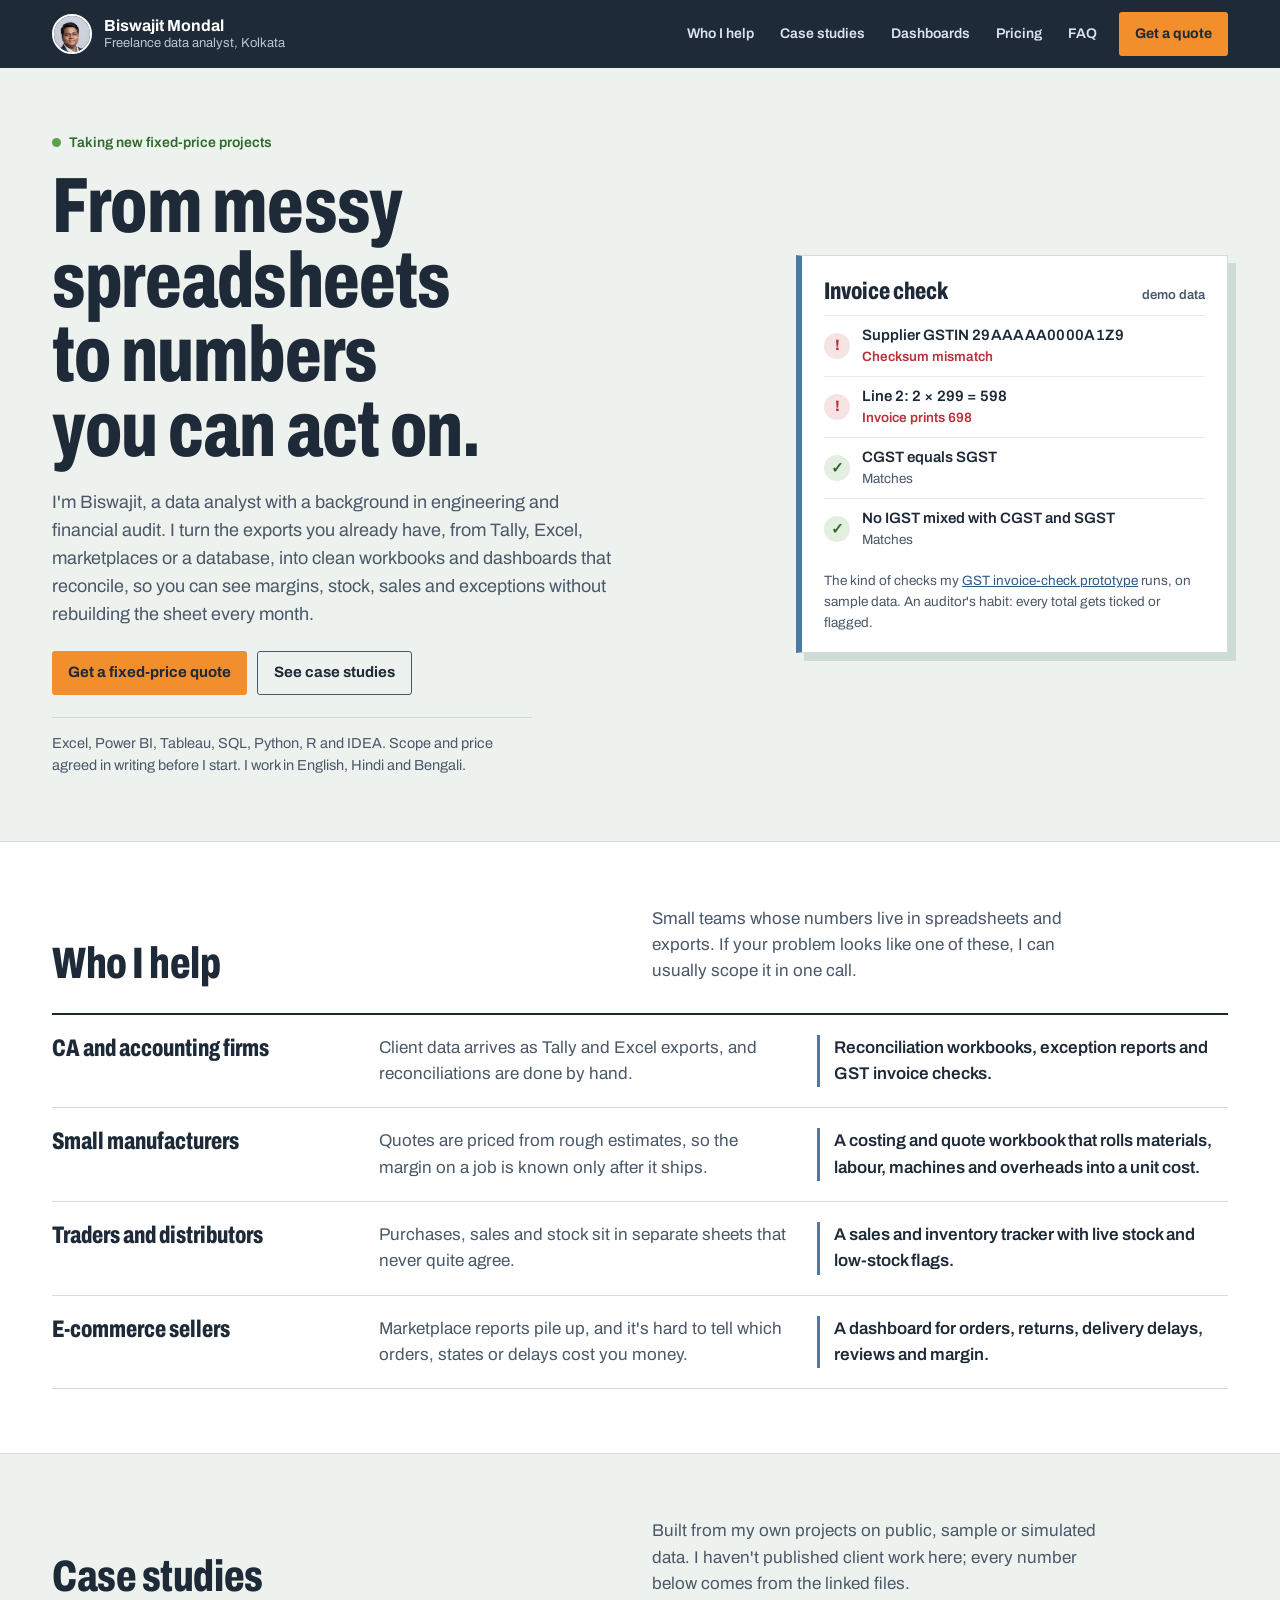
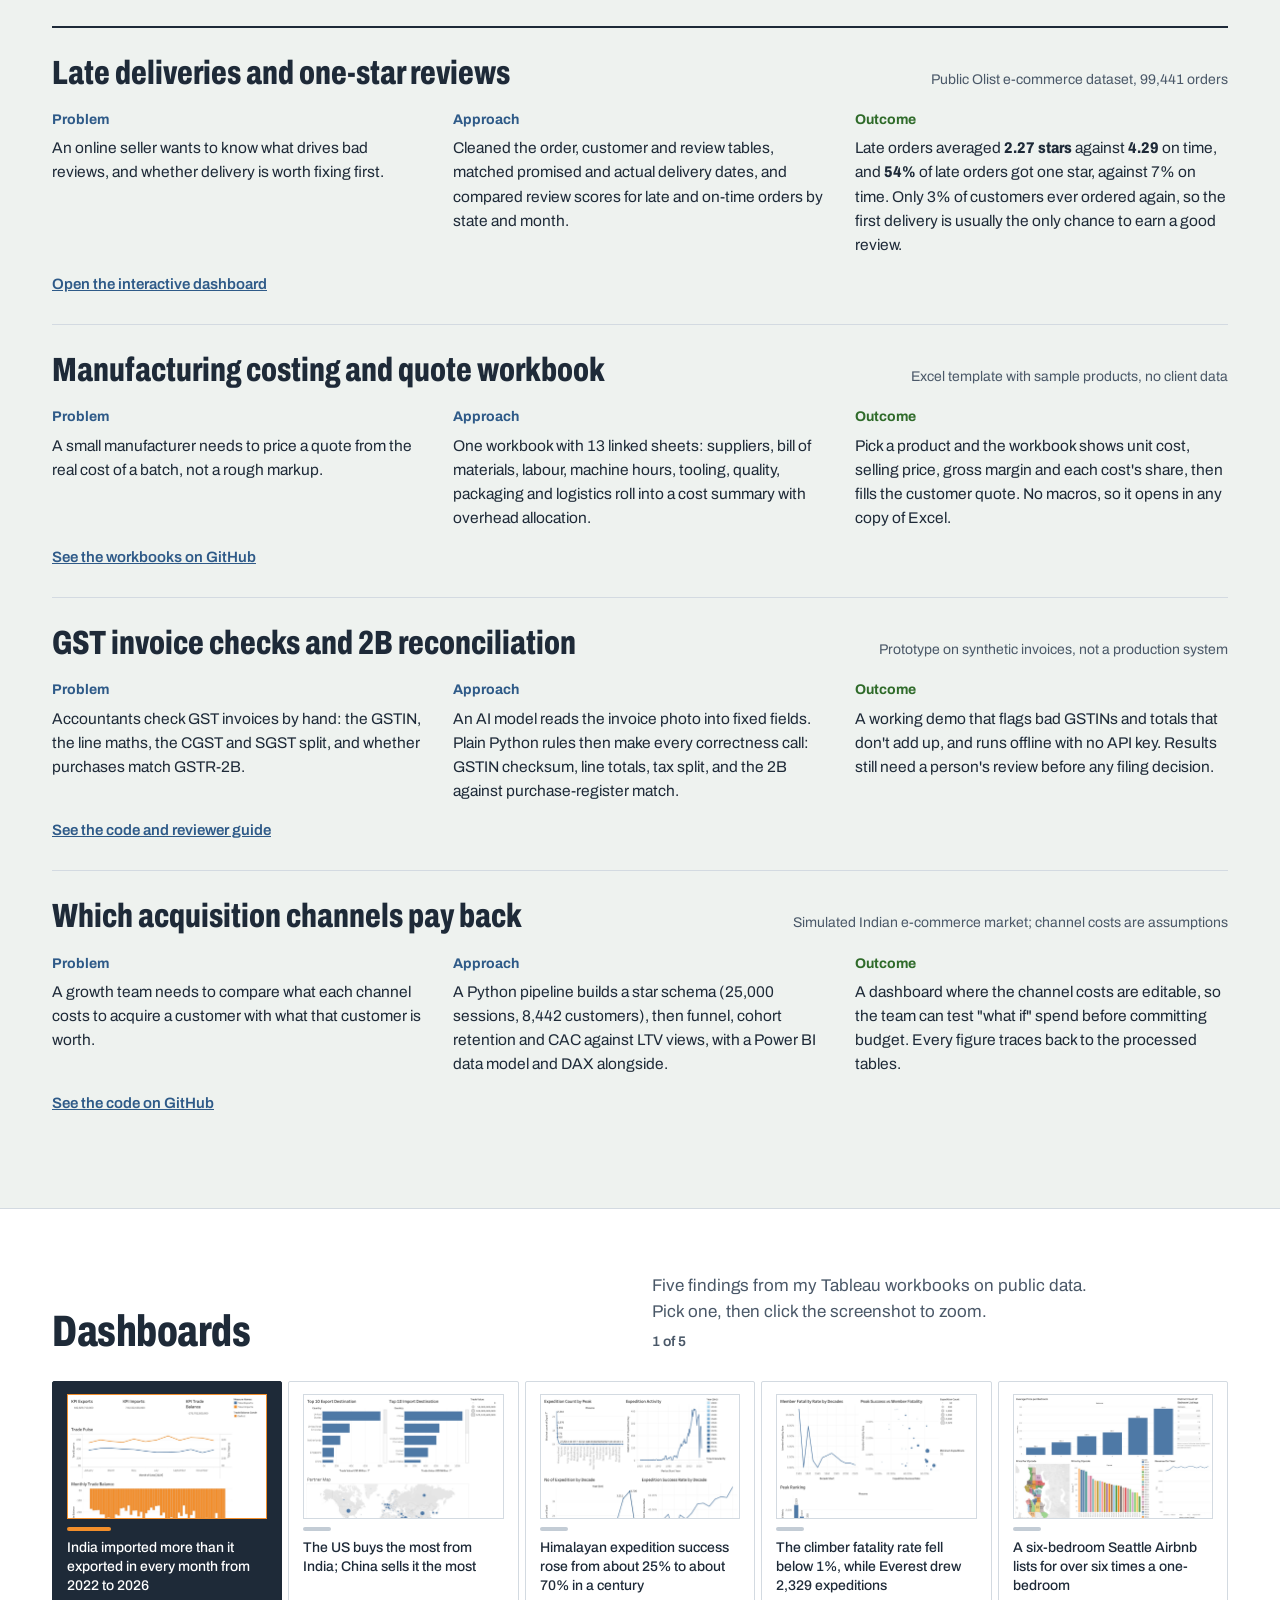
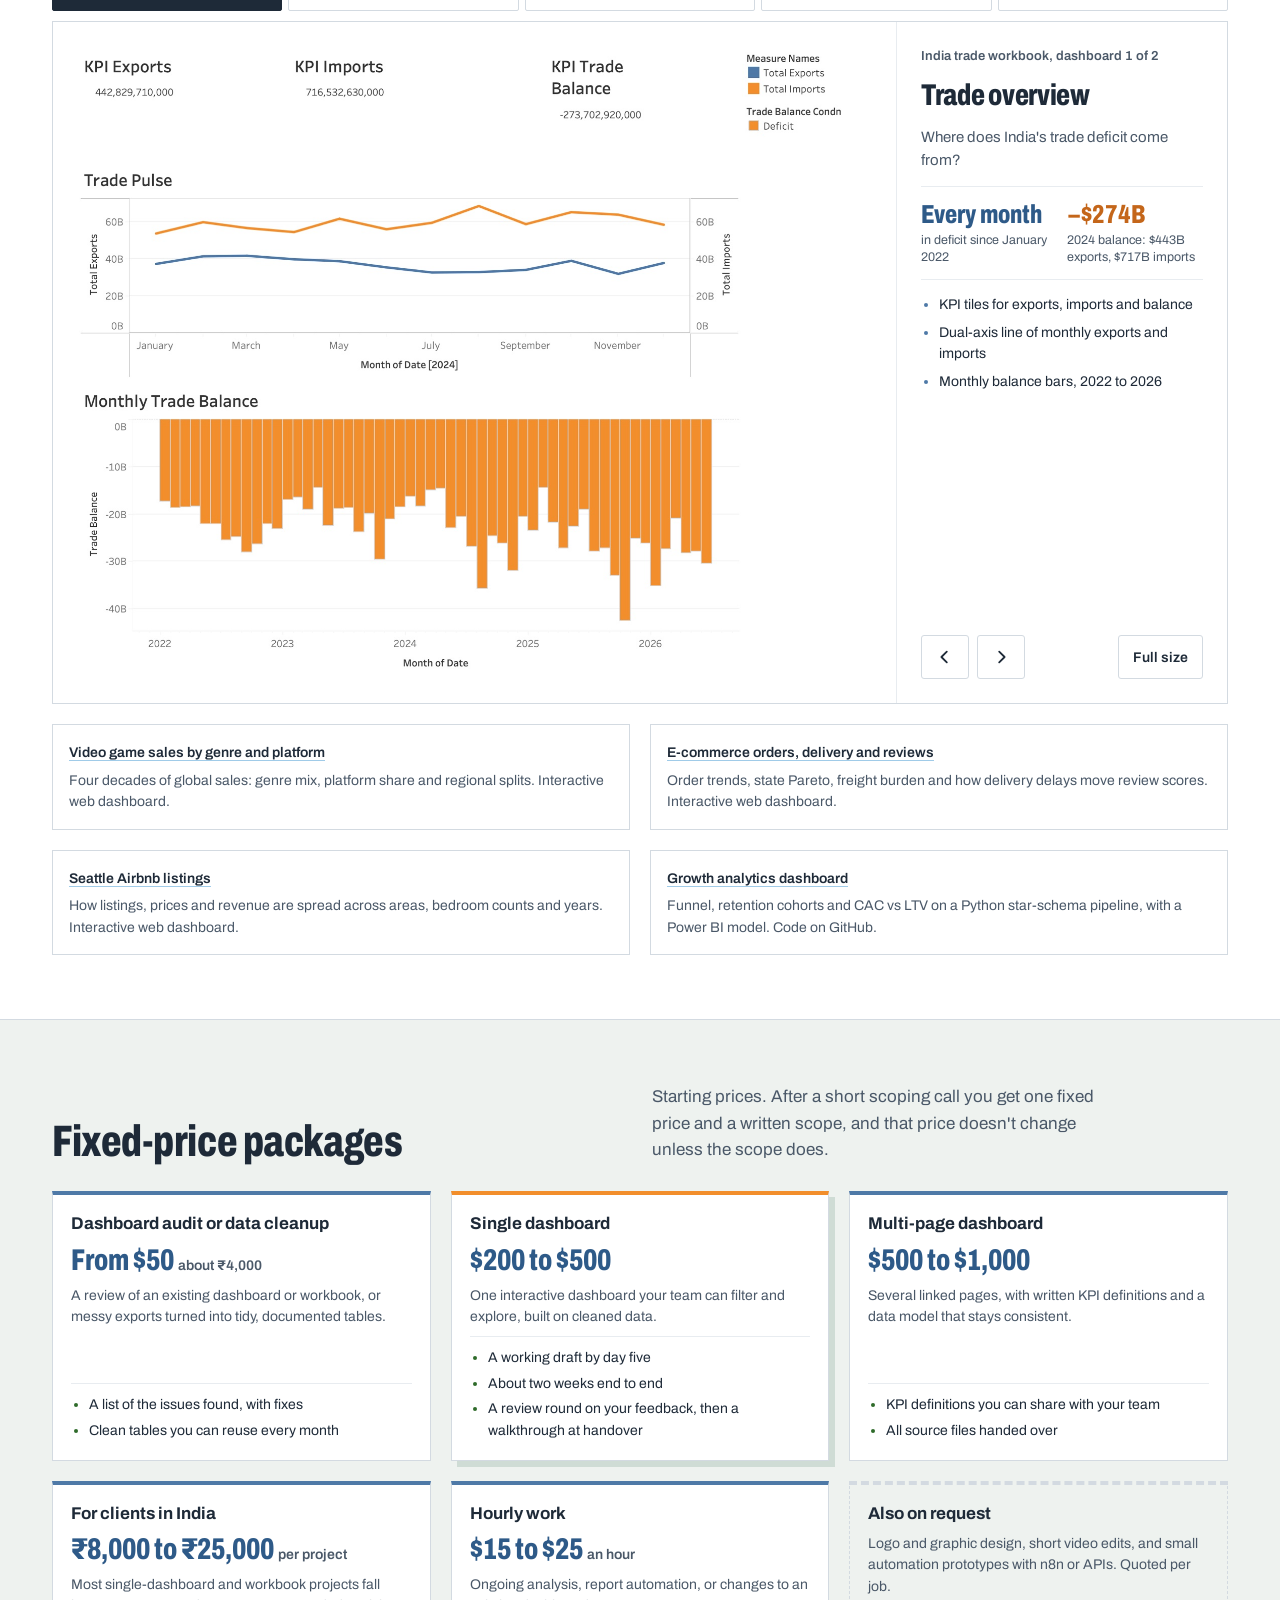
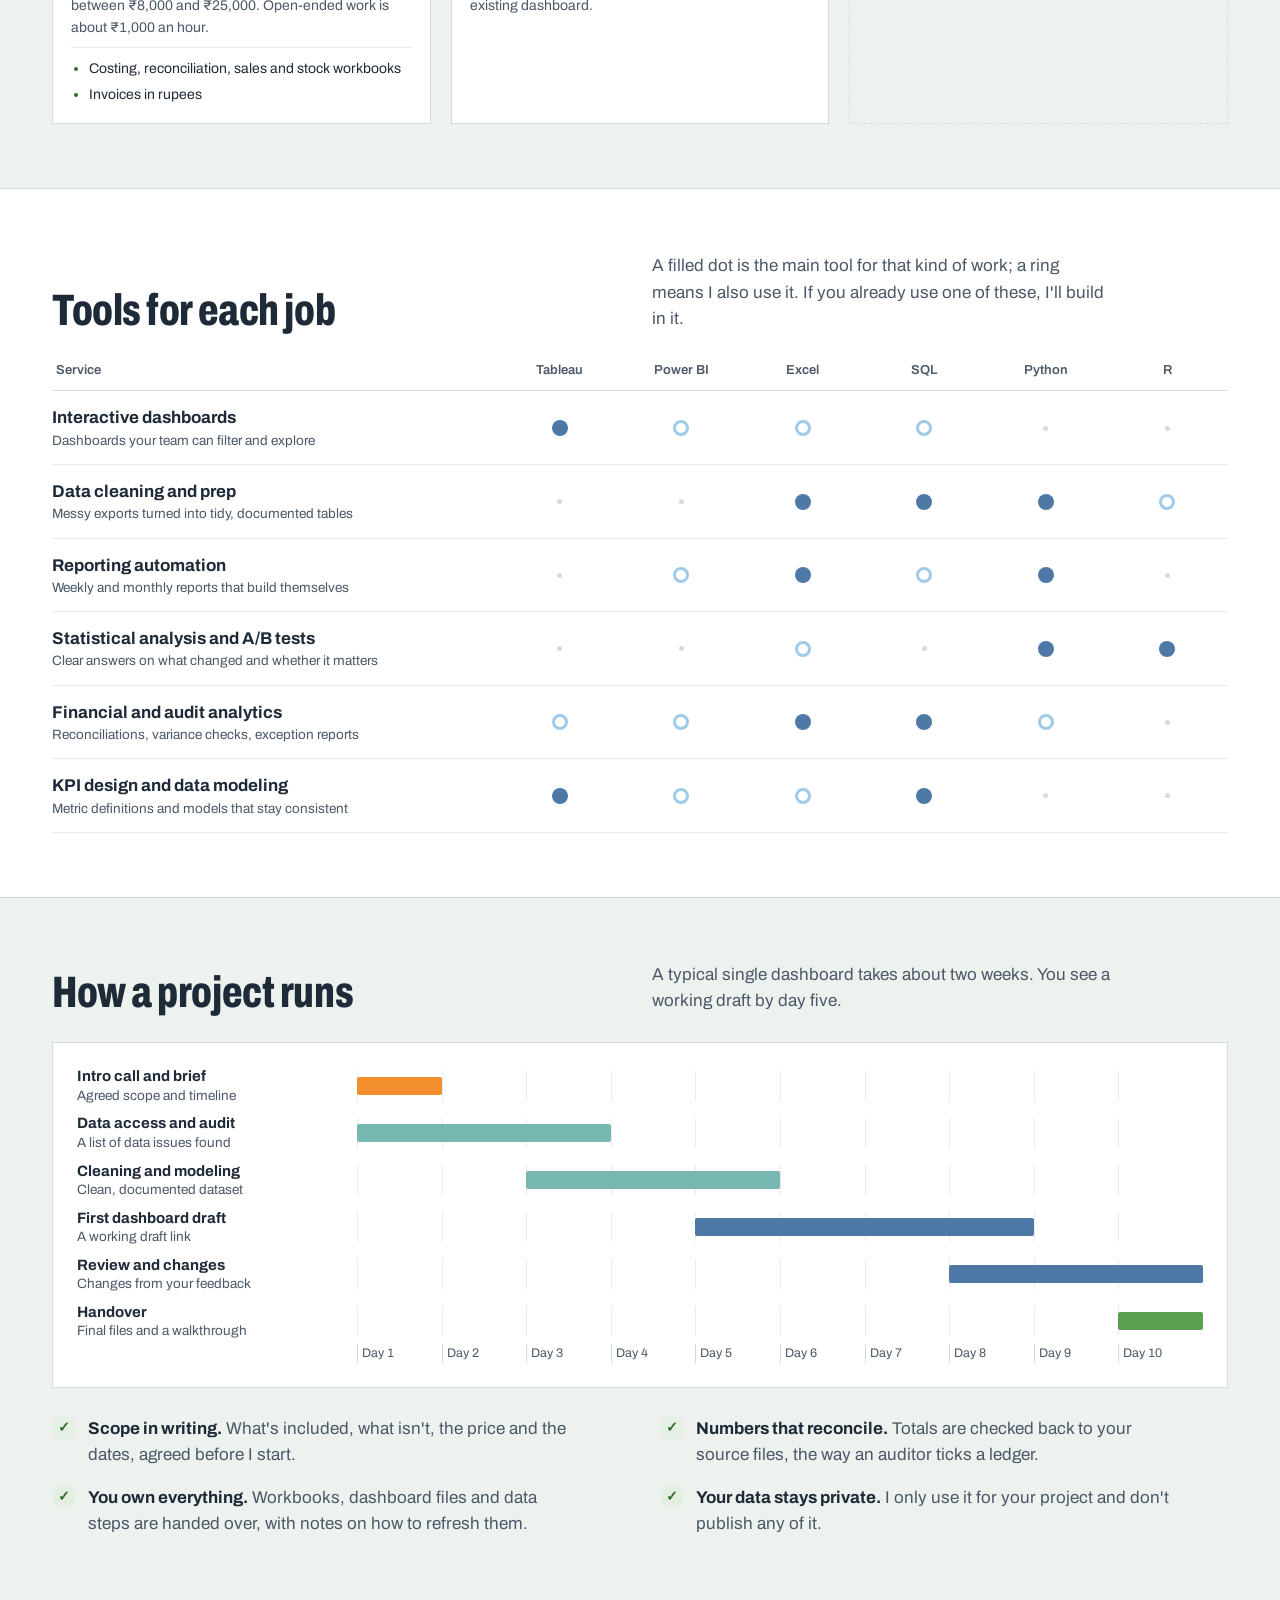
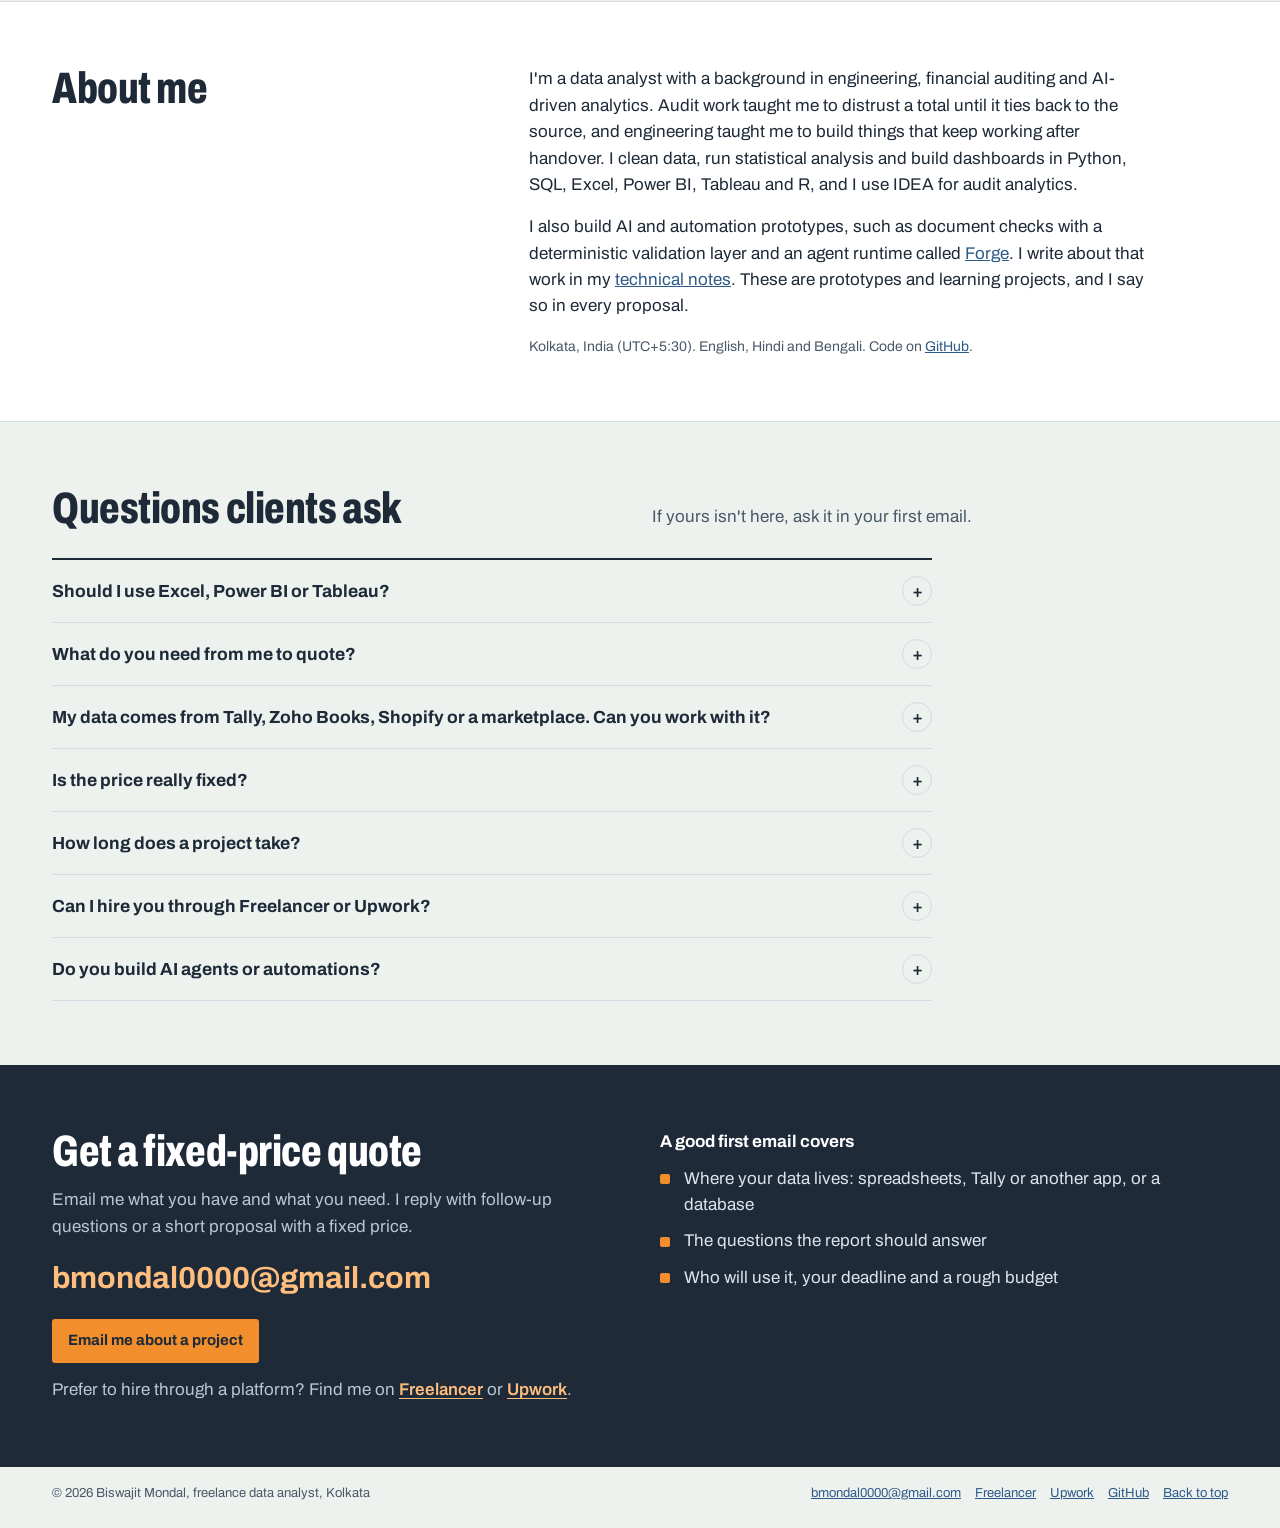
==== index.html @ af24390c "Add Freelancer and Upwork profile links to contact section, footer, FAQ, JSON-LD and README" ====
<!DOCTYPE html>
<html lang="en">
<head>
<meta charset="utf-8">
<meta name="viewport" content="width=device-width, initial-scale=1">
<title>Biswajit Mondal | Freelance Data Analyst in India: Excel, Power BI and Tableau</title>
<meta name="description" content="Freelance data analyst in Kolkata with an engineering and financial audit background. Fixed-price Excel workbooks, Power BI and Tableau dashboards, and data cleanup for CA firms, manufacturers, traders and e-commerce sellers.">
<meta name="theme-color" content="#1E2A38">
<link rel="canonical" href="https://sciencenerd-des.github.io/">
<link rel="icon" href="favicon.svg" type="image/svg+xml">
<meta property="og:type" content="website">
<meta property="og:site_name" content="Biswajit Mondal">
<meta property="og:locale" content="en_IN">
<meta property="og:title" content="Biswajit Mondal | Fixed-price dashboards and Excel workbooks for small businesses">
<meta property="og:description" content="From messy spreadsheets to numbers you can act on. Excel, Power BI and Tableau work at a fixed price, from a data analyst with a financial audit background.">
<meta property="og:url" content="https://sciencenerd-des.github.io/">
<meta property="og:image" content="https://sciencenerd-des.github.io/images/india-d1.jpg">
<meta property="og:image:width" content="1600">
<meta property="og:image:height" content="1280">
<meta property="og:image:alt" content="India trade overview dashboard built in Tableau">
<meta name="twitter:card" content="summary_large_image">
<meta name="twitter:title" content="Biswajit Mondal | Fixed-price dashboards and Excel workbooks for small businesses">
<meta name="twitter:description" content="From messy spreadsheets to numbers you can act on. Excel, Power BI and Tableau work at a fixed price.">
<meta name="twitter:image" content="https://sciencenerd-des.github.io/images/india-d1.jpg">
<link rel="preconnect" href="https://fonts.googleapis.com">
<link rel="preconnect" href="https://fonts.gstatic.com" crossorigin>
<link href="https://fonts.googleapis.com/css2?family=Archivo:wdth,wght@62..125,400..900&display=swap" rel="stylesheet">
<link rel="stylesheet" href="style.css">
<script type="application/ld+json">
{"@context":"https://schema.org","@graph":[
{"@type":"Person","@id":"https://sciencenerd-des.github.io/#me","name":"Biswajit Mondal","jobTitle":"Freelance Data Analyst","email":"mailto:bmondal0000@gmail.com","url":"https://sciencenerd-des.github.io/","image":"https://sciencenerd-des.github.io/images/avatar.jpg","address":{"@type":"PostalAddress","addressLocality":"Kolkata","addressCountry":"IN"},"sameAs":["https://github.com/sciencenerd-des","https://www.freelancer.com/u/biswajitm024","https://www.upwork.com/freelancers/~01228b6c590d97c3cc"],"knowsLanguage":["en","hi","bn"],"knowsAbout":["Excel","Power BI","Tableau","SQL","Python","R","IDEA","Data cleaning","Dashboard design","Financial audit analytics","GST reconciliation"]},
{"@type":"ProfessionalService","name":"Biswajit Mondal, freelance data analysis","url":"https://sciencenerd-des.github.io/","provider":{"@id":"https://sciencenerd-des.github.io/#me"},"areaServed":["IN","Worldwide"],"priceRange":"$50 to $1,000 per project","makesOffer":[
{"@type":"Offer","name":"Dashboard audit or data cleanup","priceSpecification":{"@type":"PriceSpecification","minPrice":50,"priceCurrency":"USD"}},
{"@type":"Offer","name":"Single dashboard","priceSpecification":{"@type":"PriceSpecification","minPrice":200,"maxPrice":500,"priceCurrency":"USD"}},
{"@type":"Offer","name":"Multi-page dashboard","priceSpecification":{"@type":"PriceSpecification","minPrice":500,"maxPrice":1000,"priceCurrency":"USD"}},
{"@type":"Offer","name":"Fixed-price project for clients in India","priceSpecification":{"@type":"PriceSpecification","minPrice":8000,"maxPrice":25000,"priceCurrency":"INR"}}]}
]}
</script>
<script type="application/ld+json">
{"@context": "https://schema.org", "@type": "FAQPage", "mainEntity": [{"@type": "Question", "name": "Should I use Excel, Power BI or Tableau?", "acceptedAnswer": {"@type": "Answer", "text": "Usually whatever your team already opens every day. Excel suits small teams and anything you'll print or email. Power BI suits teams on Microsoft 365 who want shared, refreshable reports. Tableau suits richer exploration. I'll recommend one on the scoping call and explain why."}}, {"@type": "Question", "name": "What do you need from me to quote?", "acceptedAnswer": {"@type": "Answer", "text": "A sample of the data (a few months of exports is enough), the questions the report should answer, who will use it, and your deadline. I reply with follow-up questions or a fixed price and scope."}}, {"@type": "Question", "name": "My data comes from Tally, Zoho Books, Shopify or a marketplace. Can you work with it?", "acceptedAnswer": {"@type": "Answer", "text": "If it exports to Excel or CSV, yes. I'll set up the cleaning steps so next month's export drops in without redoing the work."}}, {"@type": "Question", "name": "Is the price really fixed?", "acceptedAnswer": {"@type": "Answer", "text": "Yes, for the written scope. If you ask for something outside it, I'll quote that change separately before doing it, so there are no surprise bills."}}, {"@type": "Question", "name": "How long does a project take?", "acceptedAnswer": {"@type": "Answer", "text": "A single dashboard takes about two weeks, with a working draft by day five. A cleanup or audit is often a few days. Larger multi-page work gets a dated plan in the scope."}}, {"@type": "Question", "name": "Can I hire you through Freelancer or Upwork?", "acceptedAnswer": {"@type": "Answer", "text": "Yes. You can hire me directly by email, or through Freelancer or Upwork if you prefer the platform's payment protection. The scope and process are the same either way."}}, {"@type": "Question", "name": "Do you build AI agents or automations?", "acceptedAnswer": {"@type": "Answer", "text": "I build small prototypes and internal tools with n8n, APIs, RAG and LLM document checks, like the GST invoice-check demo above. I'm not offering production-grade AI systems, and I'll tell you plainly if your project needs one."}}]}
</script>
</head>
<body>
<a class="skip" href="#main">Skip to content</a>

<header class="top">
  <div class="wrap top-in">
    <a class="me" href="#top">
      <img src="images/avatar.jpg" alt="" width="40" height="40">
      <span><b>Biswajit Mondal</b><small>Freelance data analyst, Kolkata</small></span>
    </a>
    <nav aria-label="Sections">
      <a href="#clients">Who I help</a>
      <a href="#cases">Case studies</a>
      <a href="#work">Dashboards</a>
      <a href="#pricing">Pricing</a>
      <a href="#faq">FAQ</a>
      <a class="btn-hot" href="#contact">Get a quote</a>
    </nav>
  </div>
</header>

<main id="main">
  <section class="wrap hero" id="top" aria-labelledby="hero-title">
    <div class="hero-copy">
      <p class="status"><span aria-hidden="true"></span>Taking new fixed-price projects</p>
      <h1 id="hero-title">From messy spreadsheets to numbers you can act on.</h1>
      <p class="lede">I'm Biswajit, a data analyst with a background in engineering and financial audit. I turn the exports you already have, from Tally, Excel, marketplaces or a database, into clean workbooks and dashboards that reconcile, so you can see margins, stock, sales and exceptions without rebuilding the sheet every month.</p>
      <p class="cta"><a class="btn-hot" href="#contact">Get a fixed-price quote</a><a class="btn-ghost" href="#cases">See case studies</a></p>
      <p class="facts">Excel, Power BI, Tableau, SQL, Python, R and IDEA. Scope and price agreed in writing before I start. I work in English, Hindi and Bengali.</p>
    </div>
    <figure class="paper" aria-labelledby="paper-cap">
      <p class="paper-title">Invoice check <span>demo data</span></p>
      <ol class="checks">
        <li class="bad"><span class="what">Supplier GSTIN <b>29AAAAA0000A1Z9</b></span><span class="res">Checksum mismatch</span></li>
        <li class="bad"><span class="what">Line 2: 2 &times; 299 = 598</span><span class="res">Invoice prints 698</span></li>
        <li class="ok"><span class="what">CGST equals SGST</span><span class="res">Matches</span></li>
        <li class="ok"><span class="what">No IGST mixed with CGST and SGST</span><span class="res">Matches</span></li>
      </ol>
      <figcaption id="paper-cap">The kind of checks my <a href="#case-gst">GST invoice-check prototype</a> runs, on sample data. An auditor's habit: every total gets ticked or flagged.</figcaption>
    </figure>
  </section>

  <section id="clients" class="band" aria-labelledby="clients-title">
    <div class="wrap">
      <div class="sec-head">
        <h2 id="clients-title">Who I help</h2>
        <p>Small teams whose numbers live in spreadsheets and exports. If your problem looks like one of these, I can usually scope it in one call.</p>
      </div>
      <ul class="rows">
        <li class="row"><h3>CA and accounting firms</h3><p>Client data arrives as Tally and Excel exports, and reconciliations are done by hand.</p><p class="build">Reconciliation workbooks, exception reports and GST invoice checks.</p></li>
        <li class="row"><h3>Small manufacturers</h3><p>Quotes are priced from rough estimates, so the margin on a job is known only after it ships.</p><p class="build">A costing and quote workbook that rolls materials, labour, machines and overheads into a unit cost.</p></li>
        <li class="row"><h3>Traders and distributors</h3><p>Purchases, sales and stock sit in separate sheets that never quite agree.</p><p class="build">A sales and inventory tracker with live stock and low-stock flags.</p></li>
        <li class="row"><h3>E-commerce sellers</h3><p>Marketplace reports pile up, and it's hard to tell which orders, states or delays cost you money.</p><p class="build">A dashboard for orders, returns, delivery delays, reviews and margin.</p></li>
      </ul>
    </div>
  </section>

  <section id="cases" class="wrap sec" aria-labelledby="cases-title">
    <div class="sec-head">
      <h2 id="cases-title">Case studies</h2>
      <p>Built from my own projects on public, sample or simulated data. I haven't published client work here; every number below comes from the linked files.</p>
    </div>

    <article class="case" id="case-ecom" aria-labelledby="c1">
      <header><h3 id="c1">Late deliveries and one-star reviews</h3><p class="src">Public Olist e-commerce dataset, 99,441 orders</p></header>
      <div class="pao">
        <div><h4>Problem</h4><p>An online seller wants to know what drives bad reviews, and whether delivery is worth fixing first.</p></div>
        <div><h4>Approach</h4><p>Cleaned the order, customer and review tables, matched promised and actual delivery dates, and compared review scores for late and on-time orders by state and month.</p></div>
        <div><h4>Outcome</h4><p>Late orders averaged <b>2.27 stars</b> against <b>4.29</b> on time, and <b>54%</b> of late orders got one star, against 7% on time. Only 3% of customers ever ordered again, so the first delivery is usually the only chance to earn a good review.</p></div>
      </div>
      <p class="case-link"><a href="dashboards/ecommerce.html">Open the interactive dashboard</a></p>
    </article>

    <article class="case" id="case-cost" aria-labelledby="c2">
      <header><h3 id="c2">Manufacturing costing and quote workbook</h3><p class="src">Excel template with sample products, no client data</p></header>
      <div class="pao">
        <div><h4>Problem</h4><p>A small manufacturer needs to price a quote from the real cost of a batch, not a rough markup.</p></div>
        <div><h4>Approach</h4><p>One workbook with 13 linked sheets: suppliers, bill of materials, labour, machine hours, tooling, quality, packaging and logistics roll into a cost summary with overhead allocation.</p></div>
        <div><h4>Outcome</h4><p>Pick a product and the workbook shows unit cost, selling price, gross margin and each cost's share, then fills the customer quote. No macros, so it opens in any copy of Excel.</p></div>
      </div>
      <p class="case-link"><a href="https://github.com/sciencenerd-des/Resume_Projects/tree/main/Excel_files" target="_blank" rel="noopener">See the workbooks on GitHub</a></p>
    </article>

    <article class="case" id="case-gst" aria-labelledby="c3">
      <header><h3 id="c3">GST invoice checks and 2B reconciliation</h3><p class="src">Prototype on synthetic invoices, not a production system</p></header>
      <div class="pao">
        <div><h4>Problem</h4><p>Accountants check GST invoices by hand: the GSTIN, the line maths, the CGST and SGST split, and whether purchases match GSTR-2B.</p></div>
        <div><h4>Approach</h4><p>An AI model reads the invoice photo into fixed fields. Plain Python rules then make every correctness call: GSTIN checksum, line totals, tax split, and the 2B against purchase-register match.</p></div>
        <div><h4>Outcome</h4><p>A working demo that flags bad GSTINs and totals that don't add up, and runs offline with no API key. Results still need a person's review before any filing decision.</p></div>
      </div>
      <p class="case-link"><a href="https://github.com/sciencenerd-des/openai-ai-deployment-portfolio" target="_blank" rel="noopener">See the code and reviewer guide</a></p>
    </article>

    <article class="case" id="case-growth" aria-labelledby="c4">
      <header><h3 id="c4">Which acquisition channels pay back</h3><p class="src">Simulated Indian e-commerce market; channel costs are assumptions</p></header>
      <div class="pao">
        <div><h4>Problem</h4><p>A growth team needs to compare what each channel costs to acquire a customer with what that customer is worth.</p></div>
        <div><h4>Approach</h4><p>A Python pipeline builds a star schema (25,000 sessions, 8,442 customers), then funnel, cohort retention and CAC against LTV views, with a Power BI data model and DAX alongside.</p></div>
        <div><h4>Outcome</h4><p>A dashboard where the channel costs are editable, so the team can test "what if" spend before committing budget. Every figure traces back to the processed tables.</p></div>
      </div>
      <p class="case-link"><a href="https://github.com/sciencenerd-des/Resume_Projects/tree/main/Project_1" target="_blank" rel="noopener">See the code on GitHub</a></p>
    </article>
  </section>

  <!-- Tableau Story: each story point is one dashboard from a real workbook. Data lives in script.js (STORIES). -->
  <section id="work" class="band work" aria-labelledby="story-title">
   <div class="wrap">
    <div class="sec-head">
      <h2 id="story-title">Dashboards</h2>
      <p>Five findings from my Tableau workbooks on public data. Pick one, then click the screenshot to zoom. <span id="story-count" aria-live="polite">1 of 5</span></p>
    </div>
    <div class="story-nav" role="tablist" aria-label="Story points" id="story-nav">
      <button type="button" class="pt" role="tab" id="pt-0" aria-selected="true" aria-controls="stage" tabindex="0"><img class="thumb" src="images/india-d1.jpg" alt="" width="160" height="100" loading="lazy"><i></i>India imported more than it exported in every month from 2022 to 2026</button>
      <button type="button" class="pt" role="tab" id="pt-1" aria-selected="false" aria-controls="stage" tabindex="-1"><img class="thumb" src="images/india-d2.jpg" alt="" width="160" height="100" loading="lazy"><i></i>The US buys the most from India; China sells it the most</button>
      <button type="button" class="pt" role="tab" id="pt-2" aria-selected="false" aria-controls="stage" tabindex="-1"><img class="thumb" src="images/himalaya-d1.jpg" alt="" width="160" height="100" loading="lazy"><i></i>Himalayan expedition success rose from about 25% to about 70% in a century</button>
      <button type="button" class="pt" role="tab" id="pt-3" aria-selected="false" aria-controls="stage" tabindex="-1"><img class="thumb" src="images/himalaya-d2.jpg" alt="" width="160" height="100" loading="lazy"><i></i>The climber fatality rate fell below 1%, while Everest drew 2,329 expeditions</button>
      <button type="button" class="pt" role="tab" id="pt-4" aria-selected="false" aria-controls="stage" tabindex="-1"><img class="thumb" src="images/airbnb-d1.jpg" alt="" width="160" height="100" loading="lazy"><i></i>A six-bedroom Seattle Airbnb lists for over six times a one-bedroom</button>
    </div>

    <div class="stage" id="stage" role="tabpanel" aria-labelledby="pt-0">
      <button type="button" class="shot" id="shot" aria-label="Open this dashboard at full size">
        <img id="shot-img" src="images/india-d1.jpg" width="1600" height="1280" alt="India trade overview dashboard: export, import and trade balance totals, a 2024 line of monthly exports and imports, and monthly trade balance bars from 2022 to 2026, all in deficit.">
      </button>
      <div class="info">
        <p class="wb" id="s-wb">India trade workbook, dashboard 1 of 2</p>
        <h3 id="s-title">Trade overview</h3>
        <p class="q" id="s-q">Where does India's trade deficit come from?</p>
        <div class="bans">
          <p><b id="s-b1">Every month</b><span id="s-b1l">in deficit since January 2022</span></p>
          <p><b id="s-b2">&minus;$274B</b><span id="s-b2l">2024 balance: $443B exports, $717B imports</span></p>
        </div>
        <ul id="s-notes">
          <li>KPI tiles for exports, imports and balance</li>
          <li>Dual-axis line of monthly exports and imports</li>
          <li>Monthly balance bars, 2022 to 2026</li>
        </ul>
        <div class="ctrl">
          <button type="button" id="prev" aria-label="Previous story point"><svg viewBox="0 0 20 20" aria-hidden="true"><path d="M12 4 6 10l6 6"/></svg></button>
          <button type="button" id="next" aria-label="Next story point"><svg viewBox="0 0 20 20" aria-hidden="true"><path d="m8 4 6 6-6 6"/></svg></button>
          <button type="button" class="full" id="full">Full size</button>
        </div>
      </div>
    </div>

    <div class="more">
      <article class="card">
        <h3><a href="dashboards/videogames.html">Video game sales by genre and platform</a></h3>
        <p>Four decades of global sales: genre mix, platform share and regional splits. Interactive web dashboard.</p>
      </article>
      <article class="card">
        <h3><a href="dashboards/ecommerce.html">E-commerce orders, delivery and reviews</a></h3>
        <p>Order trends, state Pareto, freight burden and how delivery delays move review scores. Interactive web dashboard.</p>
      </article>
      <article class="card">
        <h3><a href="dashboards/airbnb.html">Seattle Airbnb listings</a></h3>
        <p>How listings, prices and revenue are spread across areas, bedroom counts and years. Interactive web dashboard.</p>
      </article>
      <article class="card">
        <h3><a href="https://github.com/sciencenerd-des/Resume_Projects/tree/main/Project_1" target="_blank" rel="noopener">Growth analytics dashboard</a></h3>
        <p>Funnel, retention cohorts and CAC vs LTV on a Python star-schema pipeline, with a Power BI model. Code on GitHub.</p>
      </article>
    </div>
   </div>
  </section>

  <section id="pricing" class="wrap sec" aria-labelledby="pricing-title">
    <div class="sec-head">
      <h2 id="pricing-title">Fixed-price packages</h2>
      <p>Starting prices. After a short scoping call you get one fixed price and a written scope, and that price doesn't change unless the scope does.</p>
    </div>
    <div class="tiers">
      <article class="tier">
        <h3>Dashboard audit or data cleanup</h3>
        <p class="price">From $50 <small>about &#8377;4,000</small></p>
        <p>A review of an existing dashboard or workbook, or messy exports turned into tidy, documented tables.</p>
        <ul><li>A list of the issues found, with fixes</li><li>Clean tables you can reuse every month</li></ul>
      </article>
      <article class="tier tier-main">
        <h3>Single dashboard</h3>
        <p class="price">$200 to $500</p>
        <p>One interactive dashboard your team can filter and explore, built on cleaned data.</p>
        <ul><li>A working draft by day five</li><li>About two weeks end to end</li><li>A review round on your feedback, then a walkthrough at handover</li></ul>
      </article>
      <article class="tier">
        <h3>Multi-page dashboard</h3>
        <p class="price">$500 to $1,000</p>
        <p>Several linked pages, with written KPI definitions and a data model that stays consistent.</p>
        <ul><li>KPI definitions you can share with your team</li><li>All source files handed over</li></ul>
      </article>
      <article class="tier">
        <h3>For clients in India</h3>
        <p class="price">&#8377;8,000 to &#8377;25,000 <small>per project</small></p>
        <p>Most single-dashboard and workbook projects fall between &#8377;8,000 and &#8377;25,000. Open-ended work is about &#8377;1,000 an hour.</p>
        <ul><li>Costing, reconciliation, sales and stock workbooks</li><li>Invoices in rupees</li></ul>
      </article>
      <article class="tier">
        <h3>Hourly work</h3>
        <p class="price">$15 to $25 <small>an hour</small></p>
        <p>Ongoing analysis, report automation, or changes to an existing dashboard.</p>
      </article>
      <article class="tier tier-side">
        <h3>Also on request</h3>
        <p>Logo and graphic design, short video edits, and small automation prototypes with n8n or APIs. Quoted per job.</p>
      </article>
    </div>
  </section>

  <section id="services" class="band" aria-labelledby="services-title">
    <div class="wrap">
      <div class="sec-head">
        <h2 id="services-title">Tools for each job</h2>
        <p>A filled dot is the main tool for that kind of work; a ring means I also use it. If you already use one of these, I'll build in it.</p>
      </div>
      <!-- [html-validate-disable-next prefer-native-element -- a scroll container, not a document section; role="region" makes it keyboard-focusable and named] -->
      <div class="mx-scroll" role="region" tabindex="0" aria-label="Services by tool, scrolls sideways">
        <table class="mx" id="mx">
          <caption class="sr">Services by tool</caption>
          <thead><tr><th scope="col">Service</th></tr></thead>
          <tbody></tbody>
        </table>
      </div>
    </div>
  </section>

  <section id="process" class="wrap sec" aria-labelledby="process-title">
    <div class="sec-head">
      <h2 id="process-title">How a project runs</h2>
      <p>A typical single dashboard takes about two weeks. You see a working draft by day five.</p>
    </div>
    <figure class="gantt-box">
      <figcaption class="sr">Project steps by working day, and what you get from each</figcaption>
      <ol class="gantt" id="gantt"></ol>
      <div class="g-axis" id="g-axis" aria-hidden="true"></div>
    </figure>
    <ul class="principles">
      <li><b>Scope in writing.</b> What's included, what isn't, the price and the dates, agreed before I start.</li>
      <li><b>Numbers that reconcile.</b> Totals are checked back to your source files, the way an auditor ticks a ledger.</li>
      <li><b>You own everything.</b> Workbooks, dashboard files and data steps are handed over, with notes on how to refresh them.</li>
      <li><b>Your data stays private.</b> I only use it for your project and don't publish any of it.</li>
    </ul>
  </section>

  <section id="about" class="band" aria-labelledby="about-title">
    <div class="wrap">
      <div class="about">
        <h2 id="about-title">About me</h2>
        <p>I'm a data analyst with a background in engineering, financial auditing and AI-driven analytics. Audit work taught me to distrust a total until it ties back to the source, and engineering taught me to build things that keep working after handover. I clean data, run statistical analysis and build dashboards in Python, SQL, Excel, Power BI, Tableau and R, and I use IDEA for audit analytics.</p>
        <p>I also build AI and automation prototypes, such as document checks with a deterministic validation layer and an agent runtime called <a href="https://github.com/sciencenerd-des/forge" target="_blank" rel="noopener">Forge</a>. I write about that work in my <a href="https://github.com/sciencenerd-des/writing" target="_blank" rel="noopener">technical notes</a>. These are prototypes and learning projects, and I say so in every proposal.</p>
        <p class="meta">Kolkata, India (UTC+5:30). English, Hindi and Bengali. Code on <a href="https://github.com/sciencenerd-des" target="_blank" rel="noopener">GitHub</a>.</p>
      </div>
    </div>
  </section>

  <section id="faq" class="wrap sec" aria-labelledby="faq-title">
    <div class="sec-head">
      <h2 id="faq-title">Questions clients ask</h2>
      <p>If yours isn't here, ask it in your first email.</p>
    </div>
    <div class="faq">
      <details><summary>Should I use Excel, Power BI or Tableau?</summary><p>Usually whatever your team already opens every day. Excel suits small teams and anything you'll print or email. Power BI suits teams on Microsoft 365 who want shared, refreshable reports. Tableau suits richer exploration. I'll recommend one on the scoping call and explain why.</p></details>
      <details><summary>What do you need from me to quote?</summary><p>A sample of the data (a few months of exports is enough), the questions the report should answer, who will use it, and your deadline. I reply with follow-up questions or a fixed price and scope.</p></details>
      <details><summary>My data comes from Tally, Zoho Books, Shopify or a marketplace. Can you work with it?</summary><p>If it exports to Excel or CSV, yes. I'll set up the cleaning steps so next month's export drops in without redoing the work.</p></details>
      <details><summary>Is the price really fixed?</summary><p>Yes, for the written scope. If you ask for something outside it, I'll quote that change separately before doing it, so there are no surprise bills.</p></details>
      <details><summary>How long does a project take?</summary><p>A single dashboard takes about two weeks, with a working draft by day five. A cleanup or audit is often a few days. Larger multi-page work gets a dated plan in the scope.</p></details>
      <details><summary>Can I hire you through Freelancer or Upwork?</summary><p>Yes. You can hire me directly by email, or through <a href="https://www.freelancer.com/u/biswajitm024" target="_blank" rel="noopener">Freelancer</a> or <a href="https://www.upwork.com/freelancers/~01228b6c590d97c3cc" target="_blank" rel="noopener">Upwork</a> if you prefer the platform's payment protection. The scope and process are the same either way.</p></details>
      <details><summary>Do you build AI agents or automations?</summary><p>I build small prototypes and internal tools with n8n, APIs, RAG and LLM document checks, like the GST invoice-check demo above. I'm not offering production-grade AI systems, and I'll tell you plainly if your project needs one.</p></details>
    </div>
  </section>

  <section id="contact" class="dark" aria-labelledby="contact-title">
    <div class="wrap split">
      <div class="c-main">
        <h2 id="contact-title">Get a fixed-price quote</h2>
        <p>Email me what you have and what you need. I reply with follow-up questions or a short proposal with a fixed price.</p>
        <a class="mail" href="mailto:bmondal0000@gmail.com?subject=Project%20enquiry&amp;body=Hi%20Biswajit%2C%0A%0AWhere%20my%20data%20lives%3A%20%0AQuestions%20the%20report%20should%20answer%3A%20%0AWho%20will%20use%20it%3A%20%0ADeadline%20and%20budget%3A%20%0A">bmondal0000@gmail.com</a>
        <p class="cta"><a class="btn-hot" href="mailto:bmondal0000@gmail.com?subject=Project%20enquiry&amp;body=Hi%20Biswajit%2C%0A%0AWhere%20my%20data%20lives%3A%20%0AQuestions%20the%20report%20should%20answer%3A%20%0AWho%20will%20use%20it%3A%20%0ADeadline%20and%20budget%3A%20%0A">Email me about a project</a></p>
        <p class="c-alt">Prefer to hire through a platform? Find me on <a href="https://www.freelancer.com/u/biswajitm024" target="_blank" rel="noopener">Freelancer</a> or <a href="https://www.upwork.com/freelancers/~01228b6c590d97c3cc" target="_blank" rel="noopener">Upwork</a>.</p>
      </div>
      <div class="c-list">
        <p><b>A good first email covers</b></p>
        <ul>
          <li>Where your data lives: spreadsheets, Tally or another app, or a database</li>
          <li>The questions the report should answer</li>
          <li>Who will use it, your deadline and a rough budget</li>
        </ul>
      </div>
    </div>
  </section>
</main>

<footer class="wrap foot">
  <span>&copy; <span id="y">2026</span> Biswajit Mondal, freelance data analyst, Kolkata</span>
  <span class="foot-links"><a href="mailto:bmondal0000@gmail.com">bmondal0000@gmail.com</a><a href="https://www.freelancer.com/u/biswajitm024" target="_blank" rel="noopener">Freelancer</a><a href="https://www.upwork.com/freelancers/~01228b6c590d97c3cc" target="_blank" rel="noopener">Upwork</a><a href="https://github.com/sciencenerd-des" target="_blank" rel="noopener">GitHub</a><a href="#top">Back to top</a></span>
</footer>

<dialog class="lightbox" id="lightbox" aria-labelledby="lb-cap">
  <div class="lb-bar"><p id="lb-cap"></p><button type="button" id="lb-zoom" aria-pressed="false">Zoom to actual size</button><form method="dialog"><button class="lb-close" type="submit" autofocus>Close (Esc)</button></form></div>
  <div class="lb-body"><img src="images/india-d1.jpg" alt="" loading="lazy"></div>
</dialog>

<script src="script.js" defer></script>
</body>
</html>
---- style.css ----
/* Tokens. Marks use Tableau 10 blue (data) and orange (actions only); ink is a deep navy; sheets sit on a ledger-tinted canvas; audit red is reserved for flags. */
:root{
  --canvas:#EEF2EF;
  --red:#B8323A;
  --red-lt:#F6E3E4;
  --tick:#2F6B2A;
  --tick-lt:#E3EFE1;
  --ledger:#CFDCD5;
  --sheet:#FFFFFF;
  --ink:#1E2A38;
  --ink-2:#4A5868;
  --muted:#4A5868;
  --rule:#D3DAE1;
  --rule-soft:#E8ECF0;
  --blue:#4E79A7;
  --blue-dk:#2E5A88;
  --blue-lt:#A0CBE8;
  --orange:#F28E2B;
  --orange-dk:#C4661A;
  --orange-lt:#FFBE7D;
  --teal:#76B7B2;
  --green:#59A14F;
  --green-dk:#2F6B2A;
  --navy:#1E2A38;
  --on-navy:#DCE4EC;
  --on-navy-2:#B9C6D3;
  --wip:#C3CCD5;
  --max:1240px;
  --font:"Archivo",-apple-system,"Segoe UI",sans-serif;
  color-scheme:light;
}
@media (prefers-color-scheme:dark){
  :root{
    --canvas:#121820;
    --red:#F08A90;
    --red-lt:#3A2226;
    --tick:#8FD086;
    --tick-lt:#1F3320;
    --ledger:#2E3A34;
    --sheet:#1A222C;
    --ink:#E6EBF0;
    --ink-2:#C3CDD8;
    --muted:#B4C0CC;
    --rule:#2E3945;
    --rule-soft:#253039;
    --blue:#6E9BCB;
    --blue-dk:#8DB5DE;
    --blue-lt:#3D5D7D;
    --orange-dk:#F5A55A;
    --green-dk:#7BC072;
    --navy:#0C1218;
    --wip:#3A4654;
    color-scheme:dark;
  }
}

*{box-sizing:border-box}
html{scroll-behavior:smooth;scroll-padding-top:76px}
body{margin:0;background:var(--canvas);color:var(--ink);font-family:var(--font);font-size:17px;line-height:1.55;font-variant-numeric:tabular-nums;-webkit-font-smoothing:antialiased}
h1,h2,h3,p,figure,ul,ol{margin:0}
a{color:var(--blue-dk)}
a:hover{color:var(--ink)}
img{display:block;max-width:100%}
button{font:inherit;color:inherit}
:focus-visible{outline:2px solid var(--orange);outline-offset:2px}
.sr{position:absolute;width:1px;height:1px;overflow:hidden;clip:rect(0 0 0 0);white-space:nowrap}
.skip{position:absolute;left:-999px;top:8px;z-index:50;background:var(--sheet);padding:.5rem .8rem}
.skip:focus{left:8px}
.wrap{max-width:var(--max);margin:0 auto;padding:0 32px}

/* Condensed display type: Archivo's width axis does the dashboard-title voice */
h1,.sec-head h2,.about h2,.c-main h2,.info h3{font-stretch:72%;font-weight:800;letter-spacing:-.01em}

/* Header */
.top{position:sticky;top:0;z-index:30;background:var(--navy);color:#fff}
.top-in{display:flex;flex-wrap:wrap;align-items:center;justify-content:space-between;gap:12px;padding-top:12px;padding-bottom:12px}
.me{display:flex;align-items:center;gap:12px;color:#fff;text-decoration:none}
.me img{width:40px;height:40px;border-radius:50%;border:2px solid #fff}
.me b{display:block;font-size:16px;line-height:1.2}
.me small{display:block;font-size:13px;color:var(--on-navy-2);line-height:1.2}
.top nav{display:flex;flex-wrap:wrap;align-items:center;gap:2px}
.top nav a{color:var(--on-navy);text-decoration:none;font-size:14px;font-weight:600;padding:10px 12px;border-radius:3px}
.top nav a:hover{color:#fff;background:rgba(255,255,255,.08)}
.top nav a.btn-hot{margin-left:8px;background:var(--orange);color:#1E2A38;font-weight:700;padding:11px 16px}
.top nav a.btn-hot:hover{background:var(--orange-lt);color:#1E2A38}

/* Hero */
.hero{display:grid;grid-template-columns:minmax(0,1.15fr) minmax(0,27rem);gap:56px;align-items:center;padding-top:64px;padding-bottom:64px}
.status{display:inline-flex;align-items:center;gap:8px;font-size:14px;font-weight:600;color:var(--green-dk);margin-bottom:14px}
.status span{width:9px;height:9px;border-radius:50%;background:var(--green)}
h1{font-size:clamp(2.6rem,6.2vw,4.9rem);line-height:.95;max-width:14ch;text-wrap:balance}
.lede{font-size:18px;color:var(--ink-2);max-width:56ch}

/* Story */
.work{padding-bottom:64px}
.story-nav{display:grid;grid-template-columns:repeat(5,minmax(0,1fr));gap:6px}
.pt{display:flex;flex-direction:column;gap:8px;min-height:96px;padding:12px 14px 14px;text-align:left;font-size:14px;font-weight:500;line-height:1.35;background:var(--sheet);color:var(--ink);border:1px solid var(--rule);border-radius:2px;cursor:pointer;transition:background-color .15s,border-color .15s}
.pt i{display:block;width:28px;height:4px;border-radius:2px;background:var(--wip);transition:width .2s,background-color .2s}
.pt:hover{border-color:var(--muted)}
.pt[aria-selected="true"]{background:var(--navy);color:#fff;border-color:var(--navy)}
.pt[aria-selected="true"] i{background:var(--orange);width:44px}

.stage{display:grid;grid-template-columns:minmax(0,1fr) 330px;margin-top:10px;background:var(--sheet);border:1px solid var(--rule)}
.shot{display:block;padding:18px;border:0;border-right:1px solid var(--rule-soft);background:#fff;cursor:zoom-in;min-width:0}
.shot img{width:100%;height:auto;transition:opacity .18s}
.shot img.is-swapping{opacity:.25}
.info{display:flex;flex-direction:column;gap:14px;padding:24px}
.wb{font-size:13px;font-weight:600;color:var(--muted)}
.info h3{font-size:30px;line-height:1.05}
.q{font-size:15px;color:var(--ink-2)}
.bans{display:grid;grid-template-columns:repeat(2,minmax(0,1fr));gap:10px;padding:14px 0;border-top:1px solid var(--rule-soft);border-bottom:1px solid var(--rule-soft)}
.bans b{display:block;font-stretch:72%;font-size:26px;font-weight:800;line-height:1.05;color:var(--blue-dk)}
.bans p + p b{color:var(--orange-dk)}
.bans span{display:block;margin-top:4px;font-size:12.5px;line-height:1.3;color:var(--muted)}
.info ul{padding-left:18px;font-size:14px;display:grid;gap:6px}
.info li::marker{color:var(--blue)}
.ctrl{display:flex;gap:8px;margin-top:auto;padding-top:8px}
.ctrl button{display:inline-flex;align-items:center;justify-content:center;height:44px;min-width:44px;padding:0 14px;border:1px solid var(--rule);border-radius:3px;background:var(--sheet);font-size:14px;font-weight:600;cursor:pointer}
.ctrl button:hover{border-color:var(--muted)}
.ctrl svg{width:18px;height:18px;fill:none;stroke:currentColor;stroke-width:2;stroke-linecap:round;stroke-linejoin:round}
.ctrl .full{margin-left:auto}

.more{display:grid;grid-template-columns:repeat(2,minmax(0,1fr));gap:20px;margin-top:20px}
.card{display:flex;flex-direction:column;gap:6px;padding:16px;background:var(--sheet);border:1px solid var(--rule)}
.card.wip{border-style:dashed;border-color:var(--wip)}
.card h3{font-size:17px;font-weight:700;line-height:1.3}
.card p{font-size:14px;color:var(--ink-2)}
.card a{font-size:14px;font-weight:600;margin-top:auto}

/* Shared section head */
.band{background:var(--sheet);border-top:1px solid var(--rule);border-bottom:1px solid var(--rule);padding:64px 0}
.sec{padding-top:64px;padding-bottom:64px}
.sec-head{display:grid;grid-template-columns:minmax(0,1fr) minmax(0,1fr);gap:24px;align-items:end;margin-bottom:28px}
.sec-head h2{font-size:clamp(2rem,4vw,2.75rem);line-height:1}
.sec-head p{color:var(--ink-2);max-width:46ch}

/* Services dot matrix */
.mx-scroll{overflow-x:auto;-webkit-overflow-scrolling:touch}
.mx{width:100%;min-width:640px;border-collapse:collapse;table-layout:fixed}
.mx thead th{padding:0 4px 10px;border-bottom:1px solid var(--rule);font-size:13px;font-weight:600;color:var(--muted);text-align:center}
.mx thead th:first-child{text-align:left;width:38%}
.mx tbody th{padding:14px 16px 14px 0;text-align:left;font-weight:400}
.mx tbody th b{display:block;font-weight:700}
.mx tbody th span{display:block;font-size:13.5px;line-height:1.35;color:var(--muted)}
.mx tbody tr{border-bottom:1px solid var(--rule-soft)}
.mx td{position:relative;text-align:center}
.dot{display:inline-block;vertical-align:middle;border-radius:50%}
.dot-2{width:16px;height:16px;background:var(--blue)}
.dot-1{width:16px;height:16px;border:3px solid var(--blue-lt)}
.dot-0{width:5px;height:5px;background:var(--rule)}

/* Process Gantt */
.gantt-box{background:var(--sheet);border:1px solid var(--rule);padding:24px}
.gantt{list-style:none;padding:0;display:grid;gap:10px}
.g-row,.g-axis{display:grid;grid-template-columns:260px minmax(0,1fr);gap:20px;align-items:center}
.g-label b{display:block;font-size:15px;line-height:1.3}
.g-label span{display:block;font-size:13.5px;color:var(--muted);line-height:1.3}
.g-track{position:relative;height:30px;background:repeating-linear-gradient(to right,var(--rule-soft) 0 1px,transparent 1px 10%)}
.g-bar{position:absolute;top:6px;bottom:6px;border-radius:2px;left:calc((var(--s) - 1) * 10%);width:calc(var(--d) * 10%);background:var(--c)}
.g-axis{margin-top:4px;font-size:12.5px;color:var(--muted)}
.g-days{display:grid;grid-template-columns:repeat(10,minmax(0,1fr))}
.g-days span{border-left:1px solid var(--rule);padding-left:4px;white-space:nowrap}

/* About */
.split{display:grid;grid-template-columns:minmax(0,1fr) minmax(0,1fr);gap:40px;align-items:start}
.about{display:grid;grid-template-columns:minmax(0,1fr) minmax(0,1.6fr);gap:16px 40px;align-items:start}
.about h2{grid-row:span 3}
.about h2{font-size:clamp(2rem,4vw,2.75rem);line-height:1}
.about p{max-width:62ch}
.about .meta{font-size:14px;color:var(--muted)}

/* Contact */
.dark{background:var(--navy);color:#fff;padding:64px 0}
.c-main{display:grid;gap:14px}
.c-main h2{font-size:clamp(2rem,4vw,2.75rem);line-height:1}
.mail{font-size:clamp(1.4rem,3vw,1.9rem);font-weight:700;color:var(--orange-lt);text-decoration:none;word-break:break-all}
.mail:hover{color:#fff;text-decoration:underline;text-decoration-color:var(--orange)}
.c-main p{color:var(--on-navy-2)}
.c-list{display:grid;gap:10px}
.c-list ul{list-style:none;padding:0;display:grid;gap:10px;color:var(--on-navy)}
.c-list li{display:grid;grid-template-columns:14px 1fr;gap:10px}
.c-list li::before{content:"";width:10px;height:10px;margin-top:.5em;border-radius:2px;background:var(--orange)}

.foot{display:flex;flex-wrap:wrap;justify-content:space-between;gap:8px;padding-top:16px;padding-bottom:24px;font-size:13px;color:var(--muted)}

/* Full-size viewer */
.lightbox{width:min(1400px,96vw);max-height:94vh;padding:0;border:0;border-radius:3px;background:#fff;overflow:auto}
.lightbox::backdrop{background:rgba(12,18,24,.78)}
.lightbox img{width:100%;height:auto}
.lb-close{position:sticky;top:10px;float:right;margin:10px 10px -54px 0;z-index:1;height:44px;padding:0 16px;border:0;border-radius:3px;background:var(--navy);color:#fff;font-weight:700;cursor:pointer}

/* Phone */
@media (max-width:860px){
  body{font-size:16px}
  .wrap{padding:0 16px}
  .hero{grid-template-columns:1fr;gap:20px;padding-top:36px;padding-bottom:36px}
  .story-nav{display:flex;overflow-x:auto;scroll-snap-type:x mandatory;padding-bottom:6px;scrollbar-width:thin}
  .pt{flex:0 0 78%;min-height:84px;scroll-snap-align:start}
  .stage{grid-template-columns:1fr}
  .shot{padding:10px;border-right:0;border-bottom:1px solid var(--rule-soft)}
  .info{padding:18px}
  .more,.sec-head,.split,.about{grid-template-columns:1fr}
  .about h2{grid-row:auto}
  .sec-head{gap:12px}
  .band,.sec,.dark{padding-top:48px;padding-bottom:48px}
  .g-row,.g-axis{grid-template-columns:1fr;gap:6px}
  .g-axis > span:first-child{display:none}
  .g-days span{font-size:0}
  .g-days span::after{content:attr(data-d);font-size:11px}
  .gantt{gap:16px}
}
@media (prefers-reduced-motion:reduce){
  html{scroll-behavior:auto}
  *{transition:none!important}
}

/* Polish: CTA, thumbnails, contrast, zoomable viewer */
.hero>div:first-child h1+*{margin-top:0}
.lede-box{display:grid;gap:16px}
.cta{display:flex;flex-wrap:wrap;gap:10px}
.cta a{display:inline-flex;align-items:center;min-height:44px;padding:0 16px;border-radius:3px;font-size:15px;font-weight:700;text-decoration:none}
.cta .btn-hot{background:var(--orange);color:#1E2A38}
.cta .btn-hot:hover{background:var(--orange-lt);color:#1E2A38}
.btn-ghost{border:1px solid var(--ink-2);color:var(--ink)}
.btn-ghost:hover{background:var(--navy);color:#fff}
.thumb{width:100%;height:auto;aspect-ratio:16/10;object-fit:cover;object-position:top;border:1px solid var(--rule);background:#fff}
.pt[aria-selected="true"] .thumb{border-color:var(--orange)}
.bans span,.q{color:var(--ink-2)}
.avail{color:var(--orange-lt)!important;font-weight:600}
.foot-links{display:flex;flex-wrap:wrap;gap:14px}
.foot a{color:var(--blue-dk)}
.lightbox{display:none;flex-direction:column}
.lightbox[open]{display:flex}
.lb-bar{display:flex;flex-wrap:wrap;align-items:center;gap:10px;padding:10px;background:var(--navy);color:#fff;position:sticky;top:0;z-index:2}
.lb-bar p{flex:1 1 200px;font-size:14px;font-weight:600;margin:0}
.lb-bar button{height:44px;padding:0 14px;border:1px solid #fff;border-radius:3px;background:transparent;color:#fff;font-weight:700;cursor:pointer}
.lb-bar .lb-close{position:static;float:none;margin:0;background:var(--orange);color:#1E2A38;border-color:var(--orange)}
.lb-bar form{margin:0}
.lb-body{overflow:auto;flex:1}
.lb-body img{width:100%;height:auto;cursor:zoom-in}
.lb-body img.zoomed{width:auto;max-width:none;min-width:1600px;cursor:zoom-out}
@media (max-width:860px){.pt{flex-basis:70%}}

/* Pricing */
.tiers{display:grid;grid-template-columns:repeat(3,minmax(0,1fr));gap:20px}
.tier{display:flex;flex-direction:column;gap:8px;padding:18px;background:var(--sheet);border:1px solid var(--rule);border-top:4px solid var(--blue)}
.tier h3{font-size:17px;font-weight:700;line-height:1.3}
.tier .price{font-stretch:72%;font-size:30px;font-weight:800;line-height:1.1;color:var(--blue-dk)}
.tier .price small{font-stretch:100%;font-size:14px;font-weight:600;color:var(--ink-2)}
.tier p:not(.price){font-size:14px;color:var(--ink-2)}
@media (max-width:860px){.tiers{grid-template-columns:1fr}}

/* ---- Client-attraction upgrade ---- */
.hero-copy{display:grid;gap:22px}
.hero-copy .status{margin-bottom:-6px}
.facts{font-size:14.5px;color:var(--ink-2);max-width:60ch;padding-top:14px;border-top:1px solid var(--ledger)}

/* The one bold element: an audit working paper. Ticks and flags land in sequence on load. */
.paper{background:var(--sheet);border:1px solid var(--rule);border-left:6px solid var(--blue);padding:22px 22px 18px;box-shadow:8px 8px 0 var(--ledger)}
.paper-title{display:flex;justify-content:space-between;align-items:baseline;font-stretch:72%;font-size:24px;font-weight:800;line-height:1.1;margin-bottom:10px}
.paper-title span{font-stretch:100%;font-size:13px;font-weight:600;color:var(--ink-2)}
.checks{list-style:none;padding:0;display:grid}
.checks li{border-top:1px solid var(--rule-soft);display:grid;grid-template-columns:28px minmax(0,1fr);grid-template-areas:"m w" "m r";column-gap:10px;padding:8px 0;min-height:44px;align-items:center}
.checks li::before{grid-area:m;display:grid;place-items:center;width:26px;height:26px;border-radius:50%;font-weight:800;font-size:15px;line-height:1}
.checks .ok::before{content:"\2713";color:var(--tick);background:var(--tick-lt)}
.checks .bad::before{content:"!";color:var(--red);background:var(--red-lt)}
.checks .what{grid-area:w;font-size:15px;font-weight:600}
.checks .what b{font-weight:600;letter-spacing:.02em}
.checks .res{grid-area:r;font-size:13.5px;color:var(--ink-2)}
.checks .bad .res{color:var(--red);font-weight:600}
.paper figcaption{margin-top:12px;font-size:13.5px;color:var(--ink-2)}
@media (prefers-reduced-motion:no-preference){
  .checks li{animation:land .45s cubic-bezier(.2,.7,.2,1) both}
  .checks li:nth-child(1){animation-delay:.25s}.checks li:nth-child(2){animation-delay:.55s}
  .checks li:nth-child(3){animation-delay:.85s}.checks li:nth-child(4){animation-delay:1.15s}
  @keyframes land{from{opacity:0;transform:translateX(-8px)}to{opacity:1;transform:none}}
}

/* Who I help: ruled rows, not cards */
.rows{list-style:none;padding:0;margin:0;display:grid;border-top:2px solid var(--ink)}
.row{display:grid;grid-template-columns:minmax(0,.8fr) minmax(0,1.1fr) minmax(0,1.1fr);gap:28px;padding:20px 0;border-bottom:1px solid var(--rule)}
.row h3{font-stretch:72%;font-size:24px;font-weight:800;line-height:1.1}
.row p{color:var(--ink-2);max-width:42ch}
.row .build{color:var(--ink);font-weight:600;padding-left:14px;border-left:3px solid var(--blue)}

/* Case studies */
.case{padding:28px 0;border-top:2px solid var(--ink)}
.case + .case{border-top-width:1px;border-top-color:var(--rule)}
.case header{display:flex;flex-wrap:wrap;align-items:baseline;justify-content:space-between;gap:6px 24px;margin-bottom:18px}
.case h3{font-stretch:72%;font-size:clamp(1.6rem,3vw,2.1rem);font-weight:800;line-height:1.05}
.src{font-size:14px;color:var(--ink-2)}
.pao{display:grid;grid-template-columns:repeat(3,minmax(0,1fr));gap:28px}
.pao h4{margin:0 0 6px;font-size:14px;font-weight:700;color:var(--blue-dk)}
.pao > div:last-child h4{color:var(--tick)}
.pao p{font-size:15.5px;max-width:44ch}
.pao b{font-stretch:85%;font-weight:800}
.case-link{margin-top:16px;font-size:15px;font-weight:600}

/* Dashboards band */
.work.band{padding-bottom:64px}
#story-count{display:block;margin-top:6px;font-size:14px;font-weight:600;color:var(--ink-2)}
.card h3 a{color:var(--ink);text-decoration:underline;text-decoration-color:var(--blue-lt);text-underline-offset:3px}
.card h3 a:hover{text-decoration-color:var(--blue-dk)}

/* Pricing additions */
.tier ul{margin-top:auto;padding:10px 0 0 18px;border-top:1px solid var(--rule-soft);display:grid;gap:4px;font-size:14px}
.tier li::marker{color:var(--tick)}
.tier-main{border-top-color:var(--orange);box-shadow:6px 6px 0 var(--ledger)}
.tier-side{border-top-color:var(--rule);background:transparent;border-style:dashed}

/* How I work */
.principles{list-style:none;padding:0;margin-top:28px;display:grid;grid-template-columns:repeat(2,minmax(0,1fr));gap:16px 40px}
.principles li{padding-left:36px;position:relative;max-width:52ch;color:var(--ink-2)}
.principles li::before{content:"\2713";position:absolute;left:0;top:0;width:24px;height:24px;display:grid;place-items:center;border-radius:50%;background:var(--tick-lt);color:var(--tick);font-weight:800;font-size:14px}
.principles b{color:var(--ink)}

/* FAQ */
.faq{border-top:2px solid var(--ink);max-width:880px}
.faq details{border-bottom:1px solid var(--rule)}
.faq summary{cursor:pointer;list-style:none;display:flex;justify-content:space-between;gap:16px;align-items:center;padding:16px 0;min-height:44px;font-size:17.5px;font-weight:700}
.faq summary::-webkit-details-marker{display:none}
.faq summary::after{content:"+";flex:none;width:28px;height:28px;display:grid;place-items:center;border:1px solid var(--rule);border-radius:50%;font-weight:600;transition:transform .2s}
.faq details[open] summary::after{content:"\2212"}
.faq details p{padding:0 0 18px;max-width:68ch;color:var(--ink-2)}

/* Contact */
.c-main .cta{margin-top:4px}
.c-alt a{color:var(--orange-lt);font-weight:600;text-underline-offset:3px}
.c-alt a:hover{color:#fff}

@media (max-width:1020px){
  .hero{grid-template-columns:1fr;gap:36px}
  .paper{max-width:34rem}
}
@media (max-width:860px){
  .top-in{gap:8px;padding-top:10px;padding-bottom:8px}
  .top nav{width:100%;flex-wrap:nowrap;overflow-x:auto;scrollbar-width:none;margin:0 -8px}
  .top nav::-webkit-scrollbar{display:none}
  .top nav a{white-space:nowrap;padding:10px}
  .top nav a.btn-hot{margin-left:auto;position:sticky;right:0;box-shadow:-12px 0 12px var(--navy)}
  html{scroll-padding-top:116px}
  .hero{padding-top:36px;padding-bottom:44px}
  .row,.pao,.principles{grid-template-columns:1fr;gap:10px}
  .row{gap:8px}
  .pao{gap:16px}
  .paper{box-shadow:5px 5px 0 var(--ledger);padding:18px 16px 14px}
}
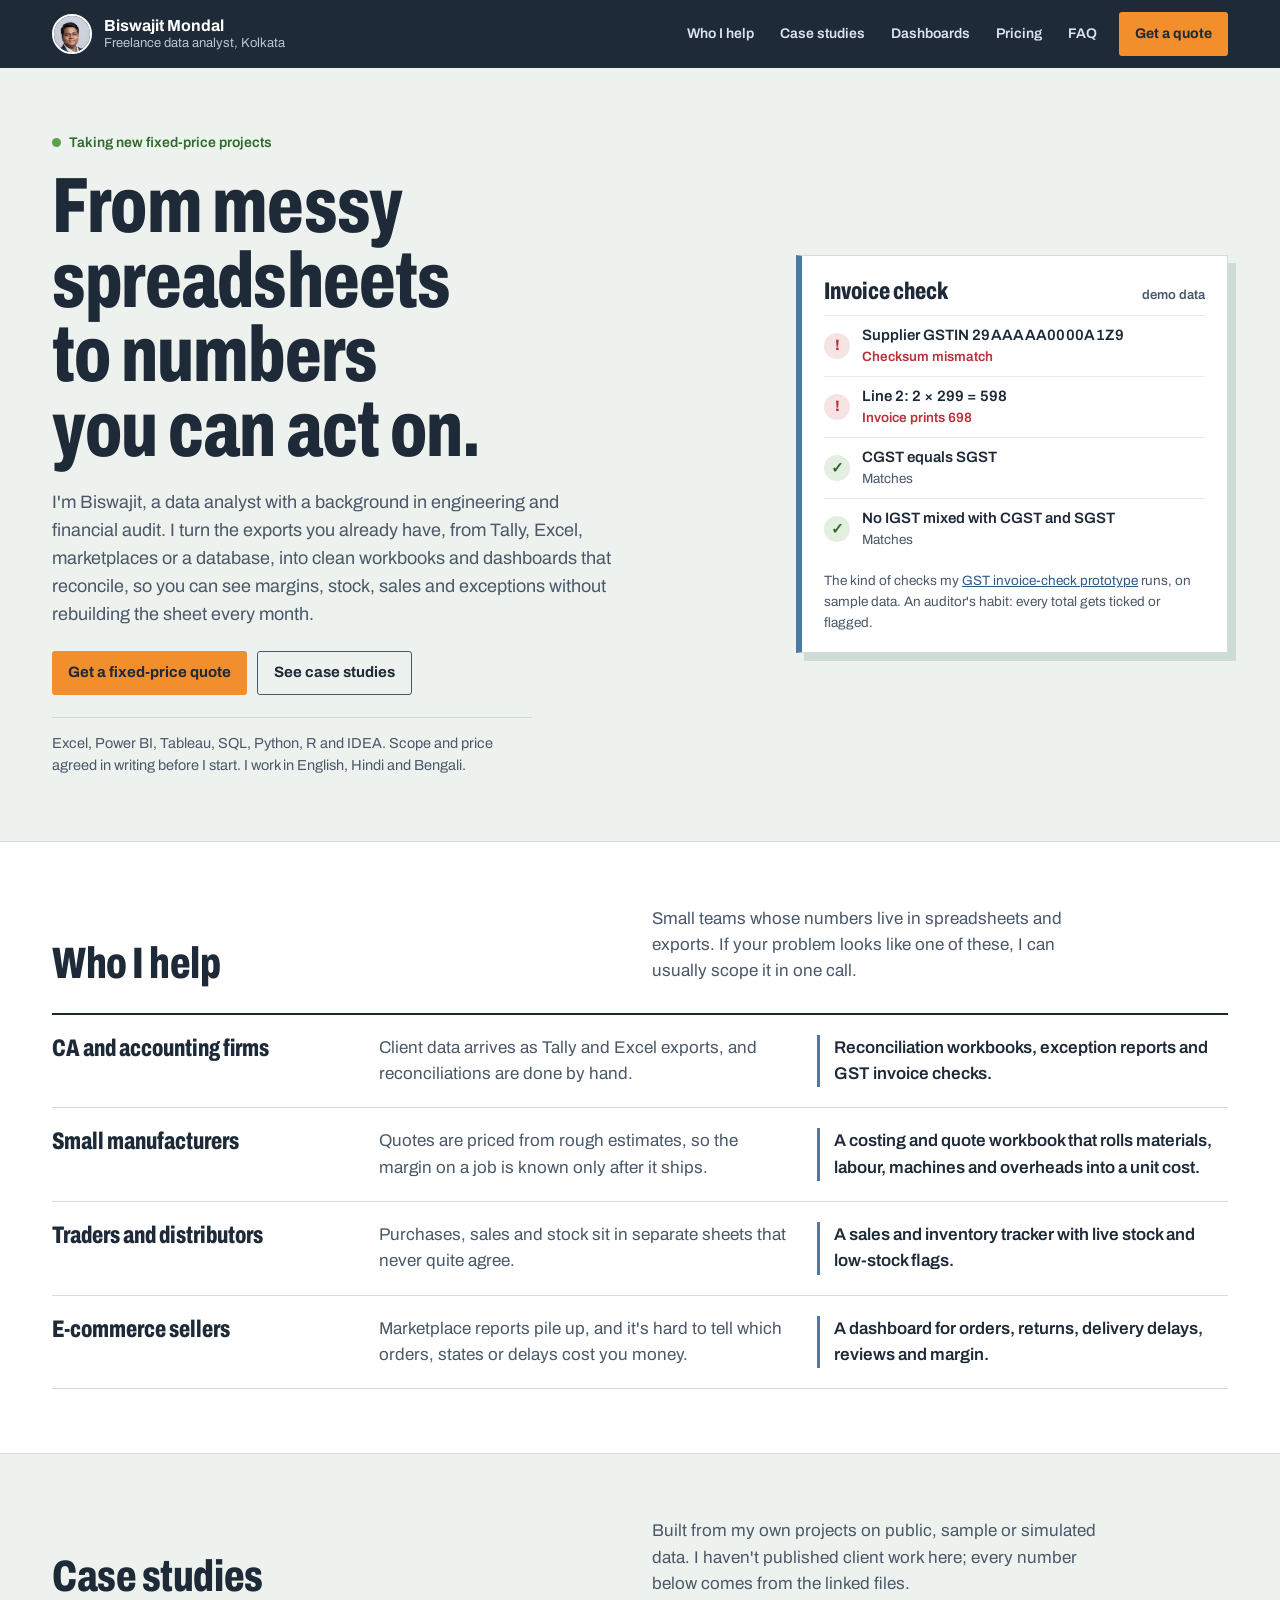
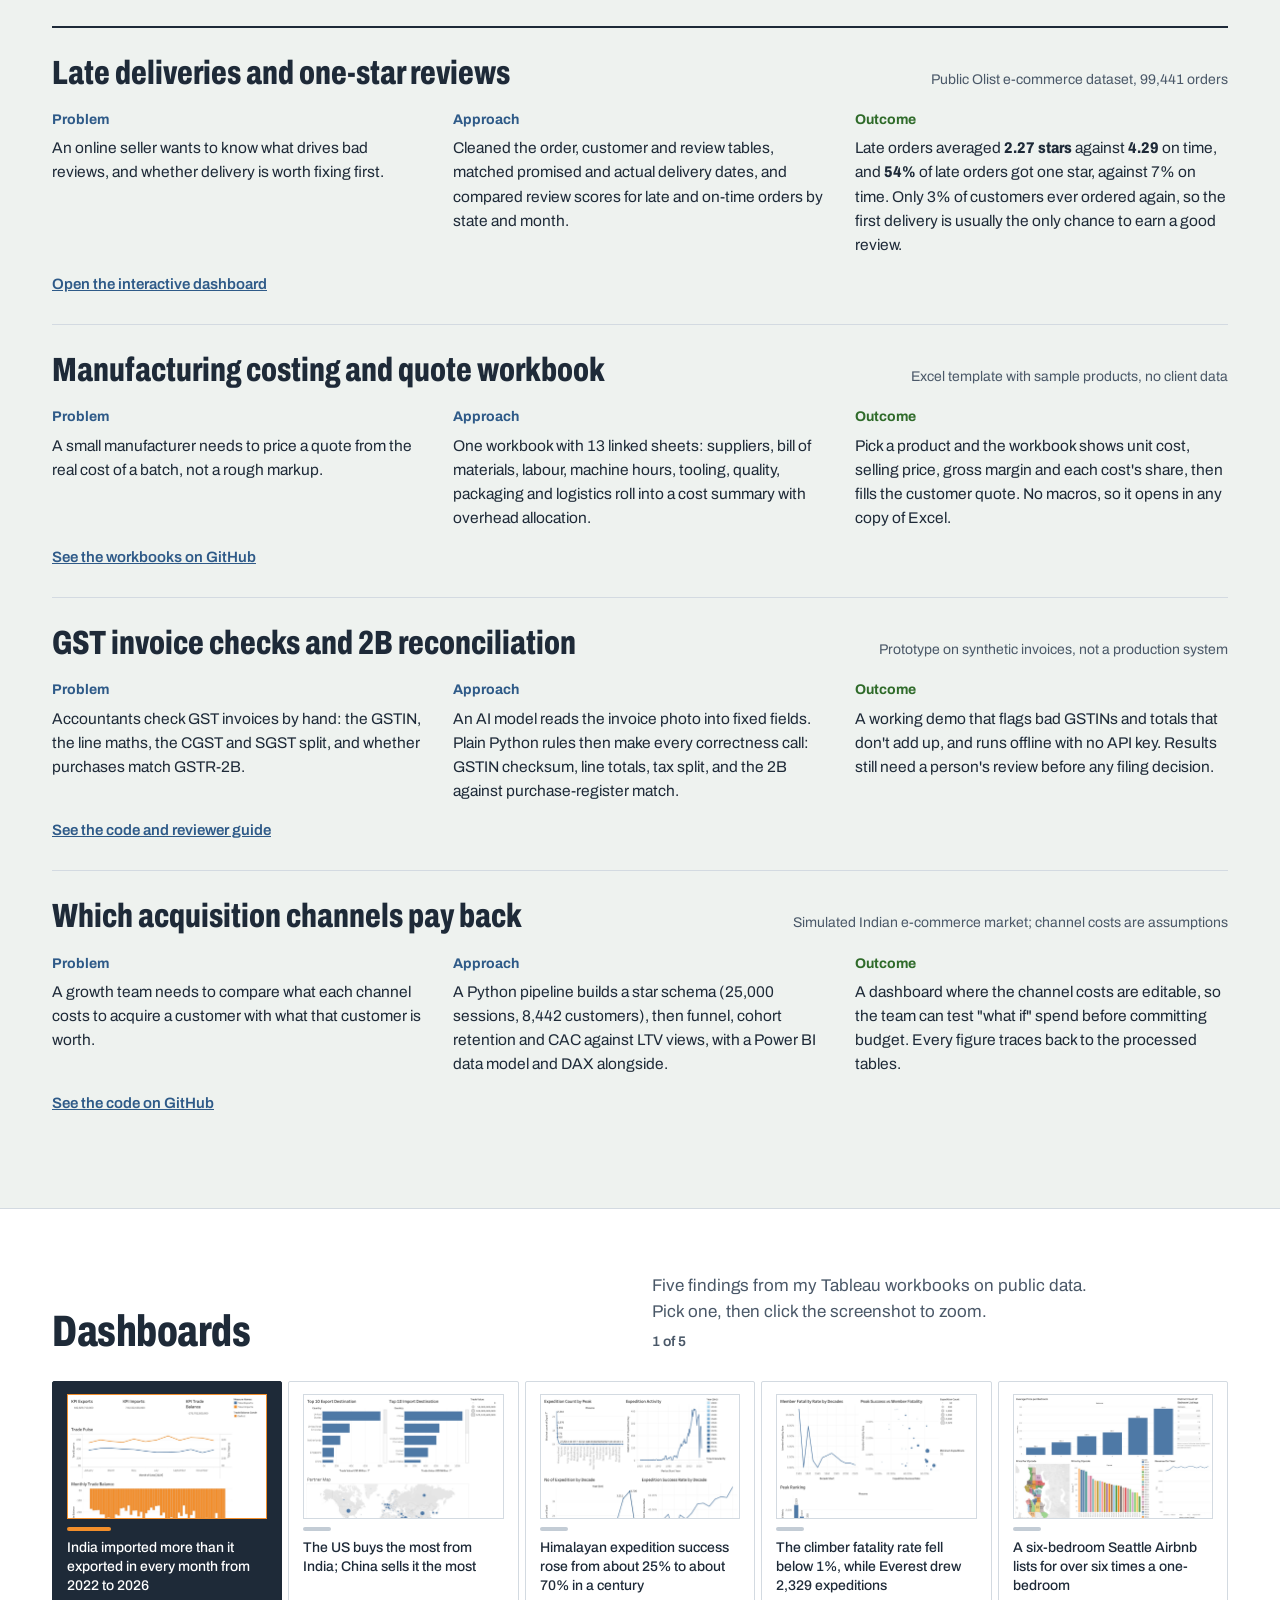
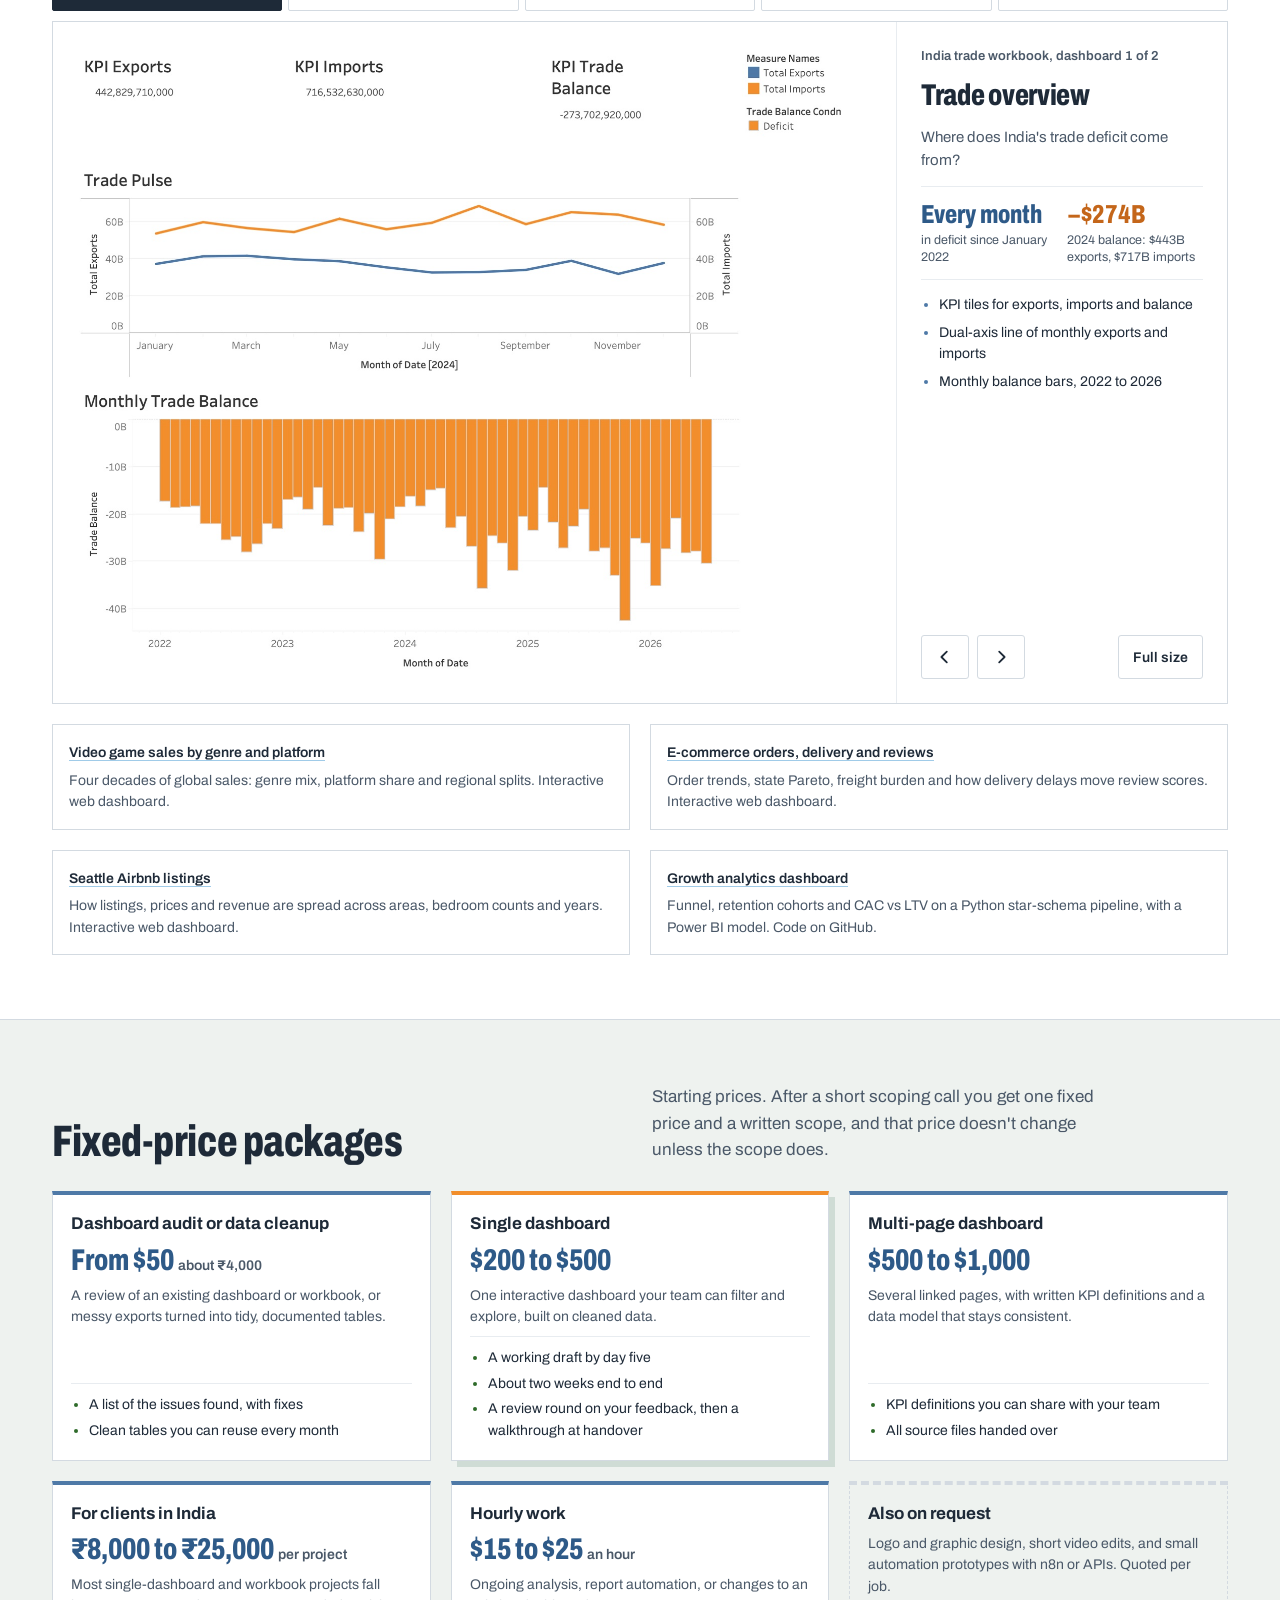
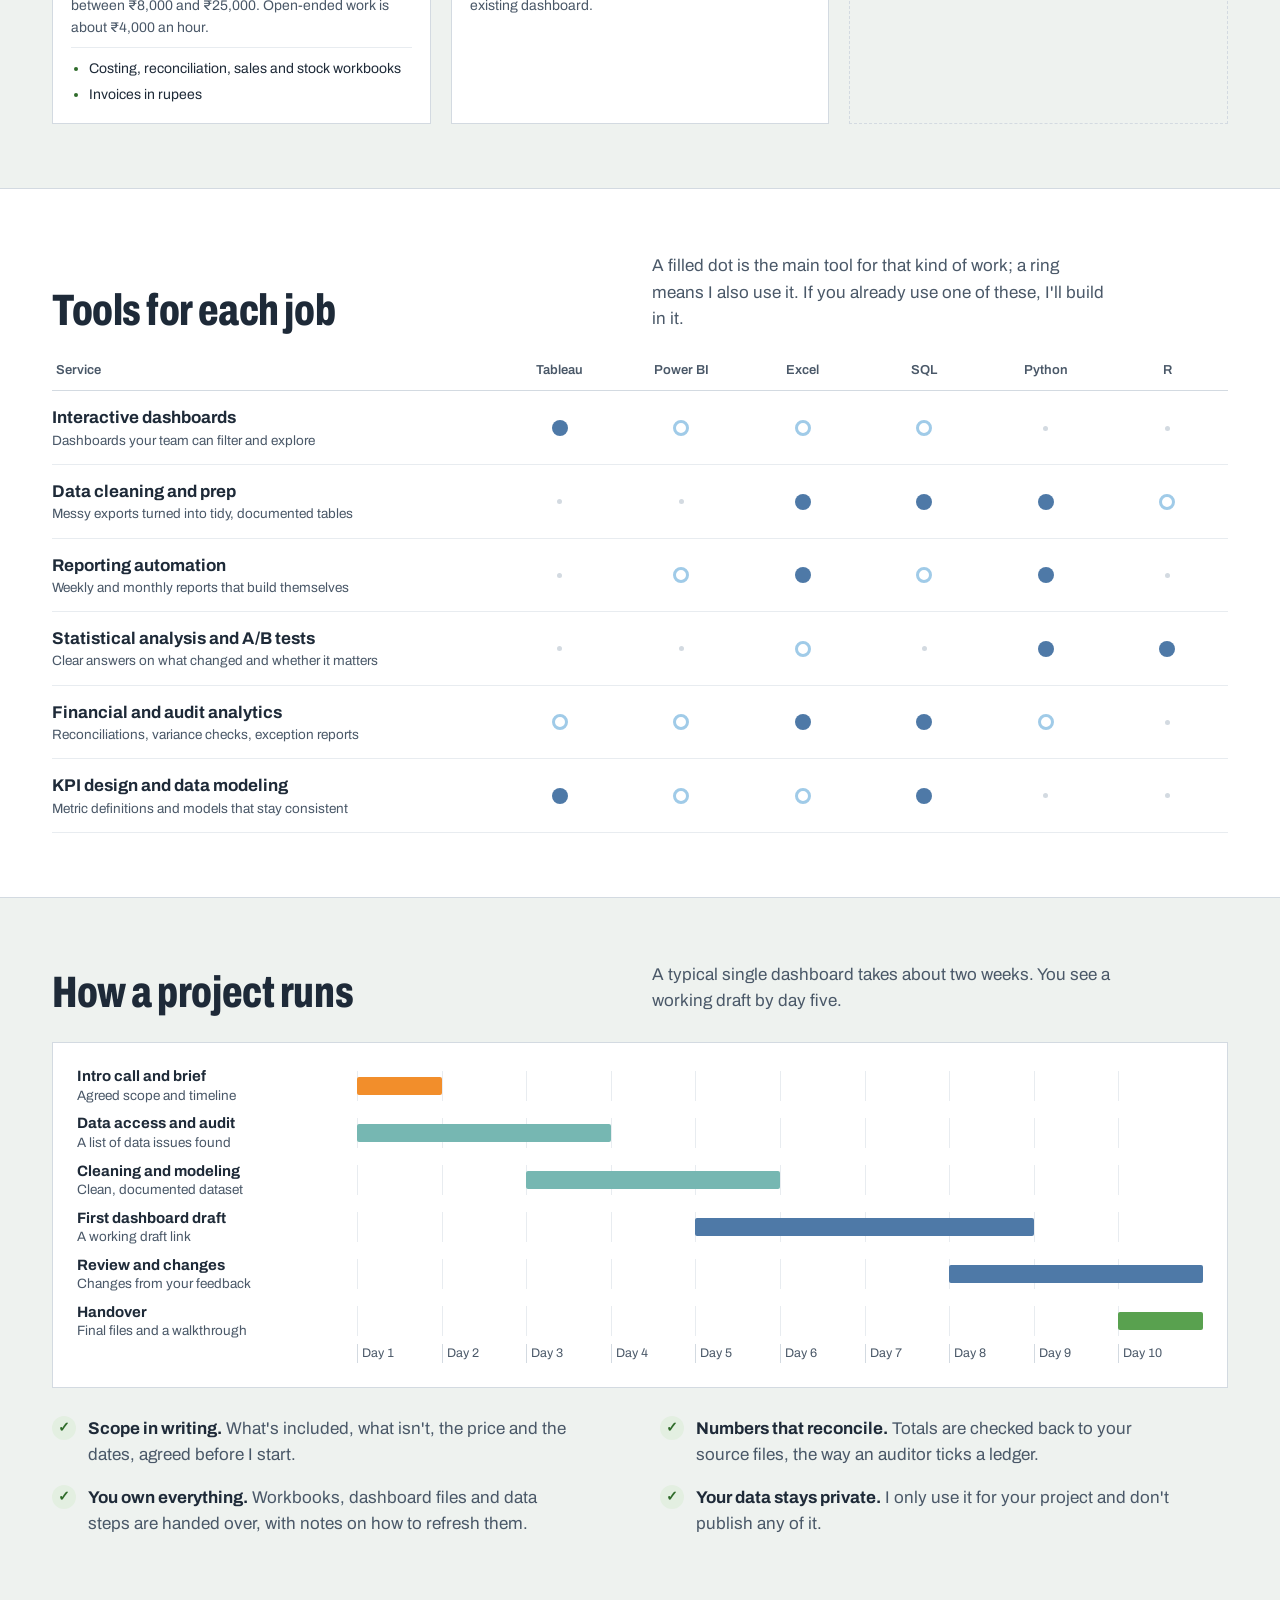
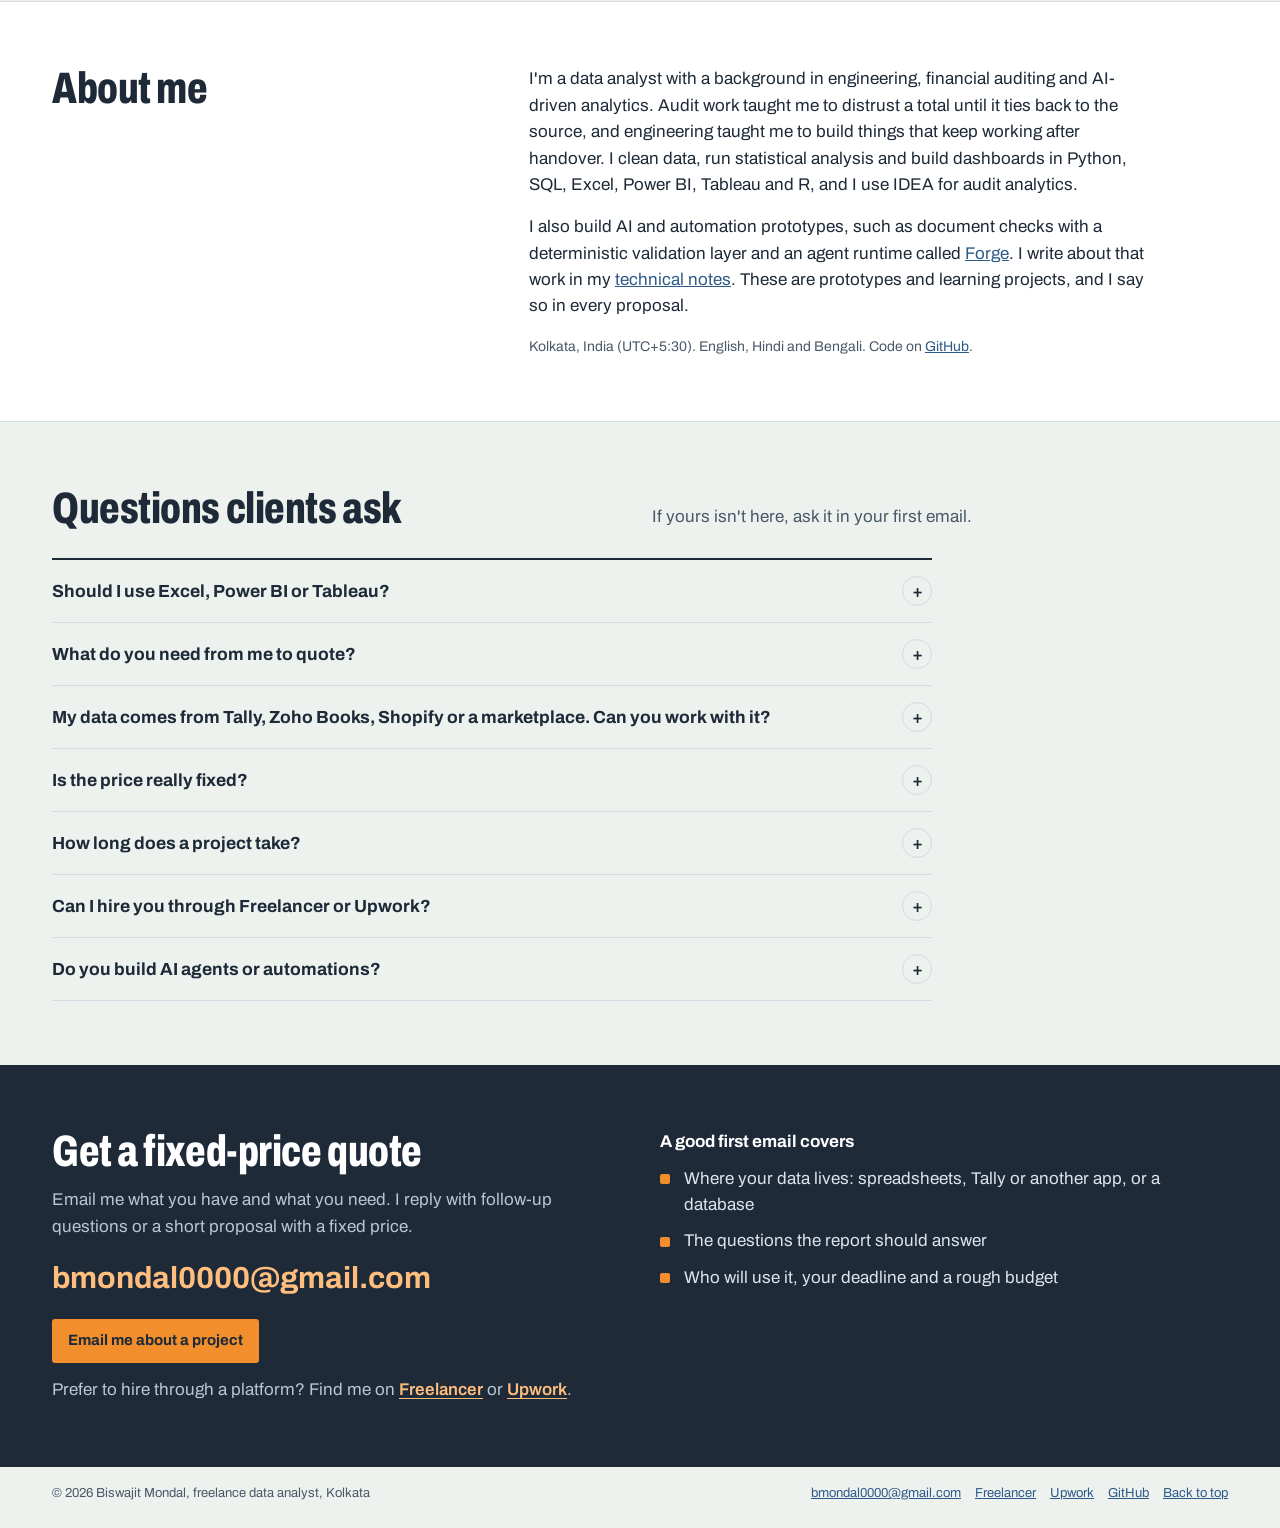
==== commit e11de6d3: "Update India hourly rate to ₹4,000 an hour" ====
--- a/index.html
+++ b/index.html
@@ -231,7 +231,7 @@
       <article class="tier">
         <h3>For clients in India</h3>
         <p class="price">&#8377;8,000 to &#8377;25,000 <small>per project</small></p>
-        <p>Most single-dashboard and workbook projects fall between &#8377;8,000 and &#8377;25,000. Open-ended work is about &#8377;1,000 an hour.</p>
+        <p>Most single-dashboard and workbook projects fall between &#8377;8,000 and &#8377;25,000. Open-ended work is about &#8377;4,000 an hour.</p>
         <ul><li>Costing, reconciliation, sales and stock workbooks</li><li>Invoices in rupees</li></ul>
       </article>
       <article class="tier">
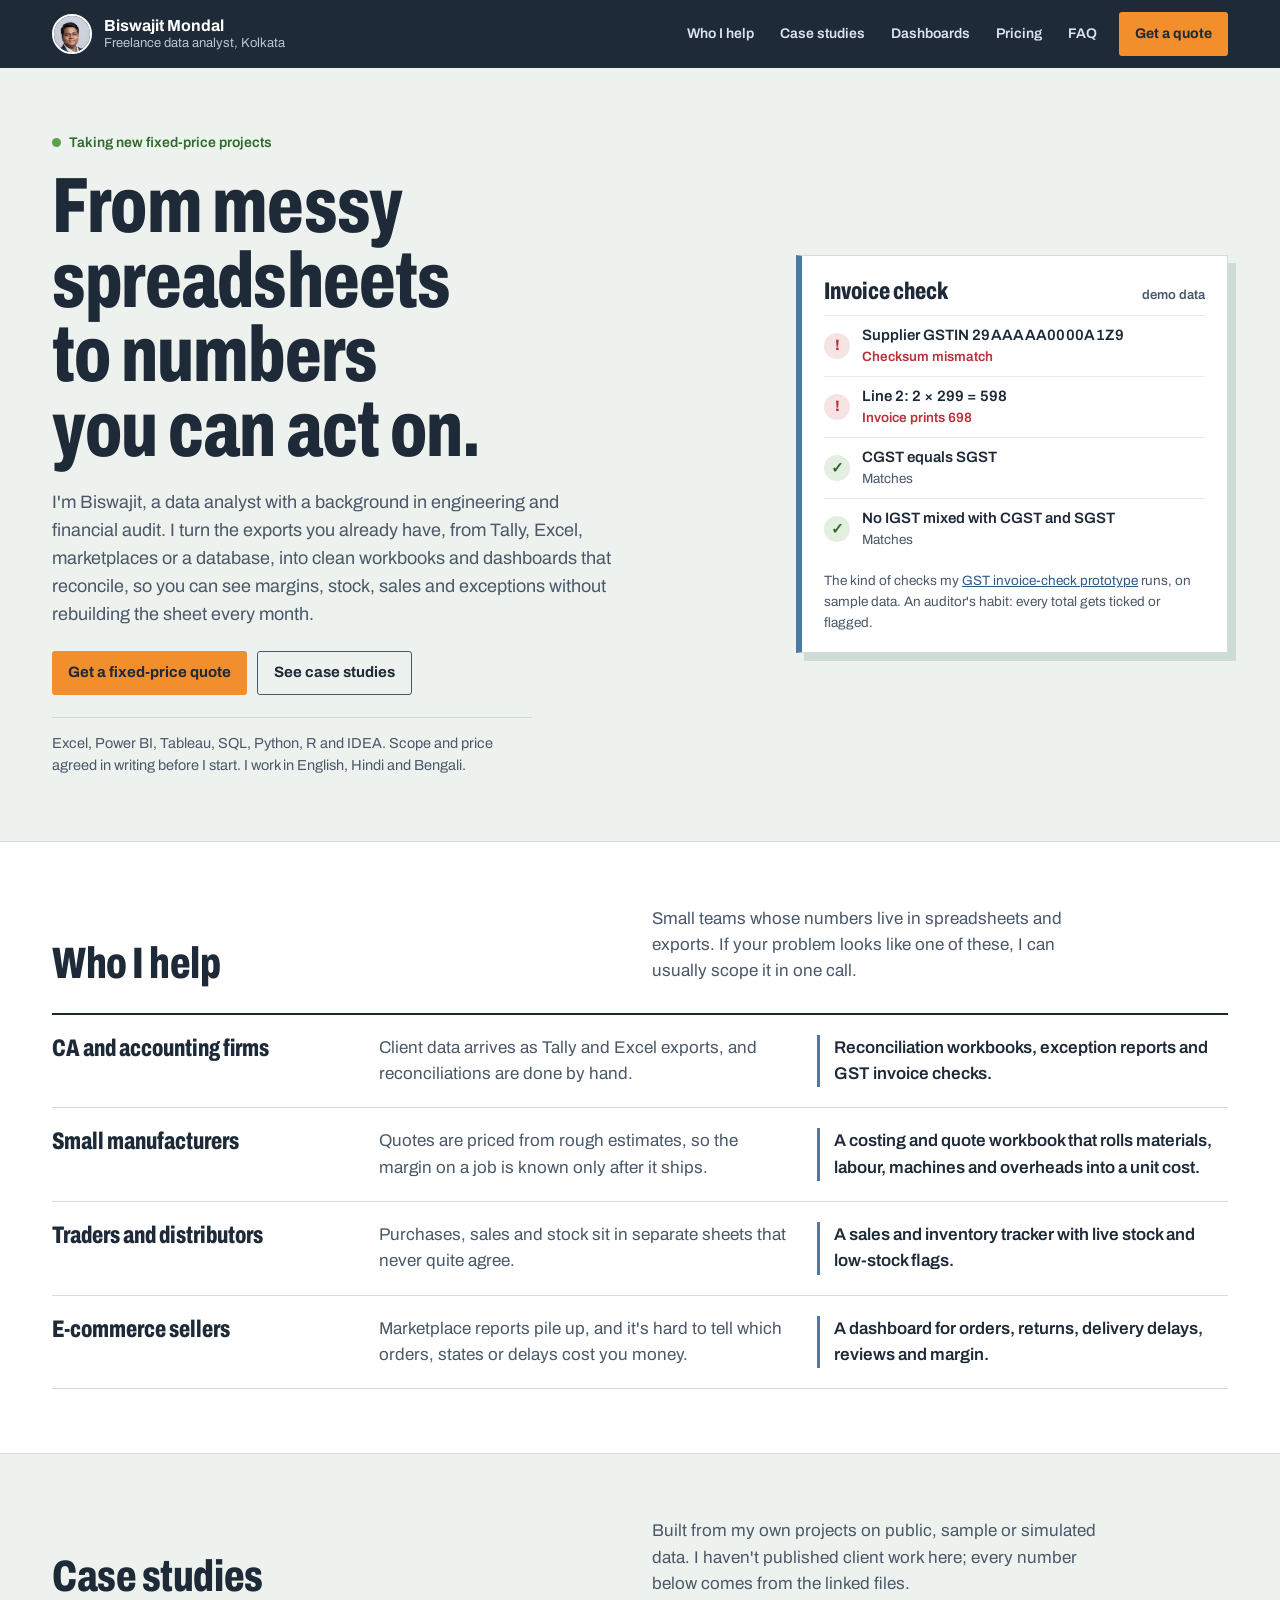
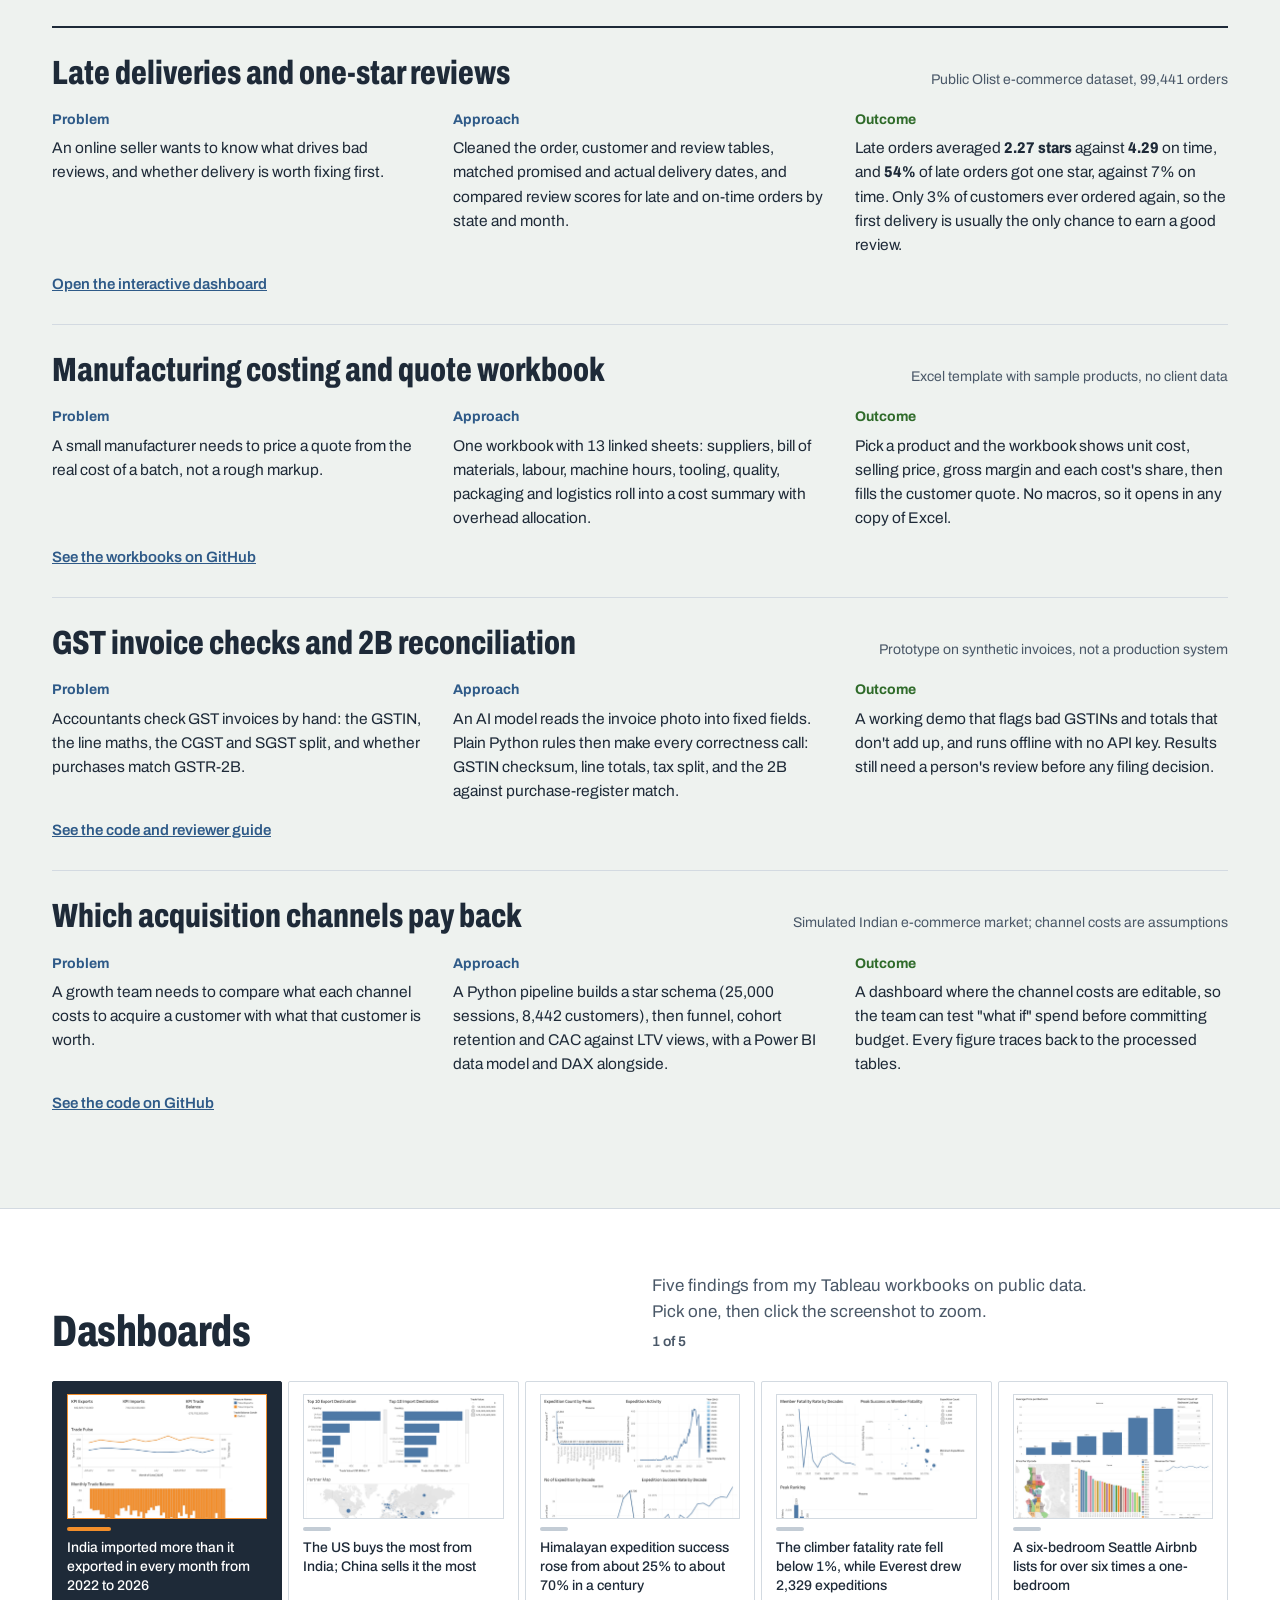
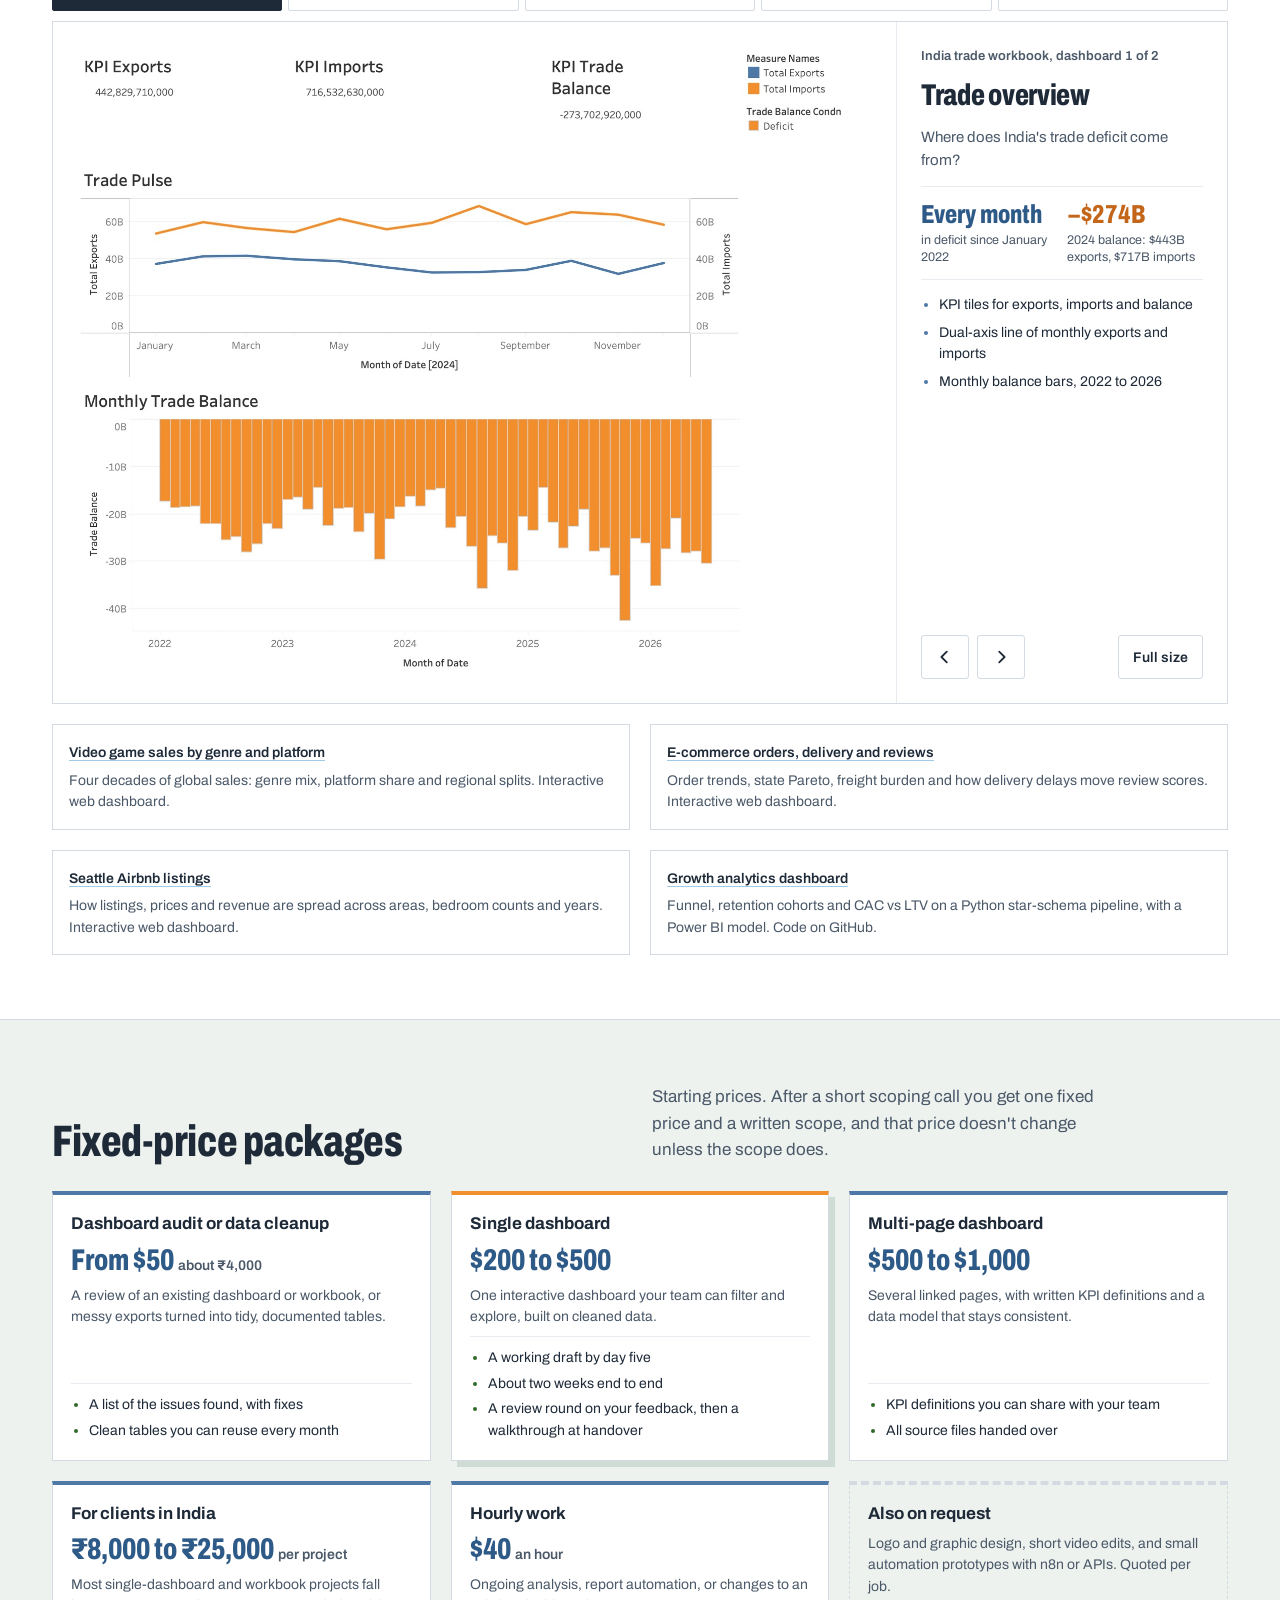
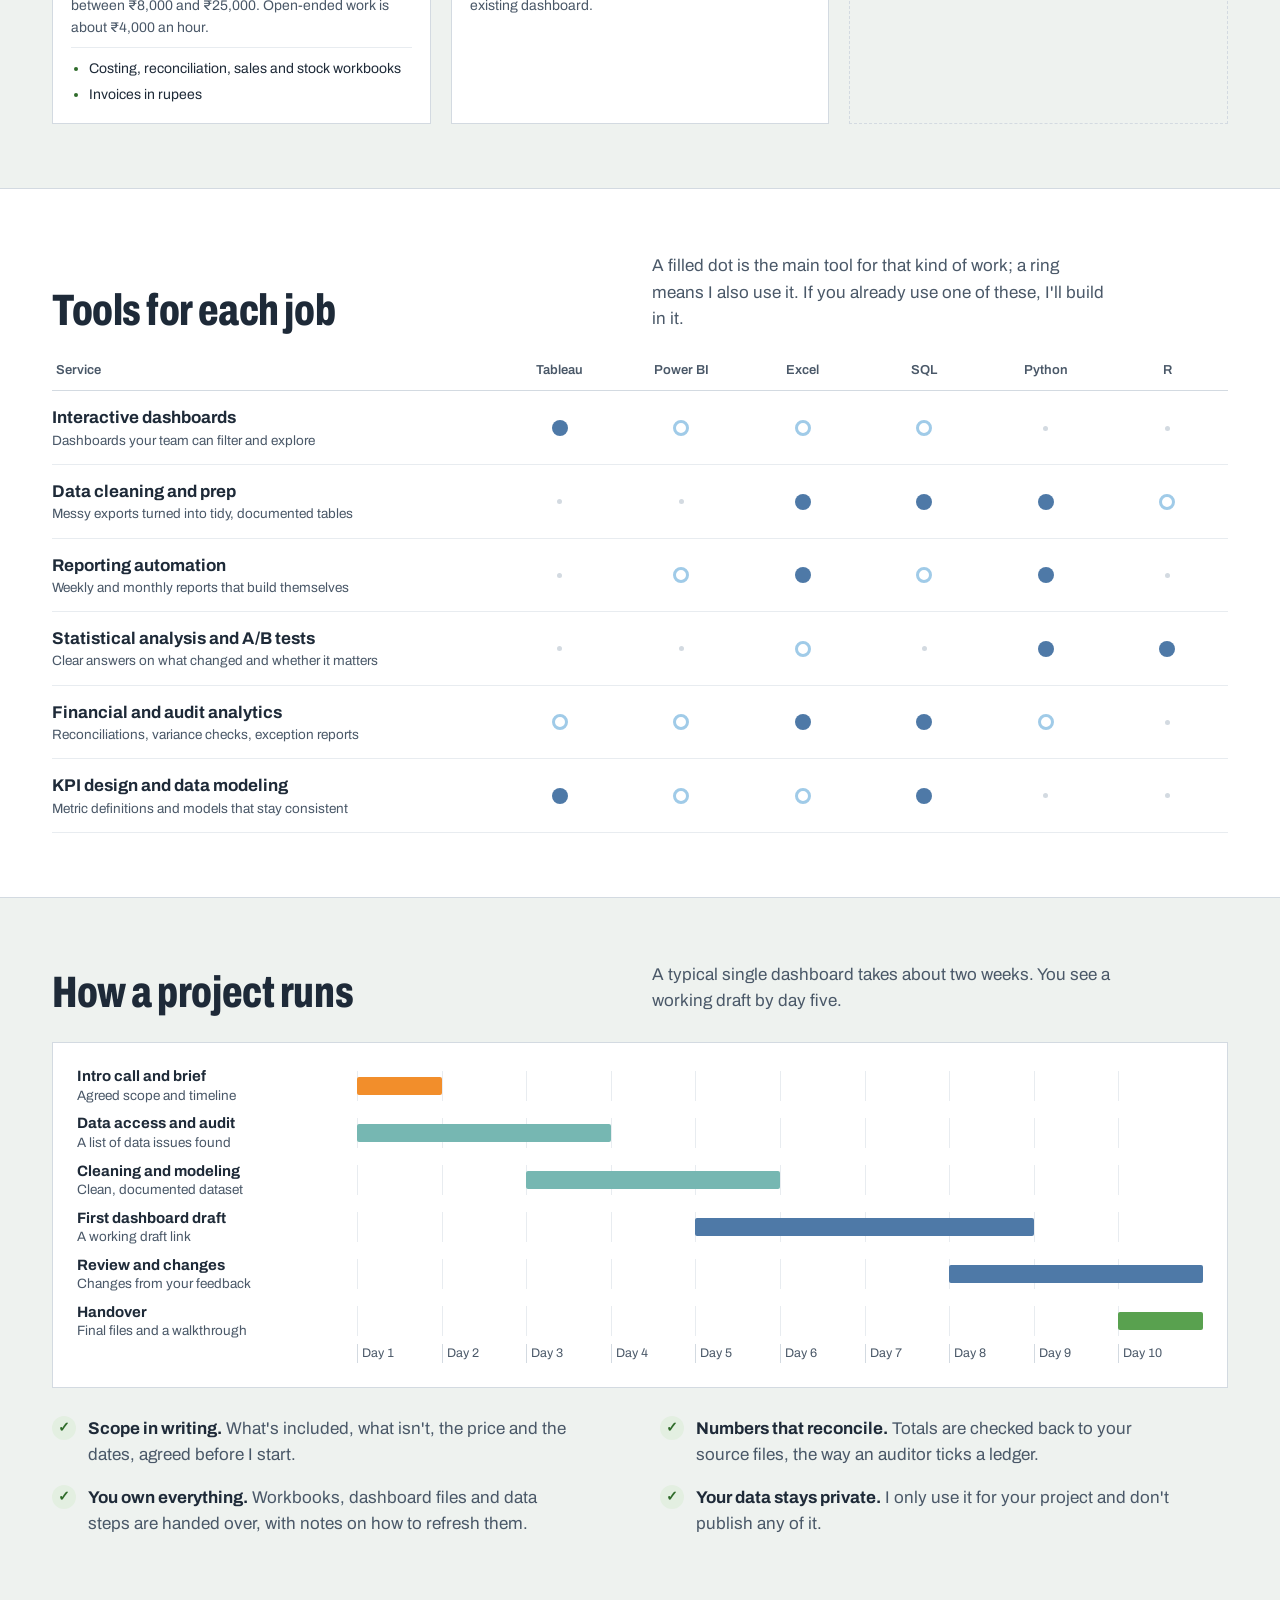
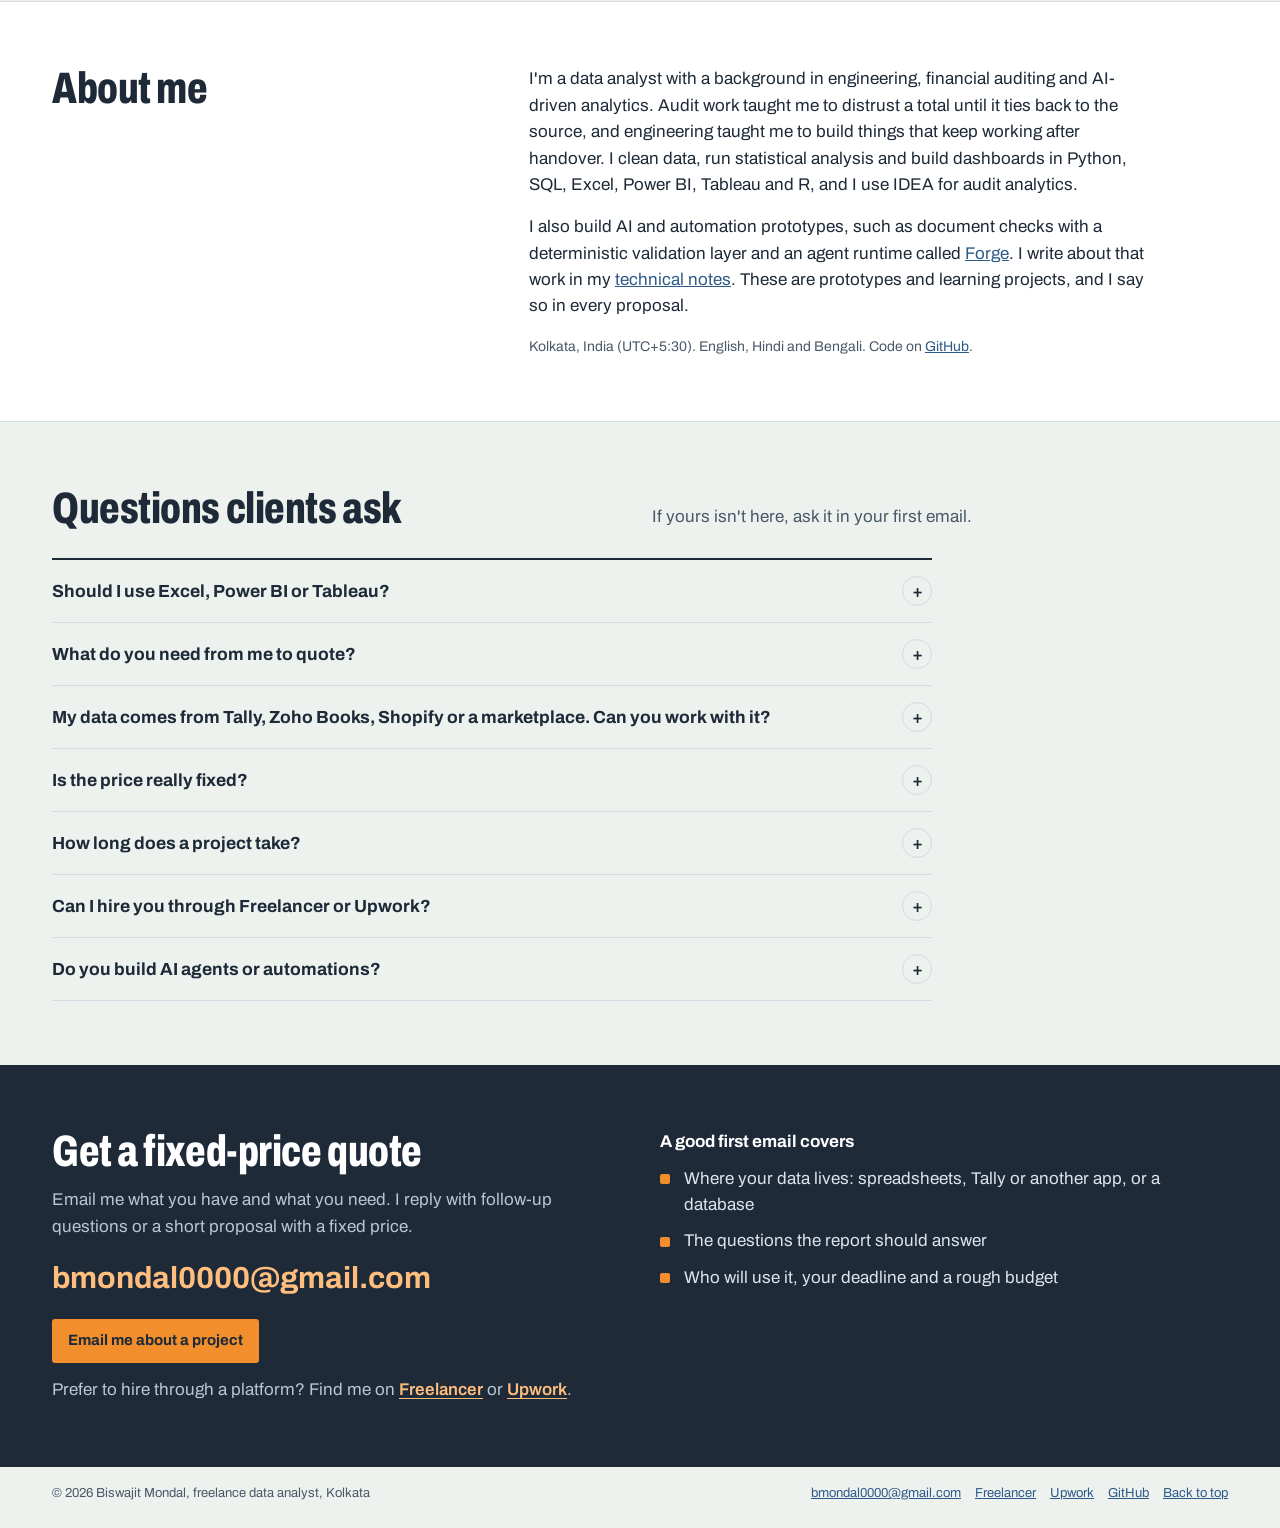
==== commit d26074c8: "Set international hourly rate to $40 an hour" ====
--- a/index.html
+++ b/index.html
@@ -236,7 +236,7 @@
       </article>
       <article class="tier">
         <h3>Hourly work</h3>
-        <p class="price">$15 to $25 <small>an hour</small></p>
+        <p class="price">$40 <small>an hour</small></p>
         <p>Ongoing analysis, report automation, or changes to an existing dashboard.</p>
       </article>
       <article class="tier tier-side">
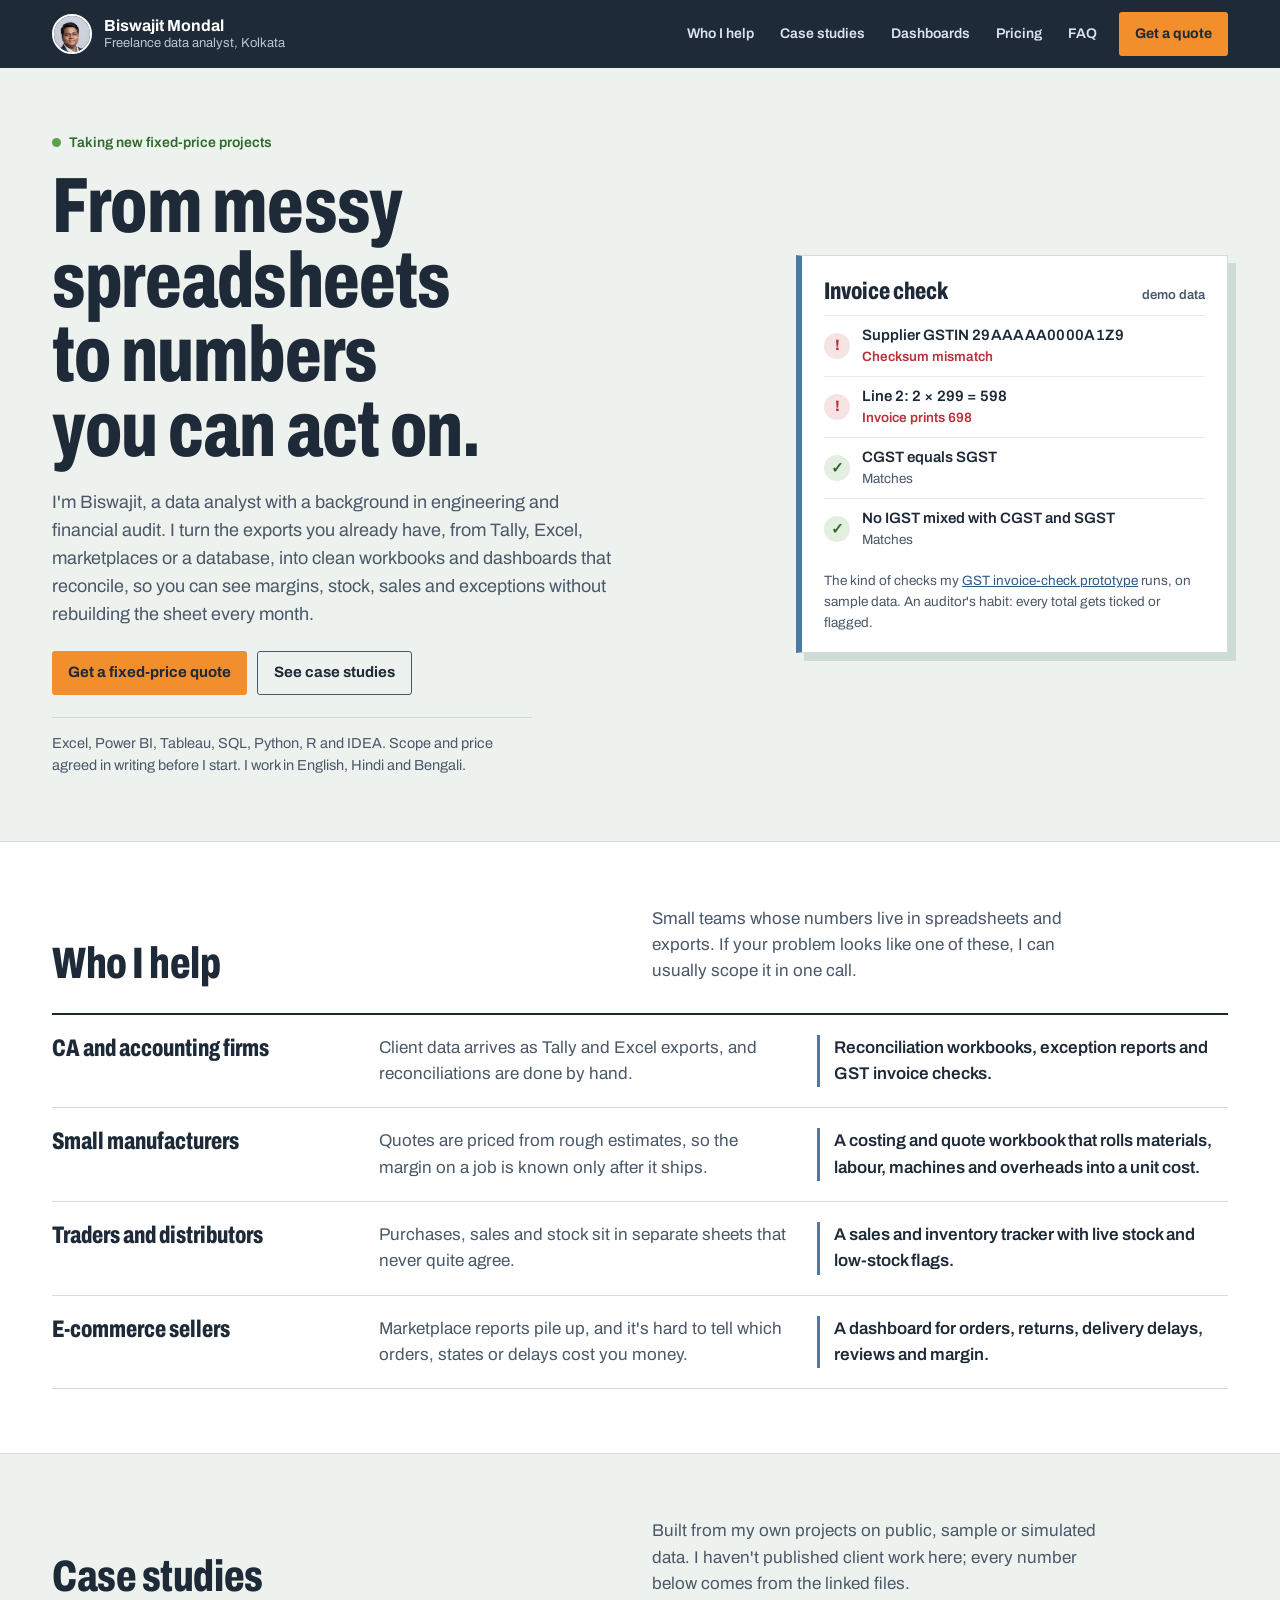
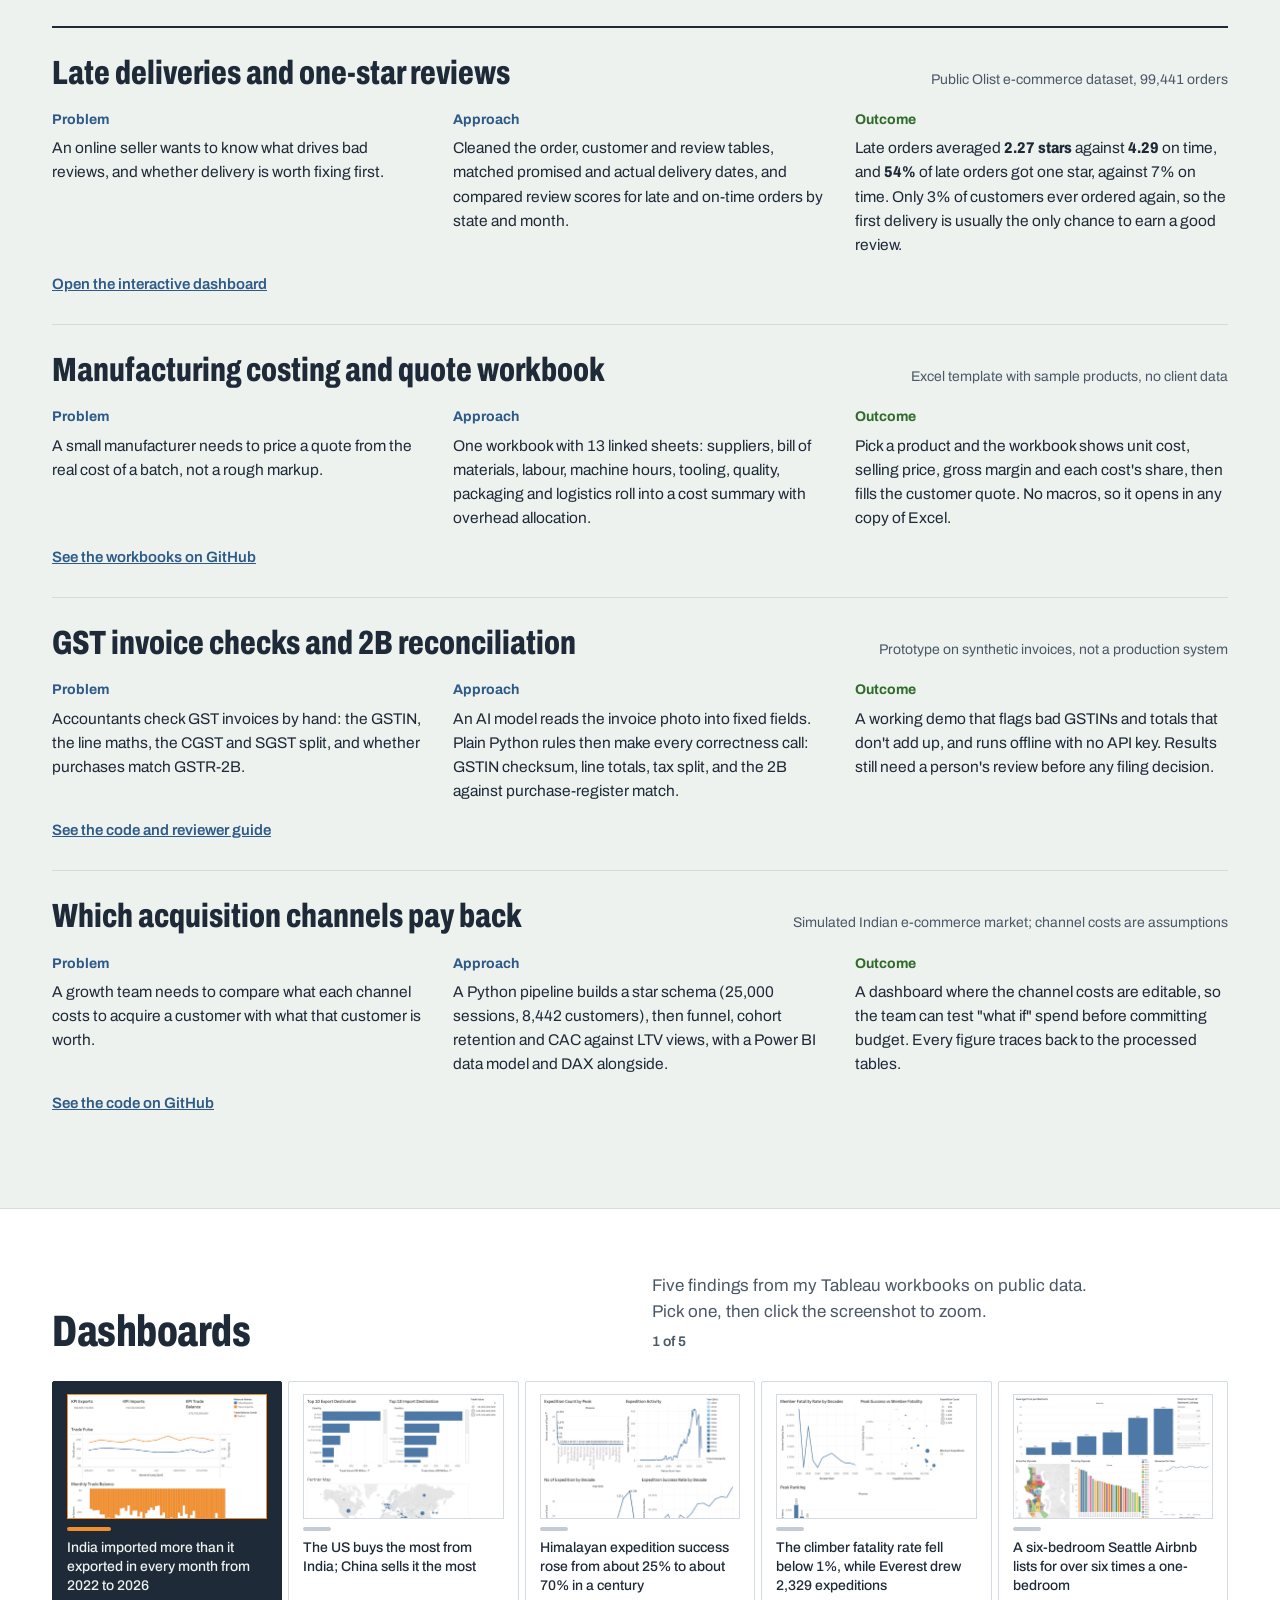
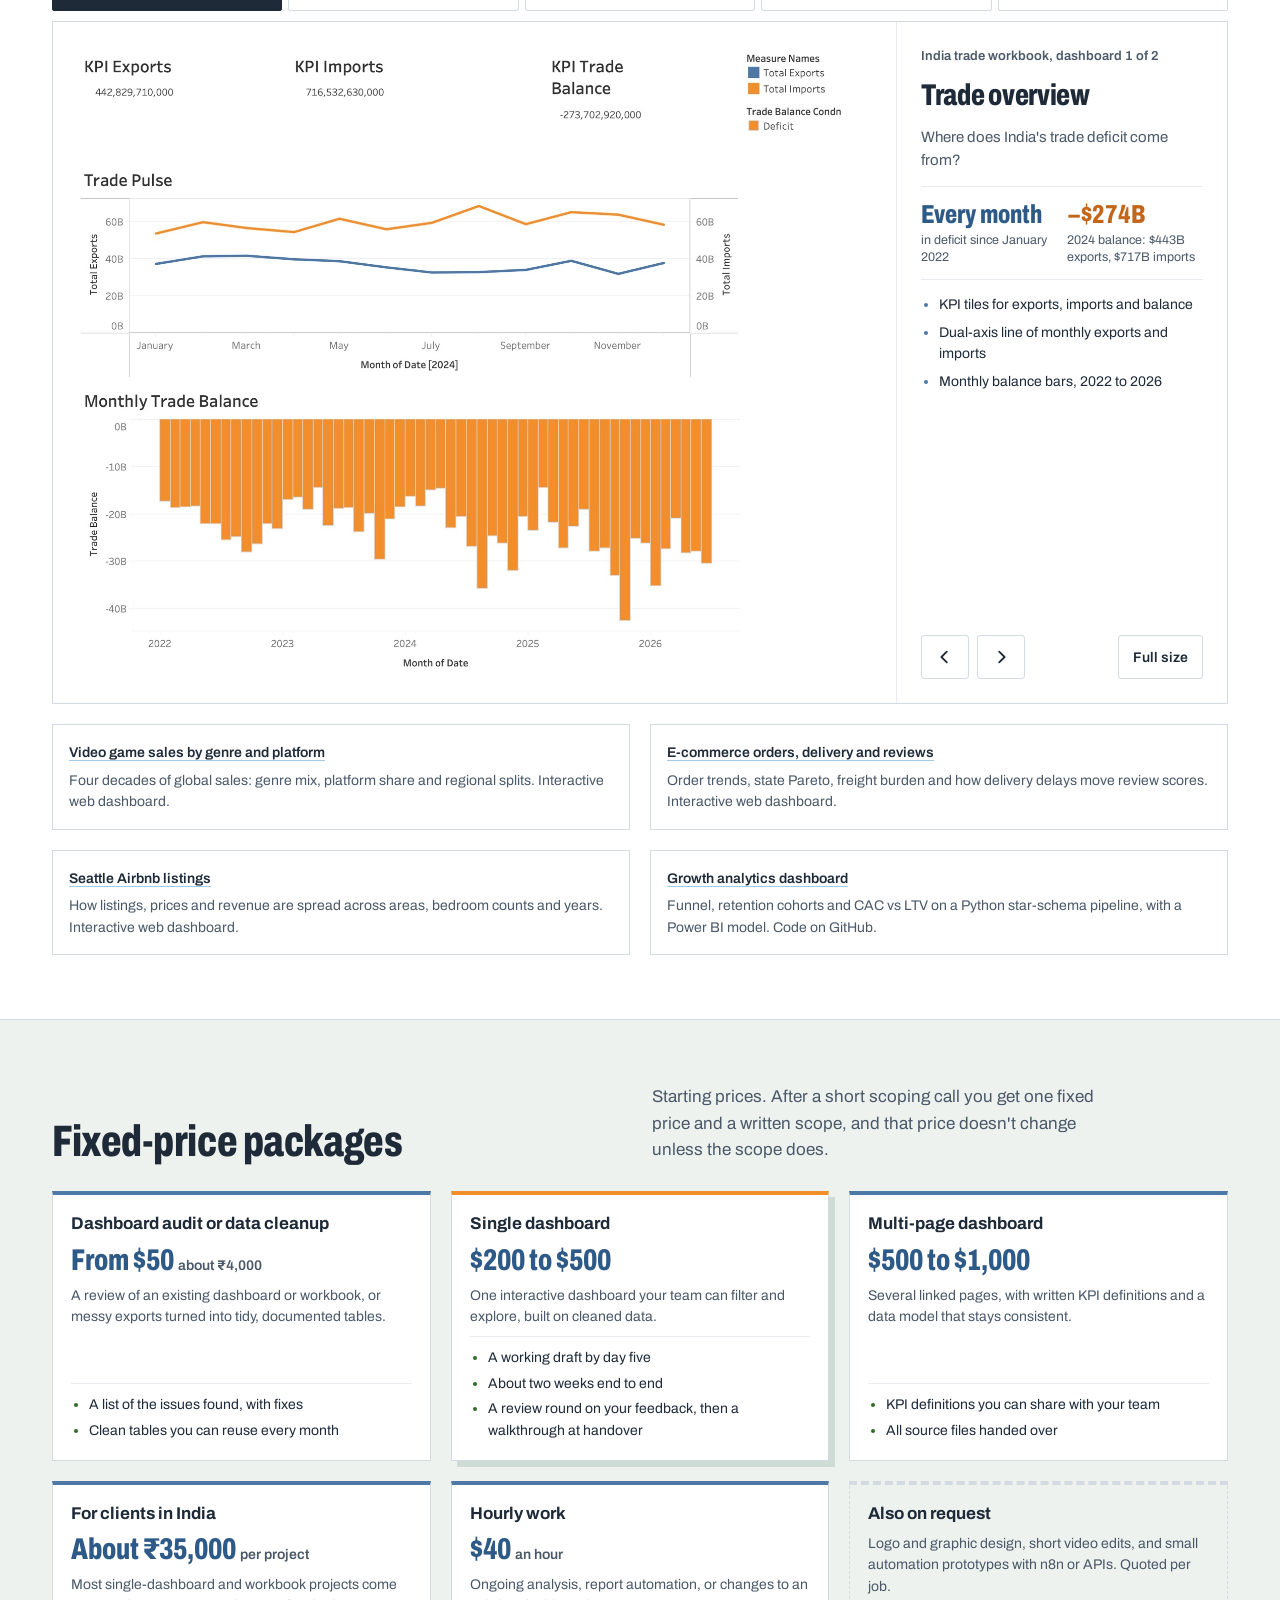
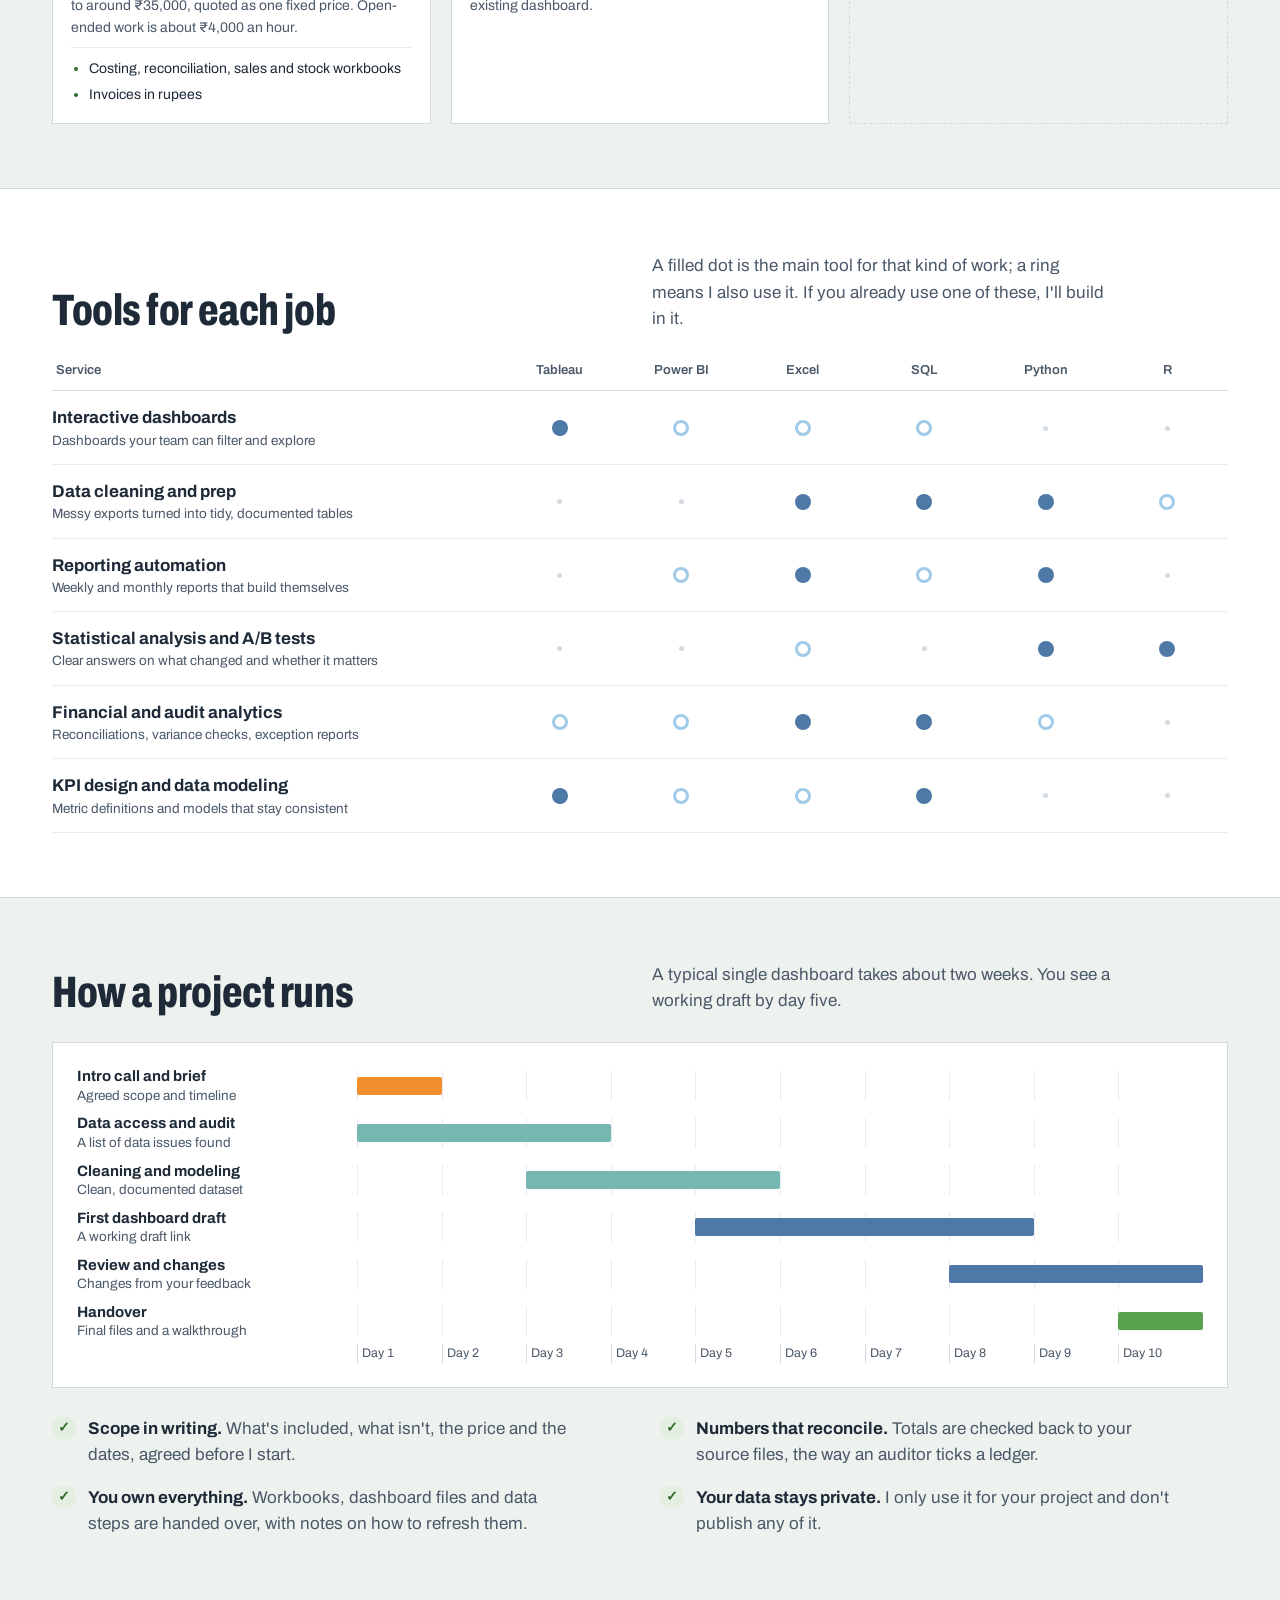
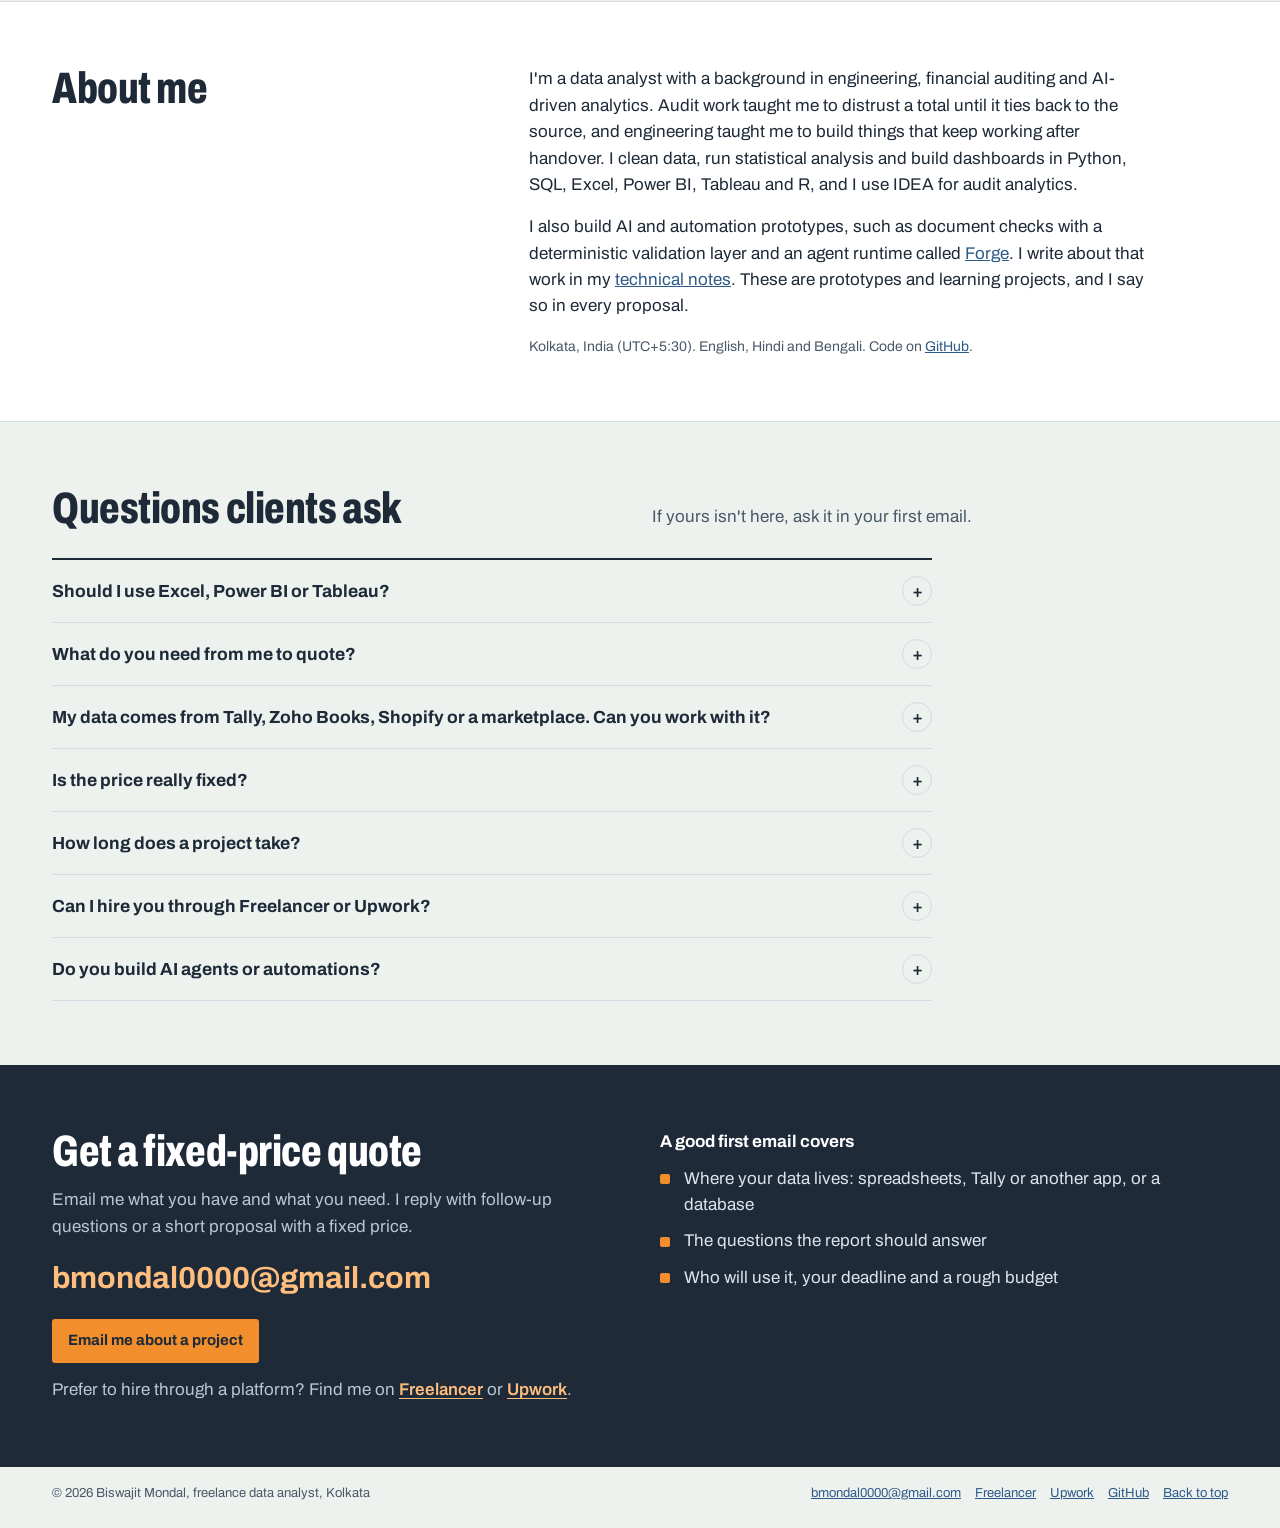
==== commit 64100f7b: "Raise India project price to around ₹35,000" ====
--- a/index.html
+++ b/index.html
@@ -33,7 +33,7 @@
 {"@type":"Offer","name":"Dashboard audit or data cleanup","priceSpecification":{"@type":"PriceSpecification","minPrice":50,"priceCurrency":"USD"}},
 {"@type":"Offer","name":"Single dashboard","priceSpecification":{"@type":"PriceSpecification","minPrice":200,"maxPrice":500,"priceCurrency":"USD"}},
 {"@type":"Offer","name":"Multi-page dashboard","priceSpecification":{"@type":"PriceSpecification","minPrice":500,"maxPrice":1000,"priceCurrency":"USD"}},
-{"@type":"Offer","name":"Fixed-price project for clients in India","priceSpecification":{"@type":"PriceSpecification","minPrice":8000,"maxPrice":25000,"priceCurrency":"INR"}}]}
+{"@type":"Offer","name":"Fixed-price project for clients in India","priceSpecification":{"@type":"PriceSpecification","price":35000,"priceCurrency":"INR"}}]}
 ]}
 </script>
 <script type="application/ld+json">
@@ -230,8 +230,8 @@
       </article>
       <article class="tier">
         <h3>For clients in India</h3>
-        <p class="price">&#8377;8,000 to &#8377;25,000 <small>per project</small></p>
-        <p>Most single-dashboard and workbook projects fall between &#8377;8,000 and &#8377;25,000. Open-ended work is about &#8377;4,000 an hour.</p>
+        <p class="price">About &#8377;35,000 <small>per project</small></p>
+        <p>Most single-dashboard and workbook projects come to around &#8377;35,000, quoted as one fixed price. Open-ended work is about &#8377;4,000 an hour.</p>
         <ul><li>Costing, reconciliation, sales and stock workbooks</li><li>Invoices in rupees</li></ul>
       </article>
       <article class="tier">
--- a/style.css
+++ b/style.css
@@ -97,11 +97,11 @@
 .pt{display:flex;flex-direction:column;gap:8px;min-height:96px;padding:12px 14px 14px;text-align:left;font-size:14px;font-weight:500;line-height:1.35;background:var(--sheet);color:var(--ink);border:1px solid var(--rule);border-radius:2px;cursor:pointer;transition:background-color .15s,border-color .15s}
 .pt i{display:block;width:28px;height:4px;border-radius:2px;background:var(--wip);transition:width .2s,background-color .2s}
 .pt:hover{border-color:var(--muted)}
-.pt[aria-selected="true"]{background:var(--navy);color:#fff;border-color:var(--navy)}
+.pt[aria-selected="true"]{background:var(--ink);color:var(--canvas);border-color:var(--ink)}
 .pt[aria-selected="true"] i{background:var(--orange);width:44px}
 
 .stage{display:grid;grid-template-columns:minmax(0,1fr) 330px;margin-top:10px;background:var(--sheet);border:1px solid var(--rule)}
-.shot{display:block;padding:18px;border:0;border-right:1px solid var(--rule-soft);background:#fff;cursor:zoom-in;min-width:0}
+.shot{display:block;padding:18px;border:0;border-right:1px solid var(--rule-soft);background:var(--sheet);cursor:zoom-in;min-width:0}
 .shot img{width:100%;height:auto;transition:opacity .18s}
 .shot img.is-swapping{opacity:.25}
 .info{display:flex;flex-direction:column;gap:14px;padding:24px}
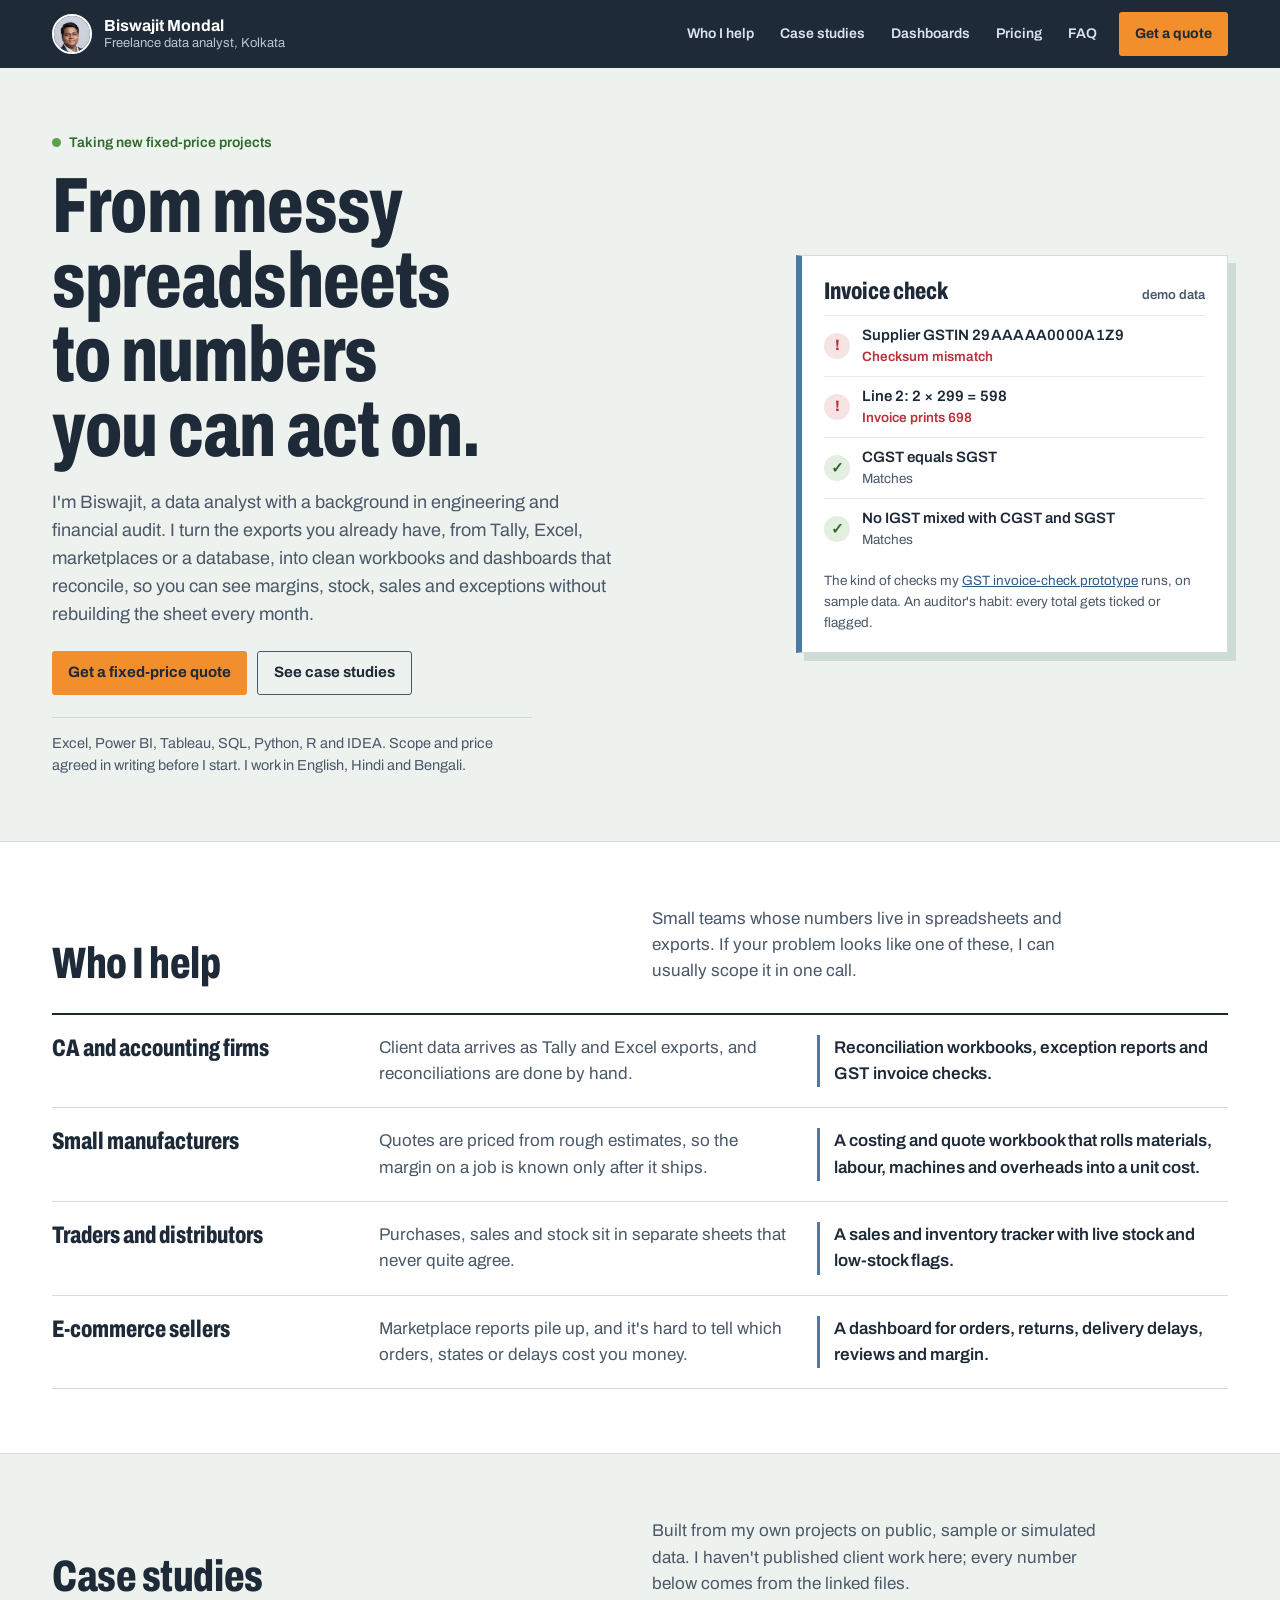
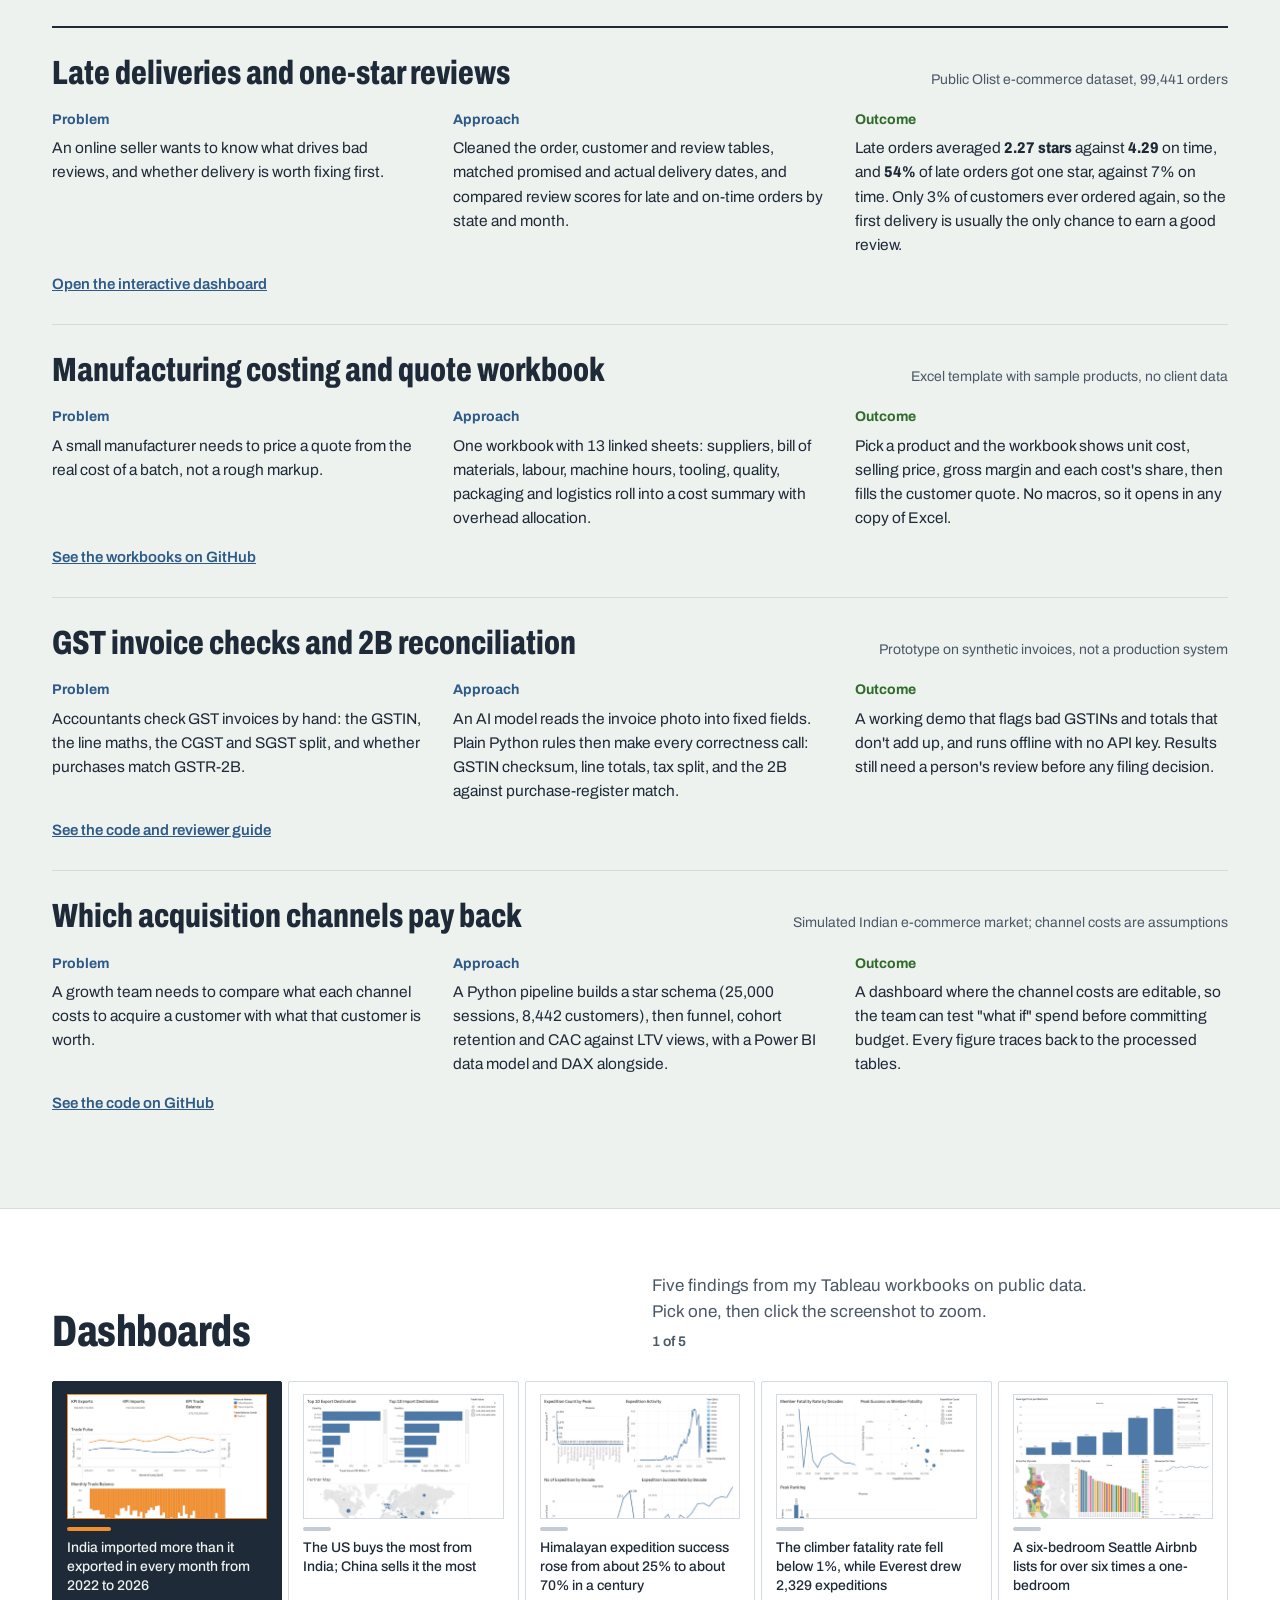
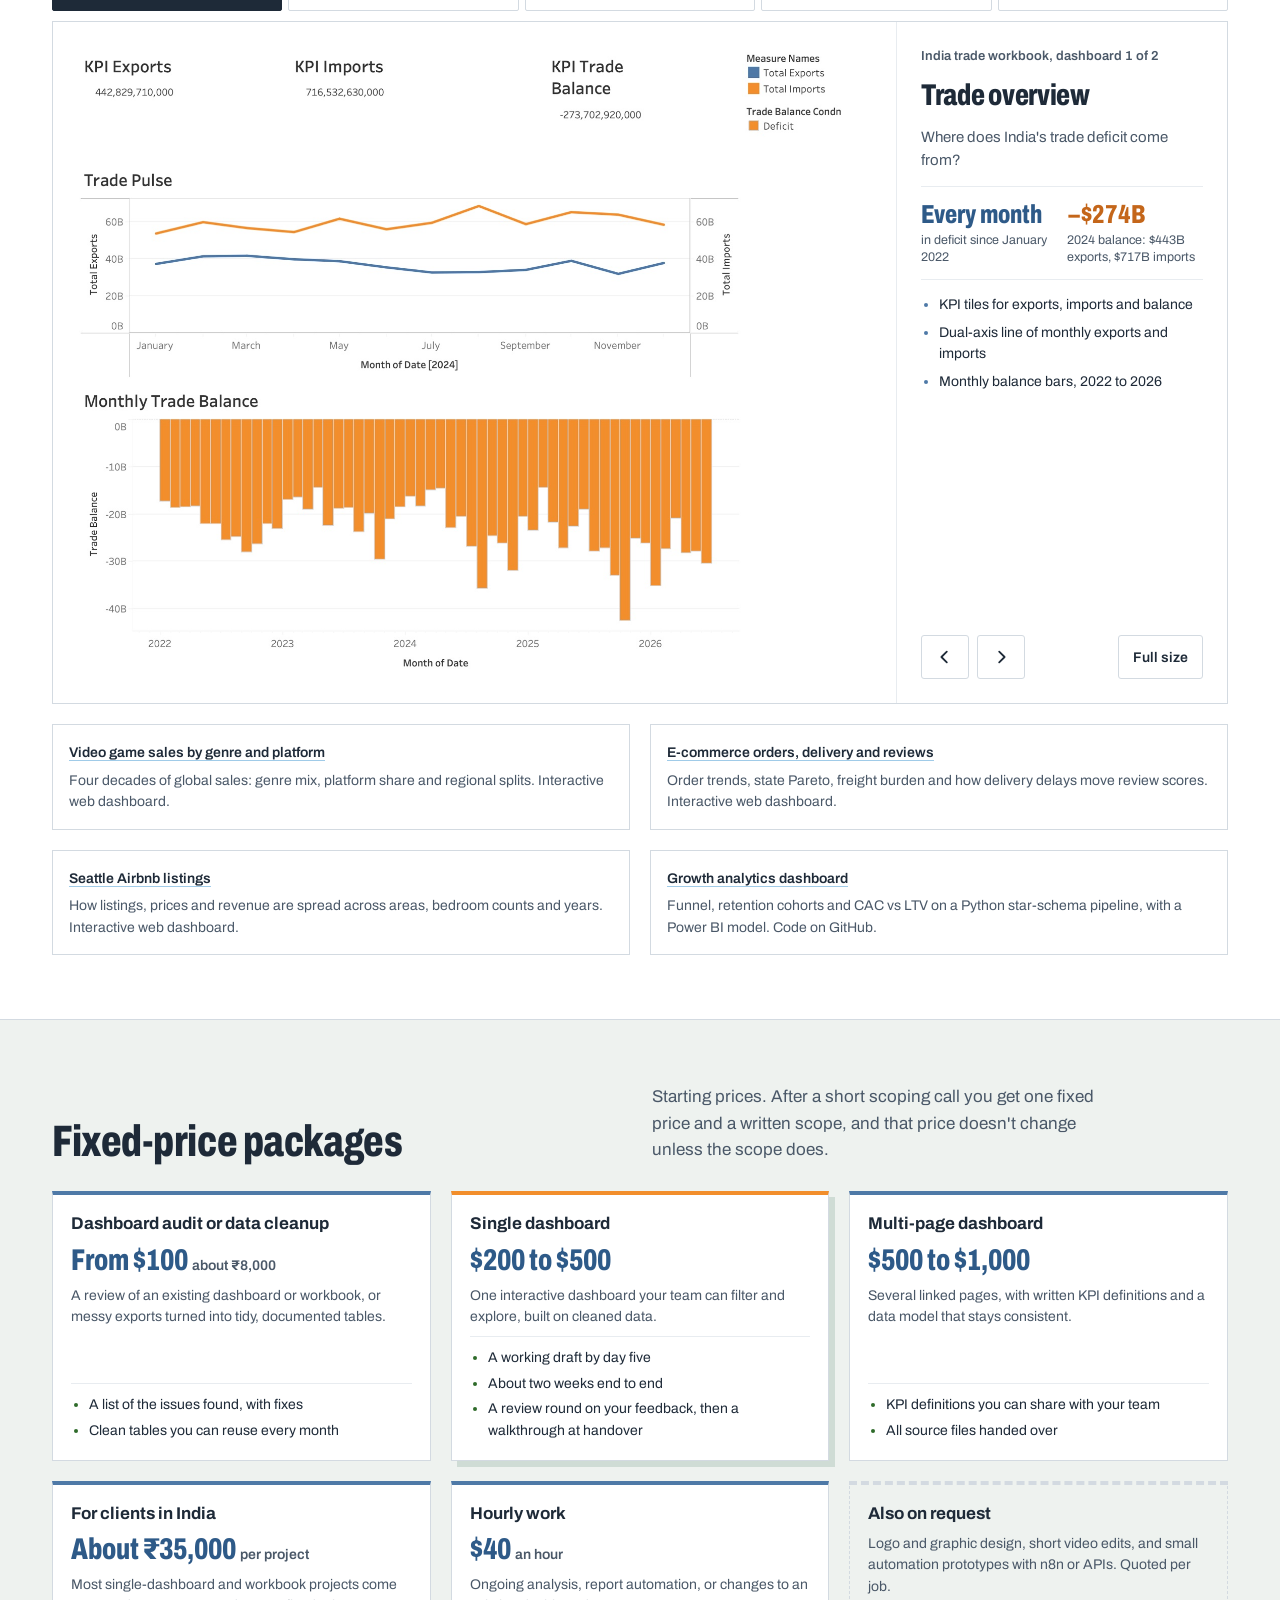
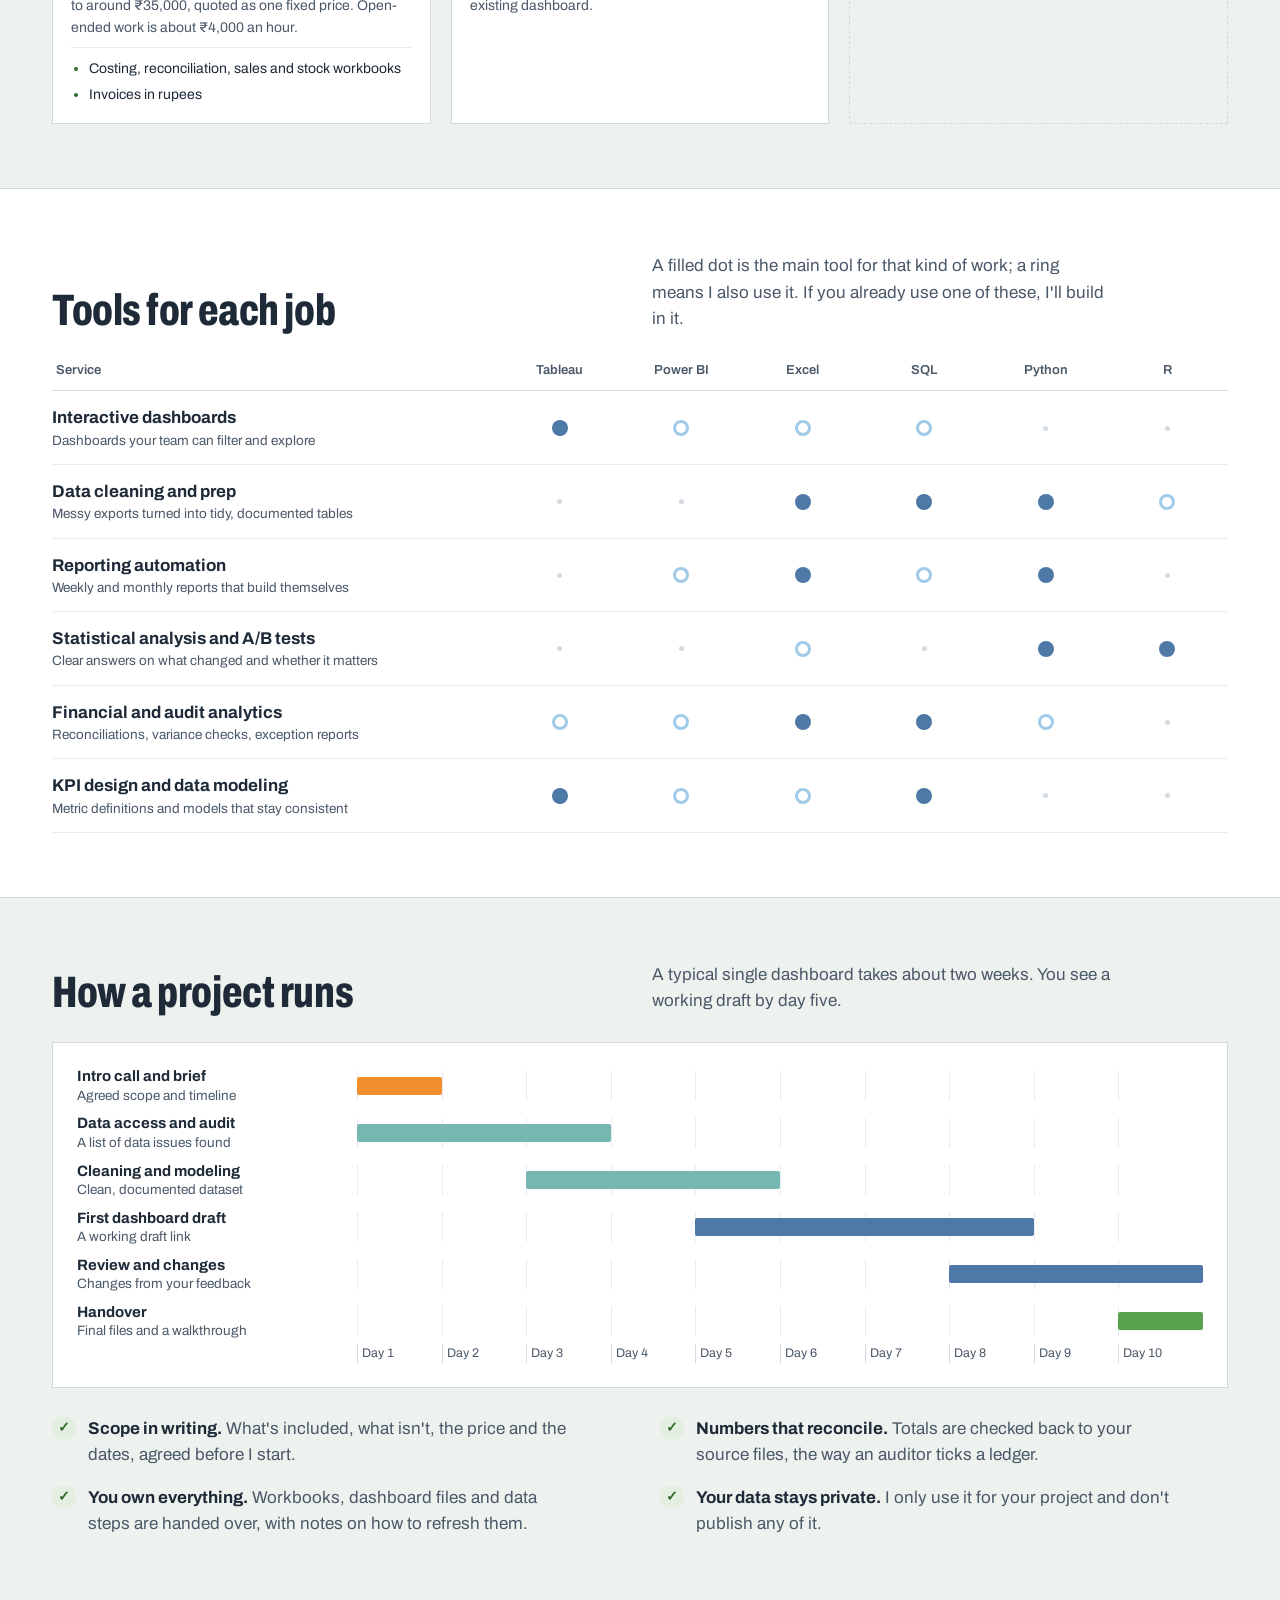
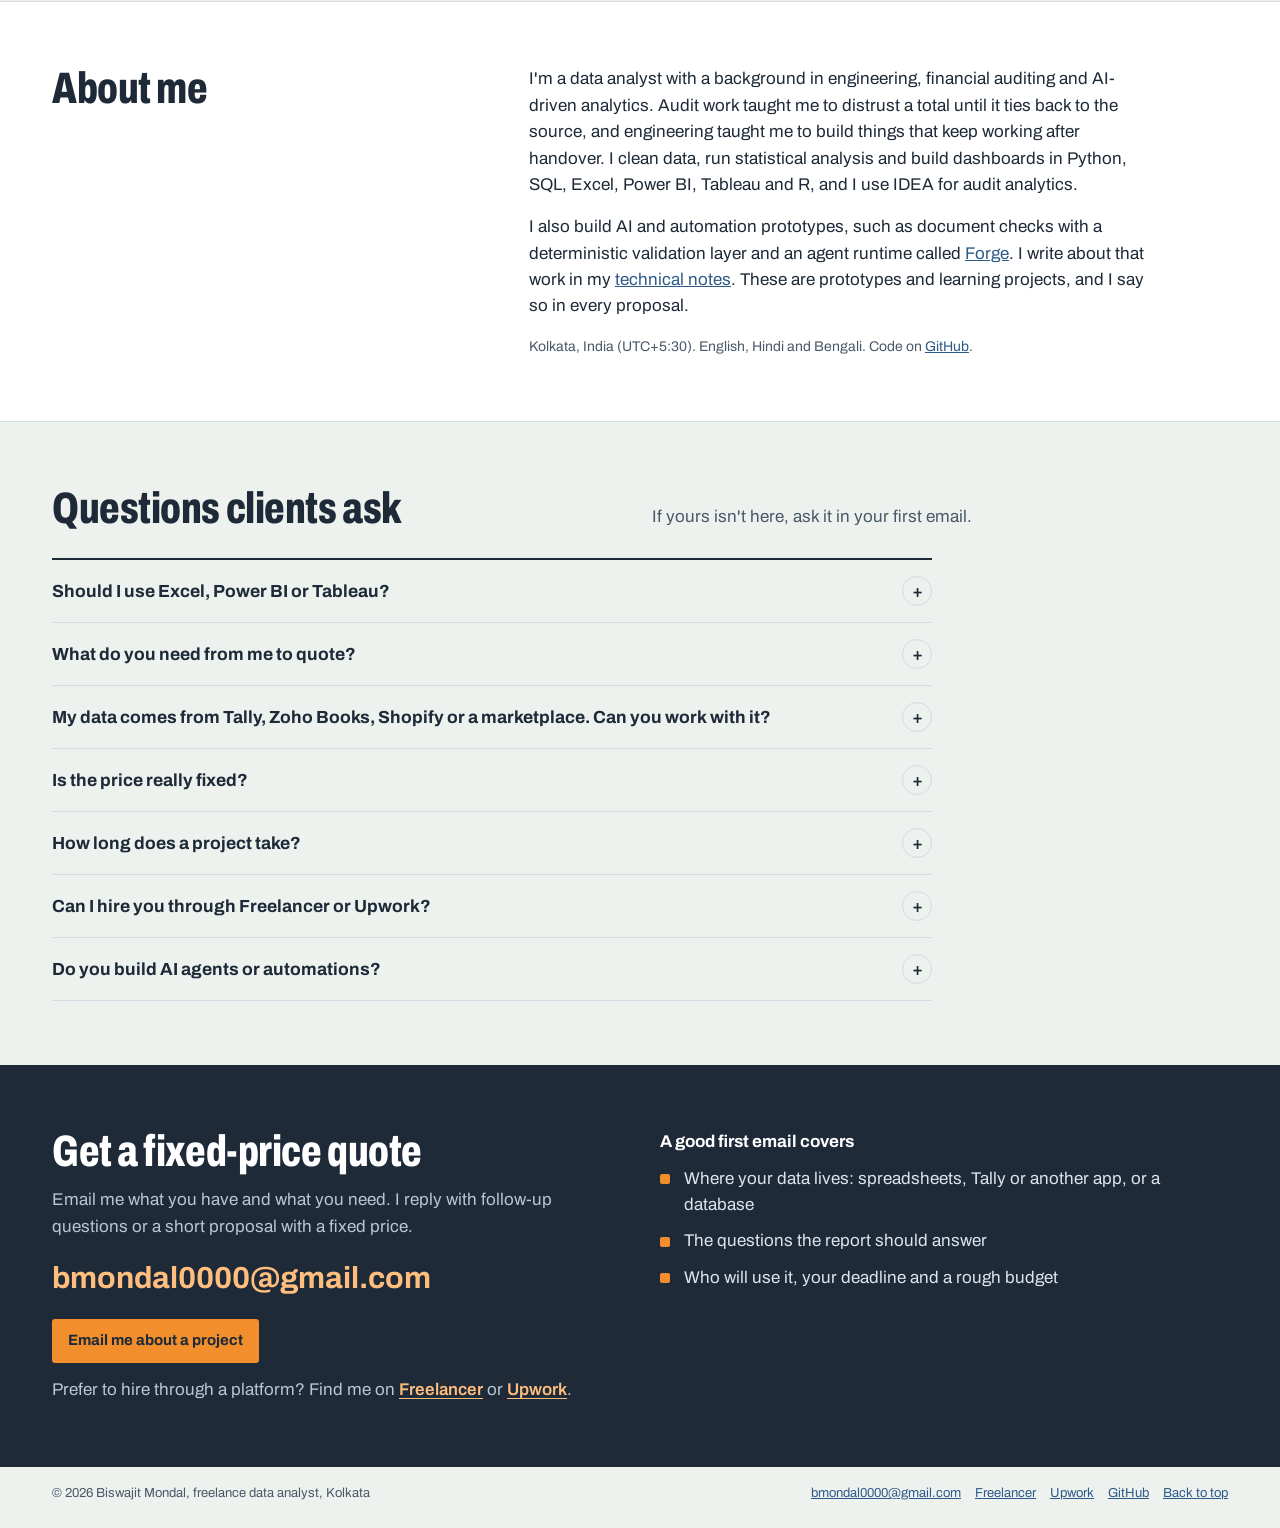
==== commit 0d892485: "Raise starter package to $100 (about ₹8,000)" ====
--- a/index.html
+++ b/index.html
@@ -29,8 +29,8 @@
 <script type="application/ld+json">
 {"@context":"https://schema.org","@graph":[
 {"@type":"Person","@id":"https://sciencenerd-des.github.io/#me","name":"Biswajit Mondal","jobTitle":"Freelance Data Analyst","email":"mailto:bmondal0000@gmail.com","url":"https://sciencenerd-des.github.io/","image":"https://sciencenerd-des.github.io/images/avatar.jpg","address":{"@type":"PostalAddress","addressLocality":"Kolkata","addressCountry":"IN"},"sameAs":["https://github.com/sciencenerd-des","https://www.freelancer.com/u/biswajitm024","https://www.upwork.com/freelancers/~01228b6c590d97c3cc"],"knowsLanguage":["en","hi","bn"],"knowsAbout":["Excel","Power BI","Tableau","SQL","Python","R","IDEA","Data cleaning","Dashboard design","Financial audit analytics","GST reconciliation"]},
-{"@type":"ProfessionalService","name":"Biswajit Mondal, freelance data analysis","url":"https://sciencenerd-des.github.io/","provider":{"@id":"https://sciencenerd-des.github.io/#me"},"areaServed":["IN","Worldwide"],"priceRange":"$50 to $1,000 per project","makesOffer":[
-{"@type":"Offer","name":"Dashboard audit or data cleanup","priceSpecification":{"@type":"PriceSpecification","minPrice":50,"priceCurrency":"USD"}},
+{"@type":"ProfessionalService","name":"Biswajit Mondal, freelance data analysis","url":"https://sciencenerd-des.github.io/","provider":{"@id":"https://sciencenerd-des.github.io/#me"},"areaServed":["IN","Worldwide"],"priceRange":"$100 to $1,000 per project","makesOffer":[
+{"@type":"Offer","name":"Dashboard audit or data cleanup","priceSpecification":{"@type":"PriceSpecification","minPrice":100,"priceCurrency":"USD"}},
 {"@type":"Offer","name":"Single dashboard","priceSpecification":{"@type":"PriceSpecification","minPrice":200,"maxPrice":500,"priceCurrency":"USD"}},
 {"@type":"Offer","name":"Multi-page dashboard","priceSpecification":{"@type":"PriceSpecification","minPrice":500,"maxPrice":1000,"priceCurrency":"USD"}},
 {"@type":"Offer","name":"Fixed-price project for clients in India","priceSpecification":{"@type":"PriceSpecification","price":35000,"priceCurrency":"INR"}}]}
@@ -212,7 +212,7 @@
     <div class="tiers">
       <article class="tier">
         <h3>Dashboard audit or data cleanup</h3>
-        <p class="price">From $50 <small>about &#8377;4,000</small></p>
+        <p class="price">From $100 <small>about &#8377;8,000</small></p>
         <p>A review of an existing dashboard or workbook, or messy exports turned into tidy, documented tables.</p>
         <ul><li>A list of the issues found, with fixes</li><li>Clean tables you can reuse every month</li></ul>
       </article>
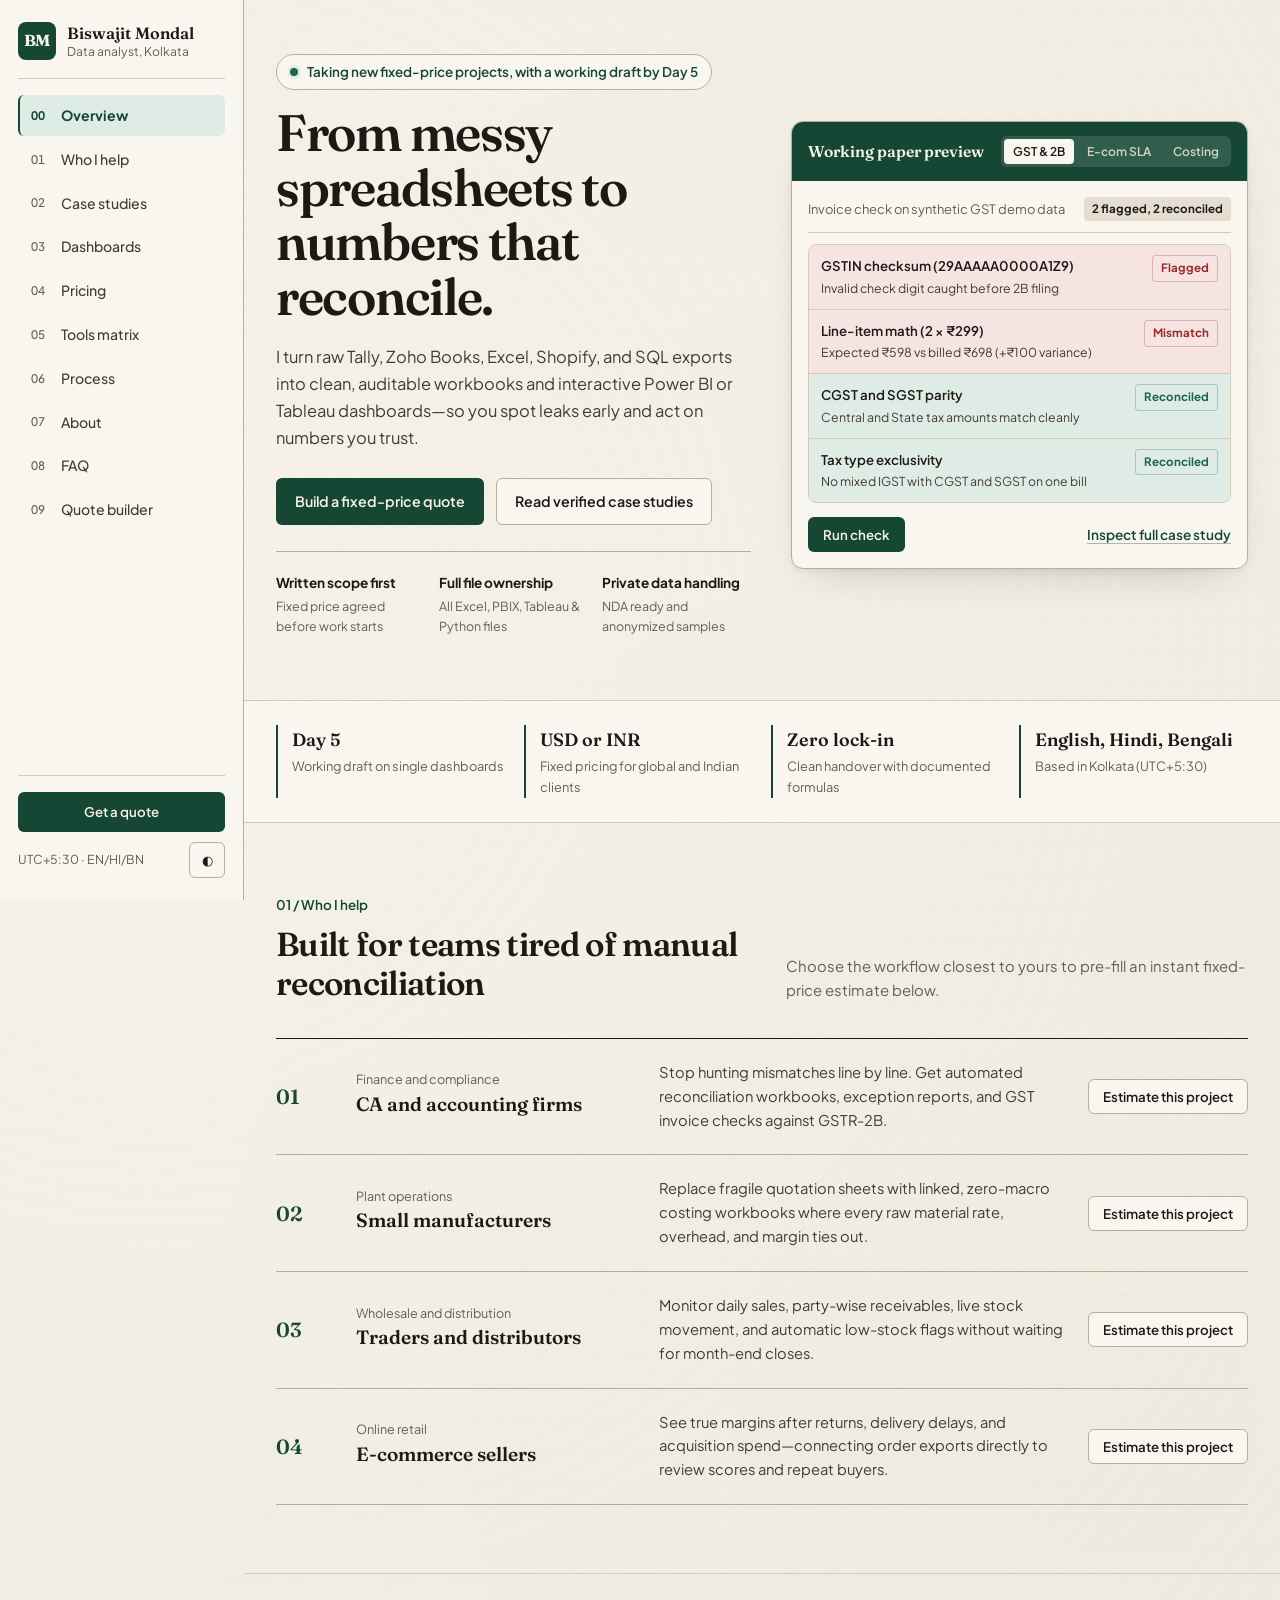
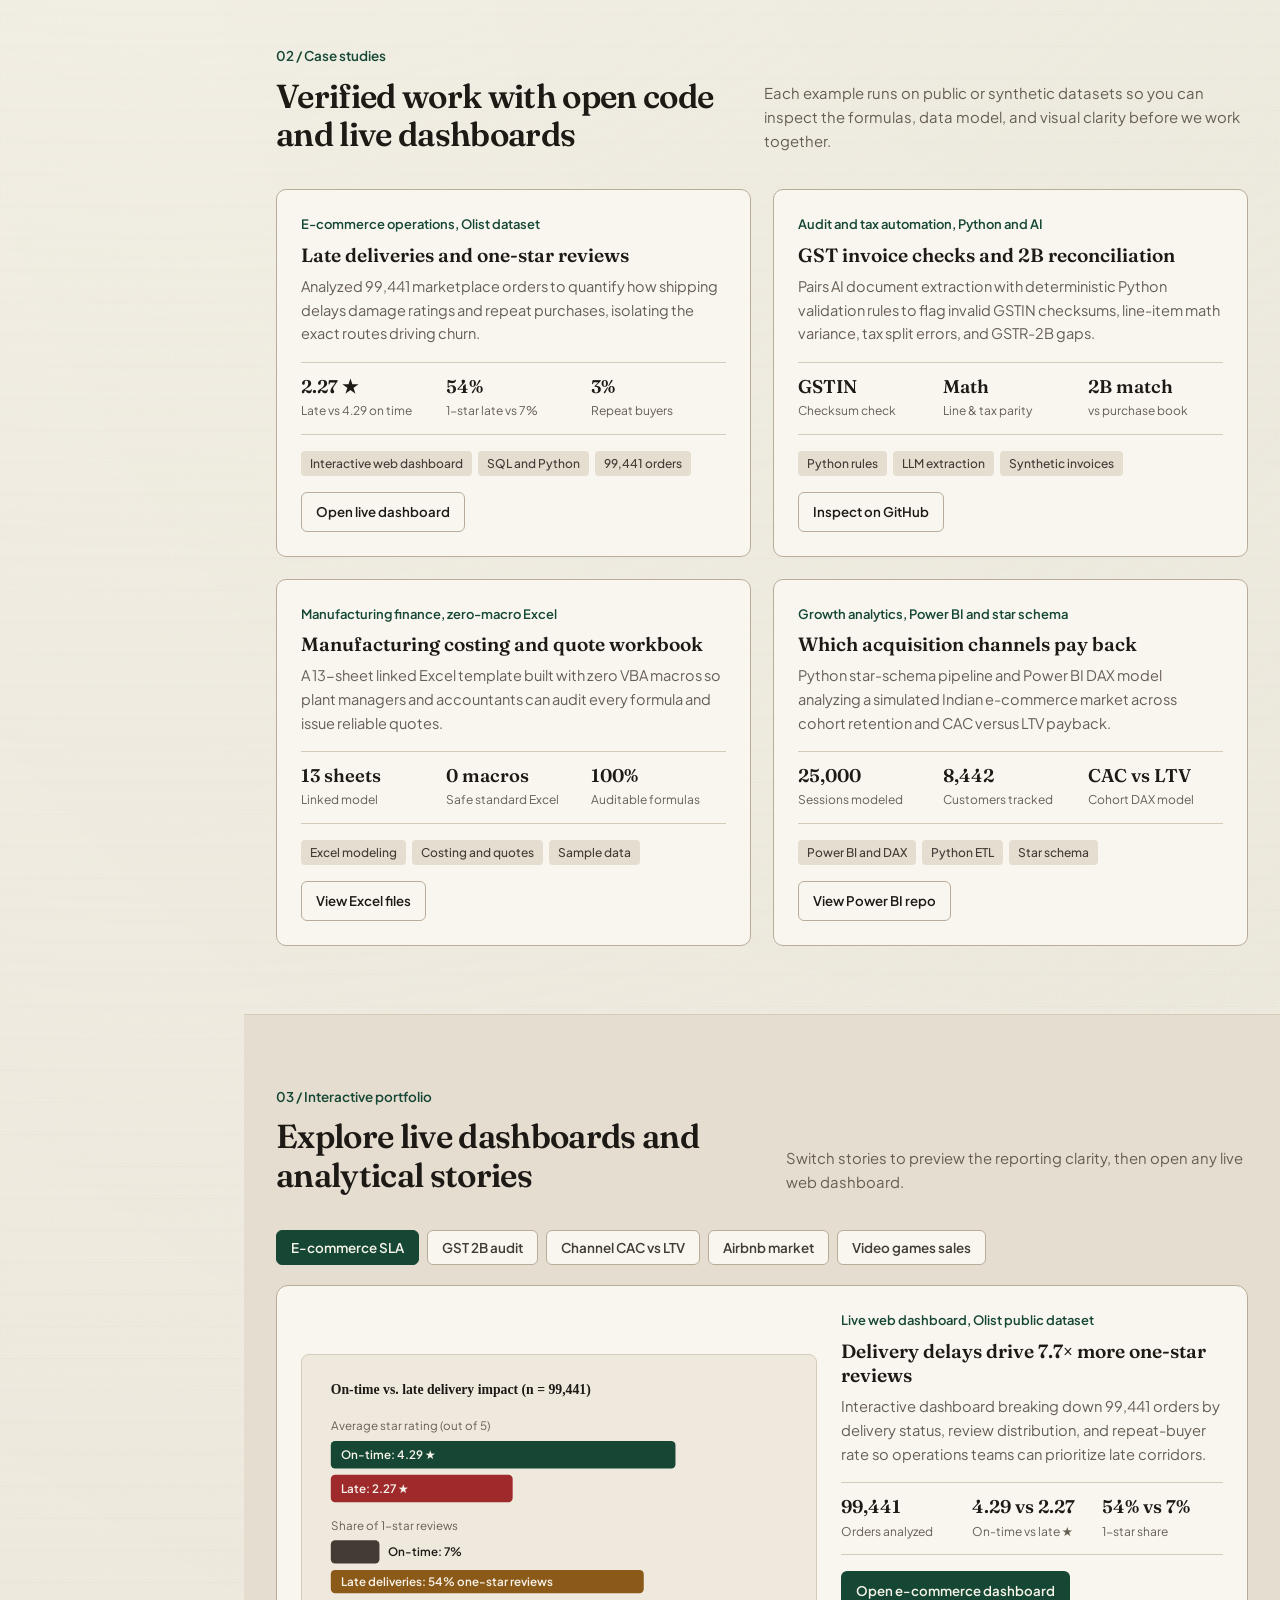
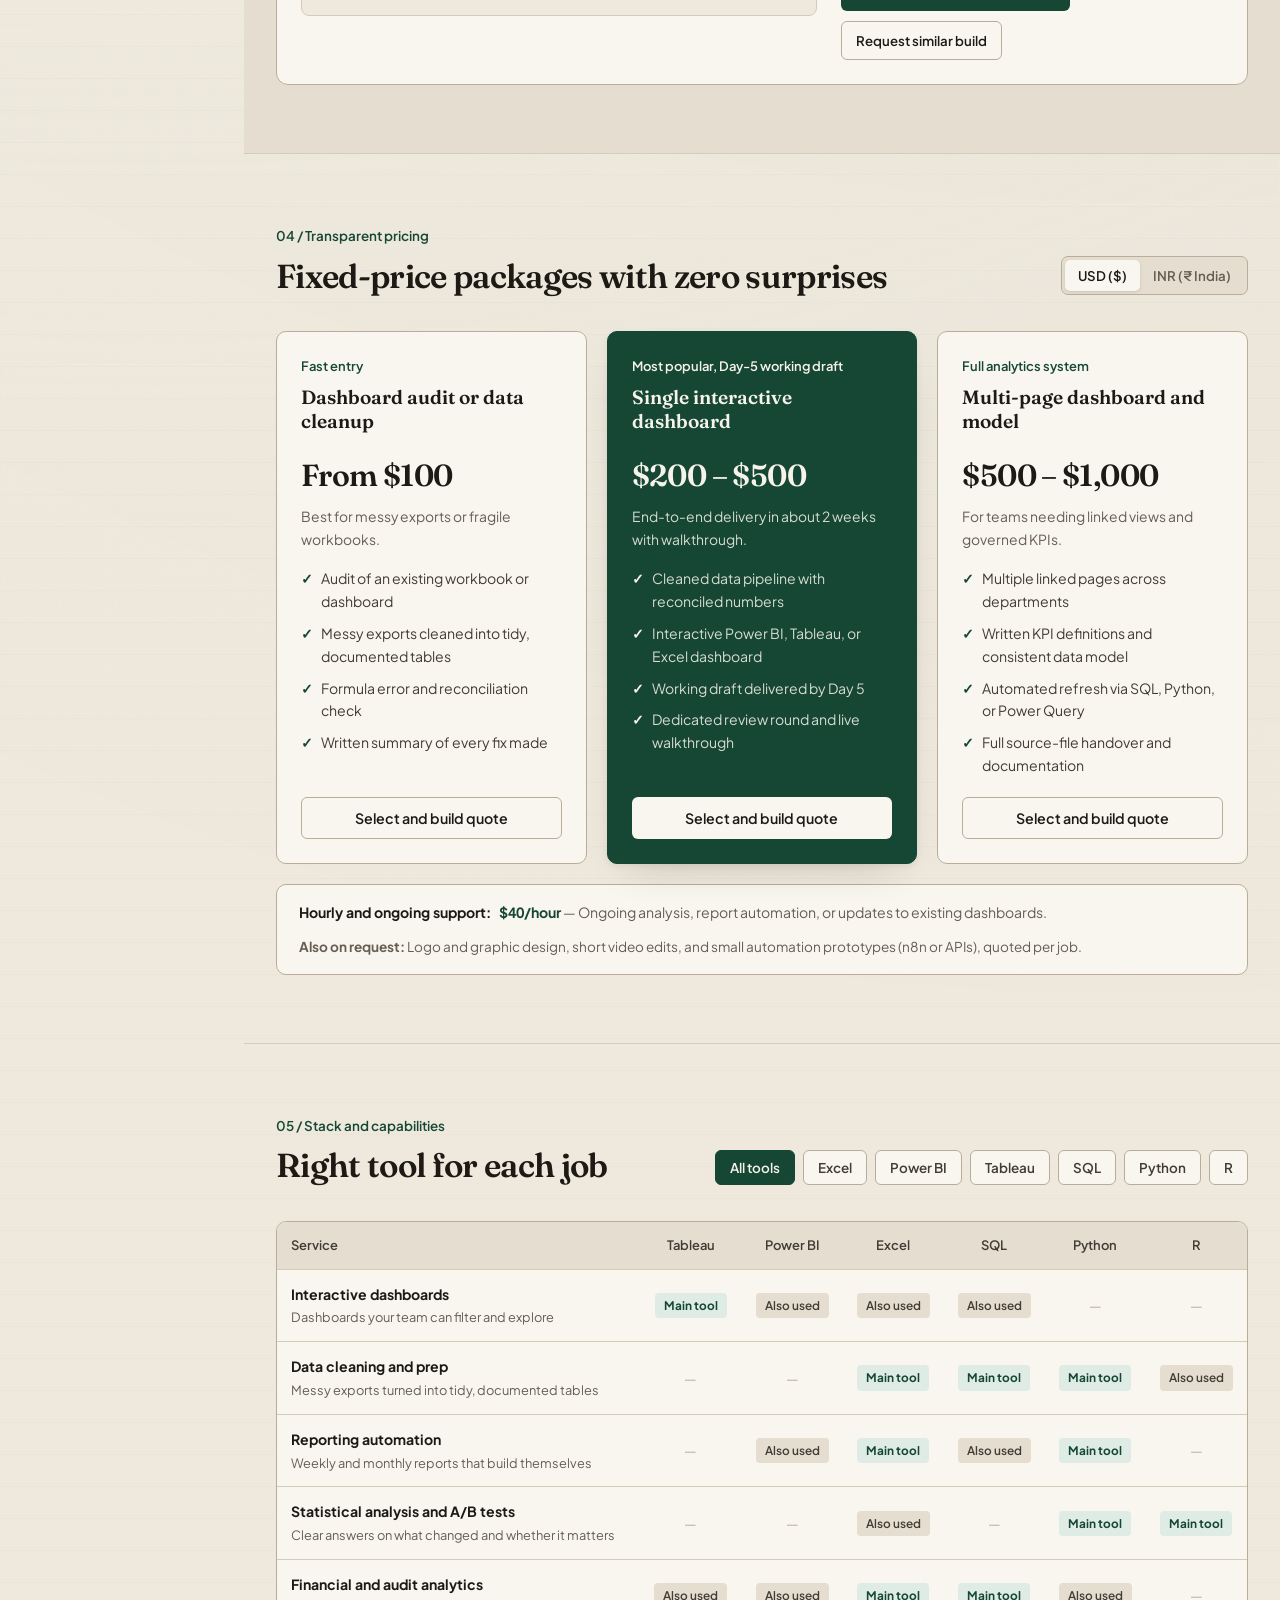
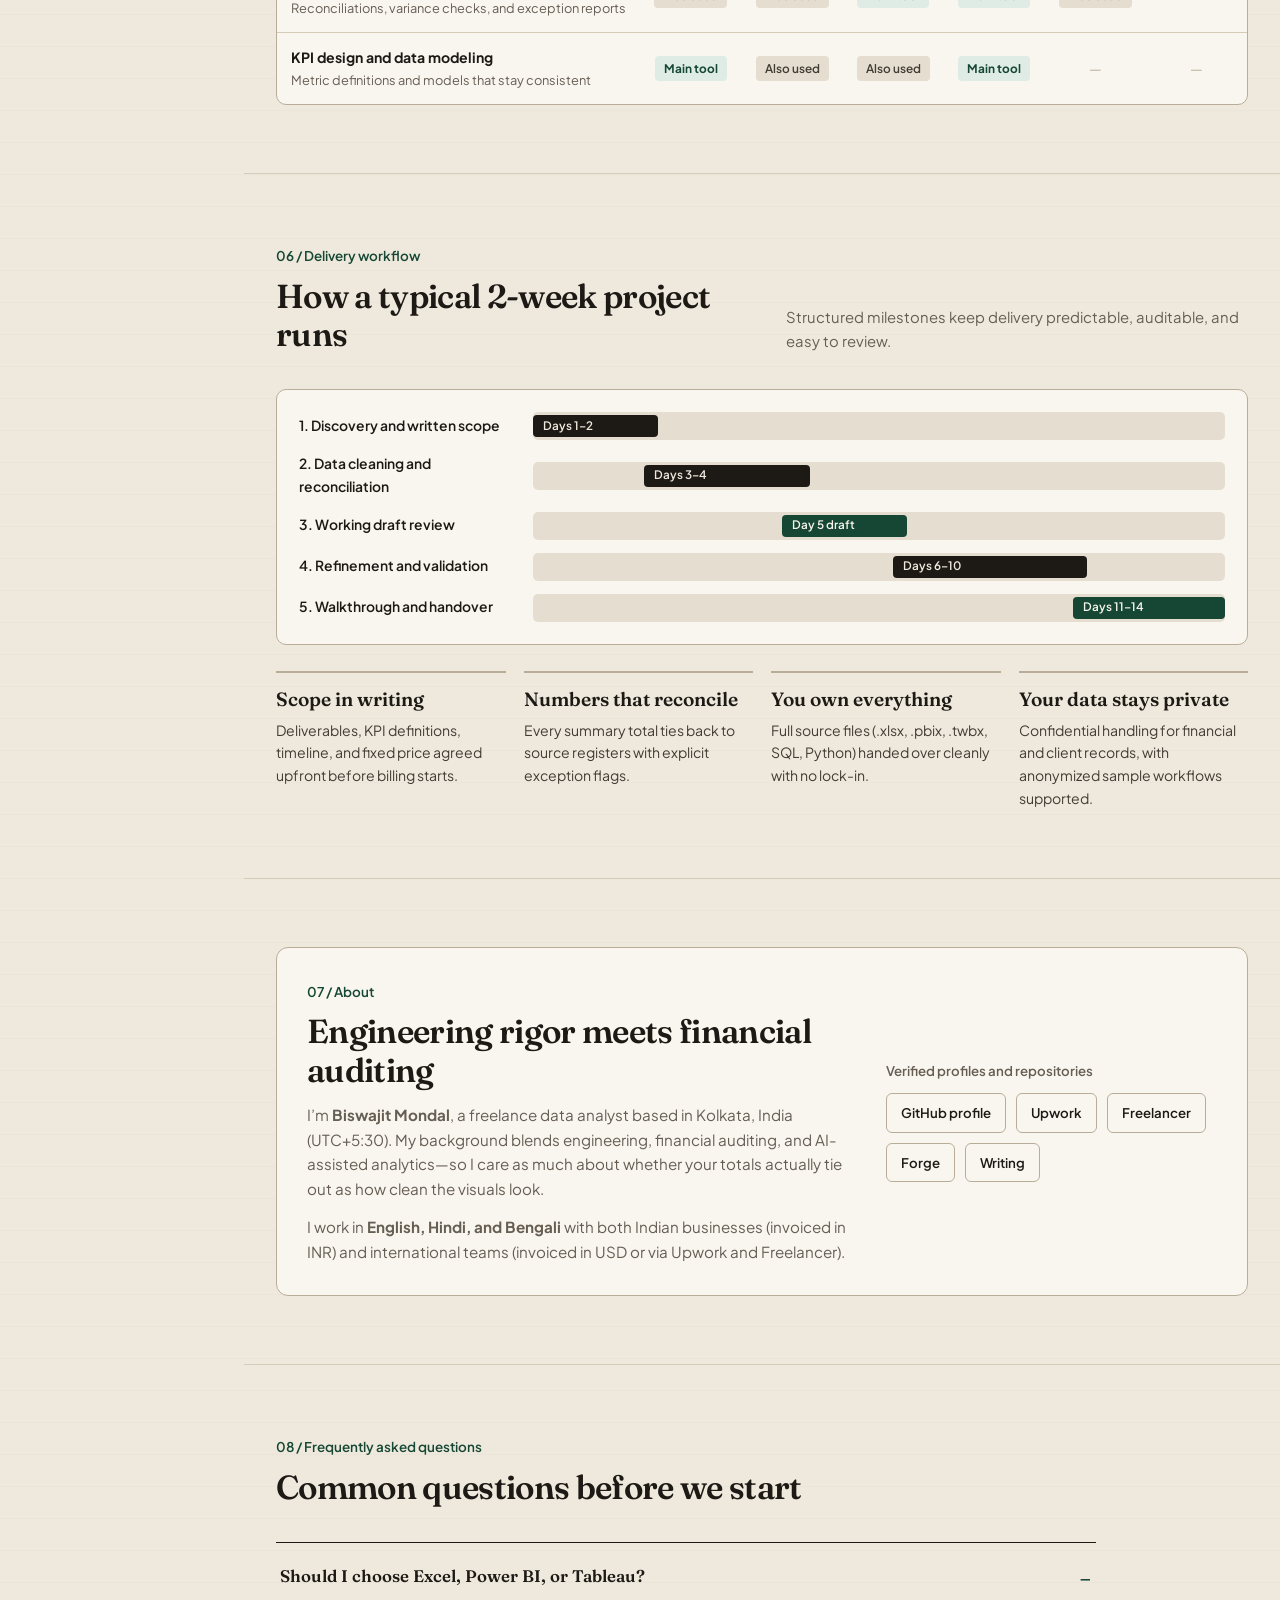
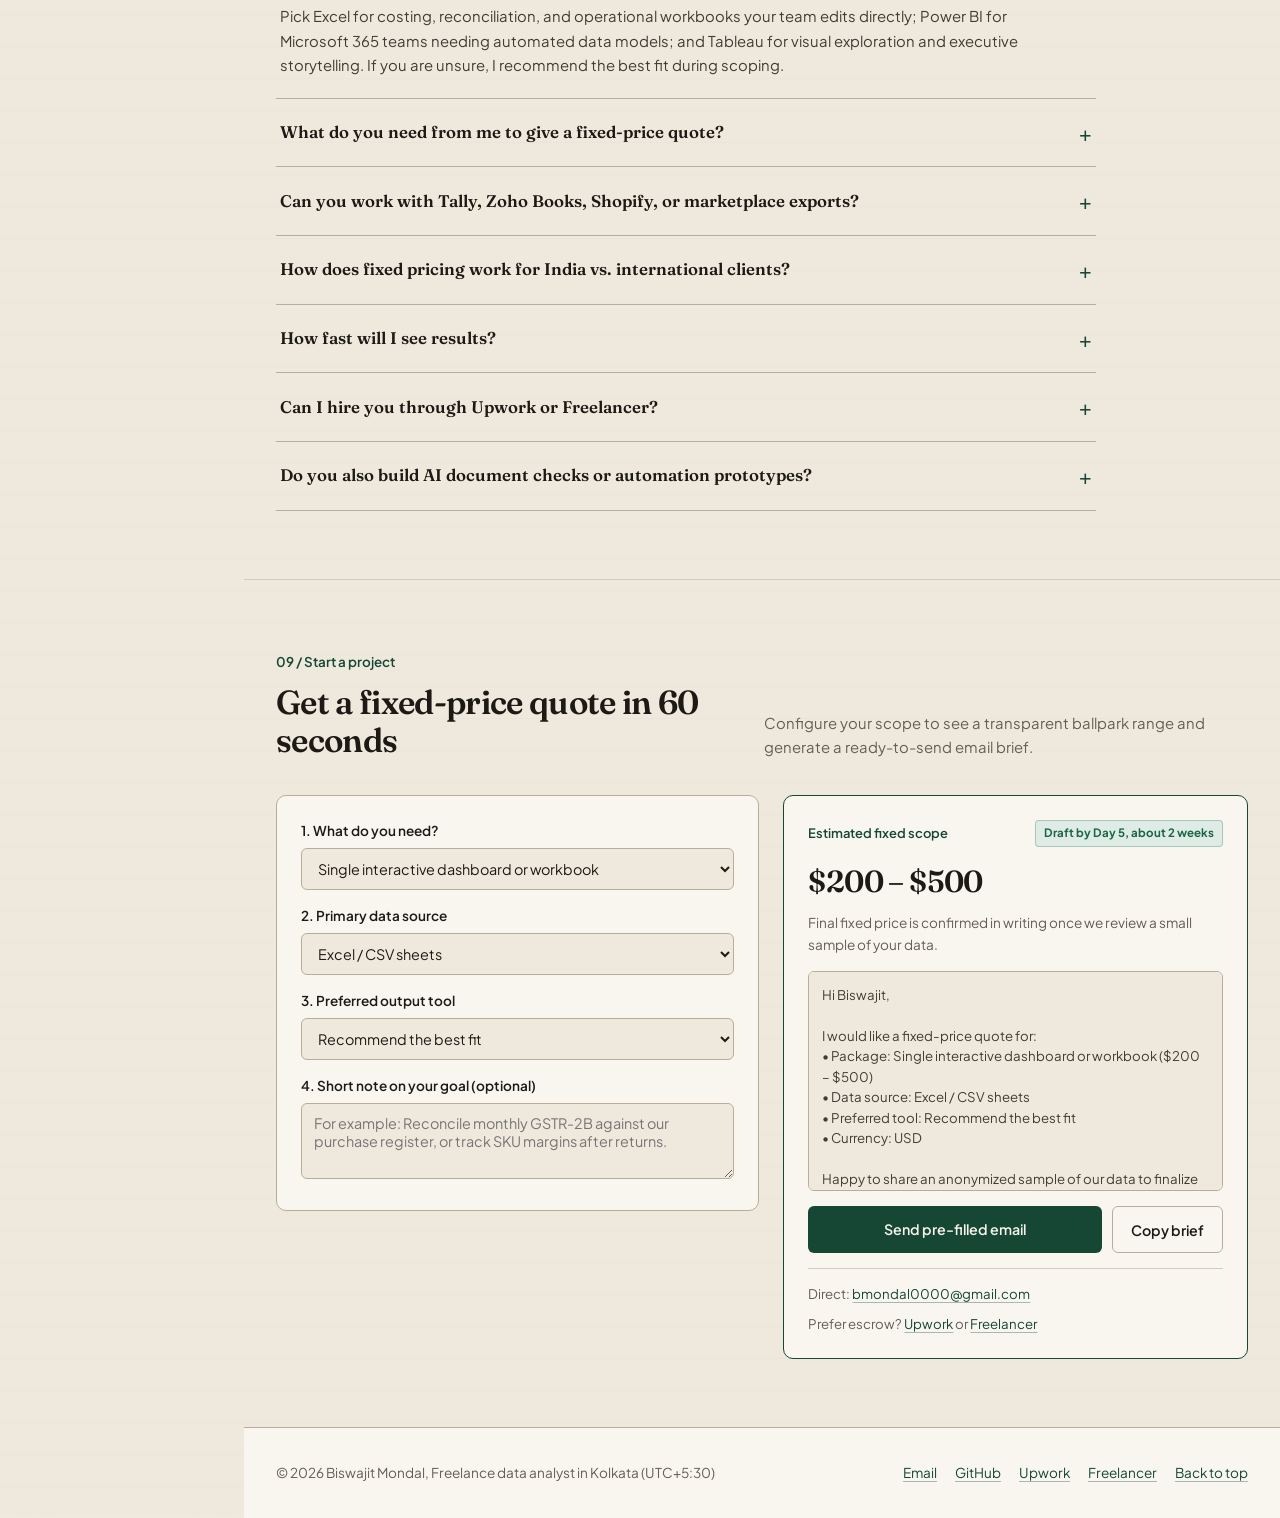
==== commit 5ac0b5b7: "Portfolio rehaul: new design, palette, robots.txt and sitemap" ====
--- a/index.html
+++ b/index.html
@@ -1,344 +1,2468 @@
 <!DOCTYPE html>
-<html lang="en">
+<html lang="en" data-theme="light">
 <head>
-<meta charset="utf-8">
-<meta name="viewport" content="width=device-width, initial-scale=1">
-<title>Biswajit Mondal | Freelance Data Analyst in India: Excel, Power BI and Tableau</title>
-<meta name="description" content="Freelance data analyst in Kolkata with an engineering and financial audit background. Fixed-price Excel workbooks, Power BI and Tableau dashboards, and data cleanup for CA firms, manufacturers, traders and e-commerce sellers.">
-<meta name="theme-color" content="#1E2A38">
-<link rel="canonical" href="https://sciencenerd-des.github.io/">
-<link rel="icon" href="favicon.svg" type="image/svg+xml">
-<meta property="og:type" content="website">
-<meta property="og:site_name" content="Biswajit Mondal">
-<meta property="og:locale" content="en_IN">
-<meta property="og:title" content="Biswajit Mondal | Fixed-price dashboards and Excel workbooks for small businesses">
-<meta property="og:description" content="From messy spreadsheets to numbers you can act on. Excel, Power BI and Tableau work at a fixed price, from a data analyst with a financial audit background.">
-<meta property="og:url" content="https://sciencenerd-des.github.io/">
-<meta property="og:image" content="https://sciencenerd-des.github.io/images/india-d1.jpg">
-<meta property="og:image:width" content="1600">
-<meta property="og:image:height" content="1280">
-<meta property="og:image:alt" content="India trade overview dashboard built in Tableau">
-<meta name="twitter:card" content="summary_large_image">
-<meta name="twitter:title" content="Biswajit Mondal | Fixed-price dashboards and Excel workbooks for small businesses">
-<meta name="twitter:description" content="From messy spreadsheets to numbers you can act on. Excel, Power BI and Tableau work at a fixed price.">
-<meta name="twitter:image" content="https://sciencenerd-des.github.io/images/india-d1.jpg">
-<link rel="preconnect" href="https://fonts.googleapis.com">
-<link rel="preconnect" href="https://fonts.gstatic.com" crossorigin>
-<link href="https://fonts.googleapis.com/css2?family=Archivo:wdth,wght@62..125,400..900&display=swap" rel="stylesheet">
-<link rel="stylesheet" href="style.css">
-<script type="application/ld+json">
-{"@context":"https://schema.org","@graph":[
-{"@type":"Person","@id":"https://sciencenerd-des.github.io/#me","name":"Biswajit Mondal","jobTitle":"Freelance Data Analyst","email":"mailto:bmondal0000@gmail.com","url":"https://sciencenerd-des.github.io/","image":"https://sciencenerd-des.github.io/images/avatar.jpg","address":{"@type":"PostalAddress","addressLocality":"Kolkata","addressCountry":"IN"},"sameAs":["https://github.com/sciencenerd-des","https://www.freelancer.com/u/biswajitm024","https://www.upwork.com/freelancers/~01228b6c590d97c3cc"],"knowsLanguage":["en","hi","bn"],"knowsAbout":["Excel","Power BI","Tableau","SQL","Python","R","IDEA","Data cleaning","Dashboard design","Financial audit analytics","GST reconciliation"]},
-{"@type":"ProfessionalService","name":"Biswajit Mondal, freelance data analysis","url":"https://sciencenerd-des.github.io/","provider":{"@id":"https://sciencenerd-des.github.io/#me"},"areaServed":["IN","Worldwide"],"priceRange":"$100 to $1,000 per project","makesOffer":[
-{"@type":"Offer","name":"Dashboard audit or data cleanup","priceSpecification":{"@type":"PriceSpecification","minPrice":100,"priceCurrency":"USD"}},
-{"@type":"Offer","name":"Single dashboard","priceSpecification":{"@type":"PriceSpecification","minPrice":200,"maxPrice":500,"priceCurrency":"USD"}},
-{"@type":"Offer","name":"Multi-page dashboard","priceSpecification":{"@type":"PriceSpecification","minPrice":500,"maxPrice":1000,"priceCurrency":"USD"}},
-{"@type":"Offer","name":"Fixed-price project for clients in India","priceSpecification":{"@type":"PriceSpecification","price":35000,"priceCurrency":"INR"}}]}
-]}
-</script>
-<script type="application/ld+json">
-{"@context": "https://schema.org", "@type": "FAQPage", "mainEntity": [{"@type": "Question", "name": "Should I use Excel, Power BI or Tableau?", "acceptedAnswer": {"@type": "Answer", "text": "Usually whatever your team already opens every day. Excel suits small teams and anything you'll print or email. Power BI suits teams on Microsoft 365 who want shared, refreshable reports. Tableau suits richer exploration. I'll recommend one on the scoping call and explain why."}}, {"@type": "Question", "name": "What do you need from me to quote?", "acceptedAnswer": {"@type": "Answer", "text": "A sample of the data (a few months of exports is enough), the questions the report should answer, who will use it, and your deadline. I reply with follow-up questions or a fixed price and scope."}}, {"@type": "Question", "name": "My data comes from Tally, Zoho Books, Shopify or a marketplace. Can you work with it?", "acceptedAnswer": {"@type": "Answer", "text": "If it exports to Excel or CSV, yes. I'll set up the cleaning steps so next month's export drops in without redoing the work."}}, {"@type": "Question", "name": "Is the price really fixed?", "acceptedAnswer": {"@type": "Answer", "text": "Yes, for the written scope. If you ask for something outside it, I'll quote that change separately before doing it, so there are no surprise bills."}}, {"@type": "Question", "name": "How long does a project take?", "acceptedAnswer": {"@type": "Answer", "text": "A single dashboard takes about two weeks, with a working draft by day five. A cleanup or audit is often a few days. Larger multi-page work gets a dated plan in the scope."}}, {"@type": "Question", "name": "Can I hire you through Freelancer or Upwork?", "acceptedAnswer": {"@type": "Answer", "text": "Yes. You can hire me directly by email, or through Freelancer or Upwork if you prefer the platform's payment protection. The scope and process are the same either way."}}, {"@type": "Question", "name": "Do you build AI agents or automations?", "acceptedAnswer": {"@type": "Answer", "text": "I build small prototypes and internal tools with n8n, APIs, RAG and LLM document checks, like the GST invoice-check demo above. I'm not offering production-grade AI systems, and I'll tell you plainly if your project needs one."}}]}
-</script>
+  <meta charset="UTF-8">
+  <meta name="viewport" content="width=device-width, initial-scale=1.0">
+  <title>Biswajit Mondal | Freelance Data Analyst — Excel, Power BI, Tableau &amp; GST Reconciliation</title>
+  <meta name="description" content="Freelance data analyst in Kolkata helping CA firms, manufacturers, traders, and e-commerce sellers turn messy Tally, Excel, and SQL exports into reconciled workbooks and fixed-price dashboards. Working draft by Day 5.">
+  <meta name="robots" content="index, follow, max-image-preview:large">
+  <meta name="author" content="Biswajit Mondal">
+  <meta name="theme-color" content="#efe9dd">
+  <link rel="canonical" href="https://sciencenerd-des.github.io/">
+  <link rel="alternate" hreflang="en-IN" href="https://sciencenerd-des.github.io/">
+  <link rel="alternate" hreflang="x-default" href="https://sciencenerd-des.github.io/">
+
+  <!-- Open Graph -->
+  <meta property="og:type" content="website">
+  <meta property="og:locale" content="en_IN">
+  <meta property="og:site_name" content="Biswajit Mondal — Data Analytics &amp; Reconciliation">
+  <meta property="og:title" content="Biswajit Mondal | Fixed-Price Dashboards, Excel Automation &amp; Audit Analytics">
+  <meta property="og:description" content="Turn messy Tally, Excel, marketplace, or database exports into clean workbooks and dashboards that reconcile. Fixed-price scope, Day-5 draft, full file ownership.">
+  <meta property="og:url" content="https://sciencenerd-des.github.io/">
+
+  <!-- Twitter Card -->
+  <meta name="twitter:card" content="summary_large_image">
+  <meta name="twitter:title" content="Biswajit Mondal | Freelance Data Analyst (Excel, Power BI, Tableau, Python)">
+  <meta name="twitter:description" content="Fixed-price dashboards, GST &amp; 2B reconciliation, and automated reporting for CA firms, manufacturers, traders, and e-commerce sellers.">
+
+  <!-- Inline SVG Favicon -->
+  <link rel="icon" type="image/svg+xml" href="data:image/svg+xml,%3Csvg xmlns='http://www.w3.org/2000/svg' viewBox='0 0 64 64'%3E%3Crect width='64' height='64' rx='10' fill='%23154734'/%3E%3Ctext x='50%25' y='55%25' dominant-baseline='middle' text-anchor='middle' font-family='Georgia,serif' font-weight='700' font-size='28' fill='%23f7f2e8'%3EBM%3C/text%3E%3C/svg%3E">
+
+  <!-- Distinctive Typography: Fraunces (display serif) + Plus Jakarta Sans (humanist body) -->
+  <link rel="preconnect" href="https://fonts.googleapis.com">
+  <link rel="preconnect" href="https://fonts.gstatic.com" crossorigin>
+  <link href="https://fonts.googleapis.com/css2?family=Fraunces:opsz,wght@9..144,500;9..144,600;9..144,700&family=Plus+Jakarta+Sans:wght@400;500;600;700&display=swap" rel="stylesheet">
+
+  <!-- Structured Data (JSON-LD) -->
+  <script type="application/ld+json">
+  {
+    "@context": "https://schema.org",
+    "@graph": [
+      {
+        "@type": "WebSite",
+        "@id": "https://sciencenerd-des.github.io/#website",
+        "url": "https://sciencenerd-des.github.io/",
+        "name": "Biswajit Mondal — Freelance Data Analyst",
+        "inLanguage": "en-IN"
+      },
+      {
+        "@type": "Person",
+        "@id": "https://sciencenerd-des.github.io/#person",
+        "name": "Biswajit Mondal",
+        "jobTitle": "Freelance Data Analyst",
+        "description": "Freelance data analyst based in Kolkata specializing in Excel automation, Power BI, Tableau, SQL, Python, financial reconciliations, and GST invoice validation.",
+        "url": "https://sciencenerd-des.github.io/",
+        "email": "mailto:bmondal0000@gmail.com",
+        "address": {
+          "@type": "PostalAddress",
+          "addressLocality": "Kolkata",
+          "addressRegion": "West Bengal",
+          "addressCountry": "IN"
+        },
+        "knowsLanguage": ["English", "Hindi", "Bengali"],
+        "sameAs": [
+          "https://github.com/sciencenerd-des",
+          "https://www.upwork.com/freelancers/~01228b6c590d97c3cc",
+          "https://www.freelancer.com/u/biswajitm024"
+        ]
+      },
+      {
+        "@type": "ProfessionalService",
+        "@id": "https://sciencenerd-des.github.io/#service",
+        "name": "Biswajit Mondal Data Analytics & Reporting",
+        "url": "https://sciencenerd-des.github.io/",
+        "provider": { "@id": "https://sciencenerd-des.github.io/#person" },
+        "areaServed": ["India", "Worldwide"],
+        "priceRange": "$100 - $1,000 / ₹8,000 - ₹35,000+",
+        "email": "mailto:bmondal0000@gmail.com",
+        "hasOfferCatalog": {
+          "@type": "OfferCatalog",
+          "name": "Fixed-Price Data Analytics Packages",
+          "itemListElement": [
+            {
+              "@type": "Offer",
+              "name": "Dashboard Audit or Data Cleanup",
+              "description": "Audit of an existing workbook or dashboard, or turning messy exports into tidy, documented tables.",
+              "priceCurrency": "USD",
+              "price": "100"
+            },
+            {
+              "@type": "Offer",
+              "name": "Single Interactive Dashboard",
+              "description": "Interactive dashboard built on cleaned data with a working draft by Day 5, review round, and walkthrough.",
+              "priceCurrency": "USD",
+              "priceSpecification": {
+                "@type": "PriceSpecification",
+                "minPrice": "200",
+                "maxPrice": "500",
+                "priceCurrency": "USD"
+              }
+            },
+            {
+              "@type": "Offer",
+              "name": "Multi-Page Dashboard & Data Model",
+              "description": "Multiple linked dashboard pages with written KPI definitions, consistent data model, and full source-file handover.",
+              "priceCurrency": "USD",
+              "priceSpecification": {
+                "@type": "PriceSpecification",
+                "minPrice": "500",
+                "maxPrice": "1000",
+                "priceCurrency": "USD"
+              }
+            }
+          ]
+        }
+      },
+      {
+        "@type": "FAQPage",
+        "@id": "https://sciencenerd-des.github.io/#faq",
+        "mainEntity": [
+          {
+            "@type": "Question",
+            "name": "Should I choose Excel, Power BI, or Tableau for my project?",
+            "acceptedAnswer": {
+              "@type": "Answer",
+              "text": "Choose Excel for costing, reconciliation, and operational workbooks your team edits directly; Power BI for Microsoft 365 teams needing automated star-schema models; and Tableau for visual exploration and executive storytelling. I help you pick the right tool before we start."
+            }
+          },
+          {
+            "@type": "Question",
+            "name": "What do you need from me to give a fixed-price quote?",
+            "acceptedAnswer": {
+              "@type": "Answer",
+              "text": "A short description of the decisions you want to make, a small anonymized sample of your exports or current workbook, and your target tool or timeline. You receive a written fixed-price scope before any work begins."
+            }
+          },
+          {
+            "@type": "Question",
+            "name": "Can you work with Tally, Zoho Books, Shopify, or marketplace exports?",
+            "acceptedAnswer": {
+              "@type": "Answer",
+              "text": "Yes. Most projects start from messy CSV or Excel exports from Tally, Zoho Books, Shopify, Amazon/Flipkart marketplaces, or SQL databases, which are cleaned into documented, repeatable pipelines."
+            }
+          },
+          {
+            "@type": "Question",
+            "name": "How does fixed pricing work for Indian vs. international clients?",
+            "acceptedAnswer": {
+              "@type": "Answer",
+              "text": "International projects are quoted in USD ($100+ for audits/cleanups, $200–$500 for single dashboards, $500–$1,000 for multi-page models, or $40/hour). Indian clients can be invoiced in INR (from ₹8,000 for cleanups, about ₹35,000 per project, or about ₹4,000/hour for open-ended work)."
+            }
+          },
+          {
+            "@type": "Question",
+            "name": "How fast is the turnaround time?",
+            "acceptedAnswer": {
+              "@type": "Answer",
+              "text": "Audits and data cleanups typically finish within 2–4 days. A single interactive dashboard delivers a working draft by Day 5 and completes end-to-end in about 2 weeks including a review round and walkthrough."
+            }
+          },
+          {
+            "@type": "Question",
+            "name": "Can I hire you through Upwork or Freelancer?",
+            "acceptedAnswer": {
+              "@type": "Answer",
+              "text": "Yes. You can contract directly via email and invoice, or hire through my verified Upwork or Freelancer profiles for escrow protection."
+            }
+          },
+          {
+            "@type": "Question",
+            "name": "Do you also build AI document checks or workflow automation prototypes?",
+            "acceptedAnswer": {
+              "@type": "Answer",
+              "text": "Yes. On request, I build targeted automation prototypes using Python, n8n, APIs, RAG, and LLM-assisted document checks (such as GST invoice validation combined with deterministic rules), quoted per job."
+            }
+          }
+        ]
+      }
+    ]
+  }
+  </script>
+
+  <style>
+    :root {
+      --bg: #efe9dd;
+      --surface: #f9f6f0;
+      --surface-recess: #e5ddd0;
+      --ink: #1d1a16;
+      --ink-2: #423c35;
+      --muted: #665e53;
+      --rule: #d5cbb9;
+      --rule-strong: #b9ad99;
+
+      --accent: #154734;
+      --accent-hover: #0f3627;
+      --accent-ink: #f7f3eb;
+      --accent-soft: #dfece6;
+
+      --flag: #9e2a2b;
+      --flag-soft: #f6e4e2;
+      --warn: #8c5a18;
+      --warn-soft: #f4ead6;
+      --pass: #1b6548;
+      --pass-soft: #dfece6;
+
+      --shadow-ledger: 0 18px 40px -22px rgba(29, 26, 22, 0.24), 0 2px 6px rgba(29, 26, 22, 0.06);
+      --sidebar-w: 244px;
+      --max-w: 1120px;
+      --font-display: 'Fraunces', Georgia, 'Times New Roman', serif;
+      --font-body: 'Plus Jakarta Sans', -apple-system, BlinkMacSystemFont, 'Segoe UI', sans-serif;
+    }
+
+    [data-theme="dark"] {
+      --bg: #171512;
+      --surface: #211e1a;
+      --surface-recess: #2b2722;
+      --ink: #f3ede2;
+      --ink-2: #d2c8b8;
+      --muted: #9e9383;
+      --rule: #353029;
+      --rule-strong: #4d463c;
+
+      --accent: #68b894;
+      --accent-hover: #83cca9;
+      --accent-ink: #121714;
+      --accent-soft: rgba(104, 184, 148, 0.14);
+
+      --flag: #e07a7b;
+      --flag-soft: rgba(224, 122, 123, 0.14);
+      --warn: #e0b068;
+      --warn-soft: rgba(224, 176, 104, 0.14);
+      --pass: #68b894;
+      --pass-soft: rgba(104, 184, 148, 0.14);
+
+      --shadow-ledger: 0 22px 46px -22px rgba(0, 0, 0, 0.68);
+    }
+
+    *, *::before, *::after { box-sizing: border-box; }
+
+    html {
+      scroll-behavior: smooth;
+      font-family: var(--font-body);
+      background-color: var(--bg);
+      color: var(--ink);
+      line-height: 1.62;
+      -webkit-font-smoothing: antialiased;
+    }
+
+    body {
+      margin: 0;
+      overflow-x: hidden;
+      background-color: var(--bg);
+      background-image:
+        radial-gradient(circle at 12% 8%, rgba(255, 252, 245, 0.55), transparent 42%),
+        radial-gradient(circle at 88% 18%, rgba(21, 71, 52, 0.045), transparent 44%),
+        repeating-linear-gradient(
+          0deg,
+          transparent,
+          transparent 31px,
+          rgba(29, 26, 22, 0.018) 31px,
+          rgba(29, 26, 22, 0.018) 32px
+        );
+    }
+
+    [data-theme="dark"] body {
+      background-image:
+        radial-gradient(circle at 14% 8%, rgba(104, 184, 148, 0.06), transparent 40%),
+        repeating-linear-gradient(
+          0deg,
+          transparent,
+          transparent 31px,
+          rgba(243, 237, 226, 0.02) 31px,
+          rgba(243, 237, 226, 0.02) 32px
+        );
+    }
+
+    @media (prefers-reduced-motion: reduce) {
+      html { scroll-behavior: auto; }
+      *, *::before, *::after {
+        animation-duration: 0.01ms !important;
+        transition-duration: 0.01ms !important;
+      }
+    }
+
+    .skip-link {
+      position: absolute;
+      left: -9999px;
+      top: 0;
+      background: var(--accent);
+      color: var(--accent-ink);
+      padding: 10px 16px;
+      z-index: 1000;
+      font-weight: 600;
+    }
+    .skip-link:focus { left: 0; }
+
+    a {
+      color: var(--accent);
+      text-decoration: underline;
+      text-decoration-color: color-mix(in srgb, var(--accent) 35%, transparent);
+      text-underline-offset: 3px;
+      transition: color 0.15s ease, text-decoration-color 0.15s ease;
+    }
+    a:hover {
+      color: var(--accent-hover);
+      text-decoration-color: currentColor;
+    }
+
+    :focus-visible {
+      outline: 2px solid var(--accent);
+      outline-offset: 3px;
+    }
+
+    .num { font-variant-numeric: tabular-nums; }
+    .muted { color: var(--muted); }
+
+    @keyframes fadeLift {
+      from { opacity: 0; transform: translateY(14px); }
+      to { opacity: 1; transform: translateY(0); }
+    }
+    .reveal { animation: fadeLift 0.6s cubic-bezier(0.22, 1, 0.36, 1) both; }
+    .reveal-delay-1 { animation-delay: 0.08s; }
+    .reveal-delay-2 { animation-delay: 0.16s; }
+
+    /* ==========================================================================
+       Shell Layout — Persistent Architectural Sidebar (Desktop) + Slide Drawer
+       ========================================================================== */
+    .app-shell {
+      display: grid;
+      grid-template-columns: var(--sidebar-w) minmax(0, 1fr);
+      min-height: 100vh;
+    }
+
+    .sidebar {
+      position: sticky;
+      top: 0;
+      height: 100vh;
+      background: var(--surface);
+      border-right: 1px solid var(--rule-strong);
+      display: flex;
+      flex-direction: column;
+      padding: 22px 18px;
+      overflow-y: auto;
+      z-index: 60;
+    }
+
+    .sidebar-head {
+      display: flex;
+      align-items: center;
+      justify-content: space-between;
+      gap: 10px;
+      padding-bottom: 18px;
+      margin-bottom: 16px;
+      border-bottom: 1px solid var(--rule);
+    }
+
+    .brand {
+      display: flex;
+      align-items: center;
+      gap: 11px;
+      color: var(--ink);
+      text-decoration: none;
+      min-width: 0;
+    }
+    .brand:hover { text-decoration: none; color: var(--ink); }
+
+    .brand-seal {
+      width: 38px;
+      height: 38px;
+      border-radius: 8px;
+      background: var(--accent);
+      color: var(--accent-ink);
+      font-family: var(--font-display);
+      font-weight: 700;
+      font-size: 1rem;
+      display: grid;
+      place-items: center;
+      letter-spacing: -0.02em;
+      flex-shrink: 0;
+    }
+
+    .brand-text { display: flex; flex-direction: column; line-height: 1.22; min-width: 0; }
+    .brand-name {
+      font-family: var(--font-display);
+      font-weight: 600;
+      font-size: 1.02rem;
+      color: var(--ink);
+    }
+    .brand-sub { font-size: 0.76rem; color: var(--muted); }
+
+    .sidebar-close {
+      display: none;
+      width: 34px;
+      height: 34px;
+      border-radius: 6px;
+      border: 1px solid var(--rule-strong);
+      background: var(--bg);
+      color: var(--ink);
+      cursor: pointer;
+      font-size: 1.1rem;
+      align-items: center;
+      justify-content: center;
+    }
+
+    .sidebar-nav {
+      display: flex;
+      flex-direction: column;
+      gap: 3px;
+      flex: 1;
+    }
+
+    .side-link {
+      display: flex;
+      align-items: center;
+      gap: 10px;
+      padding: 9px 11px;
+      border-radius: 6px;
+      color: var(--ink-2);
+      text-decoration: none;
+      font-size: 0.88rem;
+      font-weight: 500;
+      border-left: 2.5px solid transparent;
+      transition: background 0.14s ease, color 0.14s ease, border-color 0.14s ease;
+    }
+    .side-link:hover {
+      background: var(--bg);
+      color: var(--ink);
+      text-decoration: none;
+    }
+    .side-link.active {
+      background: var(--accent-soft);
+      color: var(--accent);
+      font-weight: 700;
+      border-left-color: var(--accent);
+    }
+    .side-num {
+      font-size: 0.74rem;
+      color: var(--muted);
+      width: 20px;
+      flex-shrink: 0;
+      font-variant-numeric: tabular-nums;
+    }
+    .side-link.active .side-num { color: var(--accent); }
+
+    .sidebar-foot {
+      margin-top: 18px;
+      padding-top: 16px;
+      border-top: 1px solid var(--rule);
+      display: flex;
+      flex-direction: column;
+      gap: 10px;
+    }
+
+    .sidebar-meta {
+      font-size: 0.77rem;
+      color: var(--muted);
+      display: flex;
+      align-items: center;
+      justify-content: space-between;
+      gap: 8px;
+    }
+
+    .sidebar-backdrop {
+      display: none;
+      position: fixed;
+      inset: 0;
+      background: rgba(29, 26, 22, 0.45);
+      z-index: 55;
+    }
+    .sidebar-backdrop.open { display: block; }
+
+    .main-column {
+      min-width: 0;
+      display: flex;
+      flex-direction: column;
+    }
+
+    /* Mobile / Tablet Top Bar (shown when sidebar collapses) */
+    .mobile-topbar {
+      display: none;
+      position: sticky;
+      top: 0;
+      z-index: 50;
+      background: color-mix(in srgb, var(--bg) 92%, transparent);
+      backdrop-filter: blur(10px);
+      -webkit-backdrop-filter: blur(10px);
+      border-bottom: 1px solid var(--rule);
+      padding: 12px 20px;
+      align-items: center;
+      justify-content: space-between;
+      gap: 12px;
+    }
+
+    .container {
+      width: 100%;
+      max-width: var(--max-w);
+      margin: 0 auto;
+      padding: 0 32px;
+    }
+
+    .icon-btn {
+      width: 36px;
+      height: 36px;
+      border-radius: 6px;
+      border: 1px solid var(--rule-strong);
+      background: var(--surface);
+      color: var(--ink);
+      display: inline-grid;
+      place-items: center;
+      cursor: pointer;
+      transition: border-color 0.15s ease;
+    }
+    .icon-btn:hover { border-color: var(--accent); }
+
+    .btn {
+      display: inline-flex;
+      align-items: center;
+      justify-content: center;
+      gap: 8px;
+      padding: 11px 18px;
+      border-radius: 6px;
+      font-family: var(--font-body);
+      font-weight: 600;
+      font-size: 0.89rem;
+      border: 1px solid transparent;
+      cursor: pointer;
+      text-decoration: none;
+      white-space: nowrap;
+      transition: background 0.15s ease, border-color 0.15s ease, color 0.15s ease, transform 0.12s ease;
+    }
+    .btn:hover { text-decoration: none; }
+    .btn:active { transform: translateY(1px); }
+
+    .btn-primary { background: var(--accent); color: var(--accent-ink); }
+    .btn-primary:hover { background: var(--accent-hover); color: var(--accent-ink); }
+
+    .btn-secondary {
+      background: var(--surface);
+      color: var(--ink);
+      border-color: var(--rule-strong);
+    }
+    .btn-secondary:hover { border-color: var(--accent); color: var(--accent); }
+
+    .btn-sm { padding: 8px 14px; font-size: 0.83rem; }
+
+    /* ==========================================================================
+       Sections & Typography
+       ========================================================================== */
+    section {
+      padding: 68px 0;
+      border-bottom: 1px solid var(--rule);
+      scroll-margin-top: 24px;
+    }
+
+    .section-index {
+      display: inline-block;
+      font-size: 0.84rem;
+      font-weight: 600;
+      color: var(--accent);
+      margin-bottom: 10px;
+    }
+
+    .section-head {
+      display: grid;
+      grid-template-columns: minmax(0, 1fr) auto;
+      align-items: end;
+      gap: 18px 28px;
+      margin-bottom: 36px;
+    }
+
+    h1 {
+      font-family: var(--font-display);
+      font-size: clamp(2.2rem, 4vw, 3.35rem);
+      line-height: 1.07;
+      letter-spacing: -0.025em;
+      font-weight: 600;
+      margin: 0 0 18px;
+      color: var(--ink);
+      max-width: 17ch;
+    }
+
+    h2 {
+      font-family: var(--font-display);
+      font-size: clamp(1.55rem, 2.6vw, 2.2rem);
+      line-height: 1.15;
+      letter-spacing: -0.02em;
+      font-weight: 600;
+      margin: 0;
+      color: var(--ink);
+    }
+
+    h3 {
+      font-family: var(--font-display);
+      font-size: 1.2rem;
+      line-height: 1.25;
+      font-weight: 600;
+      margin: 0 0 8px;
+      color: var(--ink);
+    }
+
+    .lede {
+      font-size: 1.03rem;
+      line-height: 1.65;
+      color: var(--ink-2);
+      margin: 0 0 26px;
+      max-width: 52ch;
+    }
+
+    /* Hero */
+    .hero { padding: 54px 0 64px; }
+
+    .hero-grid {
+      display: grid;
+      grid-template-columns: minmax(0, 1.02fr) minmax(0, 0.98fr);
+      gap: 40px;
+      align-items: center;
+    }
+
+    .availability-note {
+      display: inline-flex;
+      align-items: center;
+      gap: 9px;
+      font-size: 0.84rem;
+      font-weight: 600;
+      color: var(--accent);
+      margin-bottom: 16px;
+      padding: 6px 13px;
+      background: var(--surface);
+      border: 1px solid var(--rule-strong);
+      border-radius: 999px;
+    }
+
+    .availability-dot {
+      width: 8px;
+      height: 8px;
+      border-radius: 50%;
+      background: var(--pass);
+      box-shadow: 0 0 0 3px var(--pass-soft);
+    }
+
+    .hero-cta-row {
+      display: flex;
+      flex-wrap: wrap;
+      gap: 12px;
+      margin-bottom: 26px;
+    }
+
+    .hero-promises {
+      display: grid;
+      grid-template-columns: repeat(3, minmax(0, 1fr));
+      gap: 14px;
+      padding-top: 20px;
+      border-top: 1px solid var(--rule-strong);
+    }
+    .promise-title { display: block; font-weight: 700; font-size: 0.85rem; color: var(--ink); }
+    .promise-sub { display: block; font-size: 0.78rem; color: var(--muted); margin-top: 2px; }
+
+    /* Signature Element: Interactive Audit Ledger Sheet */
+    .ledger-sheet {
+      background: var(--surface);
+      border: 1px solid var(--rule-strong);
+      border-radius: 12px;
+      box-shadow: var(--shadow-ledger);
+      overflow: hidden;
+    }
+
+    .ledger-top {
+      background: var(--accent);
+      color: var(--accent-ink);
+      padding: 14px 16px;
+      display: flex;
+      align-items: center;
+      justify-content: space-between;
+      gap: 10px;
+      flex-wrap: wrap;
+    }
+
+    .ledger-heading {
+      font-family: var(--font-display);
+      font-size: 0.98rem;
+      font-weight: 600;
+    }
+
+    .ledger-tabs {
+      display: flex;
+      gap: 4px;
+      background: rgba(255, 255, 255, 0.12);
+      padding: 3px;
+      border-radius: 6px;
+    }
+    [data-theme="dark"] .ledger-tabs { background: rgba(0, 0, 0, 0.22); }
+
+    .proof-tab {
+      border: none;
+      background: transparent;
+      color: color-mix(in srgb, var(--accent-ink) 80%, transparent);
+      font-family: var(--font-body);
+      font-size: 0.75rem;
+      font-weight: 600;
+      padding: 5px 9px;
+      border-radius: 4px;
+      cursor: pointer;
+    }
+    .proof-tab.active { background: var(--surface); color: var(--ink); }
+
+    .ledger-body { padding: 16px; }
+
+    .ledger-meta {
+      display: flex;
+      justify-content: space-between;
+      align-items: center;
+      gap: 10px;
+      padding-bottom: 11px;
+      margin-bottom: 11px;
+      border-bottom: 1px solid var(--rule);
+      font-size: 0.81rem;
+      color: var(--muted);
+    }
+
+    .check-list {
+      display: flex;
+      flex-direction: column;
+      border: 1px solid var(--rule);
+      border-radius: 8px;
+      overflow: hidden;
+      margin-bottom: 14px;
+    }
+
+    .check-row {
+      display: flex;
+      align-items: flex-start;
+      justify-content: space-between;
+      gap: 10px;
+      padding: 10px 12px;
+      background: var(--surface);
+      border-bottom: 1px solid var(--rule);
+      font-size: 0.83rem;
+      transition: background 0.2s ease;
+    }
+    .check-row:last-child { border-bottom: none; }
+    .check-row.flag { background: var(--flag-soft); }
+    .check-row.pass { background: var(--pass-soft); }
+
+    .check-label { font-weight: 600; color: var(--ink); display: block; }
+    .check-detail { font-size: 0.77rem; color: var(--ink-2); display: block; margin-top: 2px; }
+
+    .badge {
+      display: inline-flex;
+      align-items: center;
+      padding: 3px 8px;
+      border-radius: 4px;
+      font-size: 0.72rem;
+      font-weight: 700;
+      white-space: nowrap;
+      flex-shrink: 0;
+    }
+    .badge-pass { background: var(--pass-soft); color: var(--pass); border: 1px solid color-mix(in srgb, var(--pass) 28%, transparent); }
+    .badge-flag { background: var(--flag-soft); color: var(--flag); border: 1px solid color-mix(in srgb, var(--flag) 28%, transparent); }
+    .badge-info { background: var(--surface-recess); color: var(--ink); }
+    .badge-warn { background: var(--warn-soft); color: var(--warn); }
+
+    .ledger-footer {
+      display: flex;
+      align-items: center;
+      justify-content: space-between;
+      gap: 10px;
+      flex-wrap: wrap;
+    }
+
+    /* Fact Band */
+    .fact-band {
+      background: var(--surface);
+      border-bottom: 1px solid var(--rule);
+      padding: 24px 0;
+    }
+    .fact-grid {
+      display: grid;
+      grid-template-columns: repeat(4, minmax(0, 1fr));
+      gap: 18px;
+    }
+    .fact-item {
+      padding-left: 14px;
+      border-left: 2px solid var(--accent);
+    }
+    .fact-val {
+      font-family: var(--font-display);
+      font-weight: 600;
+      font-size: 1.12rem;
+      color: var(--ink);
+      display: block;
+    }
+    .fact-lbl { font-size: 0.8rem; color: var(--muted); display: block; margin-top: 2px; }
+
+    /* Who I Help — Ruled Advisory Rows */
+    .advisory-list { border-top: 1.5px solid var(--ink); }
+    .advisory-row {
+      display: grid;
+      grid-template-columns: 60px minmax(0, 0.9fr) minmax(0, 1.3fr) auto;
+      gap: 16px 20px;
+      align-items: center;
+      padding: 22px 0;
+      border-bottom: 1px solid var(--rule-strong);
+    }
+    .advisory-num {
+      font-family: var(--font-display);
+      font-size: 1.28rem;
+      font-weight: 600;
+      color: var(--accent);
+    }
+    .advisory-sector { font-size: 0.79rem; color: var(--muted); display: block; margin-bottom: 2px; }
+    .advisory-desc { margin: 0; font-size: 0.92rem; color: var(--ink-2); max-width: 50ch; }
+
+    /* Case Studies */
+    .folio-grid {
+      display: grid;
+      grid-template-columns: repeat(2, minmax(0, 1fr));
+      gap: 22px;
+    }
+    .folio-card {
+      background: var(--surface);
+      border: 1px solid var(--rule-strong);
+      border-radius: 10px;
+      padding: 24px;
+      display: flex;
+      flex-direction: column;
+      transition: border-color 0.15s ease;
+      scroll-margin-top: 24px;
+    }
+    .folio-card:hover { border-color: var(--accent); }
+
+    .folio-meta { font-size: 0.81rem; font-weight: 600; color: var(--accent); margin-bottom: 8px; }
+
+    .kpi-strip {
+      display: grid;
+      grid-template-columns: repeat(3, minmax(0, 1fr));
+      gap: 10px;
+      margin: 16px 0;
+      padding: 13px 0;
+      border-top: 1px solid var(--rule);
+      border-bottom: 1px solid var(--rule);
+    }
+    .kpi-cell { display: flex; flex-direction: column; }
+    .kpi-num {
+      font-family: var(--font-display);
+      font-size: 1.15rem;
+      font-weight: 600;
+      color: var(--ink);
+      line-height: 1.2;
+    }
+    .kpi-sub { font-size: 0.75rem; color: var(--muted); margin-top: 3px; }
+
+    .tag-row { display: flex; flex-wrap: wrap; gap: 6px; margin-bottom: 16px; }
+    .tag {
+      font-size: 0.75rem;
+      font-weight: 500;
+      padding: 3px 9px;
+      border-radius: 4px;
+      background: var(--surface-recess);
+      color: var(--ink-2);
+    }
+    .folio-foot { margin-top: auto; }
+
+    /* Showcase */
+    .showcase-band { background: var(--surface-recess); }
+    .tab-bar { display: flex; flex-wrap: wrap; gap: 8px; margin-bottom: 20px; }
+    .tab-btn {
+      padding: 8px 14px;
+      border-radius: 6px;
+      border: 1px solid var(--rule-strong);
+      background: var(--surface);
+      color: var(--ink-2);
+      font-family: var(--font-body);
+      font-size: 0.84rem;
+      font-weight: 600;
+      cursor: pointer;
+    }
+    .tab-btn:hover { border-color: var(--accent); color: var(--ink); }
+    .tab-btn.active { background: var(--accent); border-color: var(--accent); color: var(--accent-ink); }
+
+    .showcase-stage {
+      display: grid;
+      grid-template-columns: minmax(0, 1.15fr) minmax(0, 0.85fr);
+      gap: 24px;
+      background: var(--surface);
+      border: 1px solid var(--rule-strong);
+      border-radius: 12px;
+      padding: 24px;
+      align-items: center;
+    }
+    .svg-frame {
+      background: var(--bg);
+      border: 1px solid var(--rule);
+      border-radius: 8px;
+      padding: 14px;
+      width: 100%;
+    }
+    .svg-frame svg { width: 100%; height: auto; display: block; }
+
+    /* Pricing */
+    .currency-toggle {
+      display: inline-flex;
+      background: var(--surface-recess);
+      border: 1px solid var(--rule-strong);
+      border-radius: 7px;
+      padding: 3px;
+    }
+    .currency-btn {
+      border: none;
+      background: transparent;
+      color: var(--muted);
+      font-family: var(--font-body);
+      font-weight: 600;
+      font-size: 0.83rem;
+      padding: 7px 13px;
+      border-radius: 5px;
+      cursor: pointer;
+    }
+    .currency-btn.active {
+      background: var(--surface);
+      color: var(--ink);
+      box-shadow: 0 1px 3px rgba(29, 26, 22, 0.12);
+    }
+
+    .pricing-grid {
+      display: grid;
+      grid-template-columns: repeat(3, minmax(0, 1fr));
+      gap: 20px;
+    }
+    .tier-card {
+      background: var(--surface);
+      border: 1px solid var(--rule-strong);
+      border-radius: 10px;
+      padding: 24px;
+      display: flex;
+      flex-direction: column;
+    }
+    .tier-featured {
+      background: var(--accent);
+      color: var(--accent-ink);
+      border-color: var(--accent);
+      box-shadow: var(--shadow-ledger);
+    }
+    .tier-featured h3, .tier-featured .price-big, .tier-featured .tier-kicker { color: var(--accent-ink); }
+    .tier-featured .muted, .tier-featured .feature-list { color: color-mix(in srgb, var(--accent-ink) 86%, transparent); }
+    .tier-featured .check-ic { color: var(--accent-ink); }
+    .tier-featured .btn-invert { background: var(--surface); color: var(--ink); }
+    .tier-featured .btn-invert:hover { background: var(--bg); color: var(--ink); }
+
+    .tier-kicker { font-size: 0.81rem; font-weight: 600; color: var(--accent); margin-bottom: 8px; }
+    .price-big {
+      font-family: var(--font-display);
+      font-size: 1.9rem;
+      font-weight: 600;
+      letter-spacing: -0.02em;
+      color: var(--ink);
+      margin: 10px 0 6px;
+    }
+    .feature-list {
+      list-style: none;
+      padding: 0;
+      margin: 16px 0 20px;
+      display: flex;
+      flex-direction: column;
+      gap: 9px;
+      font-size: 0.88rem;
+      color: var(--ink-2);
+    }
+    .feature-list li { display: flex; align-items: flex-start; gap: 8px; }
+    .check-ic { color: var(--accent); font-weight: 700; flex-shrink: 0; }
+
+    .pricing-footnote {
+      margin-top: 20px;
+      background: var(--surface);
+      border: 1px solid var(--rule-strong);
+      border-radius: 10px;
+      padding: 16px 22px;
+      display: flex;
+      flex-wrap: wrap;
+      align-items: center;
+      justify-content: space-between;
+      gap: 12px;
+      font-size: 0.88rem;
+    }
+
+    /* Tools Matrix */
+    .table-wrap {
+      overflow-x: auto;
+      background: var(--surface);
+      border: 1px solid var(--rule-strong);
+      border-radius: 10px;
+    }
+    table { width: 100%; border-collapse: collapse; font-size: 0.88rem; min-width: 600px; }
+    th, td { padding: 13px 14px; border-bottom: 1px solid var(--rule); text-align: left; }
+    th { background: var(--surface-recess); font-weight: 600; font-size: 0.81rem; color: var(--ink-2); }
+    tr:last-child td { border-bottom: none; }
+    td.center, th.center { text-align: center; }
+
+    .lvl-main {
+      display: inline-block;
+      padding: 3px 9px;
+      border-radius: 4px;
+      background: var(--accent-soft);
+      color: var(--accent);
+      font-weight: 700;
+      font-size: 0.74rem;
+    }
+    .lvl-also {
+      display: inline-block;
+      padding: 3px 9px;
+      border-radius: 4px;
+      background: var(--surface-recess);
+      color: var(--ink-2);
+      font-weight: 600;
+      font-size: 0.74rem;
+    }
+    .lvl-none { color: var(--rule-strong); }
+
+    /* Process */
+    .gantt {
+      background: var(--surface);
+      border: 1px solid var(--rule-strong);
+      border-radius: 10px;
+      padding: 22px;
+      margin-bottom: 26px;
+      display: flex;
+      flex-direction: column;
+      gap: 13px;
+    }
+    .gantt-row {
+      display: grid;
+      grid-template-columns: 220px minmax(0, 1fr);
+      gap: 14px;
+      align-items: center;
+    }
+    .gantt-label { font-size: 0.87rem; font-weight: 600; color: var(--ink); }
+    .gantt-track {
+      position: relative;
+      height: 28px;
+      background: var(--surface-recess);
+      border-radius: 5px;
+      overflow: hidden;
+    }
+    .gantt-bar {
+      position: absolute;
+      top: 3px;
+      bottom: 3px;
+      border-radius: 4px;
+      background: var(--ink);
+      color: var(--bg);
+      font-size: 0.73rem;
+      font-weight: 600;
+      display: flex;
+      align-items: center;
+      padding: 0 10px;
+      white-space: nowrap;
+    }
+    .gantt-bar.milestone { background: var(--accent); color: var(--accent-ink); }
+
+    .principles-grid {
+      display: grid;
+      grid-template-columns: repeat(4, minmax(0, 1fr));
+      gap: 18px;
+    }
+    .principle { padding-top: 14px; border-top: 2px solid var(--rule-strong); }
+    .principle p { margin: 0; font-size: 0.88rem; color: var(--ink-2); }
+
+    /* About & FAQ */
+    .about-grid {
+      display: grid;
+      grid-template-columns: minmax(0, 1.25fr) minmax(0, 0.75fr);
+      gap: 28px;
+      align-items: center;
+      background: var(--surface);
+      border: 1px solid var(--rule-strong);
+      border-radius: 12px;
+      padding: 30px;
+    }
+
+    .faq-list { max-width: 820px; border-top: 1.5px solid var(--ink); }
+    details.faq-item { border-bottom: 1px solid var(--rule-strong); padding: 17px 4px; }
+    details.faq-item summary {
+      font-family: var(--font-display);
+      font-weight: 600;
+      font-size: 1.05rem;
+      cursor: pointer;
+      list-style: none;
+      display: flex;
+      justify-content: space-between;
+      align-items: center;
+      gap: 14px;
+      color: var(--ink);
+    }
+    details.faq-item summary::-webkit-details-marker { display: none; }
+    details.faq-item summary::after {
+      content: "+";
+      font-family: var(--font-body);
+      font-size: 1.3rem;
+      font-weight: 400;
+      color: var(--accent);
+      flex-shrink: 0;
+    }
+    details.faq-item[open] summary::after { content: "−"; }
+    details.faq-item p { margin: 11px 0 4px; color: var(--ink-2); font-size: 0.93rem; max-width: 70ch; }
+
+    /* Quote Builder */
+    .quote-grid {
+      display: grid;
+      grid-template-columns: minmax(0, 1.02fr) minmax(0, 0.98fr);
+      gap: 24px;
+      align-items: start;
+    }
+    .panel {
+      background: var(--surface);
+      border: 1px solid var(--rule-strong);
+      border-radius: 10px;
+      padding: 24px;
+    }
+    .form-group { margin-bottom: 15px; }
+    .form-group label { display: block; font-size: 0.85rem; font-weight: 600; margin-bottom: 6px; color: var(--ink); }
+    .form-control {
+      width: 100%;
+      padding: 10px 12px;
+      border-radius: 6px;
+      border: 1px solid var(--rule-strong);
+      background: var(--bg);
+      color: var(--ink);
+      font-family: var(--font-body);
+      font-size: 0.9rem;
+    }
+    .brief-box {
+      background: var(--bg);
+      border: 1px solid var(--rule-strong);
+      border-radius: 6px;
+      padding: 13px;
+      font-size: 0.83rem;
+      color: var(--ink-2);
+      white-space: pre-wrap;
+      line-height: 1.54;
+      margin: 15px 0;
+      max-height: 220px;
+      overflow-y: auto;
+    }
+
+    .toast {
+      position: fixed;
+      bottom: 22px;
+      right: 22px;
+      background: var(--ink);
+      color: var(--bg);
+      padding: 11px 18px;
+      border-radius: 6px;
+      font-size: 0.85rem;
+      font-weight: 600;
+      box-shadow: var(--shadow-ledger);
+      opacity: 0;
+      pointer-events: none;
+      transform: translateY(8px);
+      transition: opacity 0.2s ease, transform 0.2s ease;
+      z-index: 100;
+    }
+    .toast.show { opacity: 1; transform: translateY(0); }
+
+    footer {
+      padding: 34px 0;
+      background: var(--surface);
+      border-top: 1px solid var(--rule-strong);
+      font-size: 0.85rem;
+      color: var(--muted);
+    }
+    .footer-inner {
+      display: flex;
+      flex-wrap: wrap;
+      align-items: center;
+      justify-content: space-between;
+      gap: 14px;
+    }
+    .footer-links { display: flex; flex-wrap: wrap; gap: 18px; }
+
+    /* ==========================================================================
+       Responsive — Sidebar becomes Smooth Slide-Out Drawer below 1080px
+       ========================================================================== */
+    @media (max-width: 1080px) {
+      .app-shell { grid-template-columns: 1fr; }
+      .mobile-topbar { display: flex; }
+      section { scroll-margin-top: 72px; }
+      .folio-card { scroll-margin-top: 72px; }
+
+      .sidebar {
+        position: fixed;
+        top: 0;
+        left: 0;
+        width: min(290px, 84vw);
+        height: 100vh;
+        transform: translateX(-100%);
+        transition: transform 0.24s cubic-bezier(0.22, 1, 0.36, 1);
+        box-shadow: var(--shadow-ledger);
+      }
+      .sidebar.open { transform: translateX(0); }
+      .sidebar-close { display: inline-flex; }
+    }
+
+    @media (max-width: 960px) {
+      .hero-grid, .showcase-stage, .quote-grid, .about-grid { grid-template-columns: 1fr; }
+      .section-head { grid-template-columns: 1fr; }
+      .pricing-grid { grid-template-columns: 1fr; }
+      .fact-grid, .principles-grid { grid-template-columns: repeat(2, minmax(0, 1fr)); }
+      .advisory-row { grid-template-columns: 46px minmax(0, 1fr); align-items: start; }
+      .advisory-desc, .advisory-action { grid-column: 2; }
+    }
+
+    @media (max-width: 700px) {
+      .container { padding: 0 18px; }
+      .folio-grid, .fact-grid, .principles-grid, .hero-promises { grid-template-columns: 1fr; }
+      .gantt-row { grid-template-columns: 1fr; gap: 6px; }
+      section { padding: 48px 0; }
+      .hero { padding: 34px 0 44px; }
+      .about-grid { padding: 22px; }
+    }
+  </style>
 </head>
 <body>
-<a class="skip" href="#main">Skip to content</a>
-
-<header class="top">
-  <div class="wrap top-in">
-    <a class="me" href="#top">
-      <img src="images/avatar.jpg" alt="" width="40" height="40">
-      <span><b>Biswajit Mondal</b><small>Freelance data analyst, Kolkata</small></span>
-    </a>
-    <nav aria-label="Sections">
-      <a href="#clients">Who I help</a>
-      <a href="#cases">Case studies</a>
-      <a href="#work">Dashboards</a>
-      <a href="#pricing">Pricing</a>
-      <a href="#faq">FAQ</a>
-      <a class="btn-hot" href="#contact">Get a quote</a>
-    </nav>
-  </div>
-</header>
-
-<main id="main">
-  <section class="wrap hero" id="top" aria-labelledby="hero-title">
-    <div class="hero-copy">
-      <p class="status"><span aria-hidden="true"></span>Taking new fixed-price projects</p>
-      <h1 id="hero-title">From messy spreadsheets to numbers you can act on.</h1>
-      <p class="lede">I'm Biswajit, a data analyst with a background in engineering and financial audit. I turn the exports you already have, from Tally, Excel, marketplaces or a database, into clean workbooks and dashboards that reconcile, so you can see margins, stock, sales and exceptions without rebuilding the sheet every month.</p>
-      <p class="cta"><a class="btn-hot" href="#contact">Get a fixed-price quote</a><a class="btn-ghost" href="#cases">See case studies</a></p>
-      <p class="facts">Excel, Power BI, Tableau, SQL, Python, R and IDEA. Scope and price agreed in writing before I start. I work in English, Hindi and Bengali.</p>
-    </div>
-    <figure class="paper" aria-labelledby="paper-cap">
-      <p class="paper-title">Invoice check <span>demo data</span></p>
-      <ol class="checks">
-        <li class="bad"><span class="what">Supplier GSTIN <b>29AAAAA0000A1Z9</b></span><span class="res">Checksum mismatch</span></li>
-        <li class="bad"><span class="what">Line 2: 2 &times; 299 = 598</span><span class="res">Invoice prints 698</span></li>
-        <li class="ok"><span class="what">CGST equals SGST</span><span class="res">Matches</span></li>
-        <li class="ok"><span class="what">No IGST mixed with CGST and SGST</span><span class="res">Matches</span></li>
-      </ol>
-      <figcaption id="paper-cap">The kind of checks my <a href="#case-gst">GST invoice-check prototype</a> runs, on sample data. An auditor's habit: every total gets ticked or flagged.</figcaption>
-    </figure>
-  </section>
-
-  <section id="clients" class="band" aria-labelledby="clients-title">
-    <div class="wrap">
-      <div class="sec-head">
-        <h2 id="clients-title">Who I help</h2>
-        <p>Small teams whose numbers live in spreadsheets and exports. If your problem looks like one of these, I can usually scope it in one call.</p>
+  <a href="#main-content" class="skip-link">Skip to main content</a>
+
+  <div class="sidebar-backdrop" id="sidebarBackdrop" aria-hidden="true"></div>
+
+  <div class="app-shell">
+    <!-- ARCHITECTURAL SIDEBAR NAVIGATION -->
+    <aside class="sidebar" id="sidebar" aria-label="Section navigation">
+      <div class="sidebar-head">
+        <a href="#top" class="brand side-jump" aria-label="Biswajit Mondal home">
+          <span class="brand-seal" aria-hidden="true">BM</span>
+          <span class="brand-text">
+            <span class="brand-name">Biswajit Mondal</span>
+            <span class="brand-sub">Data analyst, Kolkata</span>
+          </span>
+        </a>
+        <button type="button" class="sidebar-close" id="sidebarClose" aria-label="Close sidebar">×</button>
       </div>
-      <ul class="rows">
-        <li class="row"><h3>CA and accounting firms</h3><p>Client data arrives as Tally and Excel exports, and reconciliations are done by hand.</p><p class="build">Reconciliation workbooks, exception reports and GST invoice checks.</p></li>
-        <li class="row"><h3>Small manufacturers</h3><p>Quotes are priced from rough estimates, so the margin on a job is known only after it ships.</p><p class="build">A costing and quote workbook that rolls materials, labour, machines and overheads into a unit cost.</p></li>
-        <li class="row"><h3>Traders and distributors</h3><p>Purchases, sales and stock sit in separate sheets that never quite agree.</p><p class="build">A sales and inventory tracker with live stock and low-stock flags.</p></li>
-        <li class="row"><h3>E-commerce sellers</h3><p>Marketplace reports pile up, and it's hard to tell which orders, states or delays cost you money.</p><p class="build">A dashboard for orders, returns, delivery delays, reviews and margin.</p></li>
-      </ul>
-    </div>
-  </section>
-
-  <section id="cases" class="wrap sec" aria-labelledby="cases-title">
-    <div class="sec-head">
-      <h2 id="cases-title">Case studies</h2>
-      <p>Built from my own projects on public, sample or simulated data. I haven't published client work here; every number below comes from the linked files.</p>
-    </div>
-
-    <article class="case" id="case-ecom" aria-labelledby="c1">
-      <header><h3 id="c1">Late deliveries and one-star reviews</h3><p class="src">Public Olist e-commerce dataset, 99,441 orders</p></header>
-      <div class="pao">
-        <div><h4>Problem</h4><p>An online seller wants to know what drives bad reviews, and whether delivery is worth fixing first.</p></div>
-        <div><h4>Approach</h4><p>Cleaned the order, customer and review tables, matched promised and actual delivery dates, and compared review scores for late and on-time orders by state and month.</p></div>
-        <div><h4>Outcome</h4><p>Late orders averaged <b>2.27 stars</b> against <b>4.29</b> on time, and <b>54%</b> of late orders got one star, against 7% on time. Only 3% of customers ever ordered again, so the first delivery is usually the only chance to earn a good review.</p></div>
-      </div>
-      <p class="case-link"><a href="dashboards/ecommerce.html">Open the interactive dashboard</a></p>
-    </article>
-
-    <article class="case" id="case-cost" aria-labelledby="c2">
-      <header><h3 id="c2">Manufacturing costing and quote workbook</h3><p class="src">Excel template with sample products, no client data</p></header>
-      <div class="pao">
-        <div><h4>Problem</h4><p>A small manufacturer needs to price a quote from the real cost of a batch, not a rough markup.</p></div>
-        <div><h4>Approach</h4><p>One workbook with 13 linked sheets: suppliers, bill of materials, labour, machine hours, tooling, quality, packaging and logistics roll into a cost summary with overhead allocation.</p></div>
-        <div><h4>Outcome</h4><p>Pick a product and the workbook shows unit cost, selling price, gross margin and each cost's share, then fills the customer quote. No macros, so it opens in any copy of Excel.</p></div>
-      </div>
-      <p class="case-link"><a href="https://github.com/sciencenerd-des/Resume_Projects/tree/main/Excel_files" target="_blank" rel="noopener">See the workbooks on GitHub</a></p>
-    </article>
-
-    <article class="case" id="case-gst" aria-labelledby="c3">
-      <header><h3 id="c3">GST invoice checks and 2B reconciliation</h3><p class="src">Prototype on synthetic invoices, not a production system</p></header>
-      <div class="pao">
-        <div><h4>Problem</h4><p>Accountants check GST invoices by hand: the GSTIN, the line maths, the CGST and SGST split, and whether purchases match GSTR-2B.</p></div>
-        <div><h4>Approach</h4><p>An AI model reads the invoice photo into fixed fields. Plain Python rules then make every correctness call: GSTIN checksum, line totals, tax split, and the 2B against purchase-register match.</p></div>
-        <div><h4>Outcome</h4><p>A working demo that flags bad GSTINs and totals that don't add up, and runs offline with no API key. Results still need a person's review before any filing decision.</p></div>
-      </div>
-      <p class="case-link"><a href="https://github.com/sciencenerd-des/openai-ai-deployment-portfolio" target="_blank" rel="noopener">See the code and reviewer guide</a></p>
-    </article>
-
-    <article class="case" id="case-growth" aria-labelledby="c4">
-      <header><h3 id="c4">Which acquisition channels pay back</h3><p class="src">Simulated Indian e-commerce market; channel costs are assumptions</p></header>
-      <div class="pao">
-        <div><h4>Problem</h4><p>A growth team needs to compare what each channel costs to acquire a customer with what that customer is worth.</p></div>
-        <div><h4>Approach</h4><p>A Python pipeline builds a star schema (25,000 sessions, 8,442 customers), then funnel, cohort retention and CAC against LTV views, with a Power BI data model and DAX alongside.</p></div>
-        <div><h4>Outcome</h4><p>A dashboard where the channel costs are editable, so the team can test "what if" spend before committing budget. Every figure traces back to the processed tables.</p></div>
-      </div>
-      <p class="case-link"><a href="https://github.com/sciencenerd-des/Resume_Projects/tree/main/Project_1" target="_blank" rel="noopener">See the code on GitHub</a></p>
-    </article>
-  </section>
-
-  <!-- Tableau Story: each story point is one dashboard from a real workbook. Data lives in script.js (STORIES). -->
-  <section id="work" class="band work" aria-labelledby="story-title">
-   <div class="wrap">
-    <div class="sec-head">
-      <h2 id="story-title">Dashboards</h2>
-      <p>Five findings from my Tableau workbooks on public data. Pick one, then click the screenshot to zoom. <span id="story-count" aria-live="polite">1 of 5</span></p>
-    </div>
-    <div class="story-nav" role="tablist" aria-label="Story points" id="story-nav">
-      <button type="button" class="pt" role="tab" id="pt-0" aria-selected="true" aria-controls="stage" tabindex="0"><img class="thumb" src="images/india-d1.jpg" alt="" width="160" height="100" loading="lazy"><i></i>India imported more than it exported in every month from 2022 to 2026</button>
-      <button type="button" class="pt" role="tab" id="pt-1" aria-selected="false" aria-controls="stage" tabindex="-1"><img class="thumb" src="images/india-d2.jpg" alt="" width="160" height="100" loading="lazy"><i></i>The US buys the most from India; China sells it the most</button>
-      <button type="button" class="pt" role="tab" id="pt-2" aria-selected="false" aria-controls="stage" tabindex="-1"><img class="thumb" src="images/himalaya-d1.jpg" alt="" width="160" height="100" loading="lazy"><i></i>Himalayan expedition success rose from about 25% to about 70% in a century</button>
-      <button type="button" class="pt" role="tab" id="pt-3" aria-selected="false" aria-controls="stage" tabindex="-1"><img class="thumb" src="images/himalaya-d2.jpg" alt="" width="160" height="100" loading="lazy"><i></i>The climber fatality rate fell below 1%, while Everest drew 2,329 expeditions</button>
-      <button type="button" class="pt" role="tab" id="pt-4" aria-selected="false" aria-controls="stage" tabindex="-1"><img class="thumb" src="images/airbnb-d1.jpg" alt="" width="160" height="100" loading="lazy"><i></i>A six-bedroom Seattle Airbnb lists for over six times a one-bedroom</button>
-    </div>
-
-    <div class="stage" id="stage" role="tabpanel" aria-labelledby="pt-0">
-      <button type="button" class="shot" id="shot" aria-label="Open this dashboard at full size">
-        <img id="shot-img" src="images/india-d1.jpg" width="1600" height="1280" alt="India trade overview dashboard: export, import and trade balance totals, a 2024 line of monthly exports and imports, and monthly trade balance bars from 2022 to 2026, all in deficit.">
-      </button>
-      <div class="info">
-        <p class="wb" id="s-wb">India trade workbook, dashboard 1 of 2</p>
-        <h3 id="s-title">Trade overview</h3>
-        <p class="q" id="s-q">Where does India's trade deficit come from?</p>
-        <div class="bans">
-          <p><b id="s-b1">Every month</b><span id="s-b1l">in deficit since January 2022</span></p>
-          <p><b id="s-b2">&minus;$274B</b><span id="s-b2l">2024 balance: $443B exports, $717B imports</span></p>
-        </div>
-        <ul id="s-notes">
-          <li>KPI tiles for exports, imports and balance</li>
-          <li>Dual-axis line of monthly exports and imports</li>
-          <li>Monthly balance bars, 2022 to 2026</li>
-        </ul>
-        <div class="ctrl">
-          <button type="button" id="prev" aria-label="Previous story point"><svg viewBox="0 0 20 20" aria-hidden="true"><path d="M12 4 6 10l6 6"/></svg></button>
-          <button type="button" id="next" aria-label="Next story point"><svg viewBox="0 0 20 20" aria-hidden="true"><path d="m8 4 6 6-6 6"/></svg></button>
-          <button type="button" class="full" id="full">Full size</button>
+
+      <nav class="sidebar-nav" id="sidebarNav" aria-label="Page sections">
+        <a href="#top" class="side-link active" data-section="top"><span class="side-num">00</span>Overview</a>
+        <a href="#clients" class="side-link" data-section="clients"><span class="side-num">01</span>Who I help</a>
+        <a href="#cases" class="side-link" data-section="cases"><span class="side-num">02</span>Case studies</a>
+        <a href="#work" class="side-link" data-section="work"><span class="side-num">03</span>Dashboards</a>
+        <a href="#pricing" class="side-link" data-section="pricing"><span class="side-num">04</span>Pricing</a>
+        <a href="#services" class="side-link" data-section="services"><span class="side-num">05</span>Tools matrix</a>
+        <a href="#process" class="side-link" data-section="process"><span class="side-num">06</span>Process</a>
+        <a href="#about" class="side-link" data-section="about"><span class="side-num">07</span>About</a>
+        <a href="#faq" class="side-link" data-section="faq"><span class="side-num">08</span>FAQ</a>
+        <a href="#contact" class="side-link" data-section="contact"><span class="side-num">09</span>Quote builder</a>
+      </nav>
+
+      <div class="sidebar-foot">
+        <a href="#contact" class="btn btn-primary btn-sm side-jump" style="width:100%;">Get a quote</a>
+        <div class="sidebar-meta">
+          <span>UTC+5:30 · EN/HI/BN</span>
+          <button type="button" class="icon-btn" id="themeToggle" aria-label="Switch color theme" title="Switch light and dark theme">
+            <span id="themeIcon" aria-hidden="true">◐</span>
+          </button>
         </div>
       </div>
+    </aside>
+
+    <!-- MAIN CONTENT COLUMN -->
+    <div class="main-column">
+      <!-- Mobile / Tablet Sticky Bar -->
+      <header class="mobile-topbar">
+        <div style="display:flex; align-items:center; gap:10px;">
+          <button type="button" class="icon-btn" id="sidebarOpen" aria-label="Open sidebar navigation" aria-expanded="false" aria-controls="sidebar">
+            <span aria-hidden="true">☰</span>
+          </button>
+          <a href="#top" class="brand side-jump">
+            <span class="brand-name">Biswajit Mondal</span>
+          </a>
+        </div>
+        <div style="display:flex; align-items:center; gap:8px;">
+          <button type="button" class="icon-btn" id="mobileThemeToggle" aria-label="Switch color theme" title="Switch light and dark theme">
+            <span id="mobileThemeIcon" aria-hidden="true">◐</span>
+          </button>
+          <a href="#contact" class="btn btn-primary btn-sm side-jump">Get a quote</a>
+        </div>
+      </header>
+
+      <main id="main-content">
+        <!-- HERO -->
+        <section id="top" class="hero">
+          <div class="container hero-grid">
+            <div class="reveal">
+              <div class="availability-note">
+                <span class="availability-dot" aria-hidden="true"></span>
+                Taking new fixed-price projects, with a working draft by Day 5
+              </div>
+              <h1>From messy spreadsheets to numbers that reconcile.</h1>
+              <p class="lede">
+                I turn raw Tally, Zoho Books, Excel, Shopify, and SQL exports into clean, auditable workbooks and interactive Power BI or Tableau dashboards—so you spot leaks early and act on numbers you trust.
+              </p>
+              <div class="hero-cta-row">
+                <a href="#contact" class="btn btn-primary">Build a fixed-price quote</a>
+                <a href="#cases" class="btn btn-secondary">Read verified case studies</a>
+              </div>
+              <div class="hero-promises reveal reveal-delay-1">
+                <div>
+                  <span class="promise-title">Written scope first</span>
+                  <span class="promise-sub">Fixed price agreed before work starts</span>
+                </div>
+                <div>
+                  <span class="promise-title">Full file ownership</span>
+                  <span class="promise-sub">All Excel, PBIX, Tableau &amp; Python files</span>
+                </div>
+                <div>
+                  <span class="promise-title">Private data handling</span>
+                  <span class="promise-sub">NDA ready and anonymized samples</span>
+                </div>
+              </div>
+            </div>
+
+            <!-- Signature Element: Tactile Interactive Audit Sheet -->
+            <aside class="ledger-sheet reveal reveal-delay-2" aria-label="Interactive data verification demo">
+              <div class="ledger-top">
+                <span class="ledger-heading">Working paper preview</span>
+                <div class="ledger-tabs" role="tablist" aria-label="Verification demo scenarios">
+                  <button type="button" class="proof-tab active" role="tab" aria-selected="true" data-demo="gst">GST &amp; 2B</button>
+                  <button type="button" class="proof-tab" role="tab" aria-selected="false" data-demo="ecom">E-com SLA</button>
+                  <button type="button" class="proof-tab" role="tab" aria-selected="false" data-demo="cost">Costing</button>
+                </div>
+              </div>
+              <div class="ledger-body">
+                <div class="ledger-meta">
+                  <span id="demoDataset">Invoice check on synthetic GST demo data</span>
+                  <span class="badge badge-info" id="demoStatusBadge">Ready</span>
+                </div>
+                <div class="check-list" id="demoChecks" aria-live="polite"></div>
+                <div class="ledger-footer">
+                  <button type="button" class="btn btn-primary btn-sm" id="runCheckBtn">Run check</button>
+                  <a href="#case-gst" id="demoCaseLink" style="font-size:0.85rem; font-weight:600;">Inspect full case study</a>
+                </div>
+              </div>
+            </aside>
+          </div>
+        </section>
+
+        <!-- FACT BAND -->
+        <div class="fact-band" aria-label="Service benchmarks">
+          <div class="container fact-grid">
+            <div class="fact-item">
+              <span class="fact-val num">Day 5</span>
+              <span class="fact-lbl">Working draft on single dashboards</span>
+            </div>
+            <div class="fact-item">
+              <span class="fact-val">USD or INR</span>
+              <span class="fact-lbl">Fixed pricing for global and Indian clients</span>
+            </div>
+            <div class="fact-item">
+              <span class="fact-val">Zero lock-in</span>
+              <span class="fact-lbl">Clean handover with documented formulas</span>
+            </div>
+            <div class="fact-item">
+              <span class="fact-val">English, Hindi, Bengali</span>
+              <span class="fact-lbl">Based in Kolkata (UTC+5:30)</span>
+            </div>
+          </div>
+        </div>
+
+        <!-- WHO I HELP -->
+        <section id="clients">
+          <div class="container">
+            <div class="section-head">
+              <div>
+                <span class="section-index">01 / Who I help</span>
+                <h2>Built for teams tired of manual reconciliation</h2>
+              </div>
+              <p class="muted" style="margin:0; max-width:42ch; font-size:0.93rem;">
+                Choose the workflow closest to yours to pre-fill an instant fixed-price estimate below.
+              </p>
+            </div>
+
+            <div class="advisory-list">
+              <article class="advisory-row">
+                <span class="advisory-num num">01</span>
+                <div>
+                  <span class="advisory-sector">Finance and compliance</span>
+                  <h3>CA and accounting firms</h3>
+                </div>
+                <p class="advisory-desc">
+                  Stop hunting mismatches line by line. Get automated reconciliation workbooks, exception reports, and GST invoice checks against GSTR-2B.
+                </p>
+                <div class="advisory-action">
+                  <button type="button" class="btn btn-secondary btn-sm prefill-btn" data-pkg="audit" data-source="Tally / Zoho Books">Estimate this project</button>
+                </div>
+              </article>
+
+              <article class="advisory-row">
+                <span class="advisory-num num">02</span>
+                <div>
+                  <span class="advisory-sector">Plant operations</span>
+                  <h3>Small manufacturers</h3>
+                </div>
+                <p class="advisory-desc">
+                  Replace fragile quotation sheets with linked, zero-macro costing workbooks where every raw material rate, overhead, and margin ties out.
+                </p>
+                <div class="advisory-action">
+                  <button type="button" class="btn btn-secondary btn-sm prefill-btn" data-pkg="single" data-source="Excel / CSV sheets">Estimate this project</button>
+                </div>
+              </article>
+
+              <article class="advisory-row">
+                <span class="advisory-num num">03</span>
+                <div>
+                  <span class="advisory-sector">Wholesale and distribution</span>
+                  <h3>Traders and distributors</h3>
+                </div>
+                <p class="advisory-desc">
+                  Monitor daily sales, party-wise receivables, live stock movement, and automatic low-stock flags without waiting for month-end closes.
+                </p>
+                <div class="advisory-action">
+                  <button type="button" class="btn btn-secondary btn-sm prefill-btn" data-pkg="single" data-source="Tally / Zoho Books">Estimate this project</button>
+                </div>
+              </article>
+
+              <article class="advisory-row">
+                <span class="advisory-num num">04</span>
+                <div>
+                  <span class="advisory-sector">Online retail</span>
+                  <h3>E-commerce sellers</h3>
+                </div>
+                <p class="advisory-desc">
+                  See true margins after returns, delivery delays, and acquisition spend—connecting order exports directly to review scores and repeat buyers.
+                </p>
+                <div class="advisory-action">
+                  <button type="button" class="btn btn-secondary btn-sm prefill-btn" data-pkg="multi" data-source="Shopify / Marketplaces">Estimate this project</button>
+                </div>
+              </article>
+            </div>
+          </div>
+        </section>
+
+        <!-- CASE STUDIES -->
+        <section id="cases">
+          <div class="container">
+            <div class="section-head">
+              <div>
+                <span class="section-index">02 / Case studies</span>
+                <h2>Verified work with open code and live dashboards</h2>
+              </div>
+              <p class="muted" style="margin:0; max-width:44ch; font-size:0.93rem;">
+                Each example runs on public or synthetic datasets so you can inspect the formulas, data model, and visual clarity before we work together.
+              </p>
+            </div>
+
+            <div class="folio-grid">
+              <article class="folio-card" id="case-ecom">
+                <span class="folio-meta">E-commerce operations, Olist dataset</span>
+                <h3>Late deliveries and one-star reviews</h3>
+                <p class="muted" style="font-size:0.91rem; margin:0;">
+                  Analyzed 99,441 marketplace orders to quantify how shipping delays damage ratings and repeat purchases, isolating the exact routes driving churn.
+                </p>
+                <div class="kpi-strip">
+                  <div class="kpi-cell"><span class="kpi-num num">2.27 ★</span><span class="kpi-sub">Late vs 4.29 on time</span></div>
+                  <div class="kpi-cell"><span class="kpi-num num">54%</span><span class="kpi-sub">1-star late vs 7%</span></div>
+                  <div class="kpi-cell"><span class="kpi-num num">3%</span><span class="kpi-sub">Repeat buyers</span></div>
+                </div>
+                <div class="tag-row">
+                  <span class="tag">Interactive web dashboard</span>
+                  <span class="tag">SQL and Python</span>
+                  <span class="tag">99,441 orders</span>
+                </div>
+                <div class="folio-foot">
+                  <a href="https://sciencenerd-des.github.io/dashboards/ecommerce.html" target="_blank" rel="noopener noreferrer" class="btn btn-secondary btn-sm">Open live dashboard</a>
+                </div>
+              </article>
+
+              <article class="folio-card" id="case-gst">
+                <span class="folio-meta">Audit and tax automation, Python and AI</span>
+                <h3>GST invoice checks and 2B reconciliation</h3>
+                <p class="muted" style="font-size:0.91rem; margin:0;">
+                  Pairs AI document extraction with deterministic Python validation rules to flag invalid GSTIN checksums, line-item math variance, tax split errors, and GSTR-2B gaps.
+                </p>
+                <div class="kpi-strip">
+                  <div class="kpi-cell"><span class="kpi-num">GSTIN</span><span class="kpi-sub">Checksum check</span></div>
+                  <div class="kpi-cell"><span class="kpi-num">Math</span><span class="kpi-sub">Line &amp; tax parity</span></div>
+                  <div class="kpi-cell"><span class="kpi-num">2B match</span><span class="kpi-sub">vs purchase book</span></div>
+                </div>
+                <div class="tag-row">
+                  <span class="tag">Python rules</span>
+                  <span class="tag">LLM extraction</span>
+                  <span class="tag">Synthetic invoices</span>
+                </div>
+                <div class="folio-foot">
+                  <a href="https://github.com/sciencenerd-des/openai-ai-deployment-portfolio" target="_blank" rel="noopener noreferrer" class="btn btn-secondary btn-sm">Inspect on GitHub</a>
+                </div>
+              </article>
+
+              <article class="folio-card" id="case-cost">
+                <span class="folio-meta">Manufacturing finance, zero-macro Excel</span>
+                <h3>Manufacturing costing and quote workbook</h3>
+                <p class="muted" style="font-size:0.91rem; margin:0;">
+                  A 13-sheet linked Excel template built with zero VBA macros so plant managers and accountants can audit every formula and issue reliable quotes.
+                </p>
+                <div class="kpi-strip">
+                  <div class="kpi-cell"><span class="kpi-num num">13 sheets</span><span class="kpi-sub">Linked model</span></div>
+                  <div class="kpi-cell"><span class="kpi-num">0 macros</span><span class="kpi-sub">Safe standard Excel</span></div>
+                  <div class="kpi-cell"><span class="kpi-num">100%</span><span class="kpi-sub">Auditable formulas</span></div>
+                </div>
+                <div class="tag-row">
+                  <span class="tag">Excel modeling</span>
+                  <span class="tag">Costing and quotes</span>
+                  <span class="tag">Sample data</span>
+                </div>
+                <div class="folio-foot">
+                  <a href="https://github.com/sciencenerd-des/Resume_Projects/tree/main/Excel_files" target="_blank" rel="noopener noreferrer" class="btn btn-secondary btn-sm">View Excel files</a>
+                </div>
+              </article>
+
+              <article class="folio-card" id="case-growth">
+                <span class="folio-meta">Growth analytics, Power BI and star schema</span>
+                <h3>Which acquisition channels pay back</h3>
+                <p class="muted" style="font-size:0.91rem; margin:0;">
+                  Python star-schema pipeline and Power BI DAX model analyzing a simulated Indian e-commerce market across cohort retention and CAC versus LTV payback.
+                </p>
+                <div class="kpi-strip">
+                  <div class="kpi-cell"><span class="kpi-num num">25,000</span><span class="kpi-sub">Sessions modeled</span></div>
+                  <div class="kpi-cell"><span class="kpi-num num">8,442</span><span class="kpi-sub">Customers tracked</span></div>
+                  <div class="kpi-cell"><span class="kpi-num">CAC vs LTV</span><span class="kpi-sub">Cohort DAX model</span></div>
+                </div>
+                <div class="tag-row">
+                  <span class="tag">Power BI and DAX</span>
+                  <span class="tag">Python ETL</span>
+                  <span class="tag">Star schema</span>
+                </div>
+                <div class="folio-foot">
+                  <a href="https://github.com/sciencenerd-des/Resume_Projects/tree/main/Project_1" target="_blank" rel="noopener noreferrer" class="btn btn-secondary btn-sm">View Power BI repo</a>
+                </div>
+              </article>
+            </div>
+          </div>
+        </section>
+
+        <!-- INTERACTIVE SHOWCASE -->
+        <section id="work" class="showcase-band">
+          <div class="container">
+            <div class="section-head">
+              <div>
+                <span class="section-index">03 / Interactive portfolio</span>
+                <h2>Explore live dashboards and analytical stories</h2>
+              </div>
+              <p class="muted" style="margin:0; max-width:42ch; font-size:0.93rem;">
+                Switch stories to preview the reporting clarity, then open any live web dashboard.
+              </p>
+            </div>
+
+            <div class="tab-bar" role="tablist" aria-label="Dashboard stories">
+              <button type="button" class="tab-btn active" role="tab" aria-selected="true" data-story="ecom">E-commerce SLA</button>
+              <button type="button" class="tab-btn" role="tab" aria-selected="false" data-story="gst">GST 2B audit</button>
+              <button type="button" class="tab-btn" role="tab" aria-selected="false" data-story="growth">Channel CAC vs LTV</button>
+              <button type="button" class="tab-btn" role="tab" aria-selected="false" data-story="airbnb">Airbnb market</button>
+              <button type="button" class="tab-btn" role="tab" aria-selected="false" data-story="games">Video games sales</button>
+            </div>
+
+            <div class="showcase-stage" id="showcaseStage" aria-live="polite">
+              <div class="svg-frame" id="storyVisual"></div>
+              <div>
+                <span class="folio-meta" id="storyTag" style="display:block;"></span>
+                <h3 id="storyTitle"></h3>
+                <p class="muted" id="storyDesc" style="font-size:0.92rem; margin:0 0 14px;"></p>
+                <div class="kpi-strip" id="storyKpis"></div>
+                <div style="display:flex; flex-wrap:wrap; gap:10px;">
+                  <a href="https://sciencenerd-des.github.io/dashboards/ecommerce.html" target="_blank" rel="noopener noreferrer" class="btn btn-primary btn-sm" id="storyLink">Open full dashboard</a>
+                  <a href="#contact" class="btn btn-secondary btn-sm">Request similar build</a>
+                </div>
+              </div>
+            </div>
+          </div>
+        </section>
+
+        <!-- PRICING -->
+        <section id="pricing">
+          <div class="container">
+            <div class="section-head">
+              <div>
+                <span class="section-index">04 / Transparent pricing</span>
+                <h2>Fixed-price packages with zero surprises</h2>
+              </div>
+              <div class="currency-toggle" role="group" aria-label="Select pricing currency">
+                <button type="button" class="currency-btn active" data-currency="USD" aria-pressed="true">USD ($)</button>
+                <button type="button" class="currency-btn" data-currency="INR" aria-pressed="false">INR (₹ India)</button>
+              </div>
+            </div>
+
+            <div class="pricing-grid">
+              <article class="tier-card">
+                <span class="tier-kicker">Fast entry</span>
+                <h3>Dashboard audit or data cleanup</h3>
+                <div class="price-big num" id="priceAudit">From $100</div>
+                <p class="muted" style="font-size:0.87rem; margin:0;">Best for messy exports or fragile workbooks.</p>
+                <ul class="feature-list">
+                  <li><span class="check-ic">✓</span> Audit of an existing workbook or dashboard</li>
+                  <li><span class="check-ic">✓</span> Messy exports cleaned into tidy, documented tables</li>
+                  <li><span class="check-ic">✓</span> Formula error and reconciliation check</li>
+                  <li><span class="check-ic">✓</span> Written summary of every fix made</li>
+                </ul>
+                <div style="margin-top:auto;">
+                  <button type="button" class="btn btn-secondary prefill-btn" style="width:100%;" data-pkg="audit">Select and build quote</button>
+                </div>
+              </article>
+
+              <article class="tier-card tier-featured">
+                <span class="tier-kicker">Most popular, Day-5 working draft</span>
+                <h3>Single interactive dashboard</h3>
+                <div class="price-big num" id="priceSingle">$200 – $500</div>
+                <p class="muted" style="font-size:0.87rem; margin:0;" id="noteSingle">End-to-end delivery in about 2 weeks with walkthrough.</p>
+                <ul class="feature-list">
+                  <li><span class="check-ic">✓</span> Cleaned data pipeline with reconciled numbers</li>
+                  <li><span class="check-ic">✓</span> Interactive Power BI, Tableau, or Excel dashboard</li>
+                  <li><span class="check-ic">✓</span> Working draft delivered by Day 5</li>
+                  <li><span class="check-ic">✓</span> Dedicated review round and live walkthrough</li>
+                </ul>
+                <div style="margin-top:auto;">
+                  <button type="button" class="btn btn-invert prefill-btn" style="width:100%;" data-pkg="single">Select and build quote</button>
+                </div>
+              </article>
+
+              <article class="tier-card">
+                <span class="tier-kicker">Full analytics system</span>
+                <h3>Multi-page dashboard and model</h3>
+                <div class="price-big num" id="priceMulti">$500 – $1,000</div>
+                <p class="muted" style="font-size:0.87rem; margin:0;">For teams needing linked views and governed KPIs.</p>
+                <ul class="feature-list">
+                  <li><span class="check-ic">✓</span> Multiple linked pages across departments</li>
+                  <li><span class="check-ic">✓</span> Written KPI definitions and consistent data model</li>
+                  <li><span class="check-ic">✓</span> Automated refresh via SQL, Python, or Power Query</li>
+                  <li><span class="check-ic">✓</span> Full source-file handover and documentation</li>
+                </ul>
+                <div style="margin-top:auto;">
+                  <button type="button" class="btn btn-secondary prefill-btn" style="width:100%;" data-pkg="multi">Select and build quote</button>
+                </div>
+              </article>
+            </div>
+
+            <div class="pricing-footnote">
+              <div>
+                <strong>Hourly and ongoing support:</strong>
+                <span class="num" id="priceHourly" style="font-weight:700; color:var(--accent); margin-left:6px;">$40/hour</span>
+                <span class="muted" id="noteHourly"> — Ongoing analysis, report automation, or updates to existing dashboards.</span>
+              </div>
+              <div class="muted" style="font-size:0.85rem;">
+                <strong>Also on request:</strong> Logo and graphic design, short video edits, and small automation prototypes (n8n or APIs), quoted per job.
+              </div>
+            </div>
+          </div>
+        </section>
+
+        <!-- TOOLS MATRIX -->
+        <section id="services">
+          <div class="container">
+            <div class="section-head">
+              <div>
+                <span class="section-index">05 / Stack and capabilities</span>
+                <h2>Right tool for each job</h2>
+              </div>
+              <div class="tab-bar" style="margin-bottom:0;" id="toolFilterBar" role="group" aria-label="Filter services by tool">
+                <button type="button" class="tab-btn active" data-tool="ALL">All tools</button>
+                <button type="button" class="tab-btn" data-tool="Excel">Excel</button>
+                <button type="button" class="tab-btn" data-tool="Power BI">Power BI</button>
+                <button type="button" class="tab-btn" data-tool="Tableau">Tableau</button>
+                <button type="button" class="tab-btn" data-tool="SQL">SQL</button>
+                <button type="button" class="tab-btn" data-tool="Python">Python</button>
+                <button type="button" class="tab-btn" data-tool="R">R</button>
+              </div>
+            </div>
+
+            <div class="table-wrap">
+              <table id="toolsTable" aria-label="Tools by service matrix">
+                <thead>
+                  <tr>
+                    <th>Service</th>
+                    <th class="center">Tableau</th>
+                    <th class="center">Power BI</th>
+                    <th class="center">Excel</th>
+                    <th class="center">SQL</th>
+                    <th class="center">Python</th>
+                    <th class="center">R</th>
+                  </tr>
+                </thead>
+                <tbody id="toolsTbody"></tbody>
+              </table>
+            </div>
+          </div>
+        </section>
+
+        <!-- PROCESS & PRINCIPLES -->
+        <section id="process">
+          <div class="container">
+            <div class="section-head">
+              <div>
+                <span class="section-index">06 / Delivery workflow</span>
+                <h2>How a typical 2-week project runs</h2>
+              </div>
+              <p class="muted" style="margin:0; max-width:42ch; font-size:0.93rem;">
+                Structured milestones keep delivery predictable, auditable, and easy to review.
+              </p>
+            </div>
+
+            <div class="gantt" aria-label="Two-week project timeline">
+              <div class="gantt-row">
+                <span class="gantt-label">1. Discovery and written scope</span>
+                <div class="gantt-track"><div class="gantt-bar" style="left:0%; width:18%;">Days 1–2</div></div>
+              </div>
+              <div class="gantt-row">
+                <span class="gantt-label">2. Data cleaning and reconciliation</span>
+                <div class="gantt-track"><div class="gantt-bar" style="left:16%; width:24%;">Days 3–4</div></div>
+              </div>
+              <div class="gantt-row">
+                <span class="gantt-label">3. Working draft review</span>
+                <div class="gantt-track"><div class="gantt-bar milestone" style="left:36%; width:18%;">Day 5 draft</div></div>
+              </div>
+              <div class="gantt-row">
+                <span class="gantt-label">4. Refinement and validation</span>
+                <div class="gantt-track"><div class="gantt-bar" style="left:52%; width:28%;">Days 6–10</div></div>
+              </div>
+              <div class="gantt-row">
+                <span class="gantt-label">5. Walkthrough and handover</span>
+                <div class="gantt-track"><div class="gantt-bar milestone" style="left:78%; width:22%;">Days 11–14</div></div>
+              </div>
+            </div>
+
+            <div class="principles-grid">
+              <div class="principle">
+                <h3>Scope in writing</h3>
+                <p>Deliverables, KPI definitions, timeline, and fixed price agreed upfront before billing starts.</p>
+              </div>
+              <div class="principle">
+                <h3>Numbers that reconcile</h3>
+                <p>Every summary total ties back to source registers with explicit exception flags.</p>
+              </div>
+              <div class="principle">
+                <h3>You own everything</h3>
+                <p>Full source files (.xlsx, .pbix, .twbx, SQL, Python) handed over cleanly with no lock-in.</p>
+              </div>
+              <div class="principle">
+                <h3>Your data stays private</h3>
+                <p>Confidential handling for financial and client records, with anonymized sample workflows supported.</p>
+              </div>
+            </div>
+          </div>
+        </section>
+
+        <!-- ABOUT -->
+        <section id="about">
+          <div class="container">
+            <div class="about-grid">
+              <div>
+                <span class="section-index">07 / About</span>
+                <h2 style="margin-bottom:14px;">Engineering rigor meets financial auditing</h2>
+                <p class="muted" style="margin:0 0 14px; font-size:0.95rem;">
+                  I’m <strong>Biswajit Mondal</strong>, a freelance data analyst based in Kolkata, India (UTC+5:30). My background blends engineering, financial auditing, and AI-assisted analytics—so I care as much about whether your totals actually tie out as how clean the visuals look.
+                </p>
+                <p class="muted" style="margin:0; font-size:0.95rem;">
+                  I work in <strong>English, Hindi, and Bengali</strong> with both Indian businesses (invoiced in INR) and international teams (invoiced in USD or via Upwork and Freelancer).
+                </p>
+              </div>
+              <div>
+                <div style="font-size:0.83rem; font-weight:600; color:var(--muted); margin-bottom:12px;">Verified profiles and repositories</div>
+                <div style="display:flex; flex-wrap:wrap; gap:10px;">
+                  <a href="https://github.com/sciencenerd-des" target="_blank" rel="noopener noreferrer" class="btn btn-secondary btn-sm">GitHub profile</a>
+                  <a href="https://www.upwork.com/freelancers/~01228b6c590d97c3cc" target="_blank" rel="noopener noreferrer" class="btn btn-secondary btn-sm">Upwork</a>
+                  <a href="https://www.freelancer.com/u/biswajitm024" target="_blank" rel="noopener noreferrer" class="btn btn-secondary btn-sm">Freelancer</a>
+                  <a href="https://github.com/sciencenerd-des/forge" target="_blank" rel="noopener noreferrer" class="btn btn-secondary btn-sm">Forge</a>
+                  <a href="https://github.com/sciencenerd-des/writing" target="_blank" rel="noopener noreferrer" class="btn btn-secondary btn-sm">Writing</a>
+                </div>
+              </div>
+            </div>
+          </div>
+        </section>
+
+        <!-- FAQ -->
+        <section id="faq">
+          <div class="container">
+            <div class="section-head">
+              <div>
+                <span class="section-index">08 / Frequently asked questions</span>
+                <h2>Common questions before we start</h2>
+              </div>
+            </div>
+
+            <div class="faq-list">
+              <details class="faq-item" open>
+                <summary>Should I choose Excel, Power BI, or Tableau?</summary>
+                <p>Pick Excel for costing, reconciliation, and operational workbooks your team edits directly; Power BI for Microsoft 365 teams needing automated data models; and Tableau for visual exploration and executive storytelling. If you are unsure, I recommend the best fit during scoping.</p>
+              </details>
+              <details class="faq-item">
+                <summary>What do you need from me to give a fixed-price quote?</summary>
+                <p>Share the decisions you want to make, a small anonymized sample of your exports or current sheet, and your preferred tool or deadline. I reply with a clear written scope, timeline, and fixed price.</p>
+              </details>
+              <details class="faq-item">
+                <summary>Can you work with Tally, Zoho Books, Shopify, or marketplace exports?</summary>
+                <p>Yes. Most client projects begin with raw CSV or Excel exports from Tally, Zoho Books, Shopify, Amazon or Flipkart marketplaces, or SQL databases, cleaned into repeatable, documented tables.</p>
+              </details>
+              <details class="faq-item">
+                <summary>How does fixed pricing work for India vs. international clients?</summary>
+                <p>International projects are quoted in USD ($100+ audits and cleanups, $200–$500 single dashboards, $500–$1,000 multi-page models, or $40/hour). Indian clients can be invoiced in rupees (from ₹8,000 for audits and cleanups, about ₹35,000 per project, or about ₹4,000/hour for open-ended work).</p>
+              </details>
+              <details class="faq-item">
+                <summary>How fast will I see results?</summary>
+                <p>Audits and cleanups usually wrap up in 2–4 days. Single dashboards deliver a working draft by Day 5 and complete end-to-end in roughly 2 weeks, including a revision round and walkthrough.</p>
+              </details>
+              <details class="faq-item">
+                <summary>Can I hire you through Upwork or Freelancer?</summary>
+                <p>Yes—you can work directly via email and invoice, or hire through my verified <a href="https://www.upwork.com/freelancers/~01228b6c590d97c3cc" target="_blank" rel="noopener noreferrer">Upwork</a> or <a href="https://www.freelancer.com/u/biswajitm024" target="_blank" rel="noopener noreferrer">Freelancer</a> profiles if you prefer platform escrow.</p>
+              </details>
+              <details class="faq-item">
+                <summary>Do you also build AI document checks or automation prototypes?</summary>
+                <p>Yes. On request, I build targeted automation prototypes using Python, n8n, APIs, RAG, and LLM-assisted document checks (like GST invoice validation paired with deterministic rules), quoted per job.</p>
+              </details>
+            </div>
+          </div>
+        </section>
+
+        <!-- QUOTE & BRIEF BUILDER -->
+        <section id="contact" style="border-bottom:none;">
+          <div class="container">
+            <div class="section-head">
+              <div>
+                <span class="section-index">09 / Start a project</span>
+                <h2>Get a fixed-price quote in 60 seconds</h2>
+              </div>
+              <p class="muted" style="margin:0; max-width:44ch; font-size:0.93rem;">
+                Configure your scope to see a transparent ballpark range and generate a ready-to-send email brief.
+              </p>
+            </div>
+
+            <div class="quote-grid">
+              <form class="panel" id="quoteForm" novalidate>
+                <div class="form-group">
+                  <label for="qPackage">1. What do you need?</label>
+                  <select id="qPackage" class="form-control">
+                    <option value="audit">Dashboard audit or data cleanup</option>
+                    <option value="single" selected>Single interactive dashboard or workbook</option>
+                    <option value="multi">Multi-page dashboard and data model</option>
+                    <option value="hourly">Hourly or ongoing support and automation</option>
+                  </select>
+                </div>
+
+                <div class="form-group">
+                  <label for="qSource">2. Primary data source</label>
+                  <select id="qSource" class="form-control">
+                    <option value="Excel / CSV sheets">Excel / CSV sheets</option>
+                    <option value="Tally / Zoho Books">Tally / Zoho Books (accounting &amp; GST)</option>
+                    <option value="Shopify / Marketplaces">Shopify / Marketplace exports</option>
+                    <option value="SQL / Database">SQL / Database or APIs</option>
+                  </select>
+                </div>
+
+                <div class="form-group">
+                  <label for="qTool">3. Preferred output tool</label>
+                  <select id="qTool" class="form-control">
+                    <option value="Recommend the best fit">Recommend the best fit</option>
+                    <option value="Excel (zero-macro workbook)">Excel (zero-macro workbook)</option>
+                    <option value="Power BI">Power BI</option>
+                    <option value="Tableau">Tableau</option>
+                    <option value="Python / Automated Report">Python / Automated Report</option>
+                  </select>
+                </div>
+
+                <div class="form-group" style="margin-bottom:0;">
+                  <label for="qNotes">4. Short note on your goal (optional)</label>
+                  <textarea id="qNotes" class="form-control" rows="3" placeholder="For example: Reconcile monthly GSTR-2B against our purchase register, or track SKU margins after returns."></textarea>
+                </div>
+              </form>
+
+              <div class="panel" style="border-color: var(--accent); border-width: 1.5px;">
+                <div style="display:flex; justify-content:space-between; align-items:center; gap:10px; flex-wrap:wrap;">
+                  <span class="tier-kicker" style="margin:0;">Estimated fixed scope</span>
+                  <span class="badge badge-pass" id="qTimelineBadge">Draft by Day 5, about 2 weeks</span>
+                </div>
+                <div class="price-big num" id="qEstimateRange">$200 – $500</div>
+                <p class="muted" style="font-size:0.85rem; margin:0;">
+                  Final fixed price is confirmed in writing once we review a small sample of your data.
+                </p>
+
+                <div class="brief-box" id="qBriefPreview" aria-label="Generated project enquiry brief"></div>
+
+                <div style="display:flex; flex-wrap:wrap; gap:10px;">
+                  <a href="mailto:bmondal0000@gmail.com" id="qMailtoBtn" class="btn btn-primary" style="flex:1 1 180px;">Send pre-filled email</a>
+                  <button type="button" id="qCopyBtn" class="btn btn-secondary">Copy brief</button>
+                </div>
+
+                <div style="margin-top:15px; padding-top:14px; border-top:1px solid var(--rule); font-size:0.83rem; color:var(--muted); display:flex; flex-wrap:wrap; justify-content:space-between; gap:8px;">
+                  <span>Direct: <a href="mailto:bmondal0000@gmail.com">bmondal0000@gmail.com</a></span>
+                  <span>Prefer escrow? <a href="https://www.upwork.com/freelancers/~01228b6c590d97c3cc" target="_blank" rel="noopener noreferrer">Upwork</a> or <a href="https://www.freelancer.com/u/biswajitm024" target="_blank" rel="noopener noreferrer">Freelancer</a></span>
+                </div>
+              </div>
+            </div>
+          </div>
+        </section>
+      </main>
+
+      <footer>
+        <div class="container footer-inner">
+          <div>© 2026 Biswajit Mondal, Freelance data analyst in Kolkata (UTC+5:30)</div>
+          <div class="footer-links">
+            <a href="mailto:bmondal0000@gmail.com">Email</a>
+            <a href="https://github.com/sciencenerd-des" target="_blank" rel="noopener noreferrer">GitHub</a>
+            <a href="https://www.upwork.com/freelancers/~01228b6c590d97c3cc" target="_blank" rel="noopener noreferrer">Upwork</a>
+            <a href="https://www.freelancer.com/u/biswajitm024" target="_blank" rel="noopener noreferrer">Freelancer</a>
+            <a href="#top">Back to top</a>
+          </div>
+        </div>
+      </footer>
     </div>
-
-    <div class="more">
-      <article class="card">
-        <h3><a href="dashboards/videogames.html">Video game sales by genre and platform</a></h3>
-        <p>Four decades of global sales: genre mix, platform share and regional splits. Interactive web dashboard.</p>
-      </article>
-      <article class="card">
-        <h3><a href="dashboards/ecommerce.html">E-commerce orders, delivery and reviews</a></h3>
-        <p>Order trends, state Pareto, freight burden and how delivery delays move review scores. Interactive web dashboard.</p>
-      </article>
-      <article class="card">
-        <h3><a href="dashboards/airbnb.html">Seattle Airbnb listings</a></h3>
-        <p>How listings, prices and revenue are spread across areas, bedroom counts and years. Interactive web dashboard.</p>
-      </article>
-      <article class="card">
-        <h3><a href="https://github.com/sciencenerd-des/Resume_Projects/tree/main/Project_1" target="_blank" rel="noopener">Growth analytics dashboard</a></h3>
-        <p>Funnel, retention cohorts and CAC vs LTV on a Python star-schema pipeline, with a Power BI model. Code on GitHub.</p>
-      </article>
-    </div>
-   </div>
-  </section>
-
-  <section id="pricing" class="wrap sec" aria-labelledby="pricing-title">
-    <div class="sec-head">
-      <h2 id="pricing-title">Fixed-price packages</h2>
-      <p>Starting prices. After a short scoping call you get one fixed price and a written scope, and that price doesn't change unless the scope does.</p>
-    </div>
-    <div class="tiers">
-      <article class="tier">
-        <h3>Dashboard audit or data cleanup</h3>
-        <p class="price">From $100 <small>about &#8377;8,000</small></p>
-        <p>A review of an existing dashboard or workbook, or messy exports turned into tidy, documented tables.</p>
-        <ul><li>A list of the issues found, with fixes</li><li>Clean tables you can reuse every month</li></ul>
-      </article>
-      <article class="tier tier-main">
-        <h3>Single dashboard</h3>
-        <p class="price">$200 to $500</p>
-        <p>One interactive dashboard your team can filter and explore, built on cleaned data.</p>
-        <ul><li>A working draft by day five</li><li>About two weeks end to end</li><li>A review round on your feedback, then a walkthrough at handover</li></ul>
-      </article>
-      <article class="tier">
-        <h3>Multi-page dashboard</h3>
-        <p class="price">$500 to $1,000</p>
-        <p>Several linked pages, with written KPI definitions and a data model that stays consistent.</p>
-        <ul><li>KPI definitions you can share with your team</li><li>All source files handed over</li></ul>
-      </article>
-      <article class="tier">
-        <h3>For clients in India</h3>
-        <p class="price">About &#8377;35,000 <small>per project</small></p>
-        <p>Most single-dashboard and workbook projects come to around &#8377;35,000, quoted as one fixed price. Open-ended work is about &#8377;4,000 an hour.</p>
-        <ul><li>Costing, reconciliation, sales and stock workbooks</li><li>Invoices in rupees</li></ul>
-      </article>
-      <article class="tier">
-        <h3>Hourly work</h3>
-        <p class="price">$40 <small>an hour</small></p>
-        <p>Ongoing analysis, report automation, or changes to an existing dashboard.</p>
-      </article>
-      <article class="tier tier-side">
-        <h3>Also on request</h3>
-        <p>Logo and graphic design, short video edits, and small automation prototypes with n8n or APIs. Quoted per job.</p>
-      </article>
-    </div>
-  </section>
-
-  <section id="services" class="band" aria-labelledby="services-title">
-    <div class="wrap">
-      <div class="sec-head">
-        <h2 id="services-title">Tools for each job</h2>
-        <p>A filled dot is the main tool for that kind of work; a ring means I also use it. If you already use one of these, I'll build in it.</p>
-      </div>
-      <!-- [html-validate-disable-next prefer-native-element -- a scroll container, not a document section; role="region" makes it keyboard-focusable and named] -->
-      <div class="mx-scroll" role="region" tabindex="0" aria-label="Services by tool, scrolls sideways">
-        <table class="mx" id="mx">
-          <caption class="sr">Services by tool</caption>
-          <thead><tr><th scope="col">Service</th></tr></thead>
-          <tbody></tbody>
-        </table>
-      </div>
-    </div>
-  </section>
-
-  <section id="process" class="wrap sec" aria-labelledby="process-title">
-    <div class="sec-head">
-      <h2 id="process-title">How a project runs</h2>
-      <p>A typical single dashboard takes about two weeks. You see a working draft by day five.</p>
-    </div>
-    <figure class="gantt-box">
-      <figcaption class="sr">Project steps by working day, and what you get from each</figcaption>
-      <ol class="gantt" id="gantt"></ol>
-      <div class="g-axis" id="g-axis" aria-hidden="true"></div>
-    </figure>
-    <ul class="principles">
-      <li><b>Scope in writing.</b> What's included, what isn't, the price and the dates, agreed before I start.</li>
-      <li><b>Numbers that reconcile.</b> Totals are checked back to your source files, the way an auditor ticks a ledger.</li>
-      <li><b>You own everything.</b> Workbooks, dashboard files and data steps are handed over, with notes on how to refresh them.</li>
-      <li><b>Your data stays private.</b> I only use it for your project and don't publish any of it.</li>
-    </ul>
-  </section>
-
-  <section id="about" class="band" aria-labelledby="about-title">
-    <div class="wrap">
-      <div class="about">
-        <h2 id="about-title">About me</h2>
-        <p>I'm a data analyst with a background in engineering, financial auditing and AI-driven analytics. Audit work taught me to distrust a total until it ties back to the source, and engineering taught me to build things that keep working after handover. I clean data, run statistical analysis and build dashboards in Python, SQL, Excel, Power BI, Tableau and R, and I use IDEA for audit analytics.</p>
-        <p>I also build AI and automation prototypes, such as document checks with a deterministic validation layer and an agent runtime called <a href="https://github.com/sciencenerd-des/forge" target="_blank" rel="noopener">Forge</a>. I write about that work in my <a href="https://github.com/sciencenerd-des/writing" target="_blank" rel="noopener">technical notes</a>. These are prototypes and learning projects, and I say so in every proposal.</p>
-        <p class="meta">Kolkata, India (UTC+5:30). English, Hindi and Bengali. Code on <a href="https://github.com/sciencenerd-des" target="_blank" rel="noopener">GitHub</a>.</p>
-      </div>
-    </div>
-  </section>
-
-  <section id="faq" class="wrap sec" aria-labelledby="faq-title">
-    <div class="sec-head">
-      <h2 id="faq-title">Questions clients ask</h2>
-      <p>If yours isn't here, ask it in your first email.</p>
-    </div>
-    <div class="faq">
-      <details><summary>Should I use Excel, Power BI or Tableau?</summary><p>Usually whatever your team already opens every day. Excel suits small teams and anything you'll print or email. Power BI suits teams on Microsoft 365 who want shared, refreshable reports. Tableau suits richer exploration. I'll recommend one on the scoping call and explain why.</p></details>
-      <details><summary>What do you need from me to quote?</summary><p>A sample of the data (a few months of exports is enough), the questions the report should answer, who will use it, and your deadline. I reply with follow-up questions or a fixed price and scope.</p></details>
-      <details><summary>My data comes from Tally, Zoho Books, Shopify or a marketplace. Can you work with it?</summary><p>If it exports to Excel or CSV, yes. I'll set up the cleaning steps so next month's export drops in without redoing the work.</p></details>
-      <details><summary>Is the price really fixed?</summary><p>Yes, for the written scope. If you ask for something outside it, I'll quote that change separately before doing it, so there are no surprise bills.</p></details>
-      <details><summary>How long does a project take?</summary><p>A single dashboard takes about two weeks, with a working draft by day five. A cleanup or audit is often a few days. Larger multi-page work gets a dated plan in the scope.</p></details>
-      <details><summary>Can I hire you through Freelancer or Upwork?</summary><p>Yes. You can hire me directly by email, or through <a href="https://www.freelancer.com/u/biswajitm024" target="_blank" rel="noopener">Freelancer</a> or <a href="https://www.upwork.com/freelancers/~01228b6c590d97c3cc" target="_blank" rel="noopener">Upwork</a> if you prefer the platform's payment protection. The scope and process are the same either way.</p></details>
-      <details><summary>Do you build AI agents or automations?</summary><p>I build small prototypes and internal tools with n8n, APIs, RAG and LLM document checks, like the GST invoice-check demo above. I'm not offering production-grade AI systems, and I'll tell you plainly if your project needs one.</p></details>
-    </div>
-  </section>
-
-  <section id="contact" class="dark" aria-labelledby="contact-title">
-    <div class="wrap split">
-      <div class="c-main">
-        <h2 id="contact-title">Get a fixed-price quote</h2>
-        <p>Email me what you have and what you need. I reply with follow-up questions or a short proposal with a fixed price.</p>
-        <a class="mail" href="mailto:bmondal0000@gmail.com?subject=Project%20enquiry&amp;body=Hi%20Biswajit%2C%0A%0AWhere%20my%20data%20lives%3A%20%0AQuestions%20the%20report%20should%20answer%3A%20%0AWho%20will%20use%20it%3A%20%0ADeadline%20and%20budget%3A%20%0A">bmondal0000@gmail.com</a>
-        <p class="cta"><a class="btn-hot" href="mailto:bmondal0000@gmail.com?subject=Project%20enquiry&amp;body=Hi%20Biswajit%2C%0A%0AWhere%20my%20data%20lives%3A%20%0AQuestions%20the%20report%20should%20answer%3A%20%0AWho%20will%20use%20it%3A%20%0ADeadline%20and%20budget%3A%20%0A">Email me about a project</a></p>
-        <p class="c-alt">Prefer to hire through a platform? Find me on <a href="https://www.freelancer.com/u/biswajitm024" target="_blank" rel="noopener">Freelancer</a> or <a href="https://www.upwork.com/freelancers/~01228b6c590d97c3cc" target="_blank" rel="noopener">Upwork</a>.</p>
-      </div>
-      <div class="c-list">
-        <p><b>A good first email covers</b></p>
-        <ul>
-          <li>Where your data lives: spreadsheets, Tally or another app, or a database</li>
-          <li>The questions the report should answer</li>
-          <li>Who will use it, your deadline and a rough budget</li>
-        </ul>
-      </div>
-    </div>
-  </section>
-</main>
-
-<footer class="wrap foot">
-  <span>&copy; <span id="y">2026</span> Biswajit Mondal, freelance data analyst, Kolkata</span>
-  <span class="foot-links"><a href="mailto:bmondal0000@gmail.com">bmondal0000@gmail.com</a><a href="https://www.freelancer.com/u/biswajitm024" target="_blank" rel="noopener">Freelancer</a><a href="https://www.upwork.com/freelancers/~01228b6c590d97c3cc" target="_blank" rel="noopener">Upwork</a><a href="https://github.com/sciencenerd-des" target="_blank" rel="noopener">GitHub</a><a href="#top">Back to top</a></span>
-</footer>
-
-<dialog class="lightbox" id="lightbox" aria-labelledby="lb-cap">
-  <div class="lb-bar"><p id="lb-cap"></p><button type="button" id="lb-zoom" aria-pressed="false">Zoom to actual size</button><form method="dialog"><button class="lb-close" type="submit" autofocus>Close (Esc)</button></form></div>
-  <div class="lb-body"><img src="images/india-d1.jpg" alt="" loading="lazy"></div>
-</dialog>
-
-<script src="script.js" defer></script>
+  </div>
+
+  <div class="toast" id="toast" role="status" aria-live="polite"></div>
+
+  <script>
+    (function () {
+      'use strict';
+
+      // ---------- Theme Management ----------
+      const root = document.documentElement;
+      const themeToggle = document.getElementById('themeToggle');
+      const themeIcon = document.getElementById('themeIcon');
+      const mobileThemeToggle = document.getElementById('mobileThemeToggle');
+      const mobileThemeIcon = document.getElementById('mobileThemeIcon');
+
+      function applyTheme(theme) {
+        root.setAttribute('data-theme', theme);
+        const symbol = theme === 'dark' ? '☀' : '◐';
+        themeIcon.textContent = symbol;
+        mobileThemeIcon.textContent = symbol;
+        try { localStorage.setItem('bm_theme', theme); } catch (e) {}
+      }
+
+      let savedTheme = null;
+      try { savedTheme = localStorage.getItem('bm_theme'); } catch (e) {}
+      if (savedTheme === 'dark' || savedTheme === 'light') {
+        applyTheme(savedTheme);
+      }
+
+      function toggleTheme() {
+        const next = root.getAttribute('data-theme') === 'dark' ? 'light' : 'dark';
+        applyTheme(next);
+      }
+      themeToggle.addEventListener('click', toggleTheme);
+      mobileThemeToggle.addEventListener('click', toggleTheme);
+
+      // ---------- Sidebar Drawer & Active Scroll-Spy ----------
+      const sidebar = document.getElementById('sidebar');
+      const sidebarBackdrop = document.getElementById('sidebarBackdrop');
+      const sidebarOpen = document.getElementById('sidebarOpen');
+      const sidebarClose = document.getElementById('sidebarClose');
+      const sideLinks = Array.prototype.slice.call(document.querySelectorAll('.side-link'));
+
+      function openSidebar() {
+        sidebar.classList.add('open');
+        sidebarBackdrop.classList.add('open');
+        sidebarOpen.setAttribute('aria-expanded', 'true');
+      }
+
+      function closeSidebar() {
+        sidebar.classList.remove('open');
+        sidebarBackdrop.classList.remove('open');
+        sidebarOpen.setAttribute('aria-expanded', 'false');
+      }
+
+      sidebarOpen.addEventListener('click', openSidebar);
+      sidebarClose.addEventListener('click', closeSidebar);
+      sidebarBackdrop.addEventListener('click', closeSidebar);
+      document.addEventListener('keydown', function (e) {
+        if (e.key === 'Escape' && sidebar.classList.contains('open')) {
+          closeSidebar();
+        }
+      });
+
+      function setActiveSideLink(sectionId) {
+        sideLinks.forEach(function (link) {
+          const isMatch = link.getAttribute('data-section') === sectionId;
+          link.classList.toggle('active', isMatch);
+          if (isMatch) {
+            link.setAttribute('aria-current', 'location');
+          } else {
+            link.removeAttribute('aria-current');
+          }
+        });
+      }
+
+      // Smooth jump + immediate active highlight + drawer close on click
+      document.querySelectorAll('.side-link, .side-jump').forEach(function (link) {
+        link.addEventListener('click', function (e) {
+          const href = link.getAttribute('href');
+          if (href && href.charAt(0) === '#') {
+            const targetId = href.slice(1);
+            const targetEl = document.getElementById(targetId);
+            if (targetEl) {
+              e.preventDefault();
+              targetEl.scrollIntoView({ behavior: 'smooth', block: 'start' });
+              setActiveSideLink(targetId);
+              closeSidebar();
+            }
+          }
+        });
+      });
+
+      // Scroll-spy using IntersectionObserver
+      const trackedSections = sideLinks
+        .map(function (l) { return document.getElementById(l.getAttribute('data-section')); })
+        .filter(Boolean);
+
+      if ('IntersectionObserver' in window && trackedSections.length) {
+        const observer = new IntersectionObserver(function (entries) {
+          entries.forEach(function (entry) {
+            if (entry.isIntersecting) {
+              setActiveSideLink(entry.target.id);
+            }
+          });
+        }, { rootMargin: '-25% 0px -60% 0px', threshold: 0.01 });
+
+        trackedSections.forEach(function (sec) { observer.observe(sec); });
+      }
+
+      // ---------- Toast ----------
+      const toastEl = document.getElementById('toast');
+      let toastTimer = null;
+      function showToast(msg) {
+        toastEl.textContent = msg;
+        toastEl.classList.add('show');
+        clearTimeout(toastTimer);
+        toastTimer = setTimeout(function () {
+          toastEl.classList.remove('show');
+        }, 2500);
+      }
+
+      // ---------- Hero Interactive Audit Ledger ----------
+      const DEMOS = {
+        gst: {
+          dataset: 'Invoice check on synthetic GST demo data',
+          link: '#case-gst',
+          summary: '2 flagged, 2 reconciled',
+          checks: [
+            { label: 'GSTIN checksum (29AAAAA0000A1Z9)', detail: 'Invalid check digit caught before 2B filing', status: 'flag', tag: 'Flagged' },
+            { label: 'Line-item math (2 × ₹299)', detail: 'Expected ₹598 vs billed ₹698 (+₹100 variance)', status: 'flag', tag: 'Mismatch' },
+            { label: 'CGST and SGST parity', detail: 'Central and State tax amounts match cleanly', status: 'pass', tag: 'Reconciled' },
+            { label: 'Tax type exclusivity', detail: 'No mixed IGST with CGST and SGST on one bill', status: 'pass', tag: 'Reconciled' }
+          ]
+        },
+        ecom: {
+          dataset: 'Olist marketplace, 99,441 public orders',
+          link: '#case-ecom',
+          summary: 'Delivery SLA impact isolated',
+          checks: [
+            { label: 'Late delivery rating drop', detail: '2.27 ★ average when late vs 4.29 ★ on time', status: 'flag', tag: '-2.02 ★' },
+            { label: 'One-star review spike', detail: '54% one-star rate on late orders vs 7% on time', status: 'flag', tag: '7.7× risk' },
+            { label: 'Repeat purchase retention', detail: 'Only 3% repeat buyers — retention bottleneck found', status: 'flag', tag: '3% repeat' },
+            { label: 'Order-to-review join integrity', detail: 'All 99,441 order records reconciled to scores', status: 'pass', tag: 'Verified' }
+          ]
+        },
+        cost: {
+          dataset: 'Manufacturing costing, 13-sheet Excel model',
+          link: '#case-cost',
+          summary: '13 sheets balanced, 0 macros',
+          checks: [
+            { label: 'Linked sheet architecture', detail: '13 sheets tied from raw rates to final quote', status: 'pass', tag: 'Linked' },
+            { label: 'Macro-free security', detail: 'Zero VBA macros — runs safely on any Excel setup', status: 'pass', tag: '0 macros' },
+            { label: 'Formula audit trail', detail: 'Transparent unit costs, overheads, and margin rollup', status: 'pass', tag: 'Auditable' },
+            { label: 'Sample data reconciliation', detail: 'Line totals tie cleanly to grand quote total', status: 'pass', tag: 'Balanced' }
+          ]
+        }
+      };
+
+      let activeDemo = 'gst';
+      const demoDatasetEl = document.getElementById('demoDataset');
+      const demoStatusBadge = document.getElementById('demoStatusBadge');
+      const demoChecksEl = document.getElementById('demoChecks');
+      const demoCaseLink = document.getElementById('demoCaseLink');
+      const runCheckBtn = document.getElementById('runCheckBtn');
+
+      function renderDemo(key, revealResults) {
+        const d = DEMOS[key];
+        demoDatasetEl.textContent = d.dataset;
+        demoCaseLink.setAttribute('href', d.link);
+        demoStatusBadge.textContent = revealResults ? d.summary : 'Checking';
+        demoStatusBadge.className = 'badge ' + (revealResults ? 'badge-info' : 'badge-warn');
+
+        demoChecksEl.innerHTML = d.checks.map(function (c) {
+          const rowClass = revealResults ? ('check-row ' + c.status) : 'check-row';
+          const badgeClass = revealResults
+            ? (c.status === 'flag' ? 'badge badge-flag' : 'badge badge-pass')
+            : 'badge badge-warn';
+          const tagText = revealResults ? c.tag : 'Queued';
+          return '<div class="' + rowClass + '">' +
+            '<div><span class="check-label">' + c.label + '</span>' +
+            '<span class="check-detail">' + c.detail + '</span></div>' +
+            '<span class="' + badgeClass + '">' + tagText + '</span>' +
+            '</div>';
+        }).join('');
+      }
+
+      document.querySelectorAll('.proof-tab').forEach(function (tab) {
+        tab.addEventListener('click', function () {
+          document.querySelectorAll('.proof-tab').forEach(function (t) {
+            t.classList.remove('active');
+            t.setAttribute('aria-selected', 'false');
+          });
+          tab.classList.add('active');
+          tab.setAttribute('aria-selected', 'true');
+          activeDemo = tab.getAttribute('data-demo');
+          renderDemo(activeDemo, true);
+        });
+      });
+
+      runCheckBtn.addEventListener('click', function () {
+        renderDemo(activeDemo, false);
+        runCheckBtn.disabled = true;
+        runCheckBtn.textContent = 'Running check...';
+        setTimeout(function () {
+          renderDemo(activeDemo, true);
+          runCheckBtn.disabled = false;
+          runCheckBtn.textContent = 'Run check';
+          showToast('Check complete.');
+        }, 360);
+      });
+
+      renderDemo(activeDemo, true);
+
+      // ---------- Interactive Showcase ----------
+      const STORIES = {
+        ecom: {
+          tag: 'Live web dashboard, Olist public dataset',
+          title: 'Delivery delays drive 7.7× more one-star reviews',
+          desc: 'Interactive dashboard breaking down 99,441 orders by delivery status, review distribution, and repeat-buyer rate so operations teams can prioritize late corridors.',
+          link: 'https://sciencenerd-des.github.io/dashboards/ecommerce.html',
+          linkText: 'Open e-commerce dashboard',
+          kpis: [
+            { num: '99,441', sub: 'Orders analyzed' },
+            { num: '4.29 vs 2.27', sub: 'On-time vs late ★' },
+            { num: '54% vs 7%', sub: '1-star share' }
+          ],
+          svg: '<svg viewBox="0 0 460 220" role="img" aria-label="Comparison chart of on-time vs late delivery ratings and 1-star rates">' +
+            '<text x="14" y="24" font-family="Georgia,serif" font-size="13" font-weight="600" fill="currentColor">On-time vs. late delivery impact (n = 99,441)</text>' +
+            '<text x="14" y="58" font-size="11" fill="#665e53">Average star rating (out of 5)</text>' +
+            '<rect x="14" y="68" width="326" height="26" rx="4" fill="#154734"/>' +
+            '<text x="24" y="85" font-size="11" font-weight="600" fill="#f7f3eb">On-time: 4.29 ★</text>' +
+            '<rect x="14" y="100" width="172" height="26" rx="4" fill="#9e2a2b"/>' +
+            '<text x="24" y="117" font-size="11" font-weight="600" fill="#f7f3eb">Late: 2.27 ★</text>' +
+            '<text x="14" y="152" font-size="11" fill="#665e53">Share of 1-star reviews</text>' +
+            '<rect x="14" y="162" width="46" height="22" rx="4" fill="#423c35"/>' +
+            '<text x="68" y="177" font-size="11" font-weight="600" fill="currentColor">On-time: 7%</text>' +
+            '<rect x="14" y="190" width="296" height="22" rx="4" fill="#8c5a18"/>' +
+            '<text x="24" y="205" font-size="11" font-weight="600" fill="#f7f3eb">Late deliveries: 54% one-star reviews</text>' +
+            '</svg>'
+        },
+        gst: {
+          tag: 'Audit automation, Python and LLM rules',
+          title: 'Automated GST invoice validation and 2B matching',
+          desc: 'Synthetic invoice pipeline pairing AI field extraction with deterministic Python rules—catching GSTIN checksum errors, line-item math variance, and GSTR-2B mismatches.',
+          link: 'https://github.com/sciencenerd-des/openai-ai-deployment-portfolio',
+          linkText: 'View GST pipeline on GitHub',
+          kpis: [
+            { num: '4 rules', sub: 'Automated checks' },
+            { num: 'GSTR-2B', sub: 'Purchase match' },
+            { num: 'Python + AI', sub: 'Auditable logic' }
+          ],
+          svg: '<svg viewBox="0 0 460 220" role="img" aria-label="GST invoice automated validation pipeline diagram">' +
+            '<text x="14" y="24" font-family="Georgia,serif" font-size="13" font-weight="600" fill="currentColor">Invoice audit pipeline (AI extraction + Python rules)</text>' +
+            '<rect x="14" y="46" width="122" height="62" rx="6" fill="#f9f6f0" stroke="#b9ad99"/>' +
+            '<text x="75" y="73" text-anchor="middle" font-size="11" font-weight="700" fill="#1d1a16">1. Raw invoice</text>' +
+            '<text x="75" y="91" text-anchor="middle" font-size="10" fill="#665e53">PDF or Tally export</text>' +
+            '<line x1="136" y1="77" x2="168" y2="77" stroke="#665e53" stroke-width="1.5"/>' +
+            '<rect x="168" y="46" width="124" height="62" rx="6" fill="#f4ead6" stroke="#8c5a18"/>' +
+            '<text x="230" y="73" text-anchor="middle" font-size="11" font-weight="700" fill="#8c5a18">2. Python rules</text>' +
+            '<text x="230" y="91" text-anchor="middle" font-size="10" fill="#423c35">GSTIN, math, tax</text>' +
+            '<line x1="292" y1="77" x2="324" y2="77" stroke="#665e53" stroke-width="1.5"/>' +
+            '<rect x="324" y="46" width="122" height="62" rx="6" fill="#dfece6" stroke="#154734"/>' +
+            '<text x="385" y="73" text-anchor="middle" font-size="11" font-weight="700" fill="#154734">3. 2B exception</text>' +
+            '<text x="385" y="91" text-anchor="middle" font-size="10" fill="#423c35">Clean audit log</text>' +
+            '<rect x="14" y="130" width="432" height="72" rx="6" fill="#f6e4e2" stroke="#9e2a2b" stroke-dasharray="4 3"/>' +
+            '<text x="28" y="155" font-size="11" font-weight="700" fill="#9e2a2b">Caught example: GSTIN 29AAAAA0000A1Z9 checksum failed</text>' +
+            '<text x="28" y="176" font-size="11" fill="#423c35">Line math variance: 2 × 299 = 598 (billed 698) | Tax split verified</text>' +
+            '</svg>'
+        },
+        growth: {
+          tag: 'Power BI and Python, simulated Indian market',
+          title: 'Channel payback, cohort retention, and CAC vs LTV',
+          desc: 'Star-schema analytics pipeline tracking 25,000 sessions and 8,442 customers in Power BI with DAX measures to show which acquisition channels actually pay back.',
+          link: 'https://github.com/sciencenerd-des/Resume_Projects/tree/main/Project_1',
+          linkText: 'Inspect Power BI repo',
+          kpis: [
+            { num: '25,000', sub: 'Sessions modeled' },
+            { num: '8,442', sub: 'Customers' },
+            { num: 'Star schema', sub: 'Power BI + DAX' }
+          ],
+          svg: '<svg viewBox="0 0 460 220" role="img" aria-label="Channel payback and star schema analytics visual">' +
+            '<text x="14" y="24" font-family="Georgia,serif" font-size="13" font-weight="600" fill="currentColor">Star-schema growth model (25,000 sessions)</text>' +
+            '<rect x="14" y="46" width="200" height="154" rx="6" fill="#f9f6f0" stroke="#b9ad99"/>' +
+            '<text x="28" y="72" font-size="11.5" font-weight="700" fill="#1d1a16">Python ETL pipeline</text>' +
+            '<text x="28" y="96" font-size="10.5" fill="#423c35">• Fact_Orders &amp; Fact_Sessions</text>' +
+            '<text x="28" y="117" font-size="10.5" fill="#423c35">• Dim_Customer &amp; Dim_Channel</text>' +
+            '<text x="28" y="138" font-size="10.5" fill="#423c35">• Monthly cohort retention matrix</text>' +
+            '<text x="28" y="159" font-size="10.5" fill="#423c35">• Reconciled revenue totals</text>' +
+            '<rect x="234" y="46" width="212" height="154" rx="6" fill="#dfece6" stroke="#154734"/>' +
+            '<text x="248" y="72" font-size="11.5" font-weight="700" fill="#154734">Power BI DAX decisions</text>' +
+            '<text x="248" y="96" font-size="10.5" fill="#1d1a16">• CAC by acquisition channel</text>' +
+            '<text x="248" y="117" font-size="10.5" fill="#1d1a16">• LTV payback window tracking</text>' +
+            '<text x="248" y="138" font-size="10.5" fill="#1d1a16">• Repeat cohort curve</text>' +
+            '<text x="248" y="159" font-size="10.5" fill="#1d1a16">• Executive filter controls</text>' +
+            '</svg>'
+        },
+        airbnb: {
+          tag: 'Live web dashboard, market exploration',
+          title: 'Airbnb listings and pricing explorer',
+          desc: 'Interactive web dashboard comparing neighborhood pricing, room types, and availability patterns under a unified light and dark analytical design system.',
+          link: 'https://sciencenerd-des.github.io/dashboards/airbnb.html',
+          linkText: 'Open Airbnb dashboard',
+          kpis: [
+            { num: 'Interactive', sub: 'Filterable views' },
+            { num: 'Pricing', sub: 'By neighborhood' },
+            { num: 'Fast load', sub: 'Static HTML/JS' }
+          ],
+          svg: '<svg viewBox="0 0 460 220" role="img" aria-label="Airbnb market dashboard layout preview">' +
+            '<text x="14" y="24" font-family="Georgia,serif" font-size="13" font-weight="600" fill="currentColor">Airbnb market explorer — live interactive dashboard</text>' +
+            '<rect x="14" y="44" width="134" height="54" rx="6" fill="#f9f6f0" stroke="#b9ad99"/>' +
+            '<text x="26" y="66" font-size="10" fill="#665e53">Dimension</text>' +
+            '<text x="26" y="84" font-size="12" font-weight="700" fill="#1d1a16">Room types</text>' +
+            '<rect x="162" y="44" width="134" height="54" rx="6" fill="#f9f6f0" stroke="#b9ad99"/>' +
+            '<text x="174" y="66" font-size="10" fill="#665e53">Metric</text>' +
+            '<text x="174" y="84" font-size="12" font-weight="700" fill="#1d1a16">Nightly rates</text>' +
+            '<rect x="310" y="44" width="136" height="54" rx="6" fill="#f9f6f0" stroke="#b9ad99"/>' +
+            '<text x="322" y="66" font-size="10" fill="#665e53">Focus</text>' +
+            '<text x="322" y="84" font-size="12" font-weight="700" fill="#1d1a16">Availability</text>' +
+            '<rect x="14" y="114" width="432" height="86" rx="6" fill="#dfece6" stroke="#154734"/>' +
+            '<text x="30" y="144" font-size="12" font-weight="700" fill="#154734">Live interactive dashboard ready to explore</text>' +
+            '<text x="30" y="166" font-size="11" fill="#1d1a16">Open the Airbnb dashboard to filter listings, compare</text>' +
+            '<text x="30" y="184" font-size="11" fill="#1d1a16">neighborhood distributions, and inspect pricing tiers.</text>' +
+            '</svg>'
+        },
+        games: {
+          tag: 'Live web dashboard, historical sales',
+          title: 'Video games sales and platform trends',
+          desc: 'Interactive portfolio dashboard tracking global video game sales across genres, publishers, and console generations with instant browser-side filtering.',
+          link: 'https://sciencenerd-des.github.io/dashboards/videogames.html',
+          linkText: 'Open video games dashboard',
+          kpis: [
+            { num: 'Multi-region', sub: 'Global splits' },
+            { num: 'Cross-filter', sub: 'Genre & platform' },
+            { num: 'Zero backend', sub: 'Instant load' }
+          ],
+          svg: '<svg viewBox="0 0 460 220" role="img" aria-label="Video games sales dashboard preview">' +
+            '<text x="14" y="24" font-family="Georgia,serif" font-size="13" font-weight="600" fill="currentColor">Video games sales — platform and genre trends</text>' +
+            '<rect x="22" y="132" width="54" height="66" rx="4" fill="#423c35"/>' +
+            '<rect x="90" y="98" width="54" height="100" rx="4" fill="#665e53"/>' +
+            '<rect x="158" y="70" width="54" height="128" rx="4" fill="#154734"/>' +
+            '<rect x="226" y="108" width="54" height="90" rx="4" fill="#423c35"/>' +
+            '<rect x="294" y="88" width="54" height="110" rx="4" fill="#8c5a18"/>' +
+            '<rect x="362" y="122" width="54" height="76" rx="4" fill="#665e53"/>' +
+            '<text x="14" y="52" font-size="11" fill="#665e53">Explore platform lifecycles, top genres, and regional splits live.</text>' +
+            '</svg>'
+        }
+      };
+
+      const storyVisual = document.getElementById('storyVisual');
+      const storyTag = document.getElementById('storyTag');
+      const storyTitle = document.getElementById('storyTitle');
+      const storyDesc = document.getElementById('storyDesc');
+      const storyKpis = document.getElementById('storyKpis');
+      const storyLink = document.getElementById('storyLink');
+
+      function renderStory(key) {
+        const s = STORIES[key];
+        storyVisual.innerHTML = s.svg;
+        storyTag.textContent = s.tag;
+        storyTitle.textContent = s.title;
+        storyDesc.textContent = s.desc;
+        storyLink.setAttribute('href', s.link);
+        storyLink.textContent = s.linkText;
+        storyKpis.innerHTML = s.kpis.map(function (k) {
+          return '<div class="kpi-cell"><span class="kpi-num num">' + k.num + '</span><span class="kpi-sub">' + k.sub + '</span></div>';
+        }).join('');
+      }
+
+      document.querySelectorAll('#work .tab-btn').forEach(function (btn) {
+        btn.addEventListener('click', function () {
+          document.querySelectorAll('#work .tab-btn').forEach(function (b) {
+            b.classList.remove('active');
+            b.setAttribute('aria-selected', 'false');
+          });
+          btn.classList.add('active');
+          btn.setAttribute('aria-selected', 'true');
+          renderStory(btn.getAttribute('data-story'));
+        });
+      });
+      renderStory('ecom');
+
+      // ---------- Tools Matrix ----------
+      const TOOL_LIST = ['Tableau', 'Power BI', 'Excel', 'SQL', 'Python', 'R'];
+      const SERVICE_MATRIX = [
+        { name: 'Interactive dashboards', sub: 'Dashboards your team can filter and explore', levels: { Tableau: 'main', 'Power BI': 'also', Excel: 'also', SQL: 'also', Python: 'none', R: 'none' } },
+        { name: 'Data cleaning and prep', sub: 'Messy exports turned into tidy, documented tables', levels: { Tableau: 'none', 'Power BI': 'none', Excel: 'main', SQL: 'main', Python: 'main', R: 'also' } },
+        { name: 'Reporting automation', sub: 'Weekly and monthly reports that build themselves', levels: { Tableau: 'none', 'Power BI': 'also', Excel: 'main', SQL: 'also', Python: 'main', R: 'none' } },
+        { name: 'Statistical analysis and A/B tests', sub: 'Clear answers on what changed and whether it matters', levels: { Tableau: 'none', 'Power BI': 'none', Excel: 'also', SQL: 'none', Python: 'main', R: 'main' } },
+        { name: 'Financial and audit analytics', sub: 'Reconciliations, variance checks, and exception reports', levels: { Tableau: 'also', 'Power BI': 'also', Excel: 'main', SQL: 'main', Python: 'also', R: 'none' } },
+        { name: 'KPI design and data modeling', sub: 'Metric definitions and models that stay consistent', levels: { Tableau: 'main', 'Power BI': 'also', Excel: 'also', SQL: 'main', Python: 'none', R: 'none' } }
+      ];
+
+      const toolsTbody = document.getElementById('toolsTbody');
+      function renderTools(filterTool) {
+        const rows = SERVICE_MATRIX.filter(function (s) {
+          return filterTool === 'ALL' || s.levels[filterTool] !== 'none';
+        });
+        toolsTbody.innerHTML = rows.map(function (s) {
+          const cells = TOOL_LIST.map(function (t) {
+            const lvl = s.levels[t];
+            if (lvl === 'main') return '<td class="center"><span class="lvl-main">Main tool</span></td>';
+            if (lvl === 'also') return '<td class="center"><span class="lvl-also">Also used</span></td>';
+            return '<td class="center"><span class="lvl-none">—</span></td>';
+          }).join('');
+          return '<tr><td><strong>' + s.name + '</strong><br><span class="muted" style="font-size:0.8rem;">' + s.sub + '</span></td>' + cells + '</tr>';
+        }).join('');
+      }
+
+      document.querySelectorAll('#toolFilterBar .tab-btn').forEach(function (btn) {
+        btn.addEventListener('click', function () {
+          document.querySelectorAll('#toolFilterBar .tab-btn').forEach(function (b) { b.classList.remove('active'); });
+          btn.classList.add('active');
+          renderTools(btn.getAttribute('data-tool'));
+        });
+      });
+      renderTools('ALL');
+
+      // ---------- Pricing Currency & Quote Builder ----------
+      let currency = 'USD';
+      const PRICES = {
+        USD: {
+          audit: { label: 'From $100', timeline: '2–4 days turnaround' },
+          single: { label: '$200 – $500', timeline: 'Draft by Day 5, about 2 weeks', note: 'End-to-end delivery in about 2 weeks with walkthrough.' },
+          multi: { label: '$500 – $1,000', timeline: '2–4 weeks, full model' },
+          hourly: { label: '$40/hour', timeline: 'Flexible weekly hours', note: ' — Ongoing analysis, report automation, or updates to existing dashboards.' }
+        },
+        INR: {
+          audit: { label: 'From ₹8,000', timeline: '2–4 days turnaround' },
+          single: { label: '~₹35,000 / project', timeline: 'Draft by Day 5, about 2 weeks', note: 'Costing, reconciliation, sales, and stock workbooks; invoiced in INR.' },
+          multi: { label: '₹35,000+ (fixed)', timeline: '2–4 weeks, full model' },
+          hourly: { label: '~₹4,000/hour', timeline: 'Flexible weekly hours', note: ' — Open-ended work, ongoing analysis, or automation; invoiced in rupees.' }
+        }
+      };
+
+      const priceAuditEl = document.getElementById('priceAudit');
+      const priceSingleEl = document.getElementById('priceSingle');
+      const noteSingleEl = document.getElementById('noteSingle');
+      const priceMultiEl = document.getElementById('priceMulti');
+      const priceHourlyEl = document.getElementById('priceHourly');
+      const noteHourlyEl = document.getElementById('noteHourly');
+
+      const qPackage = document.getElementById('qPackage');
+      const qSource = document.getElementById('qSource');
+      const qTool = document.getElementById('qTool');
+      const qNotes = document.getElementById('qNotes');
+      const qEstimateRange = document.getElementById('qEstimateRange');
+      const qTimelineBadge = document.getElementById('qTimelineBadge');
+      const qBriefPreview = document.getElementById('qBriefPreview');
+      const qMailtoBtn = document.getElementById('qMailtoBtn');
+      const qCopyBtn = document.getElementById('qCopyBtn');
+
+      function updatePricingUI() {
+        const p = PRICES[currency];
+        priceAuditEl.textContent = p.audit.label;
+        priceSingleEl.textContent = p.single.label;
+        noteSingleEl.textContent = p.single.note;
+        priceMultiEl.textContent = p.multi.label;
+        priceHourlyEl.textContent = p.hourly.label;
+        noteHourlyEl.textContent = p.hourly.note;
+        updateQuoteBuilder();
+      }
+
+      function updateQuoteBuilder() {
+        const pkgKey = qPackage.value;
+        const pkgText = qPackage.options[qPackage.selectedIndex].text;
+        const srcText = qSource.value;
+        const toolText = qTool.value;
+        const notesText = qNotes.value.trim();
+        const info = PRICES[currency][pkgKey];
+
+        qEstimateRange.textContent = info.label;
+        qTimelineBadge.textContent = info.timeline;
+
+        const briefLines = [
+          'Hi Biswajit,',
+          '',
+          'I would like a fixed-price quote for:',
+          '• Package: ' + pkgText + ' (' + info.label + ')',
+          '• Data source: ' + srcText,
+          '• Preferred tool: ' + toolText,
+          '• Currency: ' + currency
+        ];
+        if (notesText) {
+          briefLines.push('• Project goal: ' + notesText);
+        }
+        briefLines.push('', 'Happy to share an anonymized sample of our data to finalize scope.');
+
+        const brief = briefLines.join('\n');
+        qBriefPreview.textContent = brief;
+
+        const subject = 'Project Quote Request: ' + pkgText + ' (' + srcText + ')';
+        qMailtoBtn.setAttribute('href', 'mailto:bmondal0000@gmail.com?subject=' + encodeURIComponent(subject) + '&body=' + encodeURIComponent(brief));
+      }
+
+      document.querySelectorAll('.currency-btn').forEach(function (btn) {
+        btn.addEventListener('click', function () {
+          document.querySelectorAll('.currency-btn').forEach(function (b) {
+            b.classList.remove('active');
+            b.setAttribute('aria-pressed', 'false');
+          });
+          btn.classList.add('active');
+          btn.setAttribute('aria-pressed', 'true');
+          currency = btn.getAttribute('data-currency');
+          updatePricingUI();
+        });
+      });
+
+      [qPackage, qSource, qTool].forEach(function (el) {
+        el.addEventListener('change', updateQuoteBuilder);
+      });
+      qNotes.addEventListener('input', updateQuoteBuilder);
+
+      document.querySelectorAll('.prefill-btn').forEach(function (btn) {
+        btn.addEventListener('click', function () {
+          const pkg = btn.getAttribute('data-pkg');
+          const src = btn.getAttribute('data-source');
+          if (pkg) qPackage.value = pkg;
+          if (src) qSource.value = src;
+          updateQuoteBuilder();
+          document.getElementById('contact').scrollIntoView({ behavior: 'smooth' });
+          setActiveSideLink('contact');
+          showToast('Quote builder pre-filled.');
+        });
+      });
+
+      qCopyBtn.addEventListener('click', function () {
+        const text = qBriefPreview.textContent;
+        if (navigator.clipboard && navigator.clipboard.writeText) {
+          navigator.clipboard.writeText(text).then(function () {
+            showToast('Brief copied.');
+          }).catch(function () {
+            fallbackCopy(text);
+          });
+        } else {
+          fallbackCopy(text);
+        }
+      });
+
+      function fallbackCopy(text) {
+        const ta = document.createElement('textarea');
+        ta.value = text;
+        ta.style.position = 'fixed';
+        ta.style.opacity = '0';
+        document.body.appendChild(ta);
+        ta.select();
+        try {
+          document.execCommand('copy');
+          showToast('Brief copied.');
+        } catch (e) {
+          showToast('Select the brief text to copy it.');
+        }
+        document.body.removeChild(ta);
+      }
+
+      updatePricingUI();
+    })();
+  </script>
 </body>
 </html>
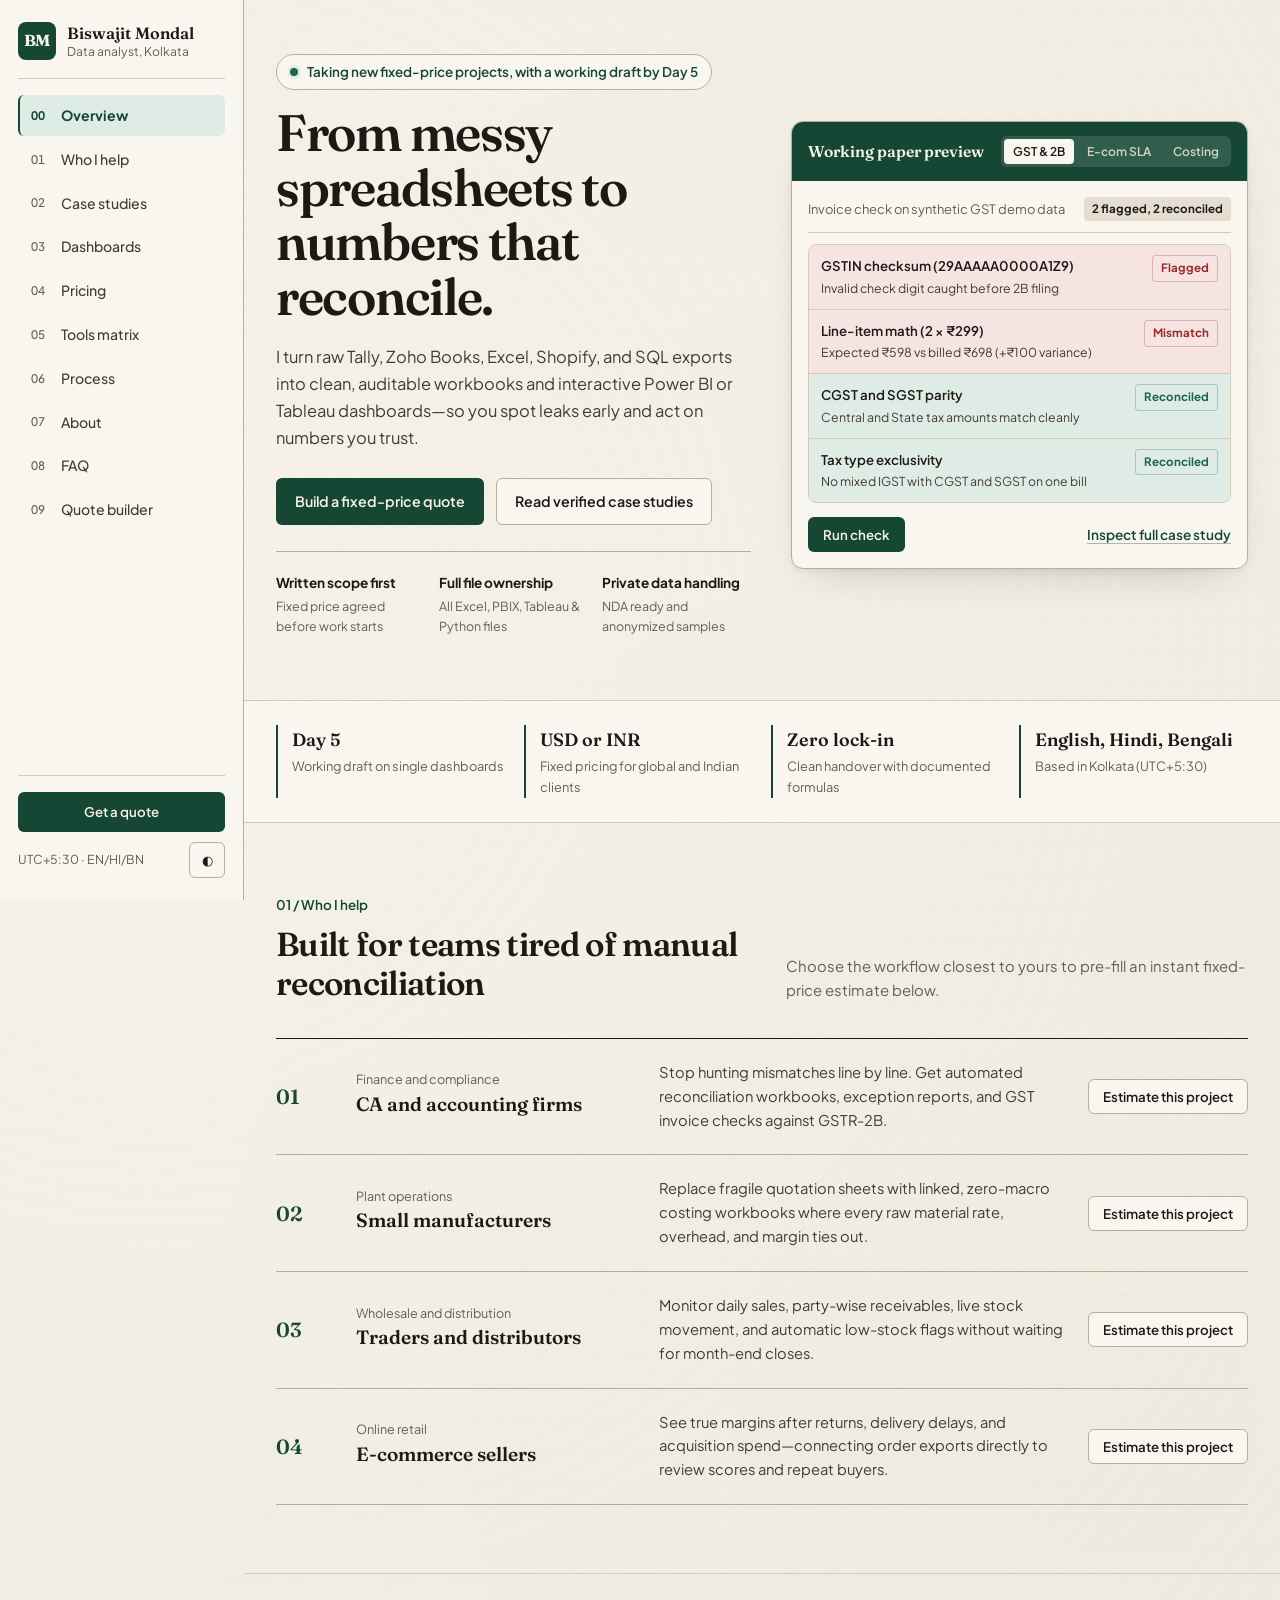
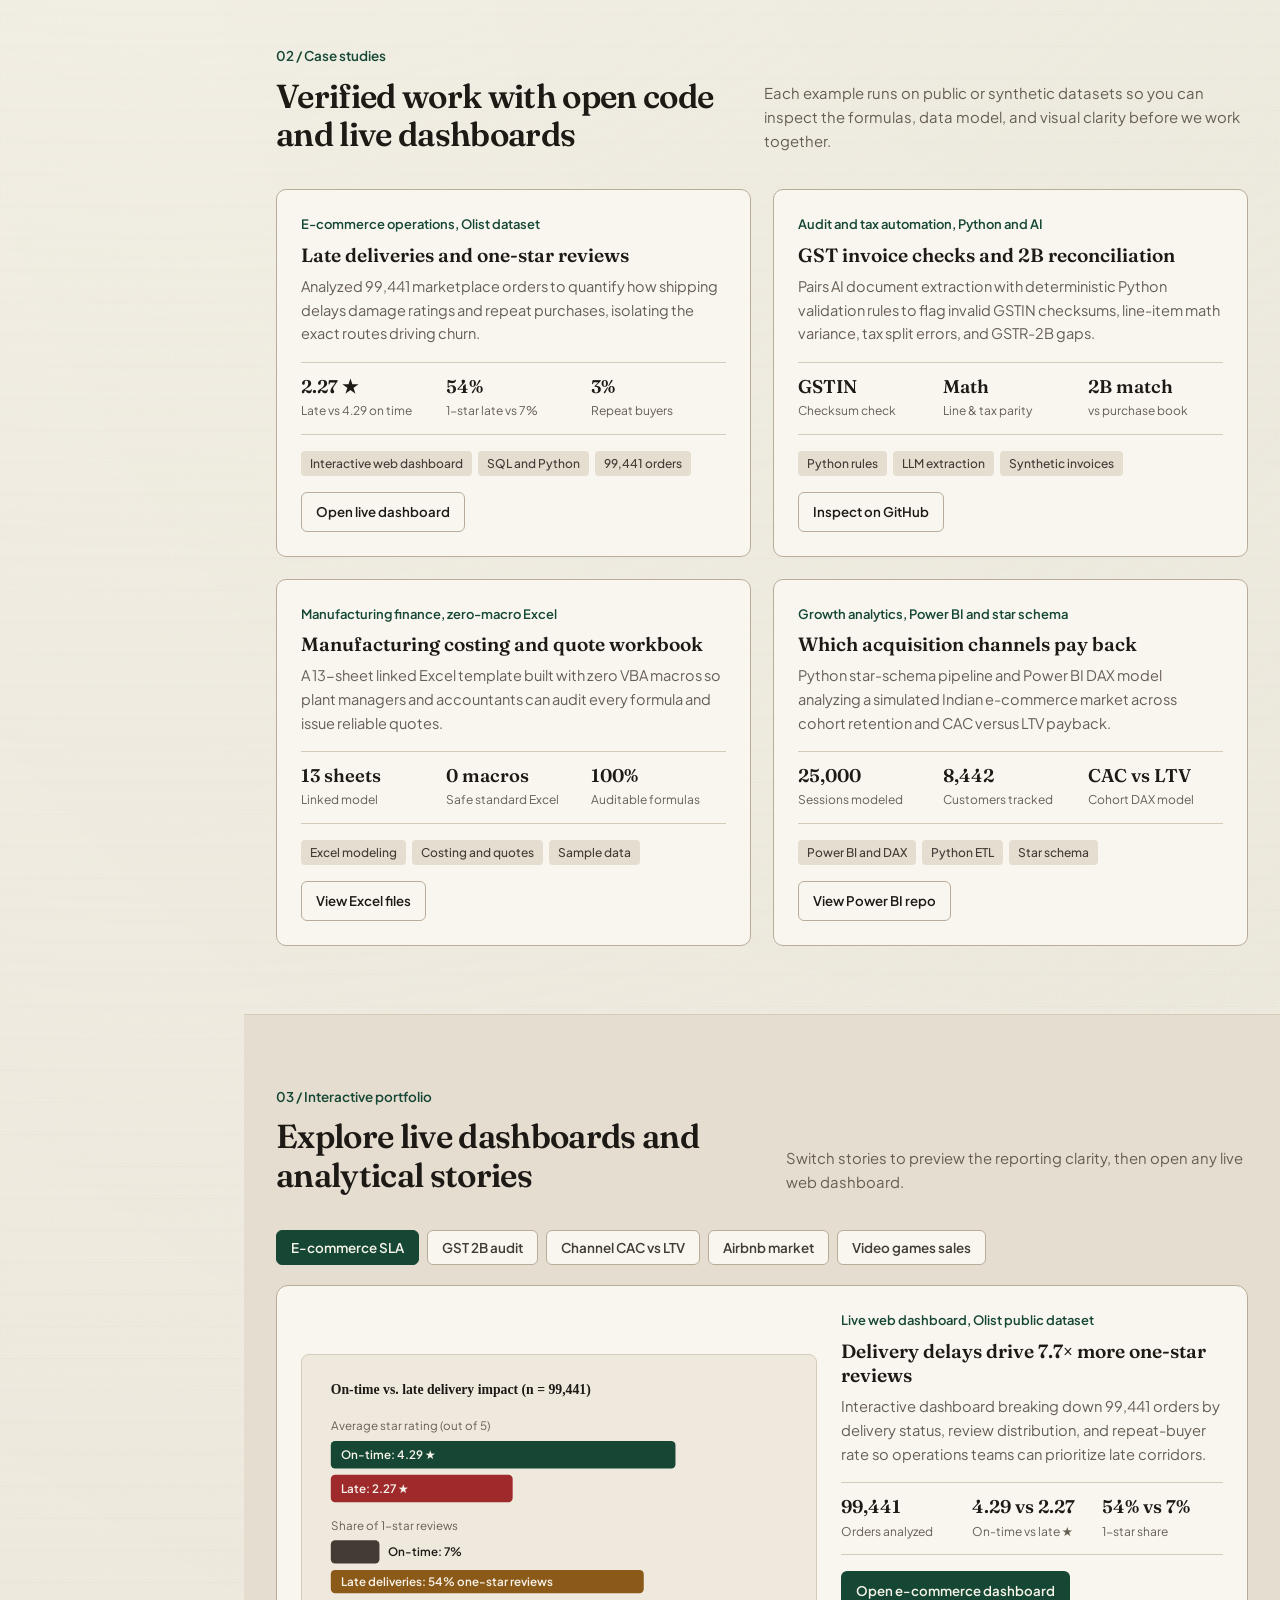
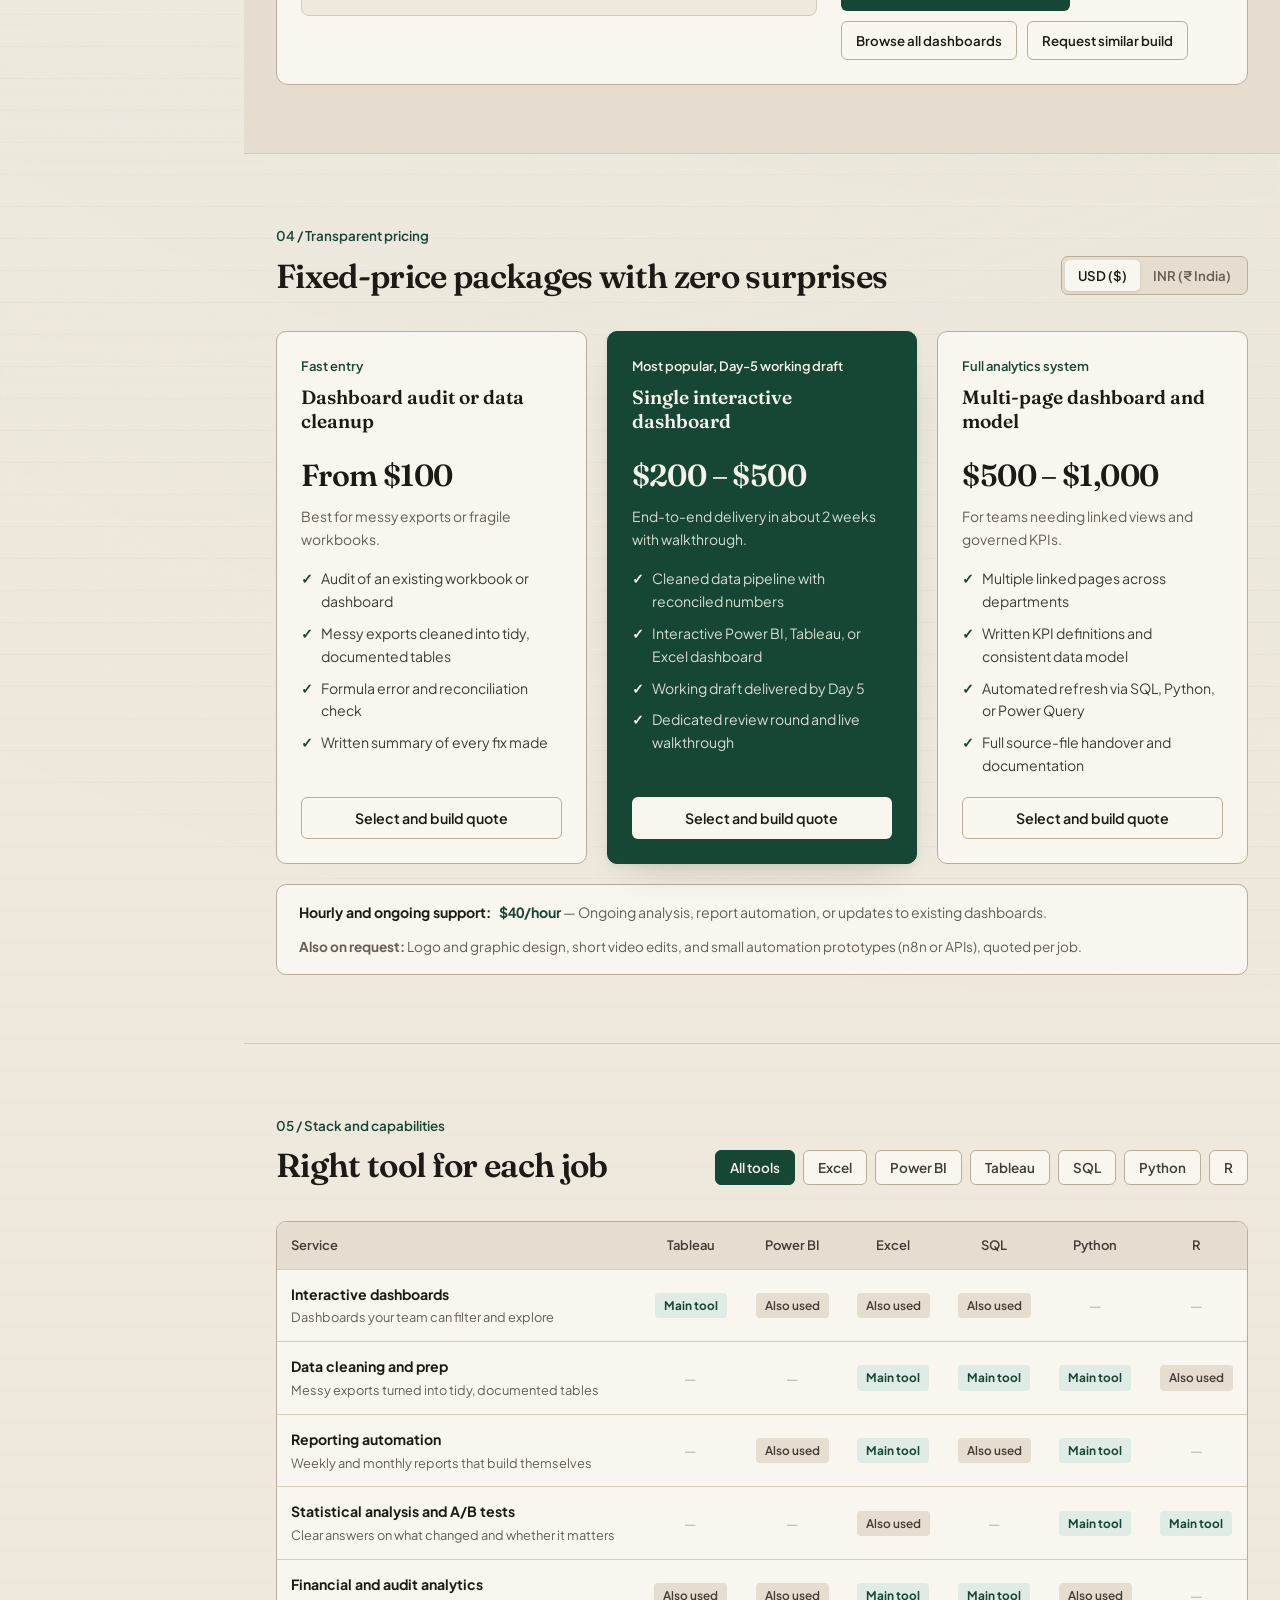
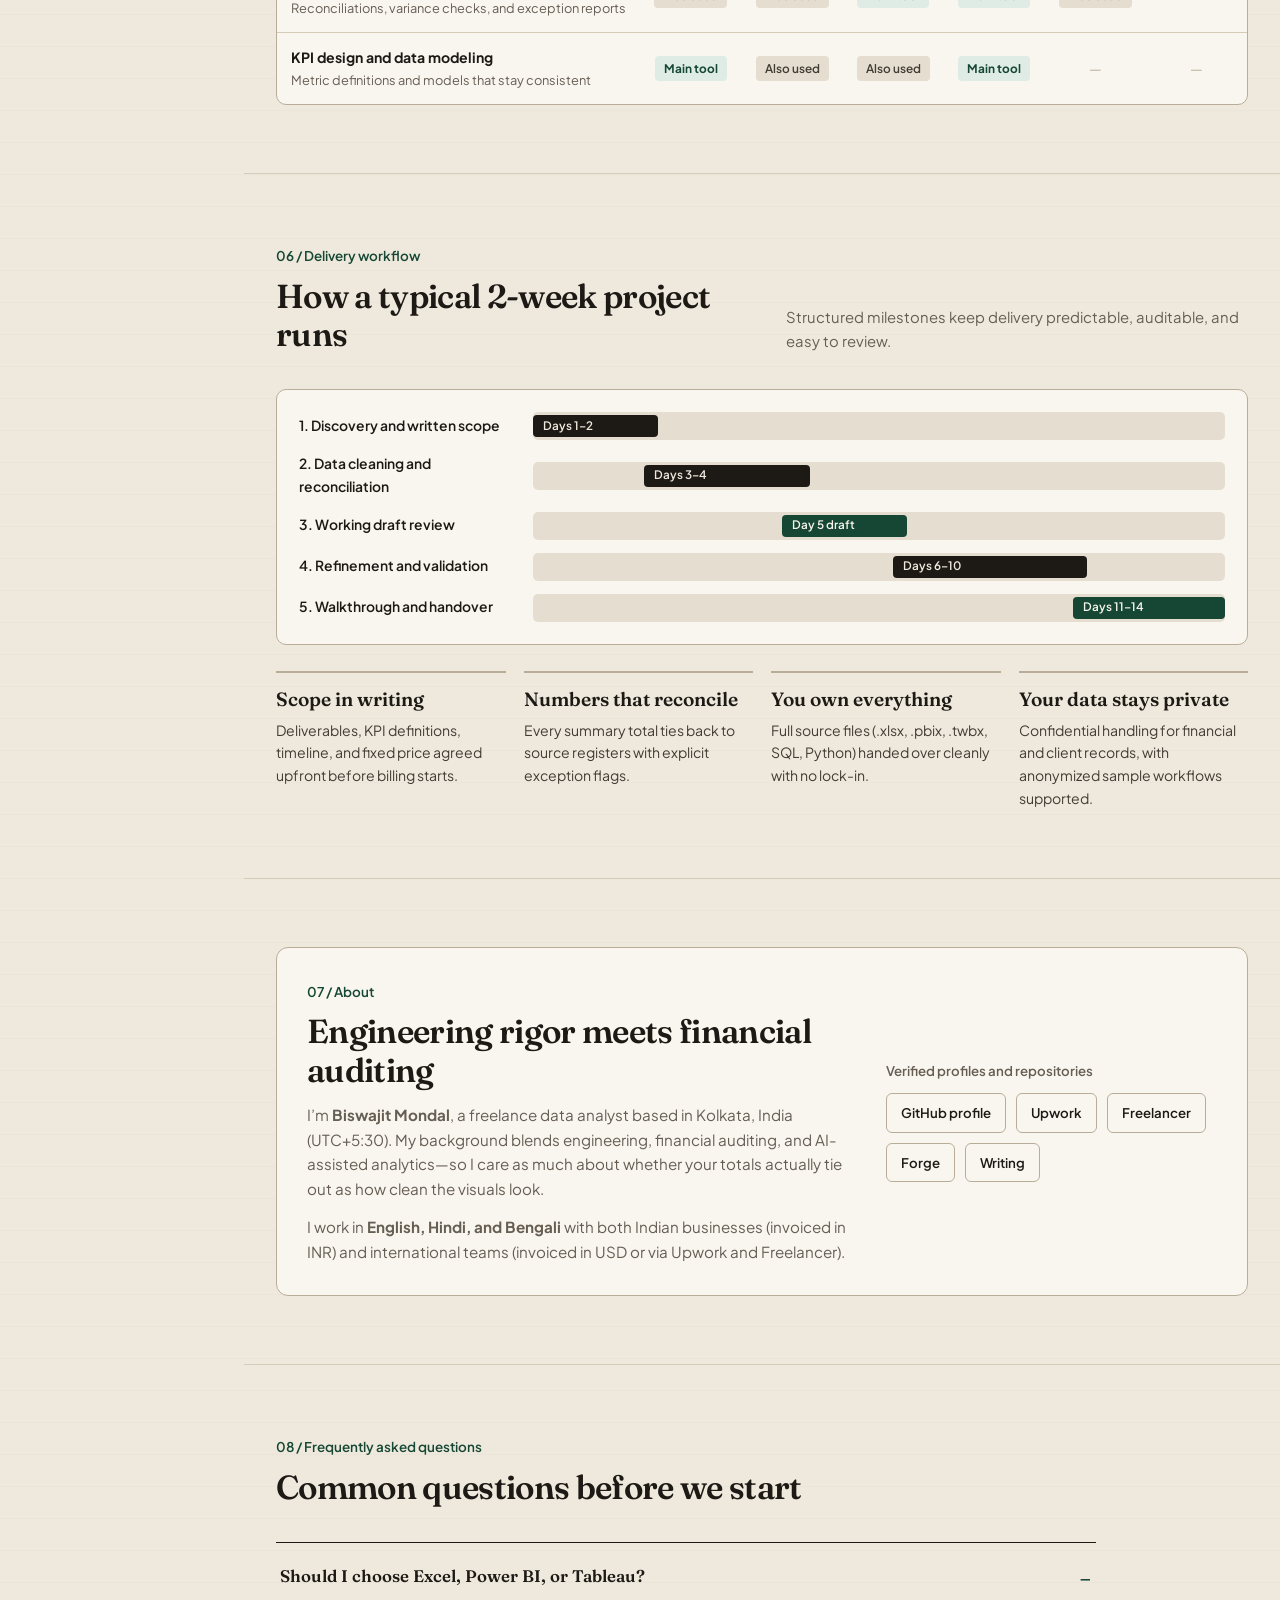
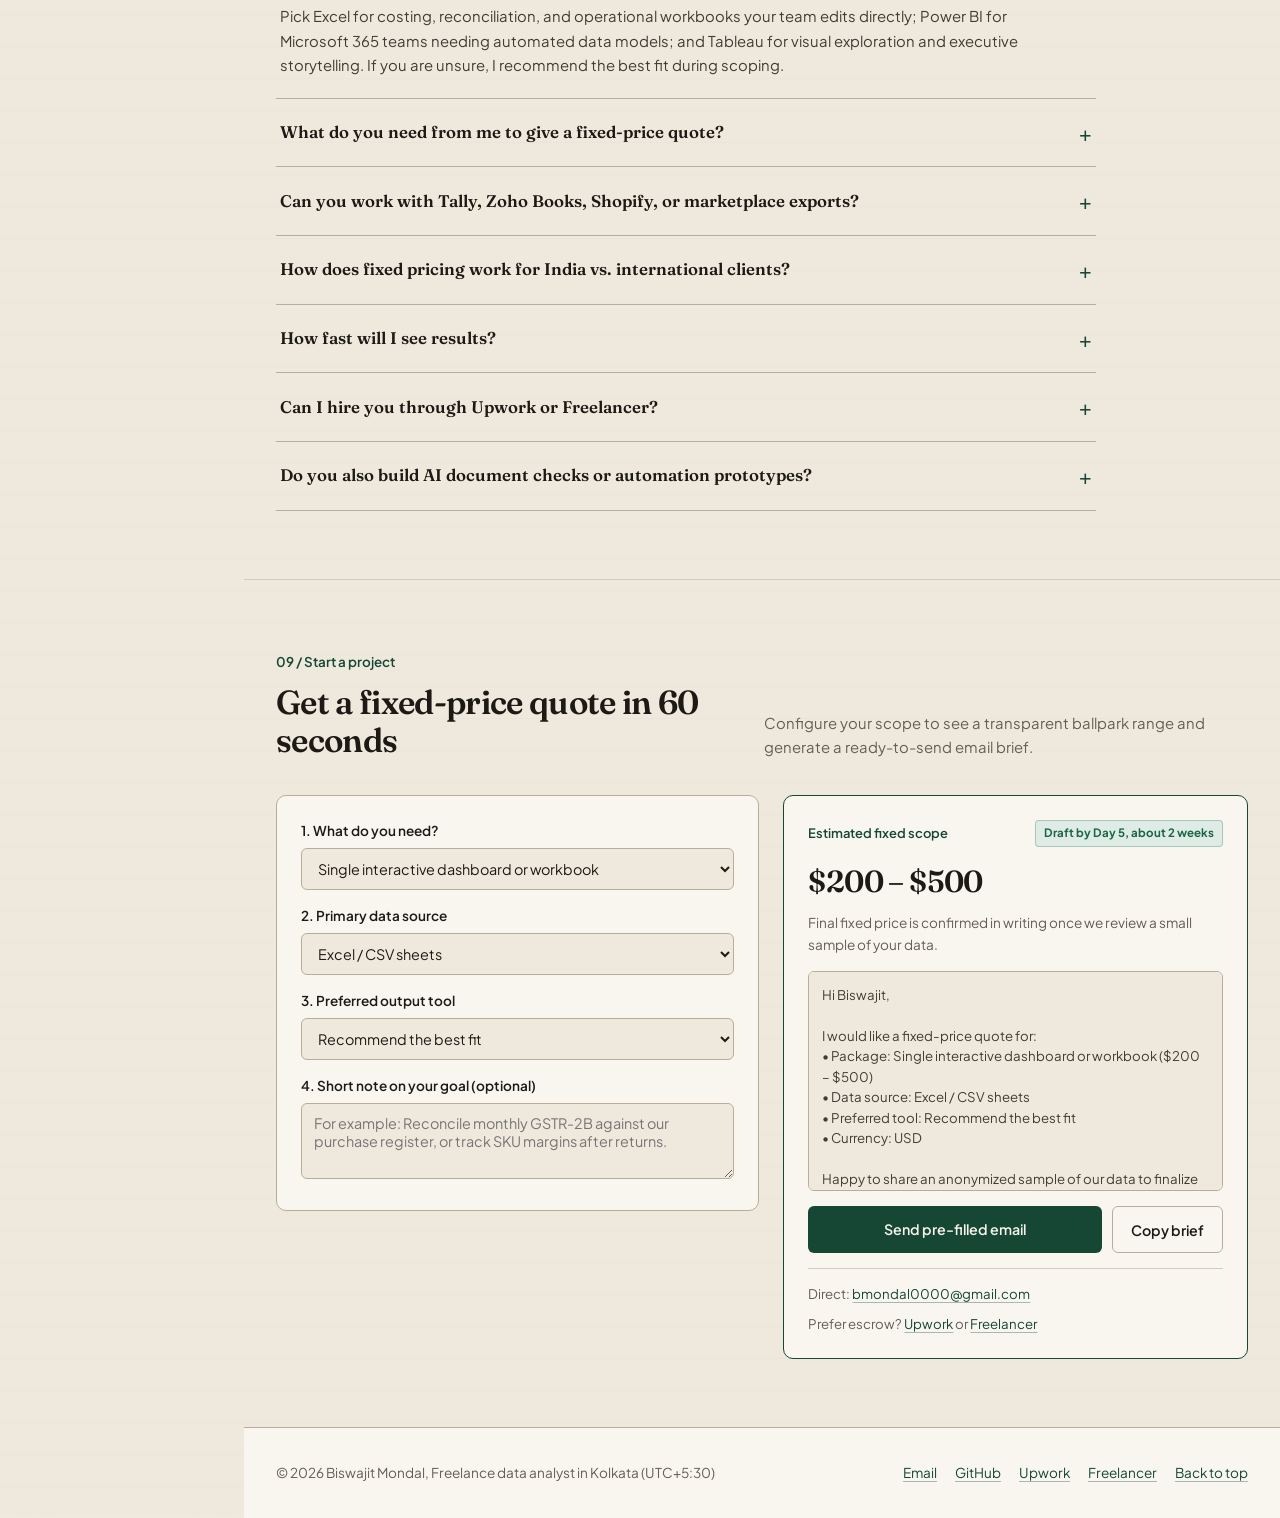
==== commit cdb38048: "Fix site links, sitemap and unused assets after the rehaul Use root-relative dashboard links so they" ====
--- a/index.html
+++ b/index.html
@@ -1464,7 +1464,7 @@
                   <span class="tag">99,441 orders</span>
                 </div>
                 <div class="folio-foot">
-                  <a href="https://sciencenerd-des.github.io/dashboards/ecommerce.html" target="_blank" rel="noopener noreferrer" class="btn btn-secondary btn-sm">Open live dashboard</a>
+                  <a href="/dashboards/ecommerce.html" class="btn btn-secondary btn-sm">Open live dashboard</a>
                 </div>
               </article>
 
@@ -1563,7 +1563,8 @@
                 <p class="muted" id="storyDesc" style="font-size:0.92rem; margin:0 0 14px;"></p>
                 <div class="kpi-strip" id="storyKpis"></div>
                 <div style="display:flex; flex-wrap:wrap; gap:10px;">
-                  <a href="https://sciencenerd-des.github.io/dashboards/ecommerce.html" target="_blank" rel="noopener noreferrer" class="btn btn-primary btn-sm" id="storyLink">Open full dashboard</a>
+                  <a href="/dashboards/ecommerce.html" class="btn btn-primary btn-sm" id="storyLink">Open full dashboard</a>
+                  <a href="/dashboards/" class="btn btn-secondary btn-sm">Browse all dashboards</a>
                   <a href="#contact" class="btn btn-secondary btn-sm">Request similar build</a>
                 </div>
               </div>
@@ -2126,7 +2127,7 @@
           tag: 'Live web dashboard, Olist public dataset',
           title: 'Delivery delays drive 7.7× more one-star reviews',
           desc: 'Interactive dashboard breaking down 99,441 orders by delivery status, review distribution, and repeat-buyer rate so operations teams can prioritize late corridors.',
-          link: 'https://sciencenerd-des.github.io/dashboards/ecommerce.html',
+          link: '/dashboards/ecommerce.html',
           linkText: 'Open e-commerce dashboard',
           kpis: [
             { num: '99,441', sub: 'Orders analyzed' },
@@ -2207,7 +2208,7 @@
           tag: 'Live web dashboard, market exploration',
           title: 'Airbnb listings and pricing explorer',
           desc: 'Interactive web dashboard comparing neighborhood pricing, room types, and availability patterns under a unified light and dark analytical design system.',
-          link: 'https://sciencenerd-des.github.io/dashboards/airbnb.html',
+          link: '/dashboards/airbnb.html',
           linkText: 'Open Airbnb dashboard',
           kpis: [
             { num: 'Interactive', sub: 'Filterable views' },
@@ -2235,7 +2236,7 @@
           tag: 'Live web dashboard, historical sales',
           title: 'Video games sales and platform trends',
           desc: 'Interactive portfolio dashboard tracking global video game sales across genres, publishers, and console generations with instant browser-side filtering.',
-          link: 'https://sciencenerd-des.github.io/dashboards/videogames.html',
+          link: '/dashboards/videogames.html',
           linkText: 'Open video games dashboard',
           kpis: [
             { num: 'Multi-region', sub: 'Global splits' },
@@ -2270,6 +2271,13 @@
         storyDesc.textContent = s.desc;
         storyLink.setAttribute('href', s.link);
         storyLink.textContent = s.linkText;
+        if (s.link.startsWith('/') || s.link.startsWith('#')) {
+          storyLink.removeAttribute('target');
+          storyLink.removeAttribute('rel');
+        } else {
+          storyLink.setAttribute('target', '_blank');
+          storyLink.setAttribute('rel', 'noopener noreferrer');
+        }
         storyKpis.innerHTML = s.kpis.map(function (k) {
           return '<div class="kpi-cell"><span class="kpi-num num">' + k.num + '</span><span class="kpi-sub">' + k.sub + '</span></div>';
         }).join('');
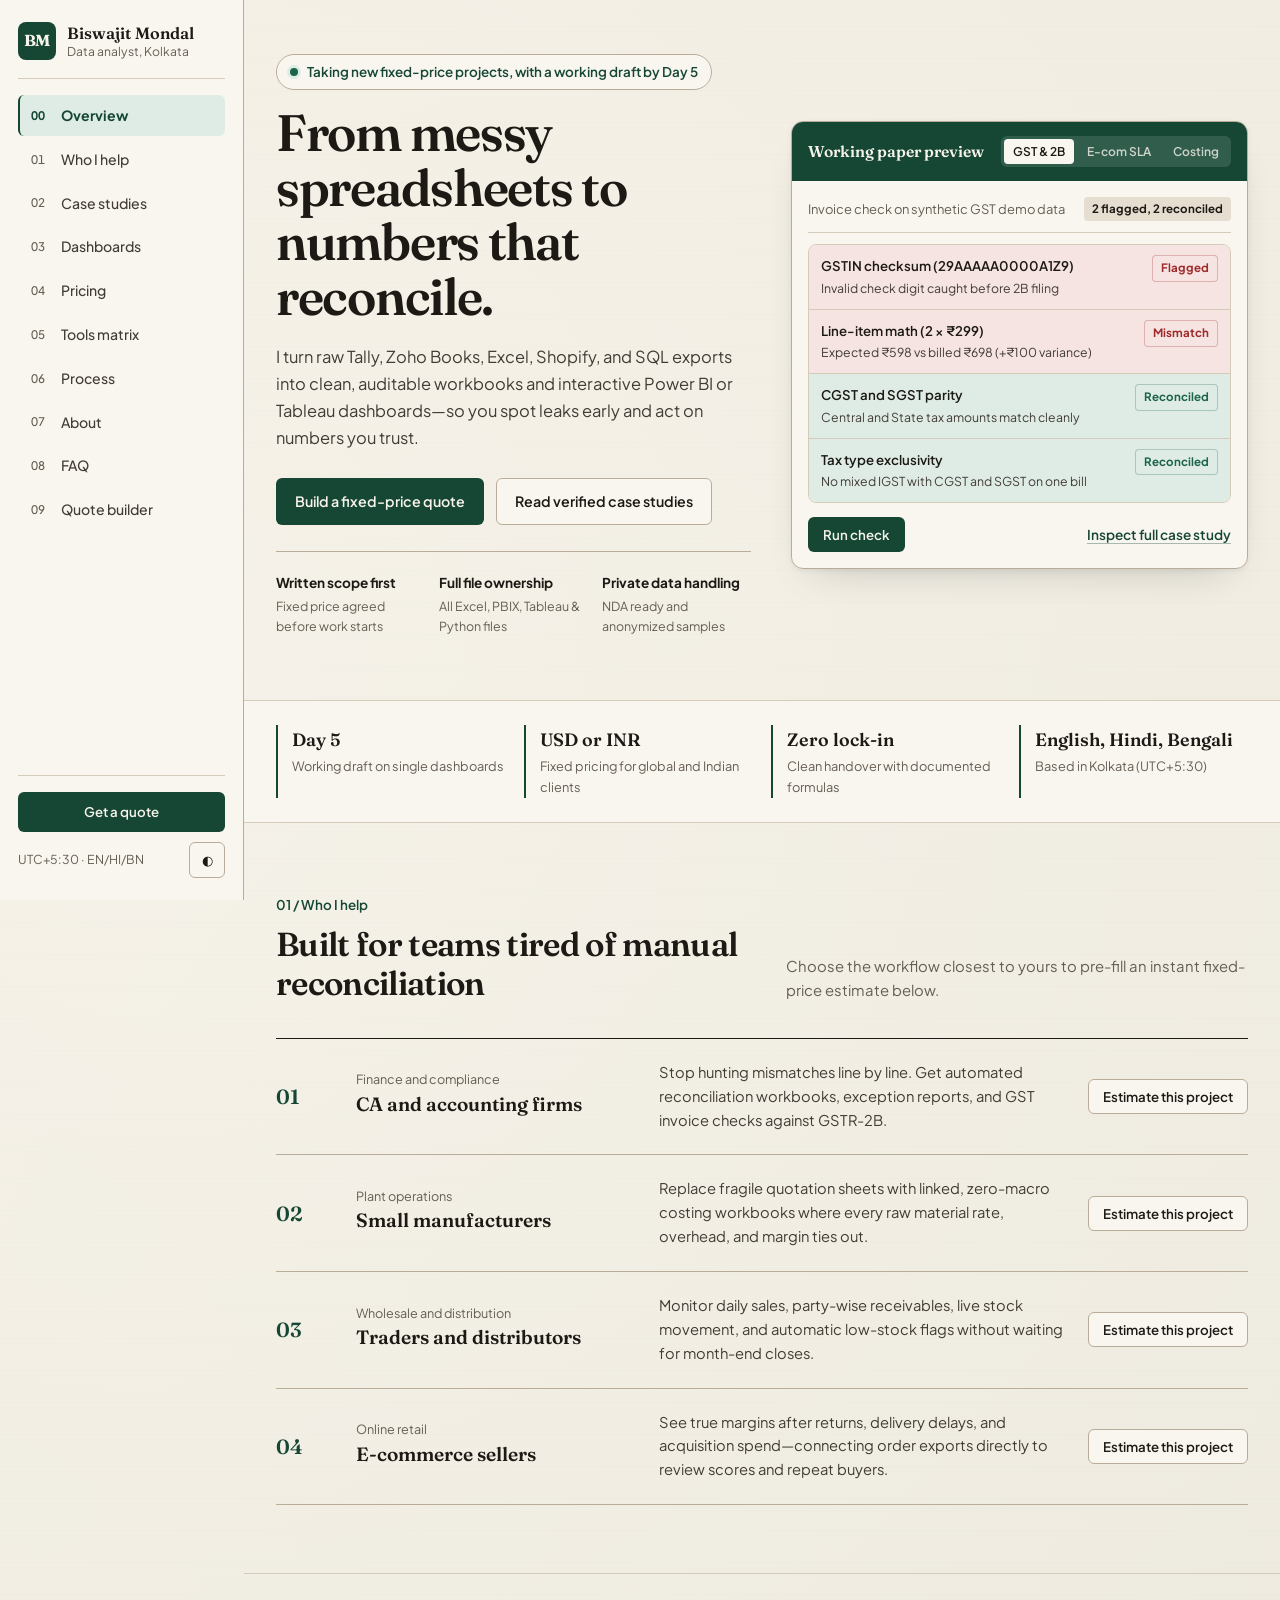
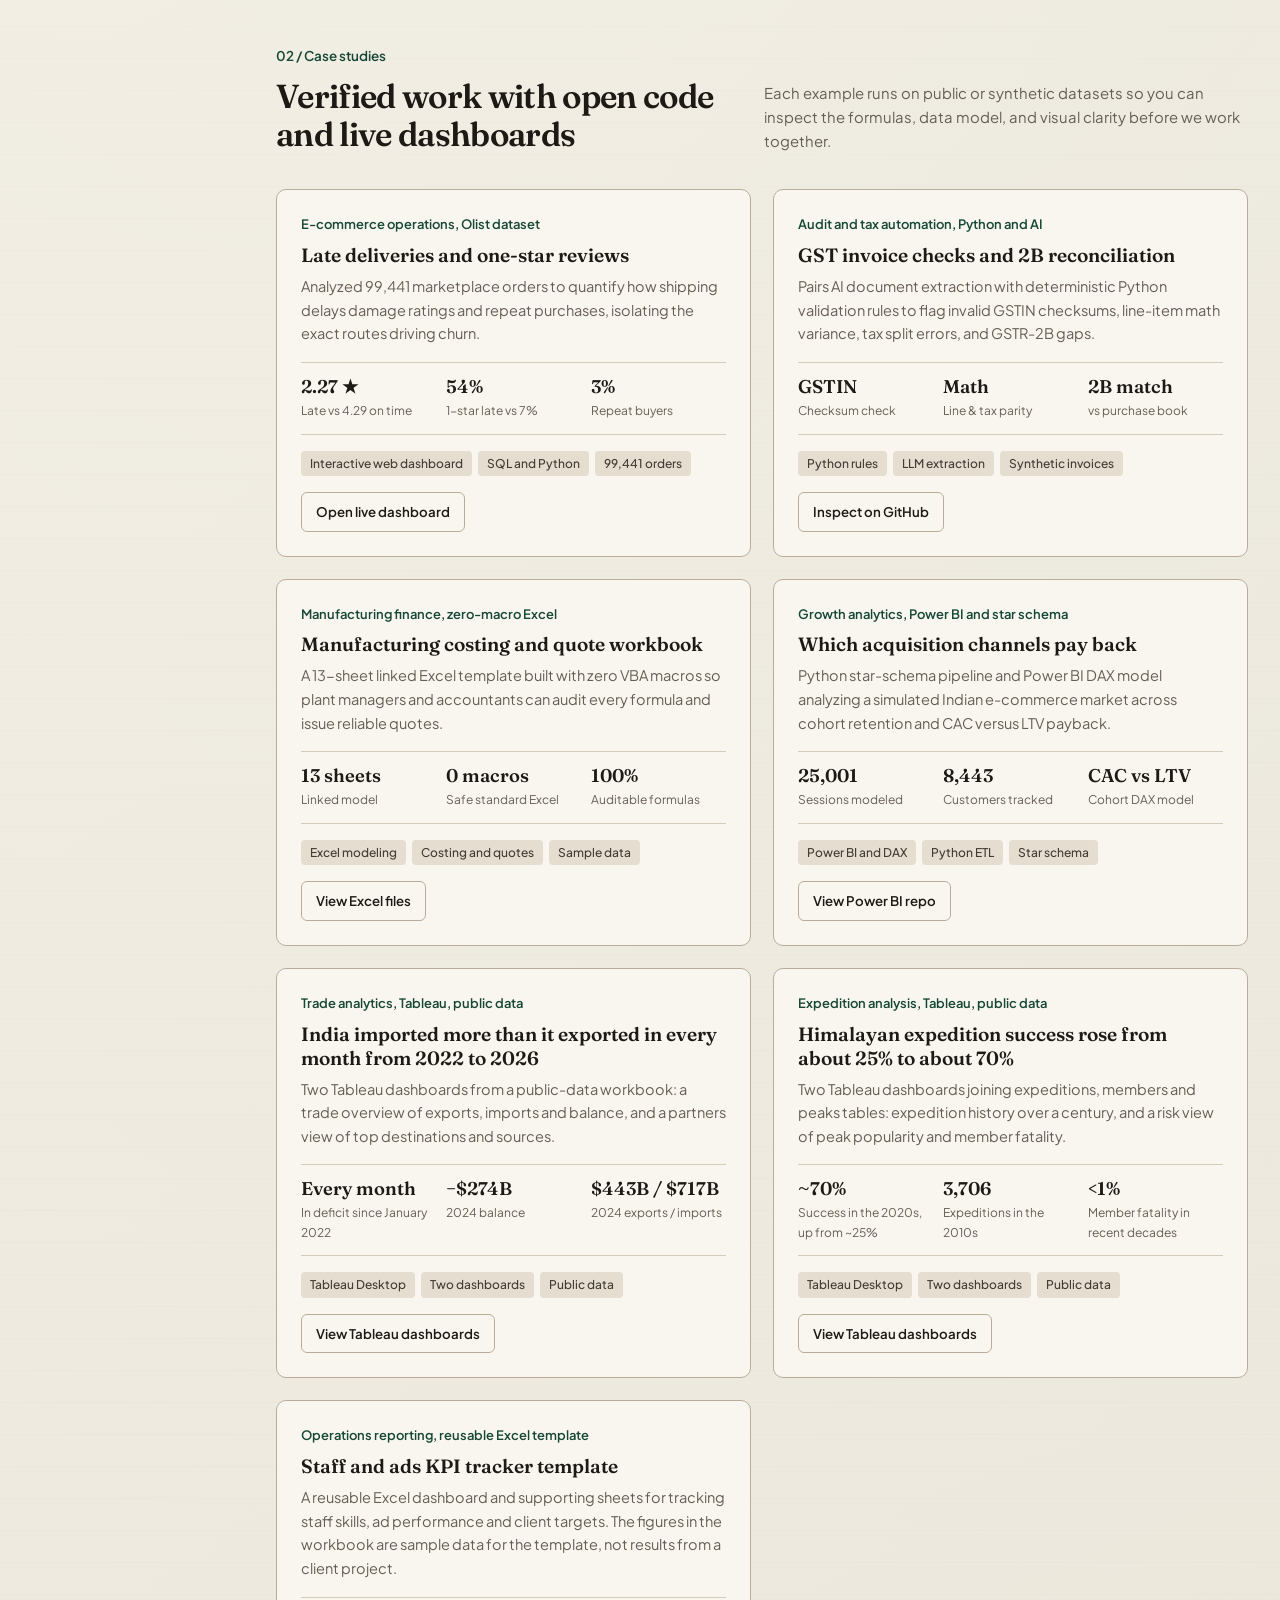
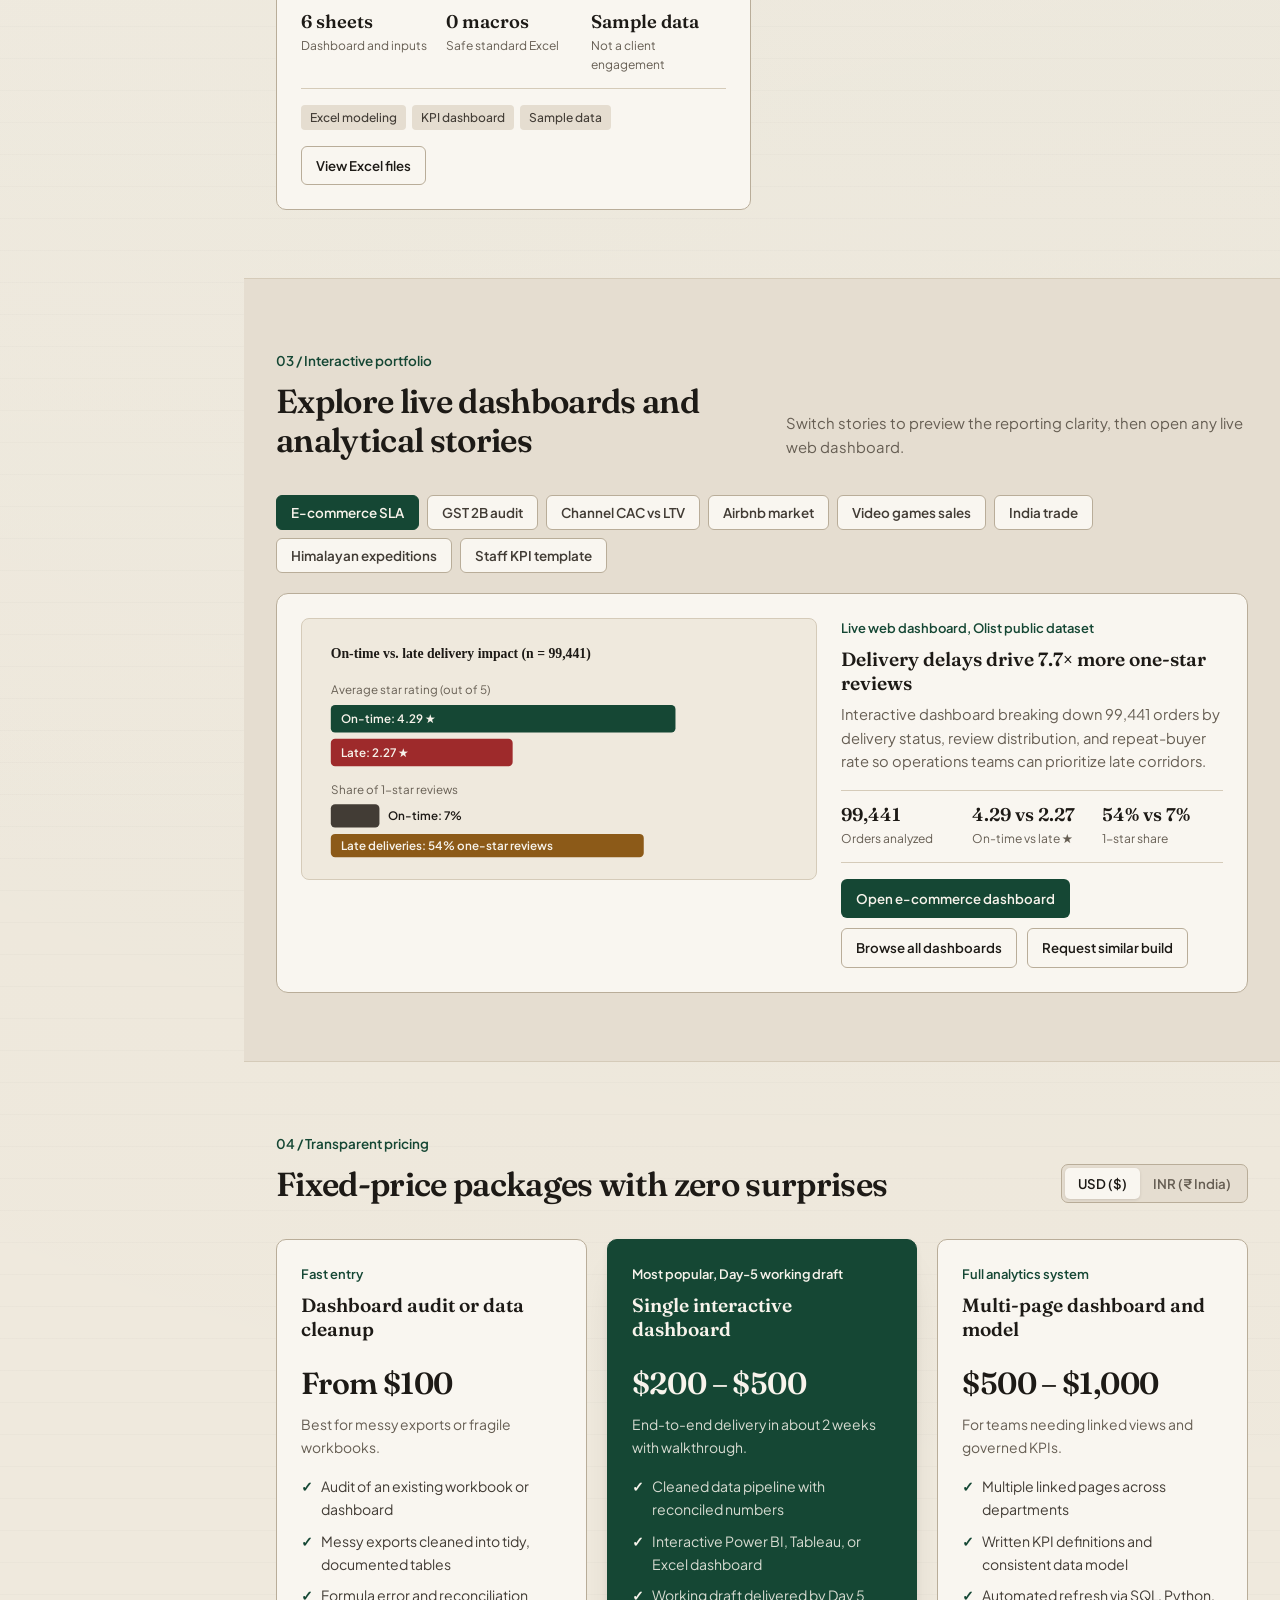
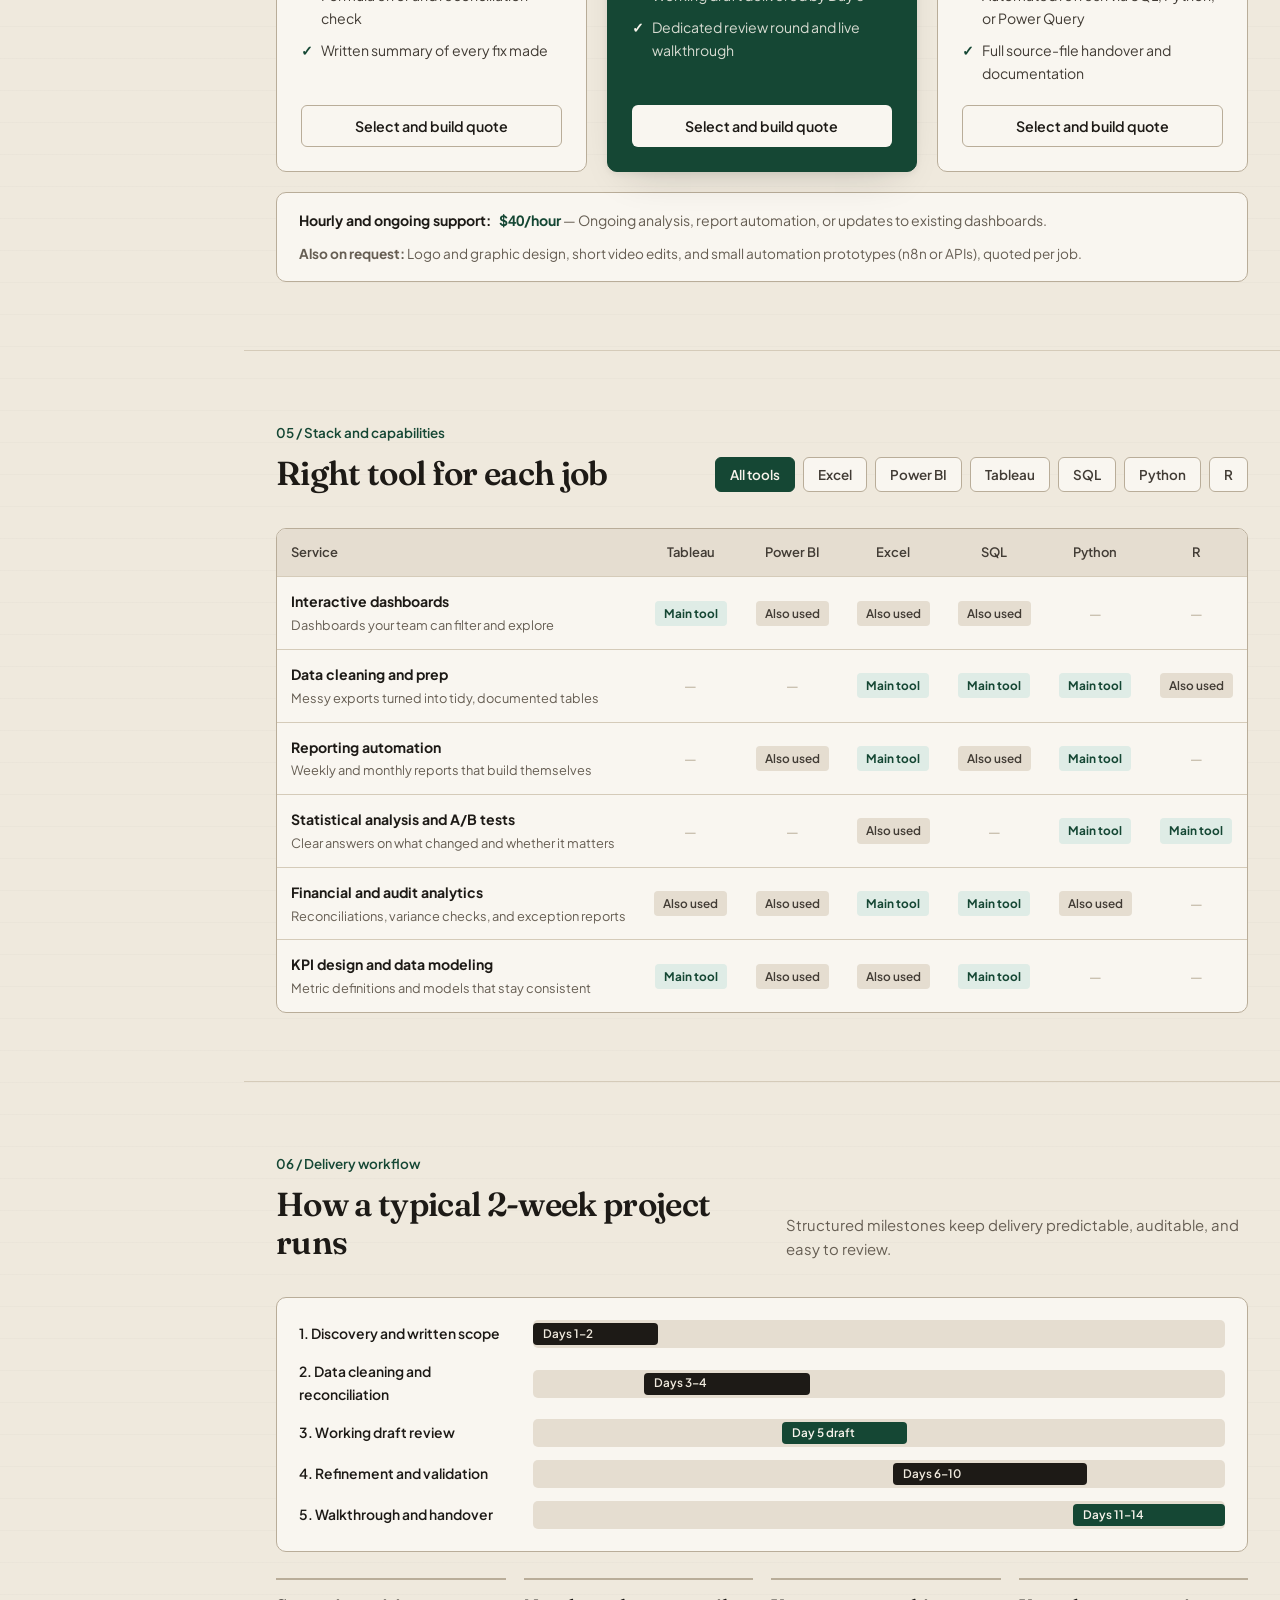
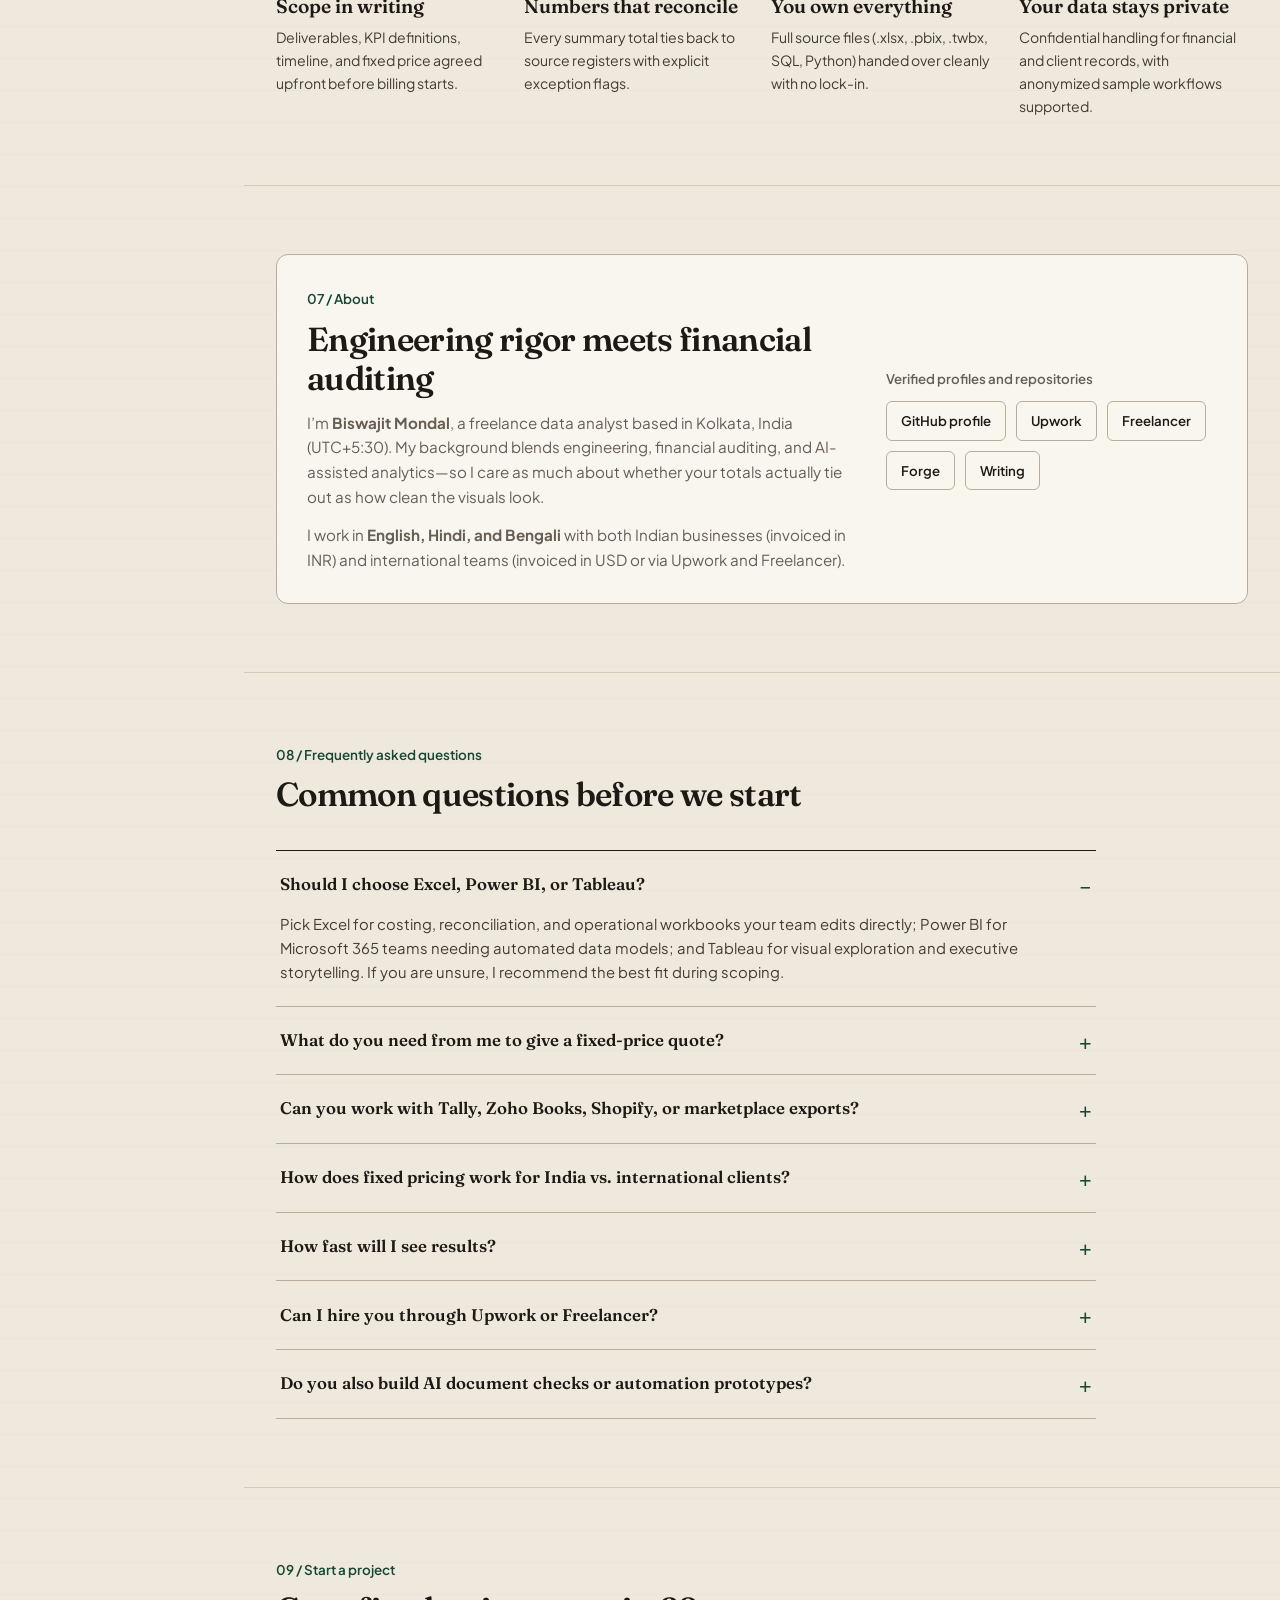
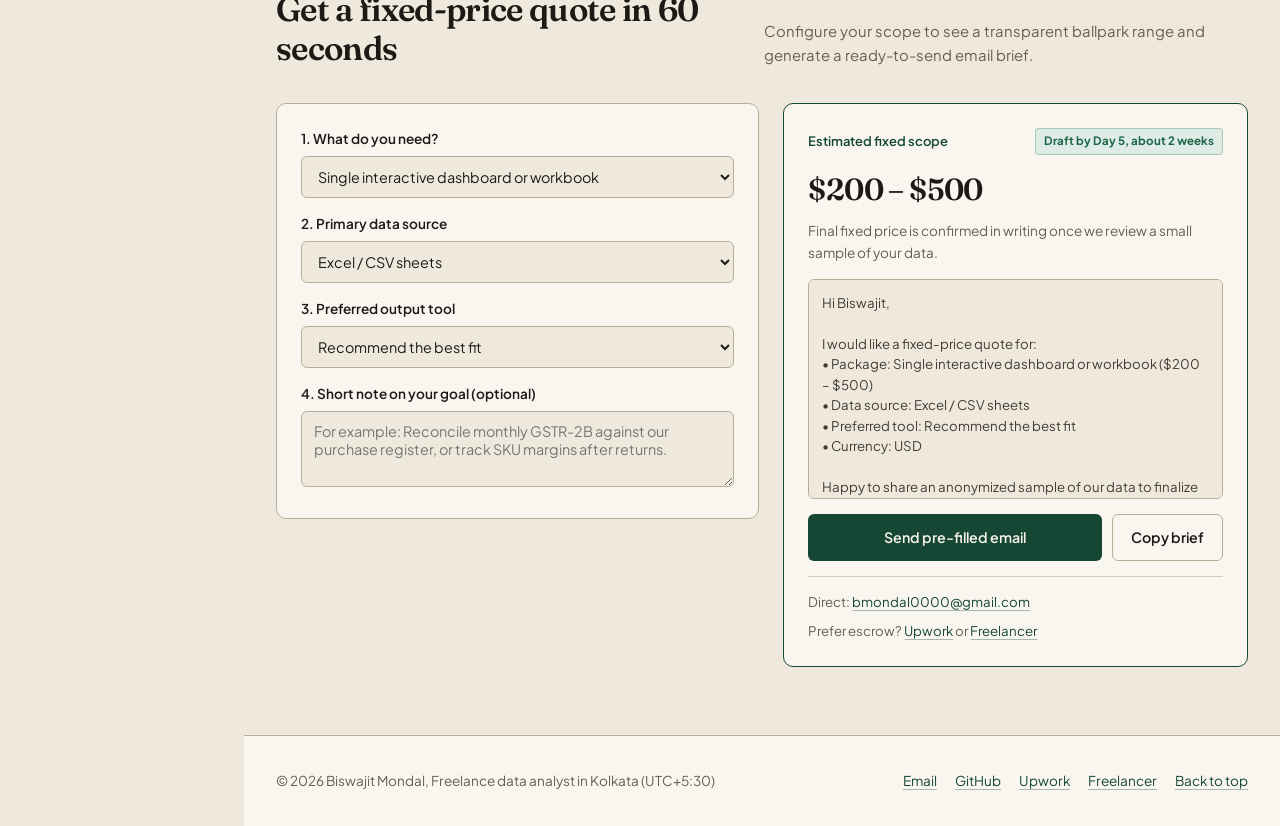
==== commit b31807f3: "Add India trade, Himalayan expeditions and Excel KPI cases Restore the Tableau workbook screenshots " ====
--- a/index.html
+++ b/index.html
@@ -884,7 +884,7 @@
       border: 1px solid var(--rule-strong);
       border-radius: 12px;
       padding: 24px;
-      align-items: center;
+      align-items: start;
     }
     .svg-frame {
       background: var(--bg);
@@ -893,7 +893,11 @@
       padding: 14px;
       width: 100%;
     }
-    .svg-frame svg { width: 100%; height: auto; display: block; }
+    .svg-frame svg, .svg-frame img { width: 100%; height: auto; display: block; }
+    .svg-frame img { border-radius: 4px; }
+    .story-shots { display: grid; gap: 12px; }
+    .story-shots a { display: block; }
+    .shot-cap { font-size: 0.75rem; color: var(--muted); margin: 6px 0 0; }
 
     /* Pricing */
     .currency-toggle {
@@ -1517,8 +1521,8 @@
                   Python star-schema pipeline and Power BI DAX model analyzing a simulated Indian e-commerce market across cohort retention and CAC versus LTV payback.
                 </p>
                 <div class="kpi-strip">
-                  <div class="kpi-cell"><span class="kpi-num num">25,000</span><span class="kpi-sub">Sessions modeled</span></div>
-                  <div class="kpi-cell"><span class="kpi-num num">8,442</span><span class="kpi-sub">Customers tracked</span></div>
+                  <div class="kpi-cell"><span class="kpi-num num">25,001</span><span class="kpi-sub">Sessions modeled</span></div>
+                  <div class="kpi-cell"><span class="kpi-num num">8,443</span><span class="kpi-sub">Customers tracked</span></div>
                   <div class="kpi-cell"><span class="kpi-num">CAC vs LTV</span><span class="kpi-sub">Cohort DAX model</span></div>
                 </div>
                 <div class="tag-row">
@@ -1528,6 +1532,68 @@
                 </div>
                 <div class="folio-foot">
                   <a href="https://github.com/sciencenerd-des/Resume_Projects/tree/main/Project_1" target="_blank" rel="noopener noreferrer" class="btn btn-secondary btn-sm">View Power BI repo</a>
+                </div>
+              </article>
+              <article class="folio-card" id="case-india">
+                <span class="folio-meta">Trade analytics, Tableau, public data</span>
+                <h3>India imported more than it exported in every month from 2022 to 2026</h3>
+                <p class="muted" style="font-size:0.91rem; margin:0;">
+                  Two Tableau dashboards from a public-data workbook: a trade overview of exports, imports and balance, and a partners view of top destinations and sources.
+                </p>
+                <div class="kpi-strip">
+                  <div class="kpi-cell"><span class="kpi-num">Every month</span><span class="kpi-sub">In deficit since January 2022</span></div>
+                  <div class="kpi-cell"><span class="kpi-num num">&minus;$274B</span><span class="kpi-sub">2024 balance</span></div>
+                  <div class="kpi-cell"><span class="kpi-num num">$443B / $717B</span><span class="kpi-sub">2024 exports / imports</span></div>
+                </div>
+                <div class="tag-row">
+                  <span class="tag">Tableau Desktop</span>
+                  <span class="tag">Two dashboards</span>
+                  <span class="tag">Public data</span>
+                </div>
+                <div class="folio-foot">
+                  <a href="#work" class="btn btn-secondary btn-sm" data-open-story="india">View Tableau dashboards</a>
+                </div>
+              </article>
+
+              <article class="folio-card" id="case-himalaya">
+                <span class="folio-meta">Expedition analysis, Tableau, public data</span>
+                <h3>Himalayan expedition success rose from about 25% to about 70%</h3>
+                <p class="muted" style="font-size:0.91rem; margin:0;">
+                  Two Tableau dashboards joining expeditions, members and peaks tables: expedition history over a century, and a risk view of peak popularity and member fatality.
+                </p>
+                <div class="kpi-strip">
+                  <div class="kpi-cell"><span class="kpi-num num">~70%</span><span class="kpi-sub">Success in the 2020s, up from ~25%</span></div>
+                  <div class="kpi-cell"><span class="kpi-num num">3,706</span><span class="kpi-sub">Expeditions in the 2010s</span></div>
+                  <div class="kpi-cell"><span class="kpi-num num">&lt;1%</span><span class="kpi-sub">Member fatality in recent decades</span></div>
+                </div>
+                <div class="tag-row">
+                  <span class="tag">Tableau Desktop</span>
+                  <span class="tag">Two dashboards</span>
+                  <span class="tag">Public data</span>
+                </div>
+                <div class="folio-foot">
+                  <a href="#work" class="btn btn-secondary btn-sm" data-open-story="himalaya">View Tableau dashboards</a>
+                </div>
+              </article>
+
+              <article class="folio-card" id="case-kpi">
+                <span class="folio-meta">Operations reporting, reusable Excel template</span>
+                <h3>Staff and ads KPI tracker template</h3>
+                <p class="muted" style="font-size:0.91rem; margin:0;">
+                  A reusable Excel dashboard and supporting sheets for tracking staff skills, ad performance and client targets. The figures in the workbook are sample data for the template, not results from a client project.
+                </p>
+                <div class="kpi-strip">
+                  <div class="kpi-cell"><span class="kpi-num num">6 sheets</span><span class="kpi-sub">Dashboard and inputs</span></div>
+                  <div class="kpi-cell"><span class="kpi-num">0 macros</span><span class="kpi-sub">Safe standard Excel</span></div>
+                  <div class="kpi-cell"><span class="kpi-num">Sample data</span><span class="kpi-sub">Not a client engagement</span></div>
+                </div>
+                <div class="tag-row">
+                  <span class="tag">Excel modeling</span>
+                  <span class="tag">KPI dashboard</span>
+                  <span class="tag">Sample data</span>
+                </div>
+                <div class="folio-foot">
+                  <a href="https://github.com/sciencenerd-des/Resume_Projects/tree/main/Excel_files" target="_blank" rel="noopener noreferrer" class="btn btn-secondary btn-sm">View Excel files</a>
                 </div>
               </article>
             </div>
@@ -1553,6 +1619,9 @@
               <button type="button" class="tab-btn" role="tab" aria-selected="false" data-story="growth">Channel CAC vs LTV</button>
               <button type="button" class="tab-btn" role="tab" aria-selected="false" data-story="airbnb">Airbnb market</button>
               <button type="button" class="tab-btn" role="tab" aria-selected="false" data-story="games">Video games sales</button>
+              <button type="button" class="tab-btn" role="tab" aria-selected="false" data-story="india">India trade</button>
+              <button type="button" class="tab-btn" role="tab" aria-selected="false" data-story="himalaya">Himalayan expeditions</button>
+              <button type="button" class="tab-btn" role="tab" aria-selected="false" data-story="kpi">Staff KPI template</button>
             </div>
 
             <div class="showcase-stage" id="showcaseStage" aria-live="polite">
@@ -2180,16 +2249,16 @@
         growth: {
           tag: 'Power BI and Python, simulated Indian market',
           title: 'Channel payback, cohort retention, and CAC vs LTV',
-          desc: 'Star-schema analytics pipeline tracking 25,000 sessions and 8,442 customers in Power BI with DAX measures to show which acquisition channels actually pay back.',
+          desc: 'Star-schema analytics pipeline tracking 25,001 sessions and 8,443 customers in Power BI with DAX measures to show which acquisition channels actually pay back.',
           link: 'https://github.com/sciencenerd-des/Resume_Projects/tree/main/Project_1',
           linkText: 'Inspect Power BI repo',
           kpis: [
-            { num: '25,000', sub: 'Sessions modeled' },
-            { num: '8,442', sub: 'Customers' },
+            { num: '25,001', sub: 'Sessions modeled' },
+            { num: '8,443', sub: 'Customers' },
             { num: 'Star schema', sub: 'Power BI + DAX' }
           ],
           svg: '<svg viewBox="0 0 460 220" role="img" aria-label="Channel payback and star schema analytics visual">' +
-            '<text x="14" y="24" font-family="Georgia,serif" font-size="13" font-weight="600" fill="currentColor">Star-schema growth model (25,000 sessions)</text>' +
+            '<text x="14" y="24" font-family="Georgia,serif" font-size="13" font-weight="600" fill="currentColor">Star-schema growth model (25,001 sessions)</text>' +
             '<rect x="14" y="46" width="200" height="154" rx="6" fill="#f9f6f0" stroke="#b9ad99"/>' +
             '<text x="28" y="72" font-size="11.5" font-weight="700" fill="#1d1a16">Python ETL pipeline</text>' +
             '<text x="28" y="96" font-size="10.5" fill="#423c35">• Fact_Orders &amp; Fact_Sessions</text>' +
@@ -2253,6 +2322,58 @@
             '<rect x="362" y="122" width="54" height="76" rx="4" fill="#665e53"/>' +
             '<text x="14" y="52" font-size="11" fill="#665e53">Explore platform lifecycles, top genres, and regional splits live.</text>' +
             '</svg>'
+        },
+        india: {
+          tag: 'Tableau Desktop, public-data workbook',
+          title: 'India imported more than it exported in every month from 2022 to 2026',
+          desc: 'Two Tableau dashboards: a trade overview with export, import and balance totals, a 2024 monthly line, and monthly balance bars from 2022 to 2026; and a partners view of top destinations and sources. 2024 balance: \u2212$274B, from $443B exports and $717B imports. The US is the top export market, about $80B; China is the top import source, over $100B.',
+          link: '/images/india-d1.jpg',
+          linkText: 'Open full-size dashboards',
+          kpis: [
+            { num: '\u2212$274B', sub: '2024 balance' },
+            { num: 'US ~$80B', sub: 'Top export market' },
+            { num: 'China >$100B', sub: 'Top import source' }
+          ],
+          svg: '<div class="story-shots">' +
+            '<a href="/images/india-d1.jpg"><img src="/images/india-d1.jpg" width="1600" height="1280" alt="India trade overview dashboard: export, import and trade balance totals, a 2024 line of monthly exports and imports, and monthly trade balance bars from 2022 to 2026, all in deficit." loading="lazy"></a>' +
+            '<p class="shot-cap">India trade workbook, dashboard 1 of 2 \u2014 Trade overview</p>' +
+            '<a href="/images/india-d2.jpg"><img src="/images/india-d2.jpg" width="1600" height="1280" alt="India trading partners dashboard: top 10 export destinations led by the United States, top 10 import sources led by China, and a world map sized by trade value." loading="lazy"></a>' +
+            '<p class="shot-cap">India trade workbook, dashboard 2 of 2 \u2014 Trading partners</p>' +
+            '</div>'
+        },
+        himalaya: {
+          tag: 'Tableau Desktop, public-data workbook',
+          title: 'Himalayan expedition success rose from about 25% to about 70%',
+          desc: 'Two Tableau dashboards joining expeditions, members and peaks tables. Success rose from about 25% to about 70% in the 2020s, with 3,706 expeditions in the 2010s, the busiest decade. Member fatality fell below 1% in recent decades, while Everest drew 2,329 expeditions, the most of any peak.',
+          link: '/images/himalaya-d1.jpg',
+          linkText: 'Open full-size dashboards',
+          kpis: [
+            { num: '~70%', sub: 'Success in the 2020s, up from ~25%' },
+            { num: '3,706', sub: 'Expeditions in the 2010s' },
+            { num: '2,329', sub: 'Everest expeditions' }
+          ],
+          svg: '<div class="story-shots">' +
+            '<a href="/images/himalaya-d1.jpg"><img src="/images/himalaya-d1.jpg" width="1600" height="1280" alt="Himalayan expedition history dashboard: expeditions by peak, yearly expedition activity, expeditions per decade peaking at 3,706 in the 2010s, and success rate by decade rising to about 70 percent." loading="lazy"></a>' +
+            '<p class="shot-cap">Himalayan expeditions workbook, dashboard 1 of 2 \u2014 Expedition history</p>' +
+            '<a href="/images/himalaya-d2.jpg"><img src="/images/himalaya-d2.jpg" width="1600" height="1280" alt="Himalayan risk dashboard: member fatality rate by decade falling below 1 percent, a scatter of peak success rate against fatality sized by expedition count, and a peak ranking led by Everest with 2,329 expeditions." loading="lazy"></a>' +
+            '<p class="shot-cap">Himalayan expeditions workbook, dashboard 2 of 2 \u2014 Risk and peak ranking</p>' +
+            '</div>'
+        },
+        kpi: {
+          tag: 'Reusable Excel template, sample data',
+          title: 'Staff and ads KPI tracker template',
+          desc: 'A reusable Excel dashboard for staff skills, ad performance and client targets, with six sheets: Dashboard, Staff Skillset, Ad Performance, Client Accounts, Weekly Trends and Data Input. The numbers visible in the workbook are sample/template values, not results from a client project. A related 11-sheet workbook, KPI_Staff_Ads_Tracker_Template.xlsx, is in the same folder.',
+          link: 'https://github.com/sciencenerd-des/Resume_Projects/tree/main/Excel_files',
+          linkText: 'View Excel files on GitHub',
+          kpis: [
+            { num: '6 sheets', sub: 'Dashboard and inputs' },
+            { num: '0 macros', sub: 'Standard Excel workbook' },
+            { num: 'Sample data', sub: 'Not a client engagement' }
+          ],
+          svg: '<div class="story-shots">' +
+            '<a href="/images/kpi-staff-ads.jpg"><img src="/images/kpi-staff-ads.jpg" width="1600" height="873" alt="Rendered preview of the staff and ads KPI tracker template dashboard, clearly labelled as sample data, showing the Team Overview metrics from staff_kpi_tracker.xlsx." loading="lazy"></a>' +
+            '<p class="shot-cap">Sample data from staff_kpi_tracker.xlsx \u2014 not a client project</p>' +
+            '</div>'
         }
       };
 
@@ -2296,6 +2417,18 @@
       });
       renderStory('ecom');
 
+      document.querySelectorAll('[data-open-story]').forEach(function (a) {
+        a.addEventListener('click', function (e) {
+          var key = a.getAttribute('data-open-story');
+          var btn = document.querySelector('#work .tab-btn[data-story="' + key + '"]');
+          if (!btn) return;
+          e.preventDefault();
+          btn.click();
+          var work = document.getElementById('work');
+          if (work) work.scrollIntoView({ behavior: 'smooth', block: 'start' });
+        });
+      });
+
       // ---------- Tools Matrix ----------
       const TOOL_LIST = ['Tableau', 'Power BI', 'Excel', 'SQL', 'Python', 'R'];
       const SERVICE_MATRIX = [
